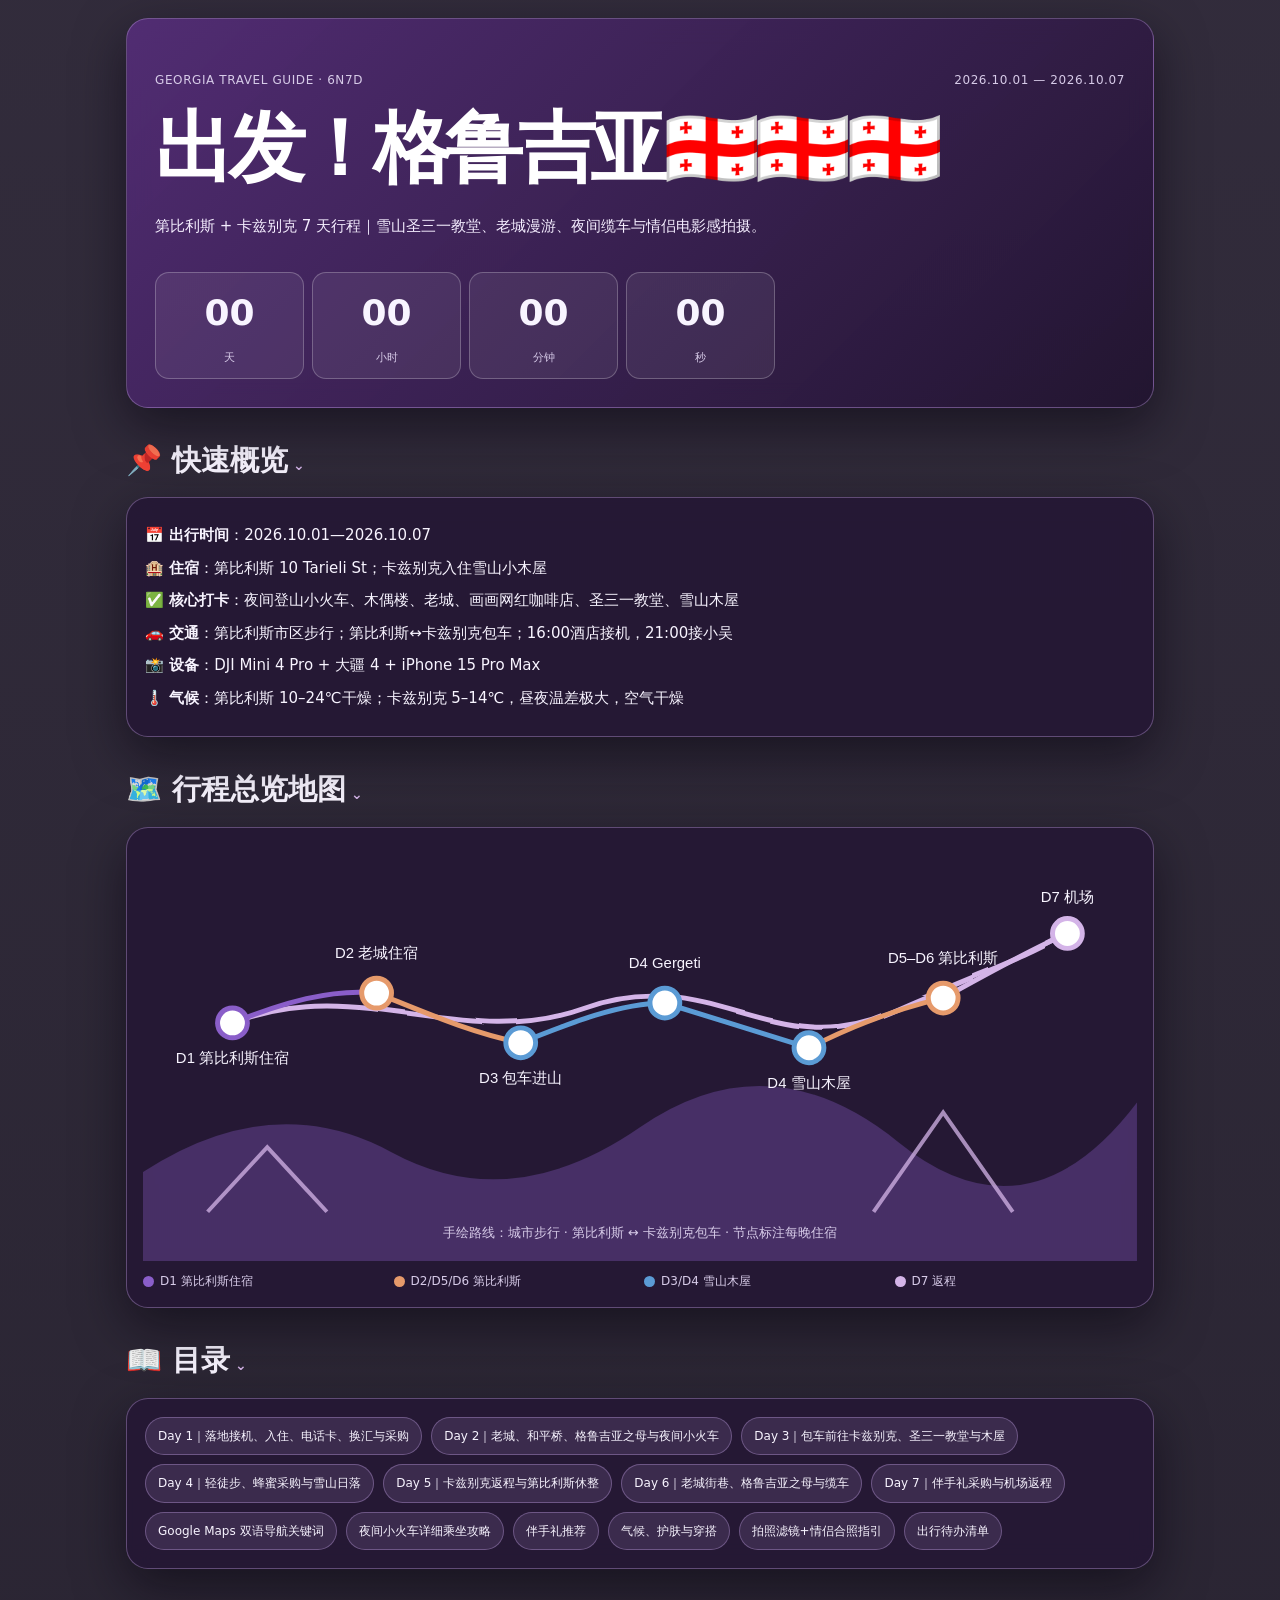
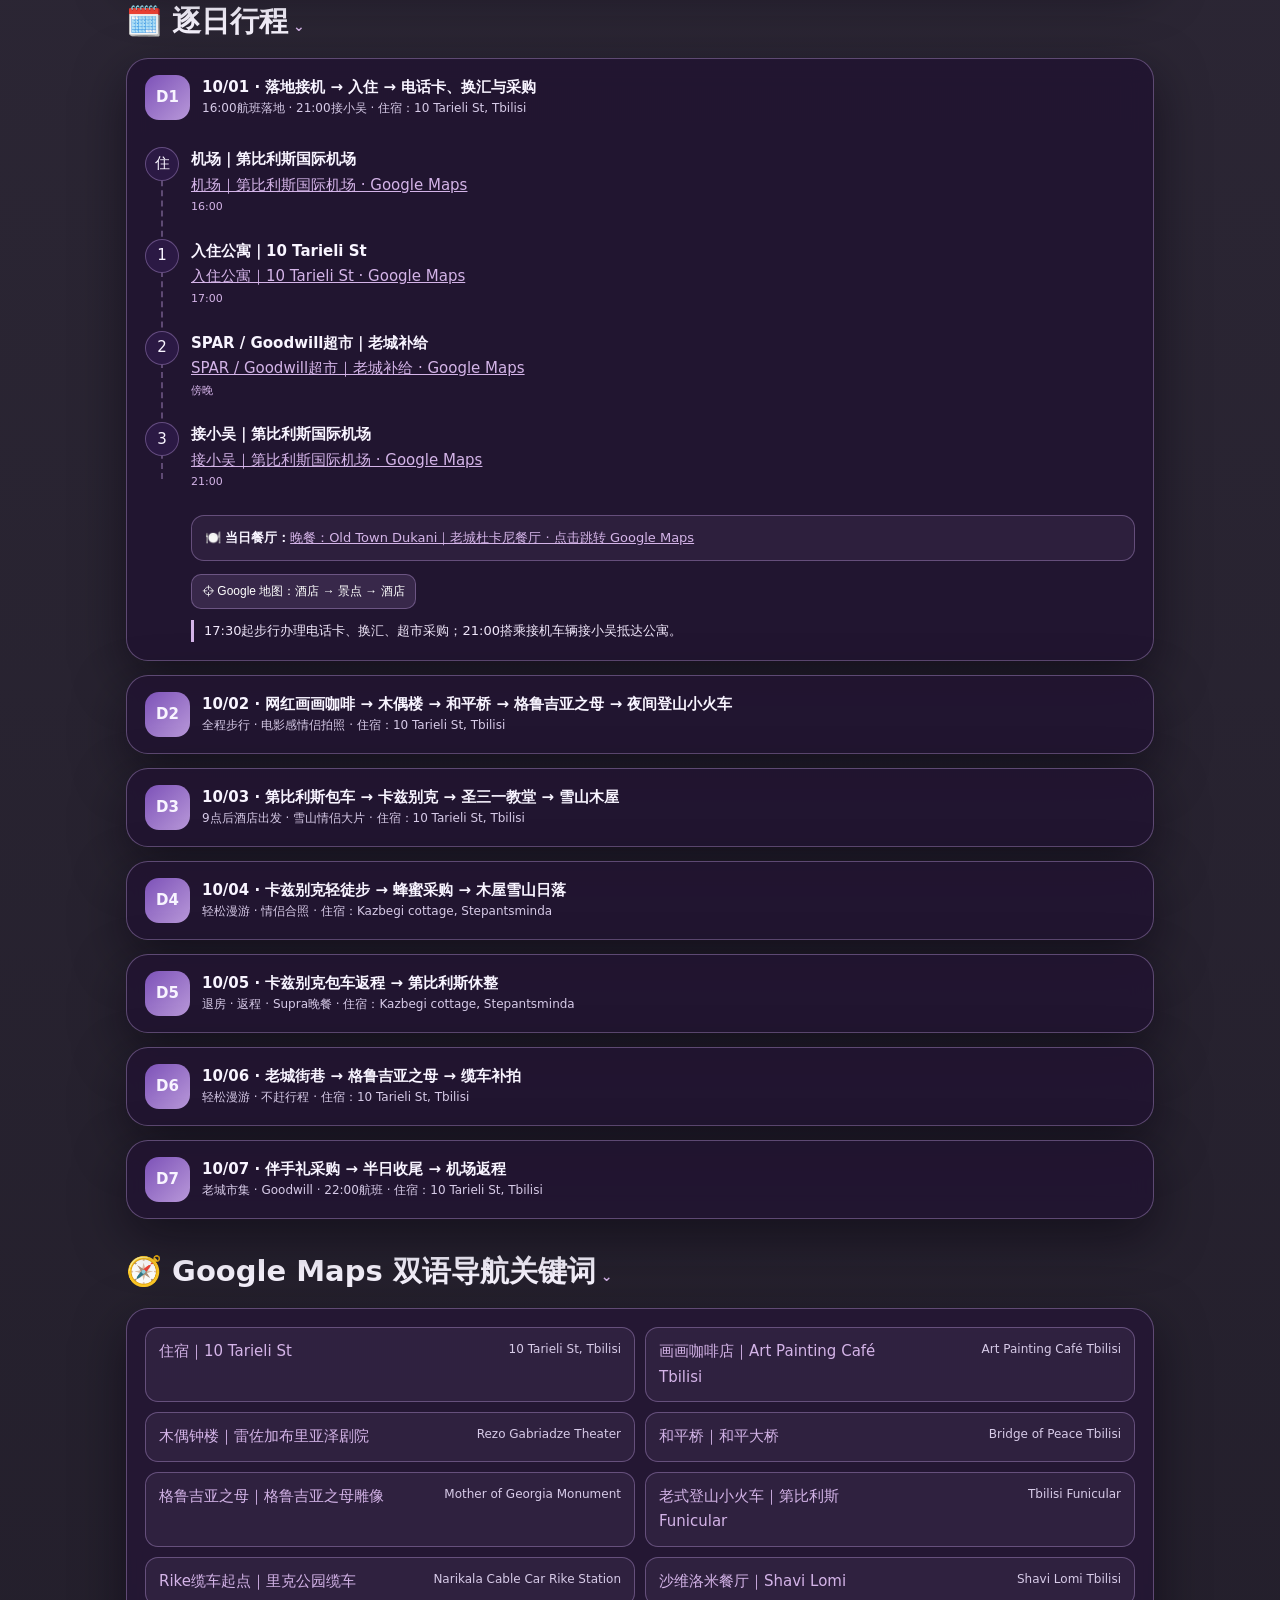
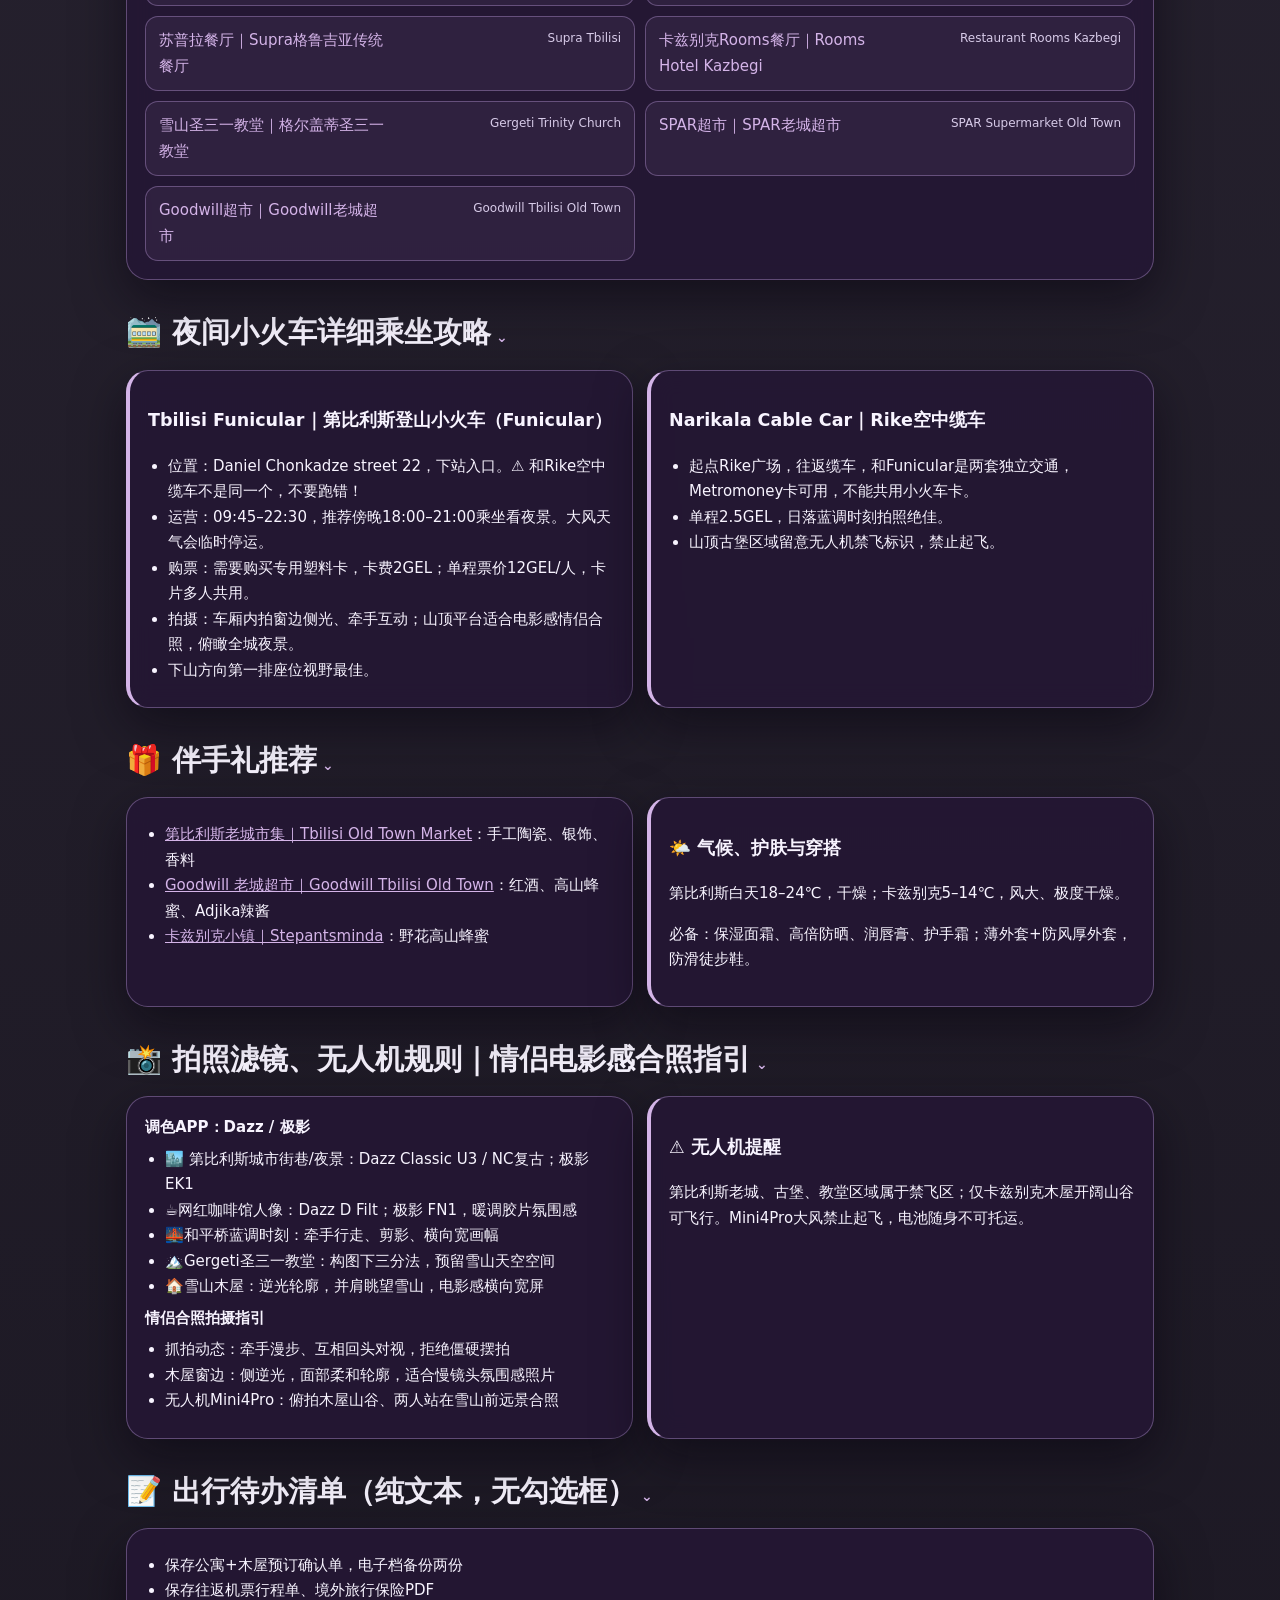
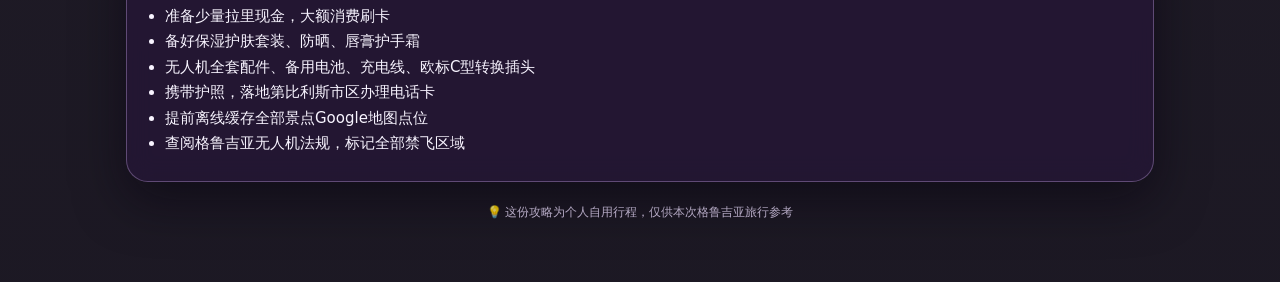
==== index.html @ 2ccd6885 "创建 index.html" ====
<!doctype html>
<html lang="zh-CN">
<head>
<meta charset="UTF-8"><meta name="viewport" content="width=device-width,initial-scale=1"><meta name="theme-color" content="#170f27"><title>出发！格鲁吉亚🇬🇪🇬🇪🇬🇪</title>
<style>
:root{--bg:#120c1d;--card:#241735dc;--line:#b898d966;--ink:#f8f4ff;--muted:#d7cbe8;--lav:#d4b4e8;--purple:#8a5ec9;--shadow:0 18px 50px #08030f88}*{box-sizing:border-box}html{scroll-behavior:smooth}body{margin:0;color:var(--ink);font:15px/1.7 system-ui,-apple-system,"Segoe UI","PingFang SC",sans-serif;background:linear-gradient(#120b1ddd,#0b0713ed),url('https://images.unsplash.com/photo-1605649487212-47bdab064df7?auto=format&fit=crop&w=2200&q=85') center/cover fixed}a{color:inherit}.wrap{max-width:1060px;margin:auto;padding:18px 16px 60px}.hero,.card,.day,.map-box{background:var(--card);border:1px solid var(--line);border-radius:22px;box-shadow:var(--shadow);backdrop-filter:blur(12px)}.hero{min-height:390px;padding:28px;display:flex;flex-direction:column;justify-content:flex-end;background:linear-gradient(135deg,#5a2d82c9,#20122fda),url('https://images.unsplash.com/photo-1605649487212-47bdab064df7?auto=format&fit=crop&w=1800&q=90') center/cover}.top,.section-title,.day-head{display:flex;justify-content:space-between;align-items:center;gap:12px}.eyebrow,.date{font-size:12px;color:var(--muted);letter-spacing:.05em}h1{font-size:clamp(40px,8vw,78px);line-height:1;letter-spacing:-.07em;margin:18px 0 12px;color:#fff}.subtitle{max-width:800px;color:#f5eeff}.count{display:grid;grid-template-columns:repeat(4,1fr);gap:8px;max-width:620px;margin-top:18px}.counter{padding:9px;border:1px solid #ffffff3d;border-radius:14px;background:#ffffff12;text-align:center}.counter b{display:block;font-size:clamp(22px,5vw,36px)}.counter small{color:var(--muted);font-size:11px}.section-title{margin:28px 0 12px;cursor:pointer;user-select:none}.section-title h2{margin:0;font-size:clamp(21px,3vw,29px)}.section-title h2:after{content:'  ⌄';font-size:14px;color:var(--lav)}.section-title.closed h2:after{content:'  ›'}.section-title.closed+*{display:none}.inner{padding:18px}.overview p{margin:7px 0}.pills{display:flex;flex-wrap:wrap;gap:9px}.pill{padding:8px 12px;border:1px solid var(--line);border-radius:999px;background:#b898d926;text-decoration:none;font-size:12px}.pill:hover,.place:hover{background:#d4b4e844;color:#fff}.map-box{padding:16px}.map-box svg{display:block;width:100%;height:auto}.legend{display:grid;grid-template-columns:repeat(4,1fr);gap:8px;margin-top:10px;color:var(--muted);font-size:12px}.legend span{display:flex;align-items:center;gap:6px}.legend i{width:11px;height:11px;border-radius:50%;display:inline-block}.days{display:grid;gap:14px}.day{overflow:hidden;background:#211431e8}.day-head{padding:16px 18px;cursor:pointer}.day-head:hover{background:#b898d914}.day-main{display:flex;align-items:center;gap:12px}.badge{width:45px;height:45px;border-radius:14px;background:linear-gradient(135deg,#7d52b8,#b898d9);display:grid;place-items:center;font-weight:800;flex:none}.title strong{display:block;line-height:1.4}.title small{display:block;color:var(--muted);font-size:12px}.day-body{display:none;padding:0 18px 18px}.day.open .day-body{display:block}.stop{display:grid;grid-template-columns:34px 1fr;gap:12px;padding:11px 0;position:relative}.route{position:relative}.route:before{content:"";position:absolute;left:16px;top:24px;bottom:24px;border-left:2px dashed var(--line)}.dot{width:34px;height:34px;border-radius:50%;display:grid;place-items:center;background:#2b1944;border:1px solid var(--line);z-index:1}.stop h3{font-size:15px;margin:0}.place,.restaurant a{color:var(--lav);text-decoration:underline;cursor:pointer}.slot{display:block;color:var(--lav);font-size:11px}.restaurant{margin:12px 0 0 46px;padding:11px 13px;border:1px solid var(--line);border-radius:13px;background:#b898d914;font-size:13px}.actions{display:flex;flex-wrap:wrap;gap:8px;margin:13px 0 0 46px}.map{padding:8px 10px;border:1px solid var(--line);border-radius:10px;background:#b898d926;color:#fff;cursor:pointer;font-size:12px}.note{margin:11px 0 0 46px;padding-left:10px;border-left:3px solid var(--lav);font-size:13px;color:#f0e7fa}.nav-grid{display:grid;grid-template-columns:repeat(2,1fr);gap:10px}.nav-item{display:grid;grid-template-columns:1fr 1fr;gap:10px;padding:11px 13px;border:1px solid var(--line);border-radius:13px;background:#b898d914}.nav-item a{color:var(--lav);text-decoration:none}.nav-item span{color:var(--muted);font-size:12px;text-align:right}.two{display:grid;grid-template-columns:repeat(2,1fr);gap:14px}.list{padding-left:20px;margin:6px 0}.tip{border-left:4px solid var(--lav)}.footer{text-align:center;color:var(--muted);font-size:12px;margin-top:20px}@media(max-width:720px){.two,.nav-grid{grid-template-columns:1fr}.hero{min-height:340px;padding:22px 18px}.legend{grid-template-columns:repeat(2,1fr)}.section-title{align-items:flex-start}}
</style>
</head>
<body><main class="wrap">
<header class="hero"><div class="top"><span class="eyebrow">GEORGIA TRAVEL GUIDE · 6N7D</span><span class="date">2026.10.01 — 2026.10.07</span></div><h1>出发！格鲁吉亚🇬🇪🇬🇪🇬🇪</h1><p class="subtitle">第比利斯 + 卡兹别克 7 天行程｜雪山圣三一教堂、老城漫游、夜间缆车与情侣电影感拍摄。</p><div class="count"><div class="counter"><b id="dd">--</b><small>天</small></div><div class="counter"><b id="hh">--</b><small>小时</small></div><div class="counter"><b id="mm">--</b><small>分钟</small></div><div class="counter"><b id="ss">--</b><small>秒</small></div></div></header>
<div class="section-title"><h2>📌 快速概览</h2></div><section class="card overview"><div class="inner"><p><b>📅 出行时间</b>：2026.10.01—2026.10.07</p><p><b>🏨 住宿</b>：第比利斯 10 Tarieli St；卡兹别克入住雪山小木屋</p><p><b>✅ 核心打卡</b>：夜间登山小火车、木偶楼、老城、画画网红咖啡店、圣三一教堂、雪山木屋</p><p><b>🚗 交通</b>：第比利斯市区步行；第比利斯↔卡兹别克包车；16:00酒店接机，21:00接小吴</p><p><b>📸 设备</b>：DJI Mini 4 Pro + 大疆 4 + iPhone 15 Pro Max</p><p><b>🌡️ 气候</b>：第比利斯 10–24℃干燥；卡兹别克 5–14℃，昼夜温差极大，空气干燥</p></div></section>
<div class="section-title"><h2>🗺️ 行程总览地图</h2></div><section class="map-box"><svg viewBox="0 0 1000 420" role="img" aria-label="七天行程手绘感路线地图"><defs><filter id="rough"><feTurbulence type="fractalNoise" baseFrequency=".015" numOctaves="2" result="noise"/><feDisplacementMap in="SourceGraphic" in2="noise" scale="3"/></filter></defs><path d="M0 330Q130 245 250 310T500 285T760 300T1000 260V420H0Z" fill="#8a5ec955"/><path d="M90 180C220 130 320 210 445 165S635 220 750 170S875 120 930 90" fill="none" stroke="#d4b4e8" stroke-width="5" stroke-linecap="round" filter="url(#rough)"/><g fill="none" stroke-width="5"><path d="M90 180 C140 160 190 145 235 150" stroke="#8a5ec9"/><path d="M235 150 C285 170 330 190 380 200" stroke="#e69a6b"/><path d="M380 200 C430 180 480 160 525 160 L670 205" stroke="#5b9bd5"/><path d="M670 205 C720 180 760 165 805 155" stroke="#e69a6b"/><path d="M805 155 C850 130 895 105 930 90" stroke="#d4b4e8"/></g><g fill="#fff" stroke-width="5"><circle cx="90" cy="180" r="15" stroke="#8a5ec9"/><circle cx="235" cy="150" r="15" stroke="#e69a6b"/><circle cx="380" cy="200" r="15" stroke="#5b9bd5"/><circle cx="525" cy="160" r="15" stroke="#5b9bd5"/><circle cx="670" cy="205" r="15" stroke="#5b9bd5"/><circle cx="805" cy="155" r="15" stroke="#e69a6b"/><circle cx="930" cy="90" r="15" stroke="#d4b4e8"/></g><g fill="#f8f4ff" text-anchor="middle" font-family="sans-serif" font-size="15"><text x="90" y="220">D1 第比利斯住宿</text><text x="235" y="115">D2 老城住宿</text><text x="380" y="240">D3 包车进山</text><text x="525" y="125">D4 Gergeti</text><text x="670" y="245">D4 雪山木屋</text><text x="805" y="120">D5–D6 第比利斯</text><text x="930" y="58">D7 机场</text></g><path d="M65 370L125 305L185 370M735 370L805 270L875 370" fill="none" stroke="#d4b4e8" stroke-width="4" opacity=".75"/><text x="500" y="395" fill="#d7cbe8" text-anchor="middle" font-size="13">手绘路线：城市步行 · 第比利斯 ↔ 卡兹别克包车 · 节点标注每晚住宿</text></svg><div class="legend"><span><i style="background:#8a5ec9"></i>D1 第比利斯住宿</span><span><i style="background:#e69a6b"></i>D2/D5/D6 第比利斯</span><span><i style="background:#5b9bd5"></i>D3/D4 雪山木屋</span><span><i style="background:#d4b4e8"></i>D7 返程</span></div></section>
<div class="section-title"><h2>📖 目录</h2></div><section class="card"><div class="inner"><div class="pills"><a class="pill" href="#day1">Day 1｜落地接机、入住、电话卡、换汇与采购</a><a class="pill" href="#day2">Day 2｜老城、和平桥、格鲁吉亚之母与夜间小火车</a><a class="pill" href="#day3">Day 3｜包车前往卡兹别克、圣三一教堂与木屋</a><a class="pill" href="#day4">Day 4｜轻徒步、蜂蜜采购与雪山日落</a><a class="pill" href="#day5">Day 5｜卡兹别克返程与第比利斯休整</a><a class="pill" href="#day6">Day 6｜老城街巷、格鲁吉亚之母与缆车</a><a class="pill" href="#day7">Day 7｜伴手礼采购与机场返程</a><a class="pill" href="#map-keyword">Google Maps 双语导航关键词</a><a class="pill" href="#special">夜间小火车详细乘坐攻略</a><a class="pill" href="#gift">伴手礼推荐</a><a class="pill" href="#weather">气候、护肤与穿搭</a><a class="pill" href="#photo">拍照滤镜+情侣合照指引</a><a class="pill" href="#checklist">出行待办清单</a></div></div></section>
<div class="section-title"><h2>🗓️ 逐日行程</h2></div><section class="days" id="days"></section>
<div class="section-title" id="map-keyword"><h2>🧭 Google Maps 双语导航关键词</h2></div><section class="card"><div class="inner"><div class="nav-grid" id="navGrid"></div></div></section>
<div class="section-title" id="special"><h2>🚞 夜间小火车详细乘坐攻略</h2></div><section class="two"><article class="card tip"><div class="inner"><h3>Tbilisi Funicular｜第比利斯登山小火车（Funicular）</h3><ul class="list">
<li>位置：Daniel Chonkadze street 22，下站入口。⚠️ 和Rike空中缆车不是同一个，不要跑错！</li>
<li>运营：09:45–22:30，推荐傍晚18:00–21:00乘坐看夜景。大风天气会临时停运。</li>
<li>购票：需要购买专用塑料卡，卡费2GEL；单程票价12GEL/人，卡片多人共用。</li>
<li>拍摄：车厢内拍窗边侧光、牵手互动；山顶平台适合电影感情侣合照，俯瞰全城夜景。</li>
<li>下山方向第一排座位视野最佳。</li>
</ul></div></article><article class="card tip"><div class="inner"><h3>Narikala Cable Car｜Rike空中缆车</h3><ul class="list">
<li>起点Rike广场，往返缆车，和Funicular是两套独立交通，Metromoney卡可用，不能共用小火车卡。</li>
<li>单程2.5GEL，日落蓝调时刻拍照绝佳。</li>
<li>山顶古堡区域留意无人机禁飞标识，禁止起飞。</li>
</ul></div></article></section>
<div class="section-title" id="gift"><h2>🎁 伴手礼推荐</h2></div><section class="two"><article class="card"><div class="inner"><ul class="list">
<li><a class="place" href="https://www.google.com/maps/search/?api=1&query=Tbilisi%20Old%20Town%20Market" target="_blank">第比利斯老城市集｜Tbilisi Old Town Market</a>：手工陶瓷、银饰、香料</li>
<li><a class="place" href="https://www.google.com/maps/search/?api=1&query=Goodwill%20Tbilisi%20Old%20Town" target="_blank">Goodwill 老城超市｜Goodwill Tbilisi Old Town</a>：红酒、高山蜂蜜、Adjika辣酱</li>
<li><a class="place" href="https://www.google.com/maps/search/?api=query=Stepantsminda%20Georgia" target="_blank">卡兹别克小镇｜Stepantsminda</a>：野花高山蜂蜜</li>
</ul></div></article><article class="card tip" id="weather"><div class="inner"><h3>🌤️ 气候、护肤与穿搭</h3>
<p>第比利斯白天18–24℃，干燥；卡兹别克5–14℃，风大、极度干燥。</p>
<p>必备：保湿面霜、高倍防晒、润唇膏、护手霜；薄外套+防风厚外套，防滑徒步鞋。</p></div></article></section>
<div class="section-title" id="photo"><h2>📸 拍照滤镜、无人机规则｜情侣电影感合照指引</h2></div><section class="two"><article class="card"><div class="inner"><strong>调色APP：Dazz / 极影</strong>
<ul class="list">
<li>🏙️ 第比利斯城市街巷/夜景：Dazz Classic U3 / NC复古；极影 EK1</li>
<li>☕网红咖啡馆人像：Dazz D Filt；极影 FN1，暖调胶片氛围感</li>
<li>🌉和平桥蓝调时刻：牵手行走、剪影、横向宽画幅</li>
<li>🏔️Gergeti圣三一教堂：构图下三分法，预留雪山天空空间</li>
<li>🏠雪山木屋：逆光轮廓，并肩眺望雪山，电影感横向宽屏</li>
</ul>
<strong>情侣合照拍摄指引</strong>
<ul class="list">
<li>抓拍动态：牵手漫步、互相回头对视，拒绝僵硬摆拍</li>
<li>木屋窗边：侧逆光，面部柔和轮廓，适合慢镜头氛围感照片</li>
<li>无人机Mini4Pro：俯拍木屋山谷、两人站在雪山前远景合照</li>
</ul>
</article><article class="card tip"><div class="inner"><h3>⚠️ 无人机提醒</h3>
<p>第比利斯老城、古堡、教堂区域属于禁飞区；仅卡兹别克木屋开阔山谷可飞行。Mini4Pro大风禁止起飞，电池随身不可托运。</p></div></article></section>
<div class="section-title" id="checklist"><h2>📝 出行待办清单（纯文本，无勾选框）</h2></div><section class="card">
<div class="inner">
<ul class="list">
<li>保存公寓+木屋预订确认单，电子档备份两份</li>
<li>保存往返机票行程单、境外旅行保险PDF</li>
<li>准备少量拉里现金，大额消费刷卡</li>
<li>备好保湿护肤套装、防晒、唇膏护手霜</li>
<li>无人机全套配件、备用电池、充电线、欧标C型转换插头</li>
<li>携带护照，落地第比利斯市区办理电话卡</li>
<li>提前离线缓存全部景点Google地图点位</li>
<li>查阅格鲁吉亚无人机法规，标记全部禁飞区域</li>
</ul>
</div></section>
<div class="footer">💡 这份攻略为个人自用行程，仅供本次格鲁吉亚旅行参考</div></main>
<script>
const tb='10 Tarieli St, Tbilisi',kaz='Kazbegi cottage, Stepantsminda';
// 双语导航关键词
const nav=[
['住宿｜10 Tarieli St','10 Tarieli St, Tbilisi'],
['画画咖啡店｜Art Painting Café Tbilisi','Art Painting Café Tbilisi'],
['木偶钟楼｜雷佐加布里亚泽剧院','Rezo Gabriadze Theater'],
['和平桥｜和平大桥','Bridge of Peace Tbilisi'],
['格鲁吉亚之母｜格鲁吉亚之母雕像','Mother of Georgia Monument'],
['老式登山小火车｜第比利斯Funicular','Tbilisi Funicular'],
['Rike缆车起点｜里克公园缆车','Narikala Cable Car Rike Station'],
['沙维洛米餐厅｜Shavi Lomi','Shavi Lomi Tbilisi'],
['苏普拉餐厅｜Supra格鲁吉亚传统餐厅','Supra Tbilisi'],
['卡兹别克Rooms餐厅｜Rooms Hotel Kazbegi','Restaurant Rooms Kazbegi'],
['雪山圣三一教堂｜格尔盖蒂圣三一教堂','Gergeti Trinity Church'],
['SPAR超市｜SPAR老城超市','SPAR Supermarket Old Town'],
['Goodwill超市｜Goodwill老城超市','Goodwill Tbilisi Old Town']
];
const maps=q=>`https://www.google.com/maps/search/?api=1&query=${encodeURIComponent(q)}`;
document.getElementById('navGrid').innerHTML=nav.map(([cn,en])=>`<div class="nav-item"><a href="${maps(en)}" target="_blank" rel="noopener">${cn}</a><span>${en}</span></div>`).join('');

const data=[
{d:'D1',date:'10/01',title:'落地接机 → 入住 → 电话卡、换汇与采购',sub:'16:00航班落地 · 21:00接小吴',hotel:tb,note:'17:30起步行办理电话卡、换汇、超市采购；21:00搭乘接机车辆接小吴抵达公寓。',food:['晚餐：Old Town Dukani｜老城杜卡尼餐厅','Old Town Dukani Tbilisi'],
stops:[
['机场｜第比利斯国际机场','Tbilisi International Airport','16:00'],
['入住公寓｜10 Tarieli St',tb,'17:00'],
['SPAR / Goodwill超市｜老城补给','Goodwill Tbilisi Old Town','傍晚'],
['接小吴｜第比利斯国际机场','Tbilisi International Airport','21:00']
]},
{d:'D2',date:'10/02',title:'网红画画咖啡 → 木偶楼 → 和平桥 → 格鲁吉亚之母 → 夜间登山小火车',sub:'全程步行 · 电影感情侣拍照',hotel:tb,note:'老城坡道较多；晚餐后前往Tbilisi Funicular登山小火车，18:00–21:00为最佳夜景时段。',food:['晚餐：Shavi Lomi｜沙维洛米创意格鲁吉亚菜','Shavi Lomi Tbilisi'],
stops:[
['画画咖啡店｜Art Painting Café','Art Painting Café Tbilisi','上午'],
['木偶楼｜雷佐加布里亚泽剧院','Rezo Gabriadze Theater','中午'],
['和平桥｜和平大桥','Bridge of Peace Tbilisi','下午'],
['格鲁吉亚之母｜格鲁吉亚之母雕像','Mother of Georgia Monument','下午'],
['登山小火车｜Tbilisi Funicular','Tbilisi Funicular','傍晚']
]},
{d:'D3',date:'10/03',title:'第比利斯包车 → 卡兹别克 → 圣三一教堂 → 雪山木屋',sub:'9点后酒店出发 · 雪山情侣大片',hotel:tb,note:'上午9点酒店门口出发包车进山；中午抵达Stepantsminda小镇；下午圣三一教堂打卡航拍；傍晚入住小木屋。',food:['午餐：Restaurant Rooms Kazbegi｜卡兹别克鲁姆斯餐厅','Restaurant Rooms Kazbegi'],
stops:[
['酒店出发｜10 Tarieli St',tb,'09:00'],
['卡兹别克小镇｜斯特潘茨明达','Stepantsminda, Georgia','中午'],
['Rooms餐厅｜Rooms Hotel Kazbegi','Restaurant Rooms Kazbegi','午餐'],
['圣三一教堂｜格尔盖蒂圣三一教堂','Gergeti Trinity Church','下午'],
['雪山木屋｜卡兹别克小木屋',kaz,'傍晚']
]},
{d:'D4',date:'10/04',title:'卡兹别克轻徒步 → 蜂蜜采购 → 木屋雪山日落',sub:'轻松漫游 · 情侣合照',hotel:kaz,note:'晴天再安排徒步+无人机航拍；起雾大风就在木屋休整。',food:['晚餐：卡兹别克本地家常菜小馆','Stepantsminda, Georgia'],
stops:[
['木屋早餐｜卡兹别克小木屋',kaz,'上午'],
['轻徒步｜卡兹别克山谷','Kazbegi Valley, Georgia','上午'],
['蜂蜜采购｜斯特潘茨明达小镇','Stepantsminda, Georgia','下午'],
['木屋日落｜卡兹别克小木屋',kaz,'傍晚']
]},
{d:'D5',date:'10/05',title:'卡兹别克包车返程 → 第比利斯休整',sub:'退房 · 返程 · Supra晚餐',hotel:kaz,note:'上午木屋退房拍照，包车中午返回第比利斯；下午公寓休整休息。',food:['晚餐：Supra｜苏普拉传统格鲁吉亚餐厅','Supra Tbilisi'],
stops:[
['木屋退房｜卡兹别克小木屋',kaz,'上午'],
['返回公寓｜10 Tarieli St',tb,'中午'],
['老城散步｜老第比利斯','Old Tbilisi, Tbilisi','下午'],
['Supra餐厅｜Supra Tbilisi','Supra Tbilisi','晚餐']
]},
{d:'D6',date:'10/06',title:'老城街巷 → 格鲁吉亚之母 → 缆车补拍',sub:'轻松漫游 · 不赶行程',hotel:tb,note:'上午硫磺浴街区、彩色小巷闲逛；下午二刷格鲁吉亚之母雕像+Rike缆车。',food:['午餐：Café Littera｜文学咖啡馆','Café Littera Tbilisi'],
stops:[
['硫磺浴街区｜Abanotubani','Abanotubani, Tbilisi','上午'],
['彩色街巷｜老第比利斯','Old Tbilisi, Tbilisi','上午'],
['文学咖啡馆｜Café Littera','Café Littera Tbilisi','午餐'],
['格鲁吉亚之母｜格鲁吉亚之母雕像','Mother of Georgia Monument','下午'],
['Rike空中缆车｜Narikala Cable Car','Narikala Cable Car Rike Station','下午']
]},
{d:'D7',date:'10/07',title:'伴手礼采购 → 半日收尾 → 机场返程',sub:'老城市集 · Goodwill · 22:00航班',hotel:tb,note:'上午老城市集挑选伴手礼；下午Goodwill采购，整理行李；国际航班建议提前3小时抵达机场。',food:['餐饮：就近简餐','Tbilisi Old Town Market'],
stops:[
['老城市集｜第比利斯老城市集','Tbilisi Old Town Market','上午'],
['Goodwill超市｜Goodwill老城超市','Goodwill Tbilisi Old Town','下午'],
['整理行李｜10 Tarieli St',tb,'下午'],
['机场｜第比利斯国际机场','Tbilisi International Airport','22:00']
]}
];
const root=document.getElementById('days');
root.innerHTML=data.map((day,i)=>`<article class="day ${i===0?'open':''}" id="day${i+1}">
<div class="day-head">
<div class="day-main"><span class="badge">${day.d}</span><div class="title"><strong>${day.date} · ${day.title}</strong><small>${day.sub} · 住宿：${day.hotel}</small></div></div>
</div>
<div class="day-body">
<div class="route">
${day.stops.map((s,n)=>`<div class="stop">
<div class="dot">${n===0?'住':n}</div>
<div>
<h3>${s[0]}</h3>
<a class="place" href="${maps(s[1])}" target="_blank" rel="noopener">${s[0]} · Google Maps</a>
<span class="slot">${s[2]}</span>
</div>
</div>`).join('')}
</div>
<div class="restaurant">🍽️ <b>当日餐厅：</b><a href="${maps(day.food[1])}" target="_blank" rel="noopener">${day.food[0]} · 点击跳转 Google Maps</a></div>
<div class="actions">
<button class="map" data-route="${[day.hotel,...day.stops.map(s=>s[1]),day.hotel].join(' to ')}">⌖ Google 地图：酒店 → 景点 → 酒店</button>
</div>
<p class="note">${day.note}</p>
</div>
</article>`).join('');

// 折叠交互
document.querySelectorAll('.day-head').forEach(h=>h.addEventListener('click',()=>h.parentElement.classList.toggle('open')));
document.querySelectorAll('[data-route]').forEach(b=>b.addEventListener('click',()=>window.open(maps(b.dataset.route),'_blank','noopener')));
document.querySelectorAll('.section-title').forEach(h=>h.addEventListener('click',()=>h.classList.toggle('closed')));

// 倒计时：锁定第比利斯时区 UTC+4
const target=new Date('2026-10-01T16:00:00+04:00').getTime();
function tick(){
  let n=Math.max(0,target-Date.now());
  const day = Math.floor(n / 86400000);
  const hour = Math.floor((n % 86400000) / 3600000);
  const min = Math.floor((n % 3600000) / 60000);
  const sec = Math.floor((n % 60000) / 1000);
  document.getElementById('dd').textContent=String(day).padStart(2,'0');
  document.getElementById('hh').textContent=String(hour).padStart(2,'0');
  document.getElementById('mm').textContent=String(min).padStart(2,'0');
  document.getElementById('ss').textContent=String(sec).padStart(2,'0');
}
tick();
setInterval(tick,1000);
</script>
</body></html>
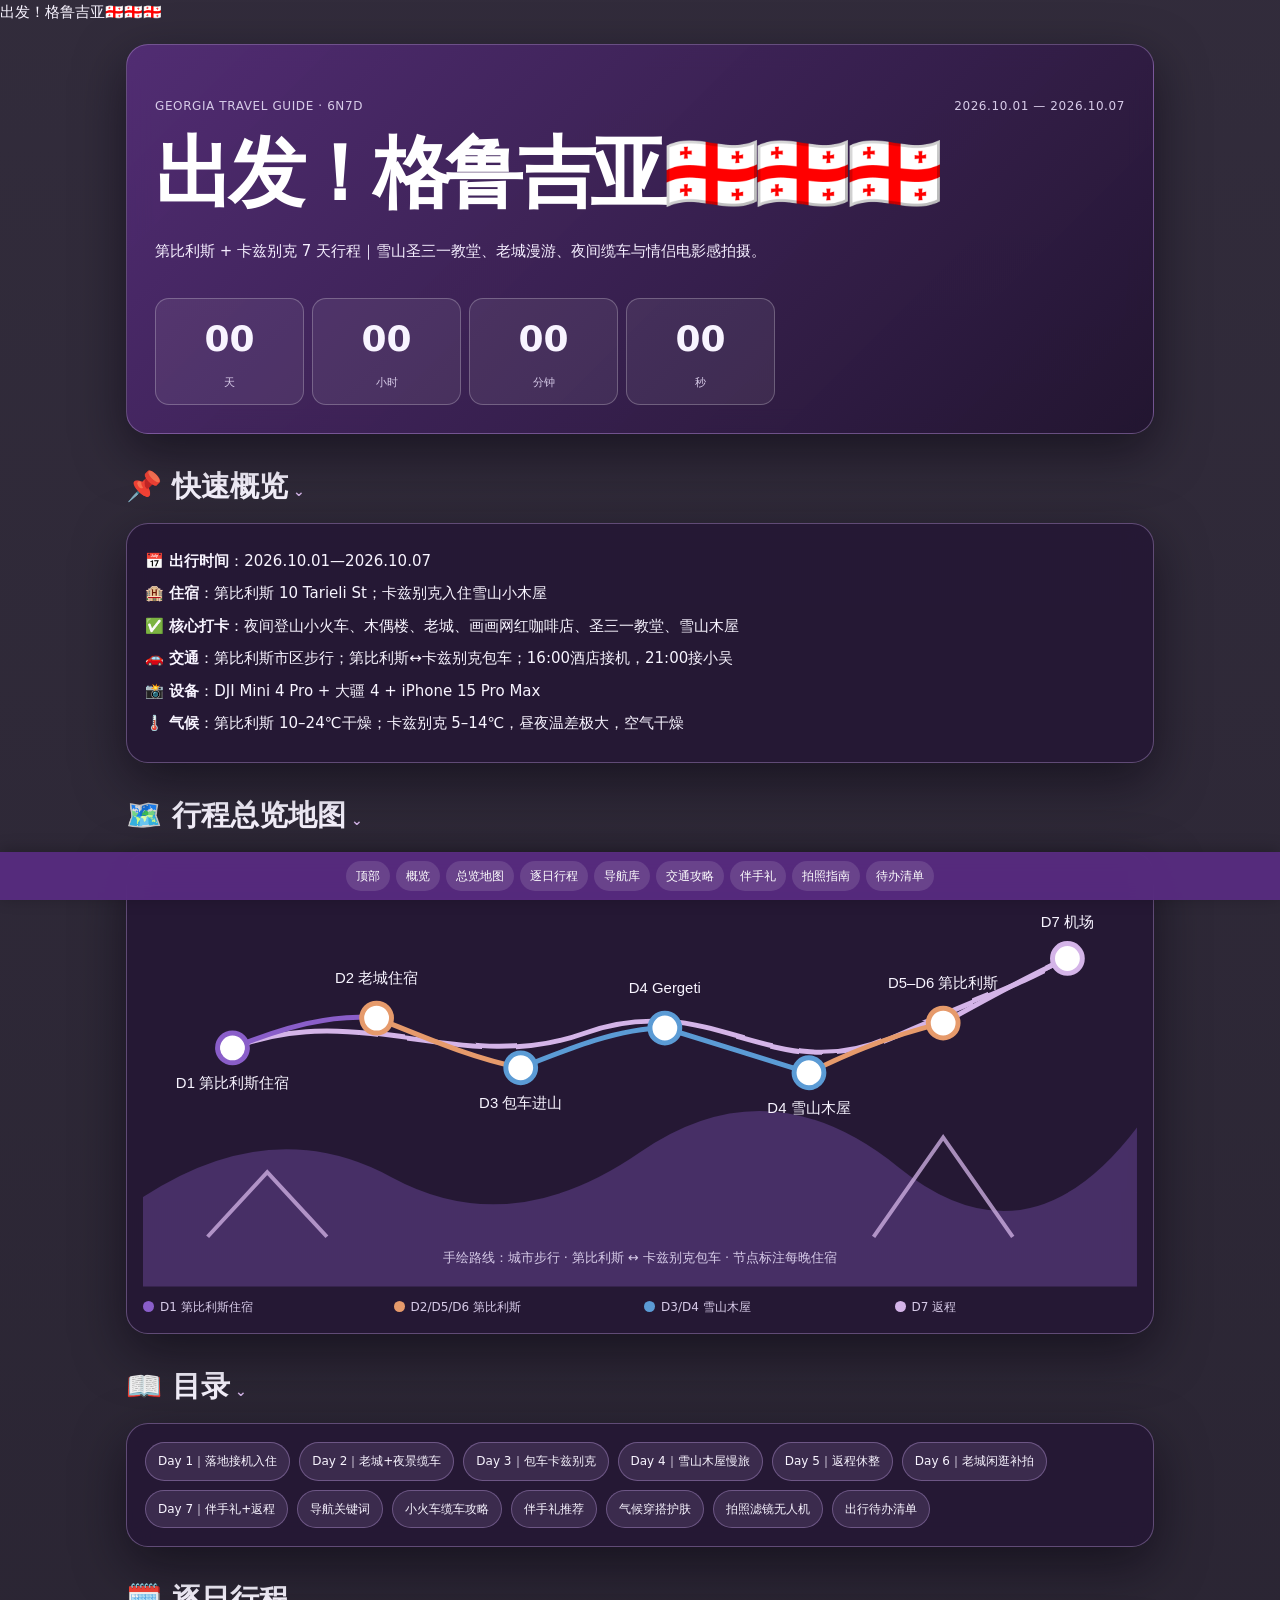
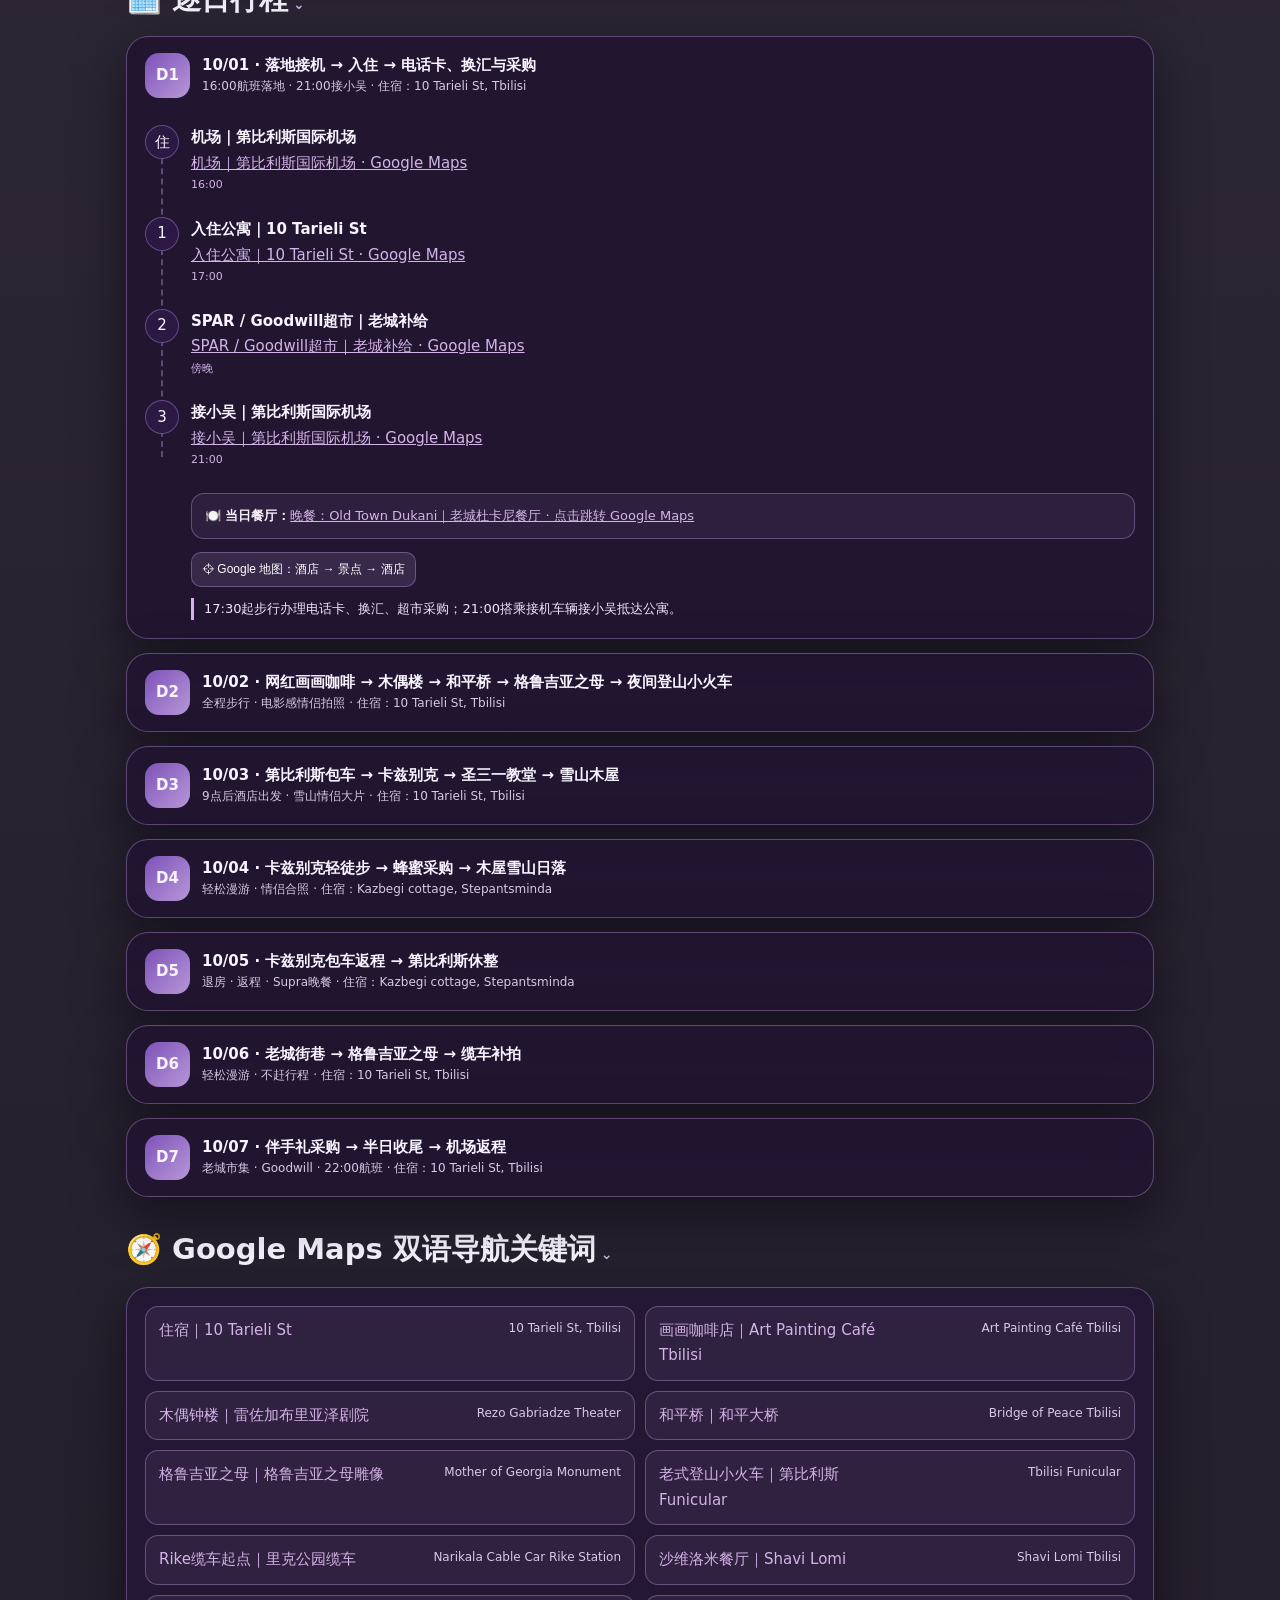
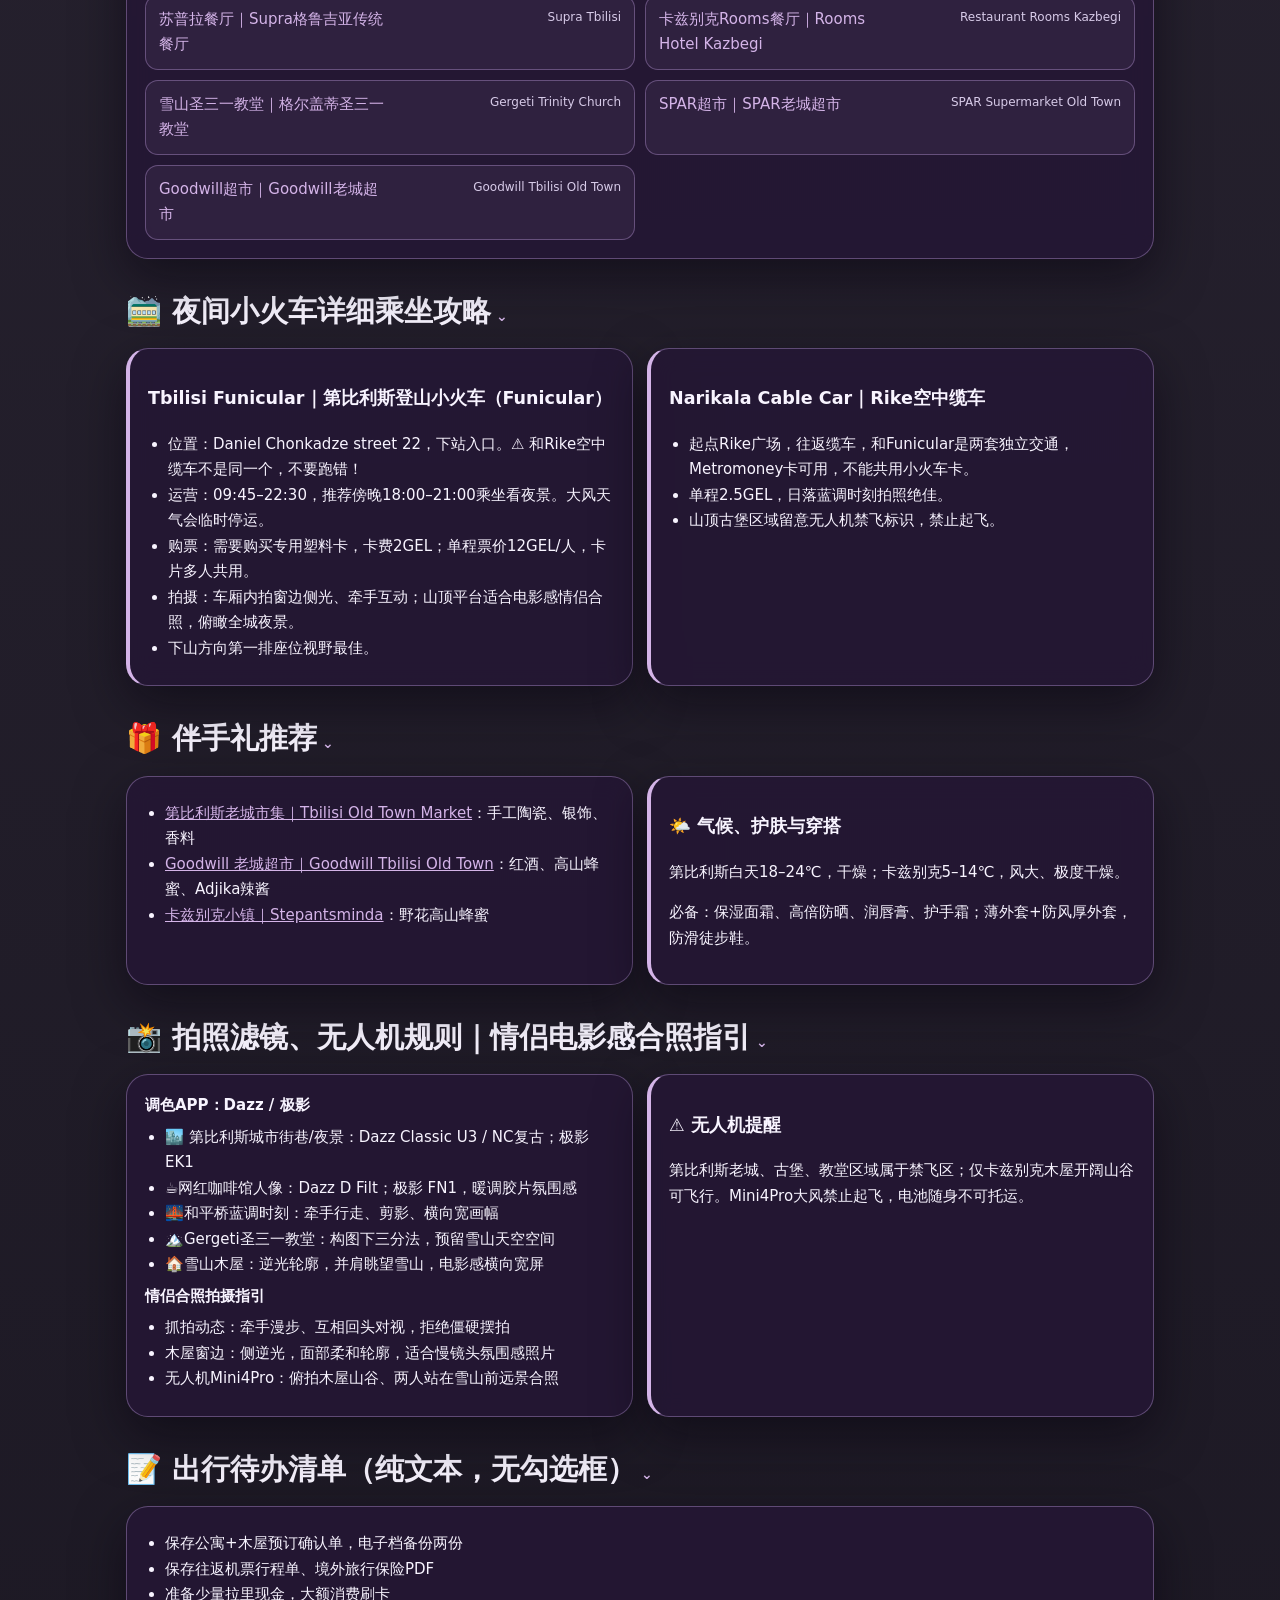
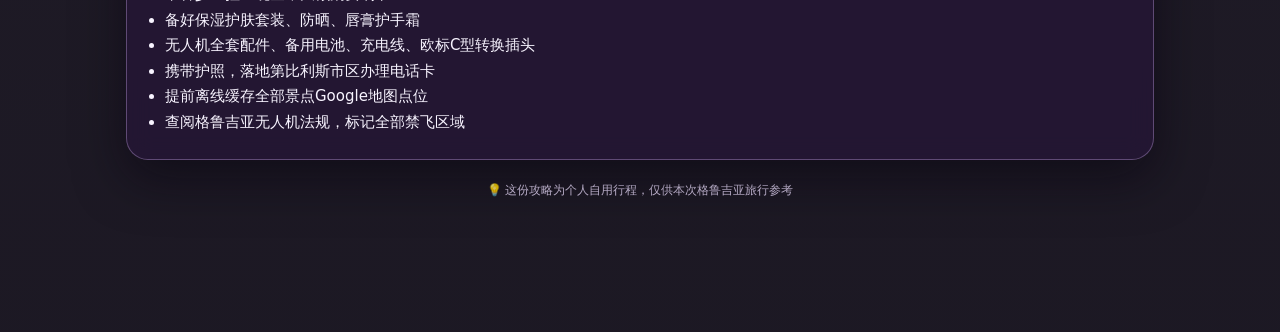
==== commit b247906a: "创建 index.html" ====
--- a/index.html
+++ b/index.html
@@ -1,37 +1,210 @@
 <!doctype html>
 <html lang="zh-CN">
 <head>
-<meta charset="UTF-8"><meta name="viewport" content="width=device-width,initial-scale=1"><meta name="theme-color" content="#170f27"><title>出发！格鲁吉亚🇬🇪🇬🇪🇬🇪</title>
+<meta charset="UTF-8"><meta name="viewport" content="width=device-width,initial-scale=1"><meta name="theme-color" content="#170f27">出发！格鲁吉亚🇬🇪🇬🇪🇬🇪
 <style>
-:root{--bg:#120c1d;--card:#241735dc;--line:#b898d966;--ink:#f8f4ff;--muted:#d7cbe8;--lav:#d4b4e8;--purple:#8a5ec9;--shadow:0 18px 50px #08030f88}*{box-sizing:border-box}html{scroll-behavior:smooth}body{margin:0;color:var(--ink);font:15px/1.7 system-ui,-apple-system,"Segoe UI","PingFang SC",sans-serif;background:linear-gradient(#120b1ddd,#0b0713ed),url('https://images.unsplash.com/photo-1605649487212-47bdab064df7?auto=format&fit=crop&w=2200&q=85') center/cover fixed}a{color:inherit}.wrap{max-width:1060px;margin:auto;padding:18px 16px 60px}.hero,.card,.day,.map-box{background:var(--card);border:1px solid var(--line);border-radius:22px;box-shadow:var(--shadow);backdrop-filter:blur(12px)}.hero{min-height:390px;padding:28px;display:flex;flex-direction:column;justify-content:flex-end;background:linear-gradient(135deg,#5a2d82c9,#20122fda),url('https://images.unsplash.com/photo-1605649487212-47bdab064df7?auto=format&fit=crop&w=1800&q=90') center/cover}.top,.section-title,.day-head{display:flex;justify-content:space-between;align-items:center;gap:12px}.eyebrow,.date{font-size:12px;color:var(--muted);letter-spacing:.05em}h1{font-size:clamp(40px,8vw,78px);line-height:1;letter-spacing:-.07em;margin:18px 0 12px;color:#fff}.subtitle{max-width:800px;color:#f5eeff}.count{display:grid;grid-template-columns:repeat(4,1fr);gap:8px;max-width:620px;margin-top:18px}.counter{padding:9px;border:1px solid #ffffff3d;border-radius:14px;background:#ffffff12;text-align:center}.counter b{display:block;font-size:clamp(22px,5vw,36px)}.counter small{color:var(--muted);font-size:11px}.section-title{margin:28px 0 12px;cursor:pointer;user-select:none}.section-title h2{margin:0;font-size:clamp(21px,3vw,29px)}.section-title h2:after{content:'  ⌄';font-size:14px;color:var(--lav)}.section-title.closed h2:after{content:'  ›'}.section-title.closed+*{display:none}.inner{padding:18px}.overview p{margin:7px 0}.pills{display:flex;flex-wrap:wrap;gap:9px}.pill{padding:8px 12px;border:1px solid var(--line);border-radius:999px;background:#b898d926;text-decoration:none;font-size:12px}.pill:hover,.place:hover{background:#d4b4e844;color:#fff}.map-box{padding:16px}.map-box svg{display:block;width:100%;height:auto}.legend{display:grid;grid-template-columns:repeat(4,1fr);gap:8px;margin-top:10px;color:var(--muted);font-size:12px}.legend span{display:flex;align-items:center;gap:6px}.legend i{width:11px;height:11px;border-radius:50%;display:inline-block}.days{display:grid;gap:14px}.day{overflow:hidden;background:#211431e8}.day-head{padding:16px 18px;cursor:pointer}.day-head:hover{background:#b898d914}.day-main{display:flex;align-items:center;gap:12px}.badge{width:45px;height:45px;border-radius:14px;background:linear-gradient(135deg,#7d52b8,#b898d9);display:grid;place-items:center;font-weight:800;flex:none}.title strong{display:block;line-height:1.4}.title small{display:block;color:var(--muted);font-size:12px}.day-body{display:none;padding:0 18px 18px}.day.open .day-body{display:block}.stop{display:grid;grid-template-columns:34px 1fr;gap:12px;padding:11px 0;position:relative}.route{position:relative}.route:before{content:"";position:absolute;left:16px;top:24px;bottom:24px;border-left:2px dashed var(--line)}.dot{width:34px;height:34px;border-radius:50%;display:grid;place-items:center;background:#2b1944;border:1px solid var(--line);z-index:1}.stop h3{font-size:15px;margin:0}.place,.restaurant a{color:var(--lav);text-decoration:underline;cursor:pointer}.slot{display:block;color:var(--lav);font-size:11px}.restaurant{margin:12px 0 0 46px;padding:11px 13px;border:1px solid var(--line);border-radius:13px;background:#b898d914;font-size:13px}.actions{display:flex;flex-wrap:wrap;gap:8px;margin:13px 0 0 46px}.map{padding:8px 10px;border:1px solid var(--line);border-radius:10px;background:#b898d926;color:#fff;cursor:pointer;font-size:12px}.note{margin:11px 0 0 46px;padding-left:10px;border-left:3px solid var(--lav);font-size:13px;color:#f0e7fa}.nav-grid{display:grid;grid-template-columns:repeat(2,1fr);gap:10px}.nav-item{display:grid;grid-template-columns:1fr 1fr;gap:10px;padding:11px 13px;border:1px solid var(--line);border-radius:13px;background:#b898d914}.nav-item a{color:var(--lav);text-decoration:none}.nav-item span{color:var(--muted);font-size:12px;text-align:right}.two{display:grid;grid-template-columns:repeat(2,1fr);gap:14px}.list{padding-left:20px;margin:6px 0}.tip{border-left:4px solid var(--lav)}.footer{text-align:center;color:var(--muted);font-size:12px;margin-top:20px}@media(max-width:720px){.two,.nav-grid{grid-template-columns:1fr}.hero{min-height:340px;padding:22px 18px}.legend{grid-template-columns:repeat(2,1fr)}.section-title{align-items:flex-start}}
+:root{--bg:#120c1d;--card:#241735dc;--line:#b898d966;--ink:#f8f4ff;--muted:#d7cbe8;--lav:#d4b4e8;--purple:#8a5ec9;--shadow:0 18px 50px #08030f88}
+*{box-sizing:border-box}
+html{scroll-behavior:smooth}
+body{margin:0;color:var(--ink);font:15px/1.7 system-ui,-apple-system,"Segoe UI","PingFang SC",sans-serif;background:linear-gradient(#120b1ddd,#0b0713ed),url('https://images.unsplash.com/photo-1605649487212-47bdab064df7?auto=format&fit=crop&w=2200&q=85') center/cover fixed;padding-bottom:72px !important;}
+a{color:inherit}
+.wrap{max-width:1060px;margin:auto;padding:18px 16px 60px}
+.hero,.card,.day,.map-box{background:var(--card);border:1px solid var(--line);border-radius:22px;box-shadow:var(--shadow);backdrop-filter:blur(12px)}
+.hero{min-height:390px;padding:28px;display:flex;flex-direction:column;justify-content:flex-end;background:linear-gradient(135deg,#5a2d82c9,#20122fda),url('https://images.unsplash.com/photo-1605649487212-47bdab064df7?auto=format&fit=crop&w=1800&q=90') center/cover}
+.top,.section-title,.day-head{display:flex;justify-content:space-between;align-items:center;gap:12px}
+.eyebrow,.date{font-size:12px;color:var(--muted);letter-spacing:.05em}
+h1{font-size:clamp(40px,8vw,78px);line-height:1;letter-spacing:-.07em;margin:18px 0 12px;color:#fff}
+.subtitle{max-width:800px;color:#f5eeff}
+.count{display:grid;grid-template-columns:repeat(4,1fr);gap:8px;max-width:620px;margin-top:18px}
+.counter{padding:9px;border:1px solid #ffffff3d;border-radius:14px;background:#ffffff12;text-align:center}
+.counter b{display:block;font-size:clamp(22px,5vw,36px)}
+.counter small{color:var(--muted);font-size:11px}
+.section-title{margin:28px 0 12px;cursor:pointer;user-select:none}
+.section-title h2{margin:0;font-size:clamp(21px,3vw,29px)}
+.section-title h2:after{content:'  ⌄';font-size:14px;color:var(--lav)}
+.section-title.closed h2:after{content:'  ›'}
+.section-title.closed+*{display:none}
+.inner{padding:18px}
+.overview p{margin:7px 0}
+.pills{display:flex;flex-wrap:wrap;gap:9px}
+.pill{padding:8px 12px;border:1px solid var(--line);border-radius:999px;background:#b898d926;text-decoration:none;font-size:12px}
+.pill:hover,.place:hover{background:#d4b4e844;color:#fff}
+.map-box{padding:16px}
+.map-box svg{display:block;width:100%;height:auto}
+.legend{display:grid;grid-template-columns:repeat(4,1fr);gap:8px;margin-top:10px;color:var(--muted);font-size:12px}
+.legend span{display:flex;align-items:center;gap:6px}
+.legend i{width:11px;height:11px;border-radius:50%;display:inline-block}
+.days{display:grid;gap:14px}
+.day{overflow:hidden;background:#211431e8}
+.day-head{padding:16px 18px;cursor:pointer}
+.day-head:hover{background:#b898d914}
+.day-main{display:flex;align-items:center;gap:12px}
+.badge{width:45px;height:45px;border-radius:14px;background:linear-gradient(135deg,#7d52b8,#b898d9);display:grid;place-items:center;font-weight:800;flex:none}
+.title strong{display:block;line-height:1.4}
+.title small{display:block;color:var(--muted);font-size:12px}
+.day-body{display:none;padding:0 18px 18px}
+.day.open .day-body{display:block}
+.stop{display:grid;grid-template-columns:34px 1fr;gap:12px;padding:11px 0;position:relative}
+.route{position:relative}
+.route:before{content:"";position:absolute;left:16px;top:24px;bottom:24px;border-left:2px dashed var(--line)}
+.dot{width:34px;height:34px;border-radius:50%;display:grid;place-items:center;background:#2b1944;border:1px solid var(--line);z-index:1}
+.stop h3{font-size:15px;margin:0}
+.place,.restaurant a{color:var(--lav);text-decoration:underline;cursor:pointer}
+.slot{display:block;color:var(--lav);font-size:11px}
+.restaurant{margin:12px 0 0 46px;padding:11px 13px;border:1px solid var(--line);border-radius:13px;background:#b898d914;font-size:13px}
+.actions{display:flex;flex-wrap:wrap;gap:8px;margin:13px 0 0 46px}
+.map{padding:8px 10px;border:1px solid var(--line);border-radius:10px;background:#b898d926;color:#fff;cursor:pointer;font-size:12px}
+.note{margin:11px 0 0 46px;padding-left:10px;border-left:3px solid var(--lav);font-size:13px;color:#f0e7fa}
+.nav-grid{display:grid;grid-template-columns:repeat(2,1fr);gap:10px}
+.nav-item{display:grid;grid-template-columns:1fr 1fr;gap:10px;padding:11px 13px;border:1px solid var(--line);border-radius:13px;background:#b898d914}
+.nav-item a{color:var(--lav);text-decoration:none}
+.nav-item span{color:var(--muted);font-size:12px;text-align:right}
+.two{display:grid;grid-template-columns:repeat(2,1fr);gap:14px}
+.list{padding-left:20px;margin:6px 0}
+.tip{border-left:4px solid var(--lav)}
+.footer{text-align:center;color:var(--muted);font-size:12px;margin-top:20px}
+
+/* 底部固定悬浮导航 最终版 */
+.bottom-nav{position:fixed;left:0;bottom:0;width:100%;z-index:9999;background:rgba(89,44,131,0.92);backdrop-filter:blur(14px);padding:9px 12px;box-shadow:0 -2px 16px #00000040}
+.bottom-nav ul{display:flex;flex-wrap:wrap;justify-content:center;gap:6px;margin:0;padding:0;list-style:none}
+.bottom-nav a{display:block;color:#fff;font-size:12px;padding:5px 10px;border-radius:99px;background:rgba(255,255,255,0.12);text-decoration:none;transition:.2s}
+.bottom-nav a:hover{background:rgba(255,255,255,0.3)}
+
+@media(max-width:720px){
+.two,.nav-grid{grid-template-columns:1fr}
+.hero{min-height:340px;padding:22px 18px}
+.legend{grid-template-columns:repeat(2,1fr)}
+.section-title{align-items:flex-start}
+.bottom-nav a{font-size:11px;padding:4px 8px}
+}
 </style>
 </head>
-<body><main class="wrap">
-<header class="hero"><div class="top"><span class="eyebrow">GEORGIA TRAVEL GUIDE · 6N7D</span><span class="date">2026.10.01 — 2026.10.07</span></div><h1>出发！格鲁吉亚🇬🇪🇬🇪🇬🇪</h1><p class="subtitle">第比利斯 + 卡兹别克 7 天行程｜雪山圣三一教堂、老城漫游、夜间缆车与情侣电影感拍摄。</p><div class="count"><div class="counter"><b id="dd">--</b><small>天</small></div><div class="counter"><b id="hh">--</b><small>小时</small></div><div class="counter"><b id="mm">--</b><small>分钟</small></div><div class="counter"><b id="ss">--</b><small>秒</small></div></div></header>
-<div class="section-title"><h2>📌 快速概览</h2></div><section class="card overview"><div class="inner"><p><b>📅 出行时间</b>：2026.10.01—2026.10.07</p><p><b>🏨 住宿</b>：第比利斯 10 Tarieli St；卡兹别克入住雪山小木屋</p><p><b>✅ 核心打卡</b>：夜间登山小火车、木偶楼、老城、画画网红咖啡店、圣三一教堂、雪山木屋</p><p><b>🚗 交通</b>：第比利斯市区步行；第比利斯↔卡兹别克包车；16:00酒店接机，21:00接小吴</p><p><b>📸 设备</b>：DJI Mini 4 Pro + 大疆 4 + iPhone 15 Pro Max</p><p><b>🌡️ 气候</b>：第比利斯 10–24℃干燥；卡兹别克 5–14℃，昼夜温差极大，空气干燥</p></div></section>
-<div class="section-title"><h2>🗺️ 行程总览地图</h2></div><section class="map-box"><svg viewBox="0 0 1000 420" role="img" aria-label="七天行程手绘感路线地图"><defs><filter id="rough"><feTurbulence type="fractalNoise" baseFrequency=".015" numOctaves="2" result="noise"/><feDisplacementMap in="SourceGraphic" in2="noise" scale="3"/></filter></defs><path d="M0 330Q130 245 250 310T500 285T760 300T1000 260V420H0Z" fill="#8a5ec955"/><path d="M90 180C220 130 320 210 445 165S635 220 750 170S875 120 930 90" fill="none" stroke="#d4b4e8" stroke-width="5" stroke-linecap="round" filter="url(#rough)"/><g fill="none" stroke-width="5"><path d="M90 180 C140 160 190 145 235 150" stroke="#8a5ec9"/><path d="M235 150 C285 170 330 190 380 200" stroke="#e69a6b"/><path d="M380 200 C430 180 480 160 525 160 L670 205" stroke="#5b9bd5"/><path d="M670 205 C720 180 760 165 805 155" stroke="#e69a6b"/><path d="M805 155 C850 130 895 105 930 90" stroke="#d4b4e8"/></g><g fill="#fff" stroke-width="5"><circle cx="90" cy="180" r="15" stroke="#8a5ec9"/><circle cx="235" cy="150" r="15" stroke="#e69a6b"/><circle cx="380" cy="200" r="15" stroke="#5b9bd5"/><circle cx="525" cy="160" r="15" stroke="#5b9bd5"/><circle cx="670" cy="205" r="15" stroke="#5b9bd5"/><circle cx="805" cy="155" r="15" stroke="#e69a6b"/><circle cx="930" cy="90" r="15" stroke="#d4b4e8"/></g><g fill="#f8f4ff" text-anchor="middle" font-family="sans-serif" font-size="15"><text x="90" y="220">D1 第比利斯住宿</text><text x="235" y="115">D2 老城住宿</text><text x="380" y="240">D3 包车进山</text><text x="525" y="125">D4 Gergeti</text><text x="670" y="245">D4 雪山木屋</text><text x="805" y="120">D5–D6 第比利斯</text><text x="930" y="58">D7 机场</text></g><path d="M65 370L125 305L185 370M735 370L805 270L875 370" fill="none" stroke="#d4b4e8" stroke-width="4" opacity=".75"/><text x="500" y="395" fill="#d7cbe8" text-anchor="middle" font-size="13">手绘路线：城市步行 · 第比利斯 ↔ 卡兹别克包车 · 节点标注每晚住宿</text></svg><div class="legend"><span><i style="background:#8a5ec9"></i>D1 第比利斯住宿</span><span><i style="background:#e69a6b"></i>D2/D5/D6 第比利斯</span><span><i style="background:#5b9bd5"></i>D3/D4 雪山木屋</span><span><i style="background:#d4b4e8"></i>D7 返程</span></div></section>
-<div class="section-title"><h2>📖 目录</h2></div><section class="card"><div class="inner"><div class="pills"><a class="pill" href="#day1">Day 1｜落地接机、入住、电话卡、换汇与采购</a><a class="pill" href="#day2">Day 2｜老城、和平桥、格鲁吉亚之母与夜间小火车</a><a class="pill" href="#day3">Day 3｜包车前往卡兹别克、圣三一教堂与木屋</a><a class="pill" href="#day4">Day 4｜轻徒步、蜂蜜采购与雪山日落</a><a class="pill" href="#day5">Day 5｜卡兹别克返程与第比利斯休整</a><a class="pill" href="#day6">Day 6｜老城街巷、格鲁吉亚之母与缆车</a><a class="pill" href="#day7">Day 7｜伴手礼采购与机场返程</a><a class="pill" href="#map-keyword">Google Maps 双语导航关键词</a><a class="pill" href="#special">夜间小火车详细乘坐攻略</a><a class="pill" href="#gift">伴手礼推荐</a><a class="pill" href="#weather">气候、护肤与穿搭</a><a class="pill" href="#photo">拍照滤镜+情侣合照指引</a><a class="pill" href="#checklist">出行待办清单</a></div></div></section>
-<div class="section-title"><h2>🗓️ 逐日行程</h2></div><section class="days" id="days"></section>
-<div class="section-title" id="map-keyword"><h2>🧭 Google Maps 双语导航关键词</h2></div><section class="card"><div class="inner"><div class="nav-grid" id="navGrid"></div></div></section>
-<div class="section-title" id="special"><h2>🚞 夜间小火车详细乘坐攻略</h2></div><section class="two"><article class="card tip"><div class="inner"><h3>Tbilisi Funicular｜第比利斯登山小火车（Funicular）</h3><ul class="list">
+<body>
+<main class="wrap">
+<header class="hero" id="top">
+<div class="top"><span class="eyebrow">GEORGIA TRAVEL GUIDE · 6N7D</span><span class="date">2026.10.01 — 2026.10.07</span></div>
+<h1>出发！格鲁吉亚🇬🇪🇬🇪🇬🇪</h1>
+<p class="subtitle">第比利斯 + 卡兹别克 7 天行程｜雪山圣三一教堂、老城漫游、夜间缆车与情侣电影感拍摄。</p>
+<div class="count">
+<div class="counter"><b id="dd">--</b><small>天</small></div>
+<div class="counter"><b id="hh">--</b><small>小时</small></div>
+<div class="counter"><b id="mm">--</b><small>分钟</small></div>
+<div class="counter"><b id="ss">--</b><small>秒</small></div>
+</div>
+</header>
+
+<div class="section-title" id="overview"><h2>📌 快速概览</h2></div>
+<section class="card overview">
+<div class="inner">
+<p><b>📅 出行时间</b>：2026.10.01—2026.10.07</p>
+<p><b>🏨 住宿</b>：第比利斯 10 Tarieli St；卡兹别克入住雪山小木屋</p>
+<p><b>✅ 核心打卡</b>：夜间登山小火车、木偶楼、老城、画画网红咖啡店、圣三一教堂、雪山木屋</p>
+<p><b>🚗 交通</b>：第比利斯市区步行；第比利斯↔卡兹别克包车；16:00酒店接机，21:00接小吴</p>
+<p><b>📸 设备</b>：DJI Mini 4 Pro + 大疆 4 + iPhone 15 Pro Max</p>
+<p><b>🌡️ 气候</b>：第比利斯 10–24℃干燥；卡兹别克 5–14℃，昼夜温差极大，空气干燥</p>
+</div>
+</section>
+
+<div class="section-title" id="map"><h2>🗺️ 行程总览地图</h2></div>
+<section class="map-box">
+<svg viewBox="0 0 1000 420" role="img" aria-label="七天行程手绘感路线地图">
+<defs><filter id="rough"><feTurbulence type="fractalNoise" baseFrequency=".015" numOctaves="2" result="noise"/><feDisplacementMap in="SourceGraphic" in2="noise" scale="3"/></filter></defs>
+<path d="M0 330Q130 245 250 310T500 285T760 300T1000 260V420H0Z" fill="#8a5ec955"/>
+<path d="M90 180C220 130 320 210 445 165S635 220 750 170S875 120 930 90" fill="none" stroke="#d4b4e8" stroke-width="5" stroke-linecap="round" filter="url(#rough)"/>
+<g fill="none" stroke-width="5">
+<path d="M90 180 C140 160 190 145 235 150" stroke="#8a5ec9"/>
+<path d="M235 150 C285 170 330 190 380 200" stroke="#e69a6b"/>
+<path d="M380 200 C430 180 480 160 525 160 L670 205" stroke="#5b9bd5"/>
+<path d="M670 205 C720 180 760 165 805 155" stroke="#e69a6b"/>
+<path d="M805 155 C850 130 895 105 930 90" stroke="#d4b4e8"/>
+</g>
+<g fill="#fff" stroke-width="5">
+<circle cx="90" cy="180" r="15" stroke="#8a5ec9"/>
+<circle cx="235" cy="150" r="15" stroke="#e69a6b"/>
+<circle cx="380" cy="200" r="15" stroke="#5b9bd5"/>
+<circle cx="525" cy="160" r="15" stroke="#5b9bd5"/>
+<circle cx="670" cy="205" r="15" stroke="#5b9bd5"/>
+<circle cx="805" cy="155" r="15" stroke="#e69a6b"/>
+<circle cx="930" cy="90" r="15" stroke="#d4b4e8"/>
+</g>
+<g fill="#f8f4ff" text-anchor="middle" font-family="sans-serif" font-size="15">
+<text x="90" y="220">D1 第比利斯住宿</text>
+<text x="235" y="115">D2 老城住宿</text>
+<text x="380" y="240">D3 包车进山</text>
+<text x="525" y="125">D4 Gergeti</text>
+<text x="670" y="245">D4 雪山木屋</text>
+<text x="805" y="120">D5–D6 第比利斯</text>
+<text x="930" y="58">D7 机场</text>
+</g>
+<path d="M65 370L125 305L185 370M735 370L805 270L875 370" fill="none" stroke="#d4b4e8" stroke-width="4" opacity=".75"/>
+<text x="500" y="395" fill="#d7cbe8" text-anchor="middle" font-size="13">手绘路线：城市步行 · 第比利斯 ↔ 卡兹别克包车 · 节点标注每晚住宿</text>
+</svg>
+<div class="legend">
+<span><i style="background:#8a5ec9"></i>D1 第比利斯住宿</span>
+<span><i style="background:#e69a6b"></i>D2/D5/D6 第比利斯</span>
+<span><i style="background:#5b9bd5"></i>D3/D4 雪山木屋</span>
+<span><i style="background:#d4b4e8"></i>D7 返程</span>
+</div>
+</section>
+
+<div class="section-title" id="catalog"><h2>📖 目录</h2></div>
+<section class="card">
+<div class="inner">
+<div class="pills">
+<a class="pill" href="#day1">Day 1｜落地接机入住</a>
+<a class="pill" href="#day2">Day 2｜老城+夜景缆车</a>
+<a class="pill" href="#day3">Day 3｜包车卡兹别克</a>
+<a class="pill" href="#day4">Day 4｜雪山木屋慢旅</a>
+<a class="pill" href="#day5">Day 5｜返程休整</a>
+<a class="pill" href="#day6">Day 6｜老城闲逛补拍</a>
+<a class="pill" href="#day7">Day 7｜伴手礼+返程</a>
+<a class="pill" href="#map-keyword">导航关键词</a>
+<a class="pill" href="#special">小火车缆车攻略</a>
+<a class="pill" href="#gift">伴手礼推荐</a>
+<a class="pill" href="#weather">气候穿搭护肤</a>
+<a class="pill" href="#photo">拍照滤镜无人机</a>
+<a class="pill" href="#checklist">出行待办清单</a>
+</div>
+</div>
+</section>
+
+<div class="section-title" id="daily"><h2>🗓️ 逐日行程</h2></div>
+<section class="days" id="days"></section>
+
+<div class="section-title" id="map-keyword"><h2>🧭 Google Maps 双语导航关键词</h2></div>
+<section class="card"><div class="inner"><div class="nav-grid" id="navGrid"></div></div></section>
+
+<div class="section-title" id="special"><h2>🚞 夜间小火车详细乘坐攻略</h2></div>
+<section class="two">
+<article class="card tip"><div class="inner"><h3>Tbilisi Funicular｜第比利斯登山小火车（Funicular）</h3><ul class="list">
 <li>位置：Daniel Chonkadze street 22，下站入口。⚠️ 和Rike空中缆车不是同一个，不要跑错！</li>
 <li>运营：09:45–22:30，推荐傍晚18:00–21:00乘坐看夜景。大风天气会临时停运。</li>
 <li>购票：需要购买专用塑料卡，卡费2GEL；单程票价12GEL/人，卡片多人共用。</li>
 <li>拍摄：车厢内拍窗边侧光、牵手互动；山顶平台适合电影感情侣合照，俯瞰全城夜景。</li>
 <li>下山方向第一排座位视野最佳。</li>
-</ul></div></article><article class="card tip"><div class="inner"><h3>Narikala Cable Car｜Rike空中缆车</h3><ul class="list">
+</ul></div></article>
+<article class="card tip"><div class="inner"><h3>Narikala Cable Car｜Rike空中缆车</h3><ul class="list">
 <li>起点Rike广场，往返缆车，和Funicular是两套独立交通，Metromoney卡可用，不能共用小火车卡。</li>
 <li>单程2.5GEL，日落蓝调时刻拍照绝佳。</li>
 <li>山顶古堡区域留意无人机禁飞标识，禁止起飞。</li>
-</ul></div></article></section>
-<div class="section-title" id="gift"><h2>🎁 伴手礼推荐</h2></div><section class="two"><article class="card"><div class="inner"><ul class="list">
+</ul></div></article>
+</section>
+
+<div class="section-title" id="gift"><h2>🎁 伴手礼推荐</h2></div>
+<section class="two">
+<article class="card"><div class="inner"><ul class="list">
 <li><a class="place" href="https://www.google.com/maps/search/?api=1&query=Tbilisi%20Old%20Town%20Market" target="_blank">第比利斯老城市集｜Tbilisi Old Town Market</a>：手工陶瓷、银饰、香料</li>
 <li><a class="place" href="https://www.google.com/maps/search/?api=1&query=Goodwill%20Tbilisi%20Old%20Town" target="_blank">Goodwill 老城超市｜Goodwill Tbilisi Old Town</a>：红酒、高山蜂蜜、Adjika辣酱</li>
 <li><a class="place" href="https://www.google.com/maps/search/?api=query=Stepantsminda%20Georgia" target="_blank">卡兹别克小镇｜Stepantsminda</a>：野花高山蜂蜜</li>
-</ul></div></article><article class="card tip" id="weather"><div class="inner"><h3>🌤️ 气候、护肤与穿搭</h3>
+</ul></div></article>
+<article class="card tip" id="weather"><div class="inner"><h3>🌤️ 气候、护肤与穿搭</h3>
 <p>第比利斯白天18–24℃，干燥；卡兹别克5–14℃，风大、极度干燥。</p>
-<p>必备：保湿面霜、高倍防晒、润唇膏、护手霜；薄外套+防风厚外套，防滑徒步鞋。</p></div></article></section>
-<div class="section-title" id="photo"><h2>📸 拍照滤镜、无人机规则｜情侣电影感合照指引</h2></div><section class="two"><article class="card"><div class="inner"><strong>调色APP：Dazz / 极影</strong>
+<p>必备：保湿面霜、高倍防晒、润唇膏、护手霜；薄外套+防风厚外套，防滑徒步鞋。</p></div></article>
+</section>
+
+<div class="section-title" id="photo"><h2>📸 拍照滤镜、无人机规则｜情侣电影感合照指引</h2></div>
+<section class="two">
+<article class="card"><div class="inner"><strong>调色APP：Dazz / 极影</strong>
 <ul class="list">
 <li>🏙️ 第比利斯城市街巷/夜景：Dazz Classic U3 / NC复古；极影 EK1</li>
 <li>☕网红咖啡馆人像：Dazz D Filt；极影 FN1，暖调胶片氛围感</li>
@@ -45,9 +218,13 @@
 <li>木屋窗边：侧逆光，面部柔和轮廓，适合慢镜头氛围感照片</li>
 <li>无人机Mini4Pro：俯拍木屋山谷、两人站在雪山前远景合照</li>
 </ul>
-</article><article class="card tip"><div class="inner"><h3>⚠️ 无人机提醒</h3>
-<p>第比利斯老城、古堡、教堂区域属于禁飞区；仅卡兹别克木屋开阔山谷可飞行。Mini4Pro大风禁止起飞，电池随身不可托运。</p></div></article></section>
-<div class="section-title" id="checklist"><h2>📝 出行待办清单（纯文本，无勾选框）</h2></div><section class="card">
+</article>
+<article class="card tip"><div class="inner"><h3>⚠️ 无人机提醒</h3>
+<p>第比利斯老城、古堡、教堂区域属于禁飞区；仅卡兹别克木屋开阔山谷可飞行。Mini4Pro大风禁止起飞，电池随身不可托运。</p></div></article>
+</section>
+
+<div class="section-title" id="checklist"><h2>📝 出行待办清单（纯文本，无勾选框）</h2></div>
+<section class="card">
 <div class="inner">
 <ul class="list">
 <li>保存公寓+木屋预订确认单，电子档备份两份</li>
@@ -59,11 +236,29 @@
 <li>提前离线缓存全部景点Google地图点位</li>
 <li>查阅格鲁吉亚无人机法规，标记全部禁飞区域</li>
 </ul>
-</div></section>
-<div class="footer">💡 这份攻略为个人自用行程，仅供本次格鲁吉亚旅行参考</div></main>
+</div>
+</section>
+
+<div class="footer">💡 这份攻略为个人自用行程，仅供本次格鲁吉亚旅行参考</div>
+</main>
+
+<!-- 底部全局固定导航栏（已完美适配所有锚点） -->
+<div class="bottom-nav">
+<ul>
+<li><a href="#top">顶部</a></li>
+<li><a href="#overview">概览</a></li>
+<li><a href="#map">总览地图</a></li>
+<li><a href="#daily">逐日行程</a></li>
+<li><a href="#map-keyword">导航库</a></li>
+<li><a href="#special">交通攻略</a></li>
+<li><a href="#gift">伴手礼</a></li>
+<li><a href="#photo">拍照指南</a></li>
+<li><a href="#checklist">待办清单</a></li>
+</ul>
+</div>
+
 <script>
 const tb='10 Tarieli St, Tbilisi',kaz='Kazbegi cottage, Stepantsminda';
-// 双语导航关键词
 const nav=[
 ['住宿｜10 Tarieli St','10 Tarieli St, Tbilisi'],
 ['画画咖啡店｜Art Painting Café Tbilisi','Art Painting Café Tbilisi'],
@@ -83,14 +278,14 @@
 document.getElementById('navGrid').innerHTML=nav.map(([cn,en])=>`<div class="nav-item"><a href="${maps(en)}" target="_blank" rel="noopener">${cn}</a><span>${en}</span></div>`).join('');
 
 const data=[
-{d:'D1',date:'10/01',title:'落地接机 → 入住 → 电话卡、换汇与采购',sub:'16:00航班落地 · 21:00接小吴',hotel:tb,note:'17:30起步行办理电话卡、换汇、超市采购；21:00搭乘接机车辆接小吴抵达公寓。',food:['晚餐：Old Town Dukani｜老城杜卡尼餐厅','Old Town Dukani Tbilisi'],
+{d:'D1',date:'10/01',title:'落地接机 → 入住 → 电话卡、换汇与采购',sub:'16:00航班落地 · 21:00接小吴',hotel:tb,note:'17:30起步行办理电话卡、换汇、超市采购；21:00搭乘接机车辆接小吴抵达公寓。',food:['晚餐：Old Town Dukani｜老城杜卡尼餐厅','Old Town Dukani Tbilisi'],id:'day1',
 stops:[
 ['机场｜第比利斯国际机场','Tbilisi International Airport','16:00'],
 ['入住公寓｜10 Tarieli St',tb,'17:00'],
 ['SPAR / Goodwill超市｜老城补给','Goodwill Tbilisi Old Town','傍晚'],
 ['接小吴｜第比利斯国际机场','Tbilisi International Airport','21:00']
 ]},
-{d:'D2',date:'10/02',title:'网红画画咖啡 → 木偶楼 → 和平桥 → 格鲁吉亚之母 → 夜间登山小火车',sub:'全程步行 · 电影感情侣拍照',hotel:tb,note:'老城坡道较多；晚餐后前往Tbilisi Funicular登山小火车，18:00–21:00为最佳夜景时段。',food:['晚餐：Shavi Lomi｜沙维洛米创意格鲁吉亚菜','Shavi Lomi Tbilisi'],
+{d:'D2',date:'10/02',title:'网红画画咖啡 → 木偶楼 → 和平桥 → 格鲁吉亚之母 → 夜间登山小火车',sub:'全程步行 · 电影感情侣拍照',hotel:tb,note:'老城坡道较多；晚餐后前往Tbilisi Funicular登山小火车，18:00–21:00为最佳夜景时段。',food:['晚餐：Shavi Lomi｜沙维洛米创意格鲁吉亚菜','Shavi Lomi Tbilisi'],id:'day2',
 stops:[
 ['画画咖啡店｜Art Painting Café','Art Painting Café Tbilisi','上午'],
 ['木偶楼｜雷佐加布里亚泽剧院','Rezo Gabriadze Theater','中午'],
@@ -98,7 +293,7 @@
 ['格鲁吉亚之母｜格鲁吉亚之母雕像','Mother of Georgia Monument','下午'],
 ['登山小火车｜Tbilisi Funicular','Tbilisi Funicular','傍晚']
 ]},
-{d:'D3',date:'10/03',title:'第比利斯包车 → 卡兹别克 → 圣三一教堂 → 雪山木屋',sub:'9点后酒店出发 · 雪山情侣大片',hotel:tb,note:'上午9点酒店门口出发包车进山；中午抵达Stepantsminda小镇；下午圣三一教堂打卡航拍；傍晚入住小木屋。',food:['午餐：Restaurant Rooms Kazbegi｜卡兹别克鲁姆斯餐厅','Restaurant Rooms Kazbegi'],
+{d:'D3',date:'10/03',title:'第比利斯包车 → 卡兹别克 → 圣三一教堂 → 雪山木屋',sub:'9点后酒店出发 · 雪山情侣大片',hotel:tb,note:'上午9点酒店门口出发包车进山；中午抵达Stepantsminda小镇；下午圣三一教堂打卡航拍；傍晚入住小木屋。',food:['午餐：Restaurant Rooms Kazbegi｜卡兹别克鲁姆斯餐厅','Restaurant Rooms Kazbegi'],id:'day3',
 stops:[
 ['酒店出发｜10 Tarieli St',tb,'09:00'],
 ['卡兹别克小镇｜斯特潘茨明达','Stepantsminda, Georgia','中午'],
@@ -106,21 +301,21 @@
 ['圣三一教堂｜格尔盖蒂圣三一教堂','Gergeti Trinity Church','下午'],
 ['雪山木屋｜卡兹别克小木屋',kaz,'傍晚']
 ]},
-{d:'D4',date:'10/04',title:'卡兹别克轻徒步 → 蜂蜜采购 → 木屋雪山日落',sub:'轻松漫游 · 情侣合照',hotel:kaz,note:'晴天再安排徒步+无人机航拍；起雾大风就在木屋休整。',food:['晚餐：卡兹别克本地家常菜小馆','Stepantsminda, Georgia'],
+{d:'D4',date:'10/04',title:'卡兹别克轻徒步 → 蜂蜜采购 → 木屋雪山日落',sub:'轻松漫游 · 情侣合照',hotel:kaz,note:'晴天再安排徒步+无人机航拍；起雾大风就在木屋休整。',food:['晚餐：卡兹别克本地家常菜小馆','Stepantsminda, Georgia'],id:'day4',
 stops:[
 ['木屋早餐｜卡兹别克小木屋',kaz,'上午'],
 ['轻徒步｜卡兹别克山谷','Kazbegi Valley, Georgia','上午'],
 ['蜂蜜采购｜斯特潘茨明达小镇','Stepantsminda, Georgia','下午'],
 ['木屋日落｜卡兹别克小木屋',kaz,'傍晚']
 ]},
-{d:'D5',date:'10/05',title:'卡兹别克包车返程 → 第比利斯休整',sub:'退房 · 返程 · Supra晚餐',hotel:kaz,note:'上午木屋退房拍照，包车中午返回第比利斯；下午公寓休整休息。',food:['晚餐：Supra｜苏普拉传统格鲁吉亚餐厅','Supra Tbilisi'],
+{d:'D5',date:'10/05',title:'卡兹别克包车返程 → 第比利斯休整',sub:'退房 · 返程 · Supra晚餐',hotel:kaz,note:'上午木屋退房拍照，包车中午返回第比利斯；下午公寓休整休息。',food:['晚餐：Supra｜苏普拉传统格鲁吉亚餐厅','Supra Tbilisi'],id:'day5',
 stops:[
 ['木屋退房｜卡兹别克小木屋',kaz,'上午'],
 ['返回公寓｜10 Tarieli St',tb,'中午'],
 ['老城散步｜老第比利斯','Old Tbilisi, Tbilisi','下午'],
 ['Supra餐厅｜Supra Tbilisi','Supra Tbilisi','晚餐']
 ]},
-{d:'D6',date:'10/06',title:'老城街巷 → 格鲁吉亚之母 → 缆车补拍',sub:'轻松漫游 · 不赶行程',hotel:tb,note:'上午硫磺浴街区、彩色小巷闲逛；下午二刷格鲁吉亚之母雕像+Rike缆车。',food:['午餐：Café Littera｜文学咖啡馆','Café Littera Tbilisi'],
+{d:'D6',date:'10/06',title:'老城街巷 → 格鲁吉亚之母 → 缆车补拍',sub:'轻松漫游 · 不赶行程',hotel:tb,note:'上午硫磺浴街区、彩色小巷闲逛；下午二刷格鲁吉亚之母雕像+Rike缆车。',food:['午餐：Café Littera｜文学咖啡馆','Café Littera Tbilisi'],id:'day6',
 stops:[
 ['硫磺浴街区｜Abanotubani','Abanotubani, Tbilisi','上午'],
 ['彩色街巷｜老第比利斯','Old Tbilisi, Tbilisi','上午'],
@@ -128,7 +323,7 @@
 ['格鲁吉亚之母｜格鲁吉亚之母雕像','Mother of Georgia Monument','下午'],
 ['Rike空中缆车｜Narikala Cable Car','Narikala Cable Car Rike Station','下午']
 ]},
-{d:'D7',date:'10/07',title:'伴手礼采购 → 半日收尾 → 机场返程',sub:'老城市集 · Goodwill · 22:00航班',hotel:tb,note:'上午老城市集挑选伴手礼；下午Goodwill采购，整理行李；国际航班建议提前3小时抵达机场。',food:['餐饮：就近简餐','Tbilisi Old Town Market'],
+{d:'D7',date:'10/07',title:'伴手礼采购 → 半日收尾 → 机场返程',sub:'老城市集 · Goodwill · 22:00航班',hotel:tb,note:'上午老城市集挑选伴手礼；下午Goodwill采购，整理行李；国际航班建议提前3小时抵达机场。',food:['餐饮：就近简餐','Tbilisi Old Town Market'],id:'day7',
 stops:[
 ['老城市集｜第比利斯老城市集','Tbilisi Old Town Market','上午'],
 ['Goodwill超市｜Goodwill老城超市','Goodwill Tbilisi Old Town','下午'],
@@ -137,7 +332,7 @@
 ]}
 ];
 const root=document.getElementById('days');
-root.innerHTML=data.map((day,i)=>`<article class="day ${i===0?'open':''}" id="day${i+1}">
+root.innerHTML=data.map((day,i)=>`<article class="day ${i===0?'open':''}" id="${day.id}">
 <div class="day-head">
 <div class="day-main"><span class="badge">${day.d}</span><div class="title"><strong>${day.date} · ${day.title}</strong><small>${day.sub} · 住宿：${day.hotel}</small></div></div>
 </div>
@@ -160,12 +355,11 @@
 </div>
 </article>`).join('');
 
-// 折叠交互
 document.querySelectorAll('.day-head').forEach(h=>h.addEventListener('click',()=>h.parentElement.classList.toggle('open')));
 document.querySelectorAll('[data-route]').forEach(b=>b.addEventListener('click',()=>window.open(maps(b.dataset.route),'_blank','noopener')));
 document.querySelectorAll('.section-title').forEach(h=>h.addEventListener('click',()=>h.classList.toggle('closed')));
 
-// 倒计时：锁定第比利斯时区 UTC+4
+// 严格UTC+4 倒计时（跨时区绝对准确）
 const target=new Date('2026-10-01T16:00:00+04:00').getTime();
 function tick(){
   let n=Math.max(0,target-Date.now());
@@ -181,4 +375,5 @@
 tick();
 setInterval(tick,1000);
 </script>
-</body></html>+</body>
+</html>
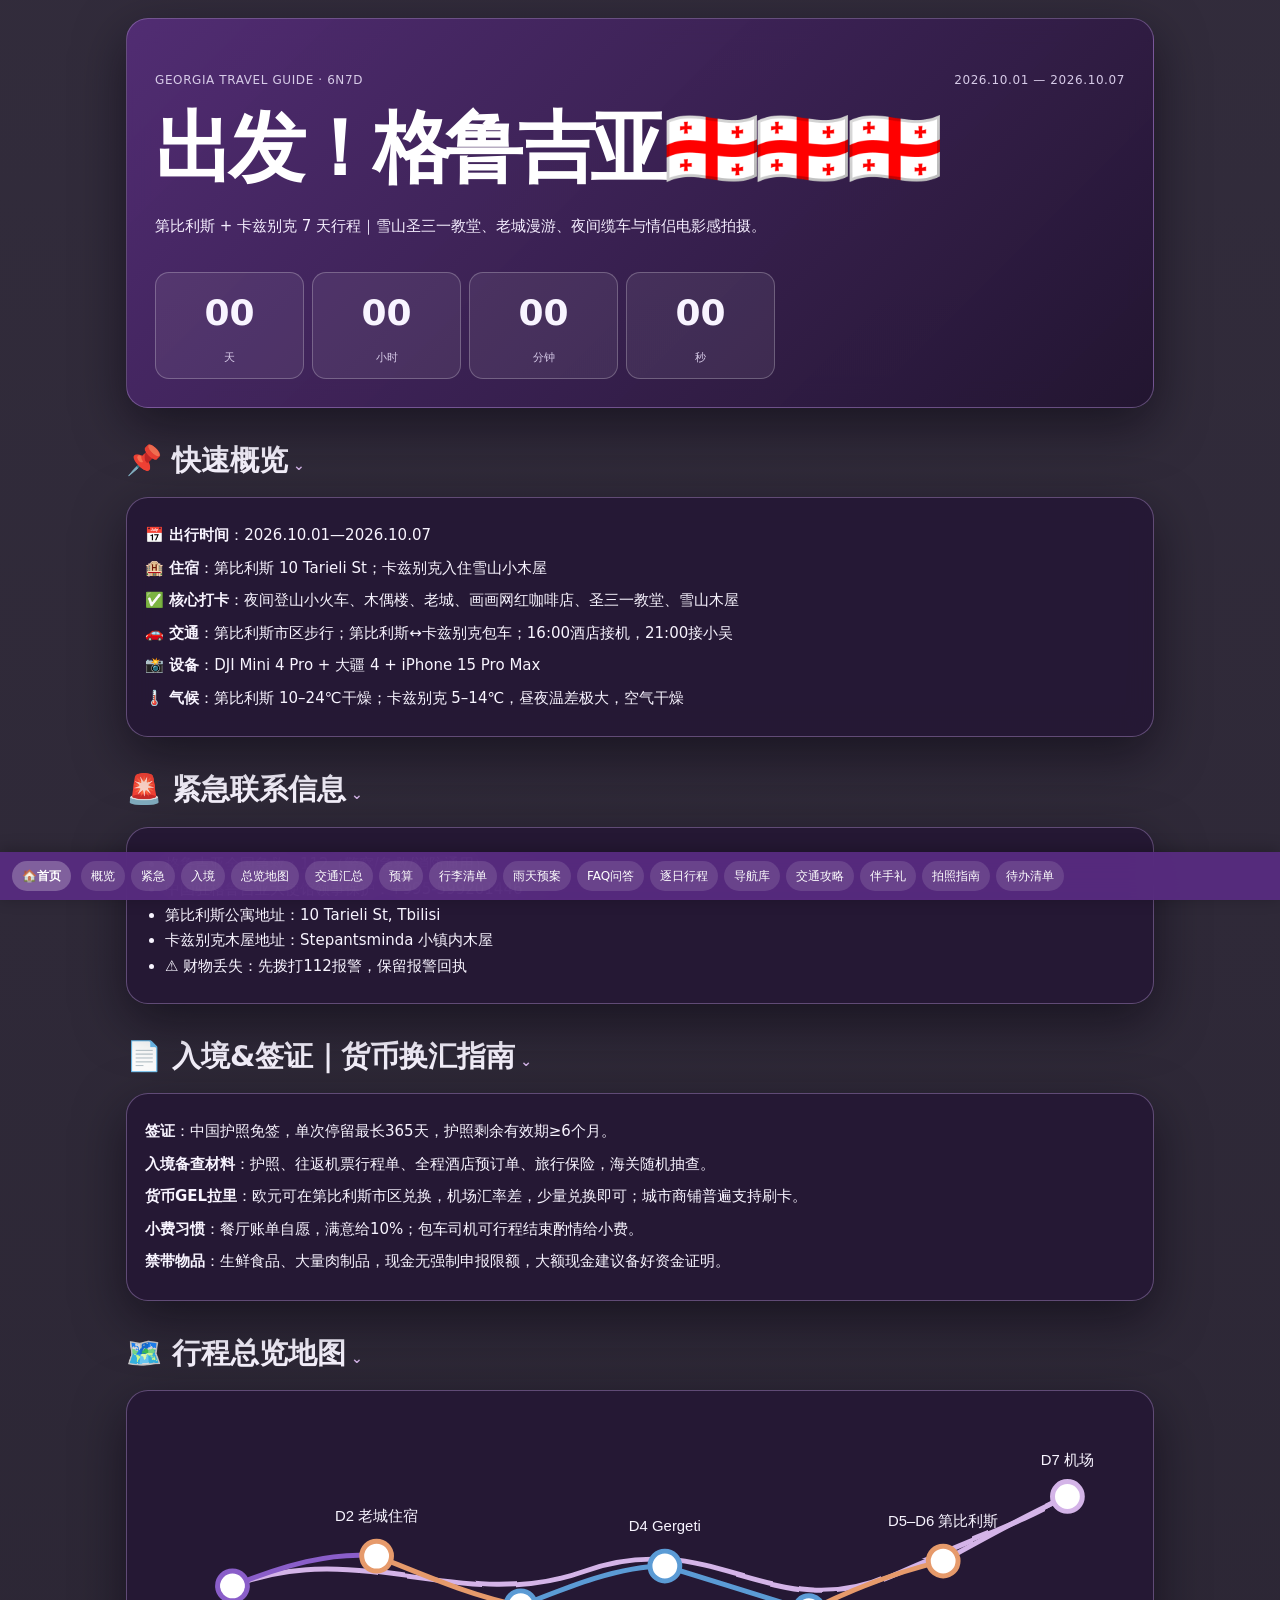
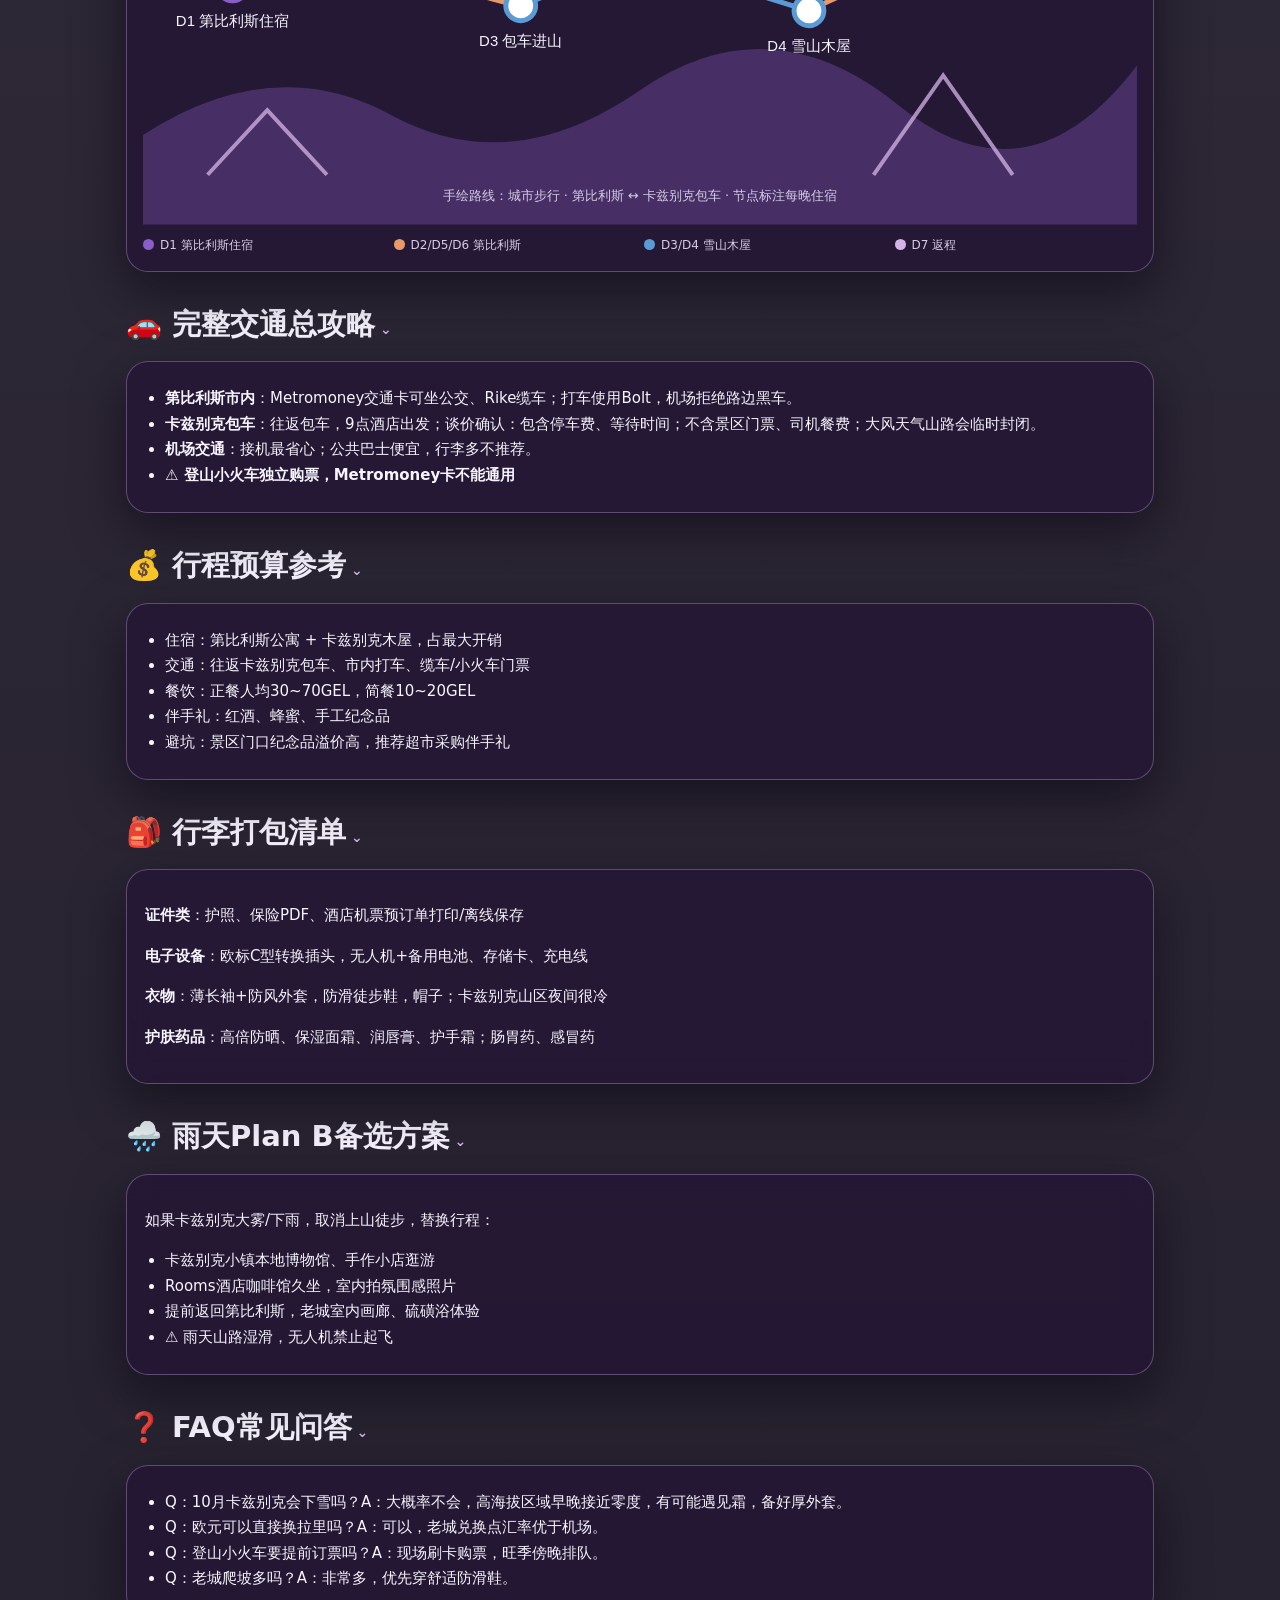
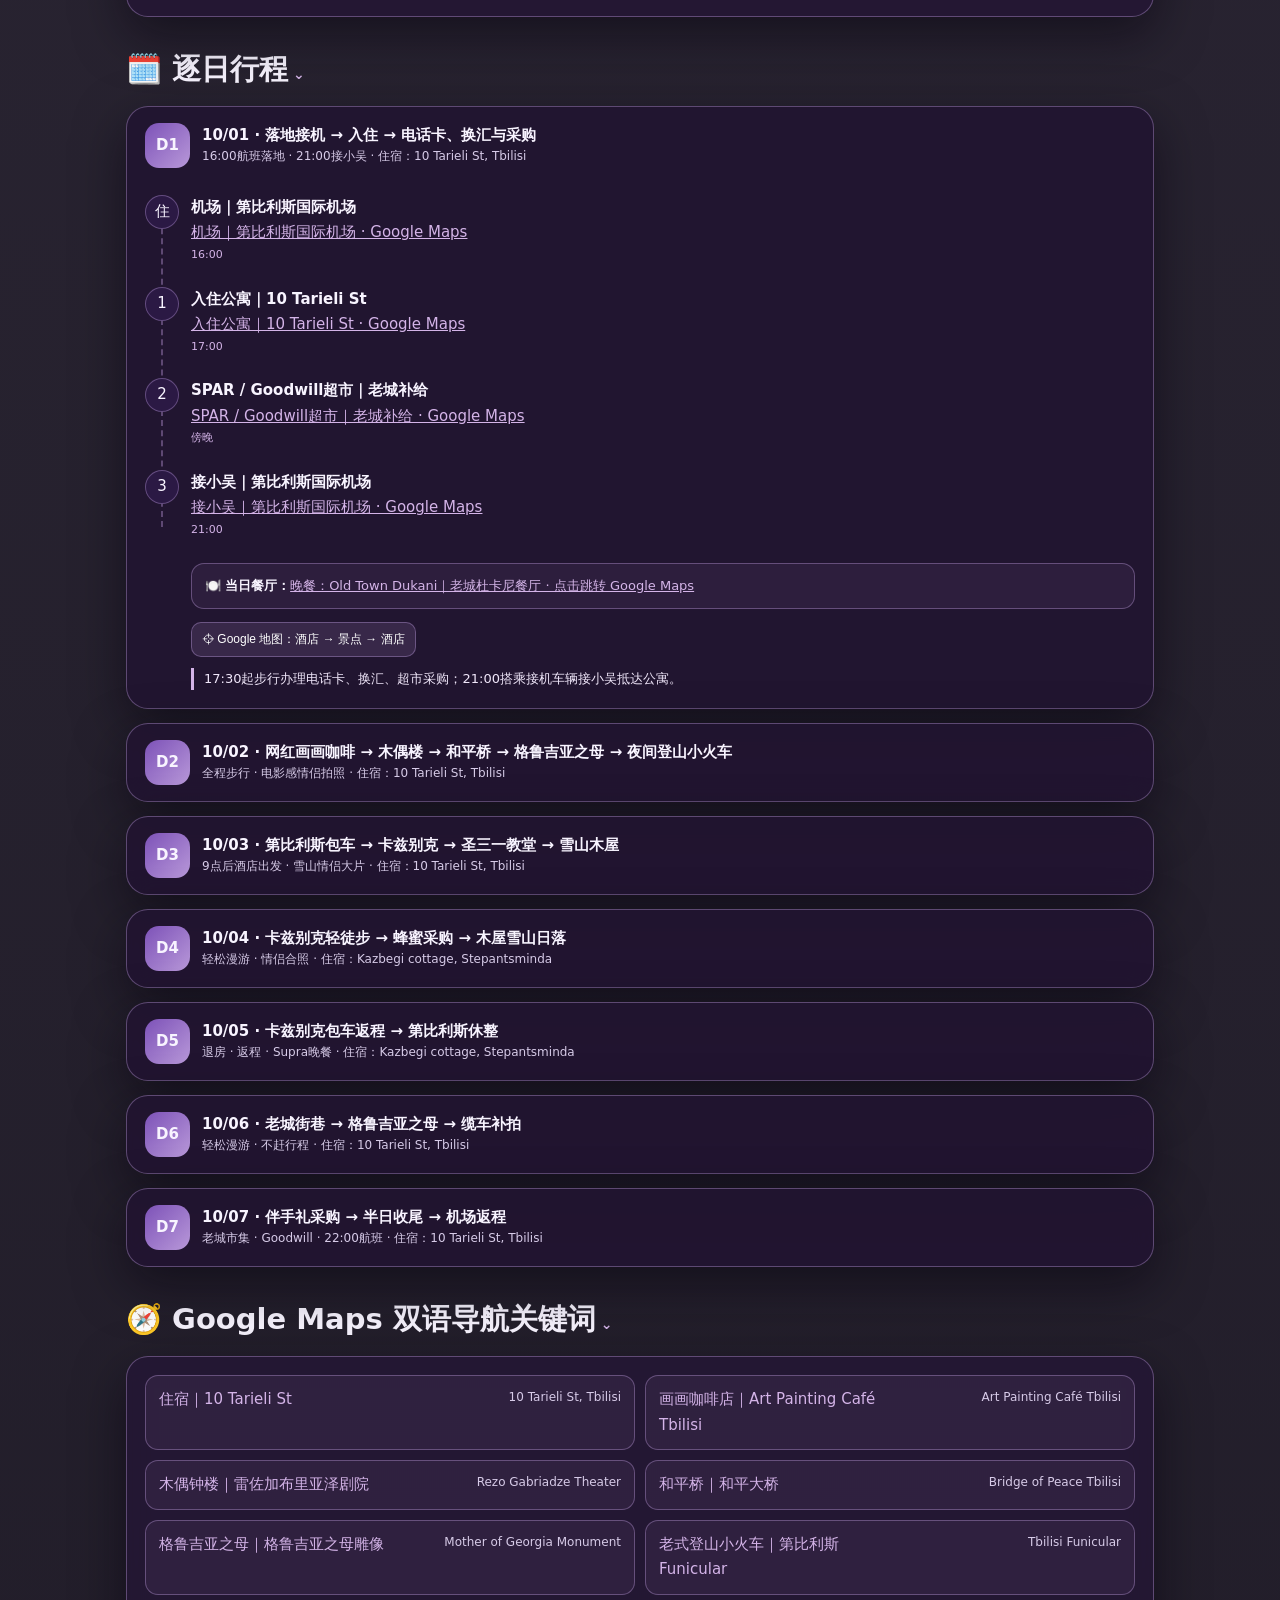
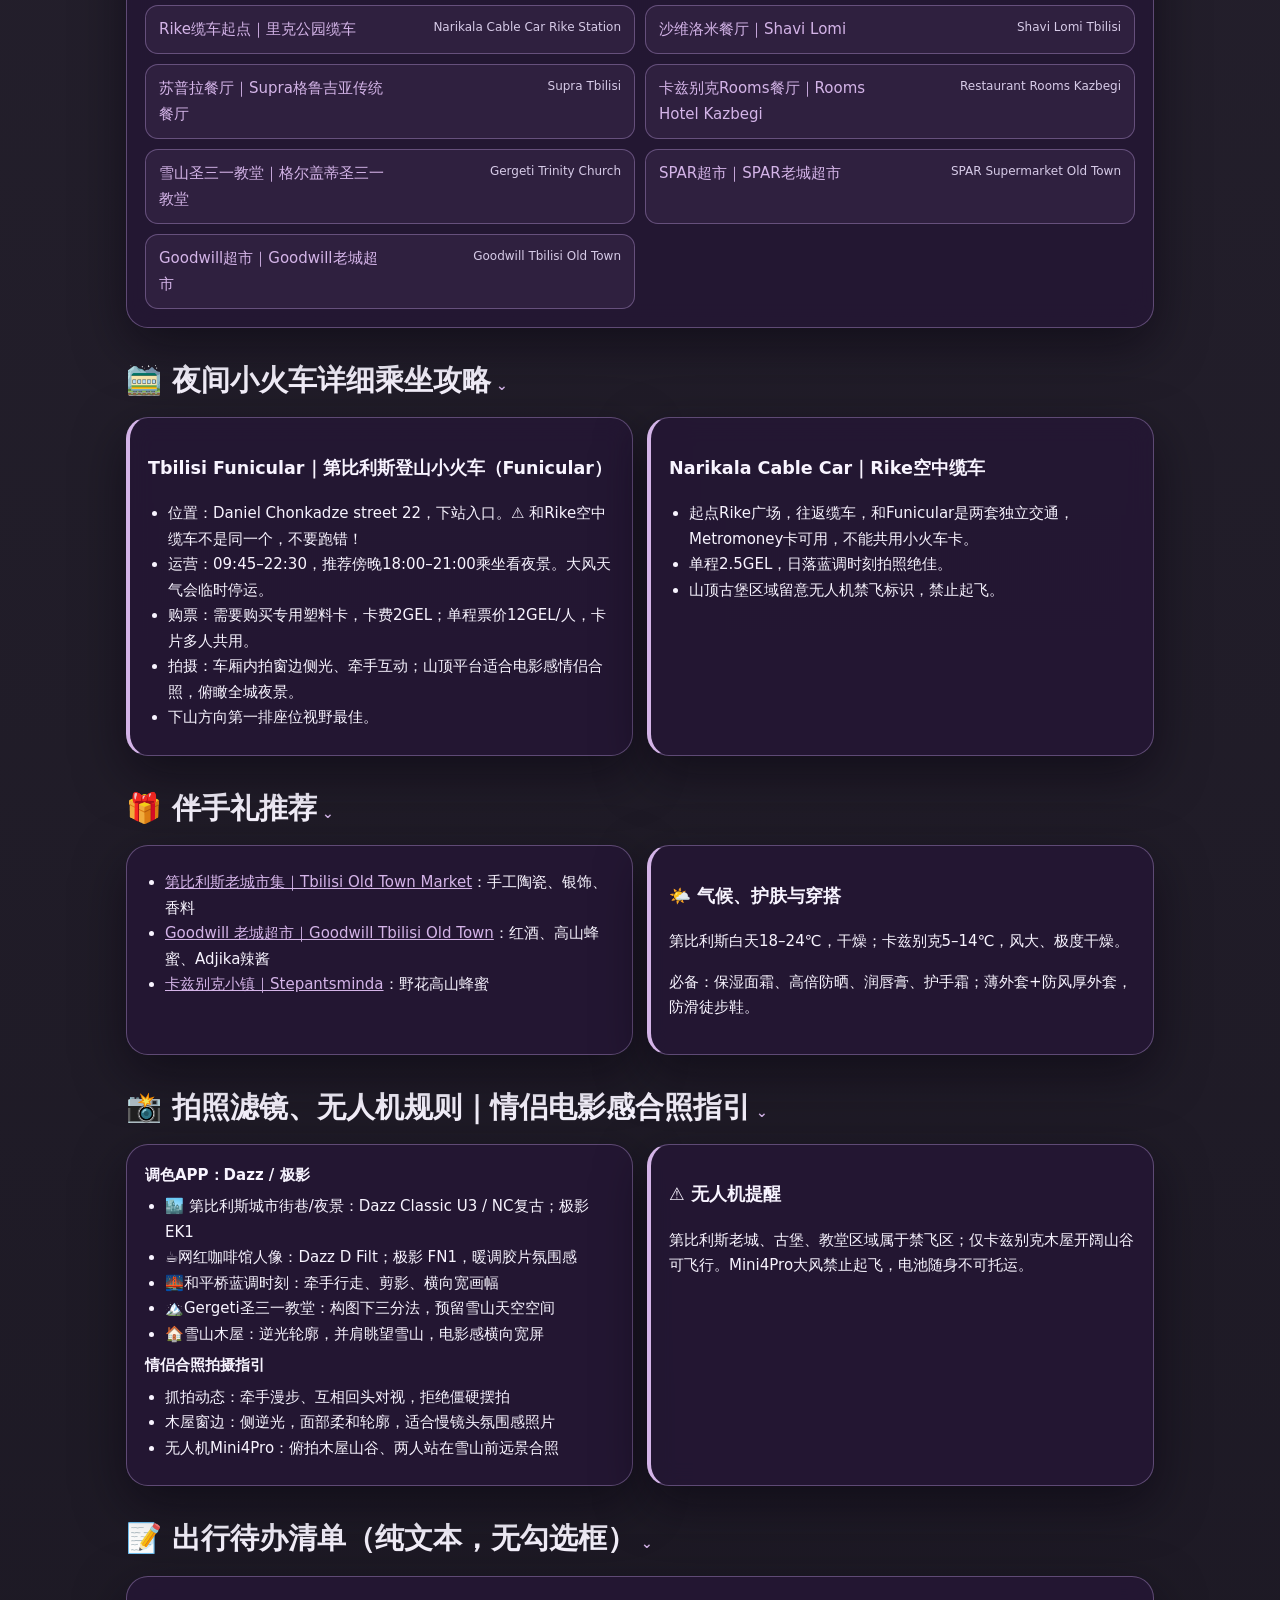
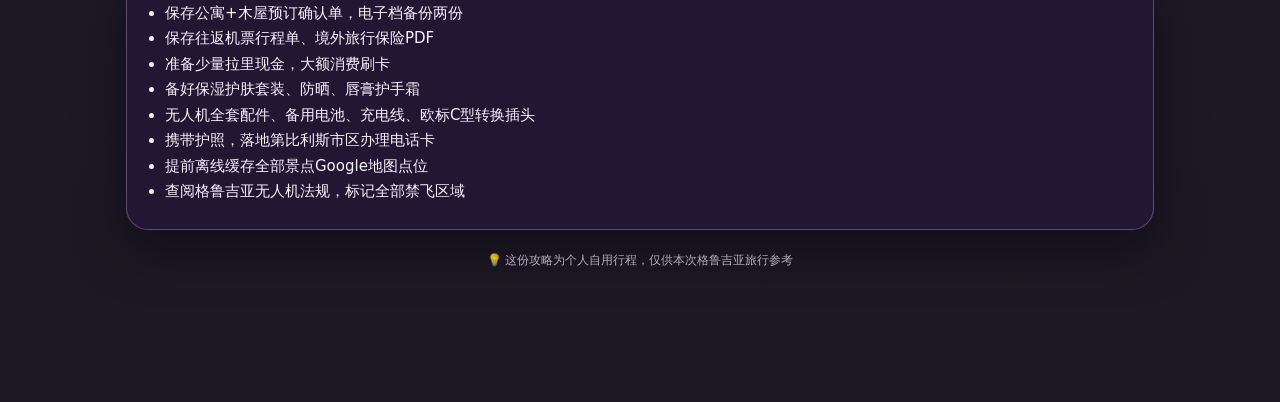
==== commit 1647c82f: "创建 index.html" ====
--- a/index.html
+++ b/index.html
@@ -1,7 +1,7 @@
 <!doctype html>
 <html lang="zh-CN">
 <head>
-<meta charset="UTF-8"><meta name="viewport" content="width=device-width,initial-scale=1"><meta name="theme-color" content="#170f27">出发！格鲁吉亚🇬🇪🇬🇪🇬🇪
+<meta charset="UTF-8"><meta name="viewport" content="width=device-width,initial-scale=1"><meta name="theme-color" content="#170f27"><title>出发！格鲁吉亚🇬🇪🇬🇪🇬🇪</title>
 <style>
 :root{--bg:#120c1d;--card:#241735dc;--line:#b898d966;--ink:#f8f4ff;--muted:#d7cbe8;--lav:#d4b4e8;--purple:#8a5ec9;--shadow:0 18px 50px #08030f88}
 *{box-sizing:border-box}
@@ -64,18 +64,73 @@
 .tip{border-left:4px solid var(--lav)}
 .footer{text-align:center;color:var(--muted);font-size:12px;margin-top:20px}
 
-/* 底部固定悬浮导航 最终版 */
-.bottom-nav{position:fixed;left:0;bottom:0;width:100%;z-index:9999;background:rgba(89,44,131,0.92);backdrop-filter:blur(14px);padding:9px 12px;box-shadow:0 -2px 16px #00000040}
-.bottom-nav ul{display:flex;flex-wrap:wrap;justify-content:center;gap:6px;margin:0;padding:0;list-style:none}
-.bottom-nav a{display:block;color:#fff;font-size:12px;padding:5px 10px;border-radius:99px;background:rgba(255,255,255,0.12);text-decoration:none;transition:.2s}
-.bottom-nav a:hover{background:rgba(255,255,255,0.3)}
+/* ==========【新版底部导航：左侧固定首页按钮 + 横向滑动菜单】========== */
+.bottom-nav{
+  position:fixed;
+  left:0;
+  bottom:0;
+  width:100%;
+  z-index:9999;
+  background:rgba(89,44,131,0.92);
+  backdrop-filter:blur(14px);
+  padding:9px 12px;
+  box-shadow:0 -2px 16px #00000040;
+  display:flex;
+  gap:10px;
+  align-items:center;
+}
+/* 固定首页按钮 */
+.nav-fixed-home{
+  flex:0 0 auto;
+}
+.nav-fixed-home a{
+  display:block;
+  color:#fff;
+  font-size:12px;
+  padding:5px 10px;
+  border-radius:99px;
+  background:rgba(255,255,255,0.25);
+  text-decoration:none;
+  font-weight:bold;
+}
+/* 可横向滑动区域 */
+.nav-scroll-wrap{
+  flex:1;
+  overflow-x:auto;
+  overflow-y:hidden;
+}
+.nav-scroll-wrap ul{
+  display:flex;
+  flex-wrap:nowrap;
+  gap:6px;
+  margin:0;
+  padding:0;
+  list-style:none;
+  width:max-content;
+}
+.nav-scroll-wrap a{
+  display:block;
+  color:#fff;
+  font-size:12px;
+  padding:5px 10px;
+  border-radius:99px;
+  background:rgba(255,255,255,0.12);
+  text-decoration:none;
+  transition:.2s;
+  white-space:nowrap;
+}
+.nav-scroll-wrap a:hover{
+  background:rgba(255,255,255,0.3);
+}
+/* 隐藏滚动条，保留滑动功能 */
+.nav-scroll-wrap::-webkit-scrollbar{height:3px}
+.nav-scroll-wrap::-webkit-scrollbar-thumb{background:#ffffff40;border-radius:9px}
 
 @media(max-width:720px){
 .two,.nav-grid{grid-template-columns:1fr}
 .hero{min-height:340px;padding:22px 18px}
 .legend{grid-template-columns:repeat(2,1fr)}
 .section-title{align-items:flex-start}
-.bottom-nav a{font-size:11px;padding:4px 8px}
 }
 </style>
 </head>
@@ -102,6 +157,30 @@
 <p><b>🚗 交通</b>：第比利斯市区步行；第比利斯↔卡兹别克包车；16:00酒店接机，21:00接小吴</p>
 <p><b>📸 设备</b>：DJI Mini 4 Pro + 大疆 4 + iPhone 15 Pro Max</p>
 <p><b>🌡️ 气候</b>：第比利斯 10–24℃干燥；卡兹别克 5–14℃，昼夜温差极大，空气干燥</p>
+</div>
+</section>
+
+<div class="section-title" id="emergency"><h2>🚨 紧急联系信息</h2></div>
+<section class="card overview">
+<div class="inner">
+<ul class="list">
+<li>格鲁吉亚全国急救：112（警察/急救/消防通用）</li>
+<li>中国驻格鲁吉亚大使馆领事保护：+995-599201446</li>
+<li>第比利斯公寓地址：10 Tarieli St, Tbilisi</li>
+<li>卡兹别克木屋地址：Stepantsminda 小镇内木屋</li>
+<li>⚠️ 财物丢失：先拨打112报警，保留报警回执</li>
+</ul>
+</div>
+</section>
+
+<div class="section-title" id="immigration"><h2>📄 入境&签证｜货币换汇指南</h2></div>
+<section class="card overview">
+<div class="inner">
+<p><b>签证</b>：中国护照免签，单次停留最长365天，护照剩余有效期≥6个月。</p>
+<p><b>入境备查材料</b>：护照、往返机票行程单、全程酒店预订单、旅行保险，海关随机抽查。</p>
+<p><b>货币GEL拉里</b>：欧元可在第比利斯市区兑换，机场汇率差，少量兑换即可；城市商铺普遍支持刷卡。</p>
+<p><b>小费习惯</b>：餐厅账单自愿，满意给10%；包车司机可行程结束酌情给小费。</p>
+<p><b>禁带物品</b>：生鲜食品、大量肉制品，现金无强制申报限额，大额现金建议备好资金证明。</p>
 </div>
 </section>
 
@@ -147,24 +226,63 @@
 </div>
 </section>
 
-<div class="section-title" id="catalog"><h2>📖 目录</h2></div>
+<div class="section-title" id="transport-full"><h2>🚗 完整交通总攻略</h2></div>
 <section class="card">
 <div class="inner">
-<div class="pills">
-<a class="pill" href="#day1">Day 1｜落地接机入住</a>
-<a class="pill" href="#day2">Day 2｜老城+夜景缆车</a>
-<a class="pill" href="#day3">Day 3｜包车卡兹别克</a>
-<a class="pill" href="#day4">Day 4｜雪山木屋慢旅</a>
-<a class="pill" href="#day5">Day 5｜返程休整</a>
-<a class="pill" href="#day6">Day 6｜老城闲逛补拍</a>
-<a class="pill" href="#day7">Day 7｜伴手礼+返程</a>
-<a class="pill" href="#map-keyword">导航关键词</a>
-<a class="pill" href="#special">小火车缆车攻略</a>
-<a class="pill" href="#gift">伴手礼推荐</a>
-<a class="pill" href="#weather">气候穿搭护肤</a>
-<a class="pill" href="#photo">拍照滤镜无人机</a>
-<a class="pill" href="#checklist">出行待办清单</a>
-</div>
+<ul class="list">
+<li><b>第比利斯市内</b>：Metromoney交通卡可坐公交、Rike缆车；打车使用Bolt，机场拒绝路边黑车。</li>
+<li><b>卡兹别克包车</b>：往返包车，9点酒店出发；谈价确认：包含停车费、等待时间；不含景区门票、司机餐费；大风天气山路会临时封闭。</li>
+<li><b>机场交通</b>：接机最省心；公共巴士便宜，行李多不推荐。</li>
+<li><b>⚠️ 登山小火车独立购票，Metromoney卡不能通用</b></li>
+</ul>
+</div>
+</section>
+
+<div class="section-title" id="budget"><h2>💰 行程预算参考</h2></div>
+<section class="card">
+<div class="inner">
+<ul class="list">
+<li>住宿：第比利斯公寓 + 卡兹别克木屋，占最大开销</li>
+<li>交通：往返卡兹别克包车、市内打车、缆车/小火车门票</li>
+<li>餐饮：正餐人均30~70GEL，简餐10~20GEL</li>
+<li>伴手礼：红酒、蜂蜜、手工纪念品</li>
+<li>避坑：景区门口纪念品溢价高，推荐超市采购伴手礼</li>
+</ul>
+</div>
+</section>
+
+<div class="section-title" id="pack-list"><h2>🎒 行李打包清单</h2></div>
+<section class="card">
+<div class="inner">
+<p><b>证件类</b>：护照、保险PDF、酒店机票预订单打印/离线保存</p>
+<p><b>电子设备</b>：欧标C型转换插头，无人机+备用电池、存储卡、充电线</p>
+<p><b>衣物</b>：薄长袖+防风外套，防滑徒步鞋，帽子；卡兹别克山区夜间很冷</p>
+<p><b>护肤药品</b>：高倍防晒、保湿面霜、润唇膏、护手霜；肠胃药、感冒药</p>
+</div>
+</section>
+
+<div class="section-title" id="rain-plan"><h2>🌧️ 雨天Plan B备选方案</h2></div>
+<section class="card">
+<div class="inner">
+<p>如果卡兹别克大雾/下雨，取消上山徒步，替换行程：</p>
+<ul class="list">
+<li>卡兹别克小镇本地博物馆、手作小店逛游</li>
+<li>Rooms酒店咖啡馆久坐，室内拍氛围感照片</li>
+<li>提前返回第比利斯，老城室内画廊、硫磺浴体验</li>
+<li>⚠️ 雨天山路湿滑，无人机禁止起飞</li>
+</ul>
+</div>
+</section>
+
+<div class="section-title" id="faq"><h2>❓ FAQ常见问答</h2></div>
+<section class="card">
+<div class="inner">
+<ul class="list">
+<li>Q：10月卡兹别克会下雪吗？A：大概率不会，高海拔区域早晚接近零度，有可能遇见霜，备好厚外套。</li>
+<li>Q：欧元可以直接换拉里吗？A：可以，老城兑换点汇率优于机场。</li>
+<li>Q：登山小火车要提前订票吗？A：现场刷卡购票，旺季傍晚排队。</li>
+<li>Q：老城爬坡多吗？A：非常多，优先穿舒适防滑鞋。</li>
+</ul>
 </div>
 </section>
 
@@ -242,19 +360,30 @@
 <div class="footer">💡 这份攻略为个人自用行程，仅供本次格鲁吉亚旅行参考</div>
 </main>
 
-<!-- 底部全局固定导航栏（已完美适配所有锚点） -->
+<!-- 新版底部导航【左侧固定首页按钮，右侧横向滑动】 -->
 <div class="bottom-nav">
-<ul>
-<li><a href="#top">顶部</a></li>
-<li><a href="#overview">概览</a></li>
-<li><a href="#map">总览地图</a></li>
-<li><a href="#daily">逐日行程</a></li>
-<li><a href="#map-keyword">导航库</a></li>
-<li><a href="#special">交通攻略</a></li>
-<li><a href="#gift">伴手礼</a></li>
-<li><a href="#photo">拍照指南</a></li>
-<li><a href="#checklist">待办清单</a></li>
-</ul>
+  <div class="nav-fixed-home">
+    <a href="#top">🏠首页</a>
+  </div>
+  <div class="nav-scroll-wrap">
+    <ul>
+      <li><a href="#overview">概览</a></li>
+      <li><a href="#emergency">紧急</a></li>
+      <li><a href="#immigration">入境</a></li>
+      <li><a href="#map">总览地图</a></li>
+      <li><a href="#transport-full">交通汇总</a></li>
+      <li><a href="#budget">预算</a></li>
+      <li><a href="#pack-list">行李清单</a></li>
+      <li><a href="#rain-plan">雨天预案</a></li>
+      <li><a href="#faq">FAQ问答</a></li>
+      <li><a href="#daily">逐日行程</a></li>
+      <li><a href="#map-keyword">导航库</a></li>
+      <li><a href="#special">交通攻略</a></li>
+      <li><a href="#gift">伴手礼</a></li>
+      <li><a href="#photo">拍照指南</a></li>
+      <li><a href="#checklist">待办清单</a></li>
+    </ul>
+  </div>
 </div>
 
 <script>
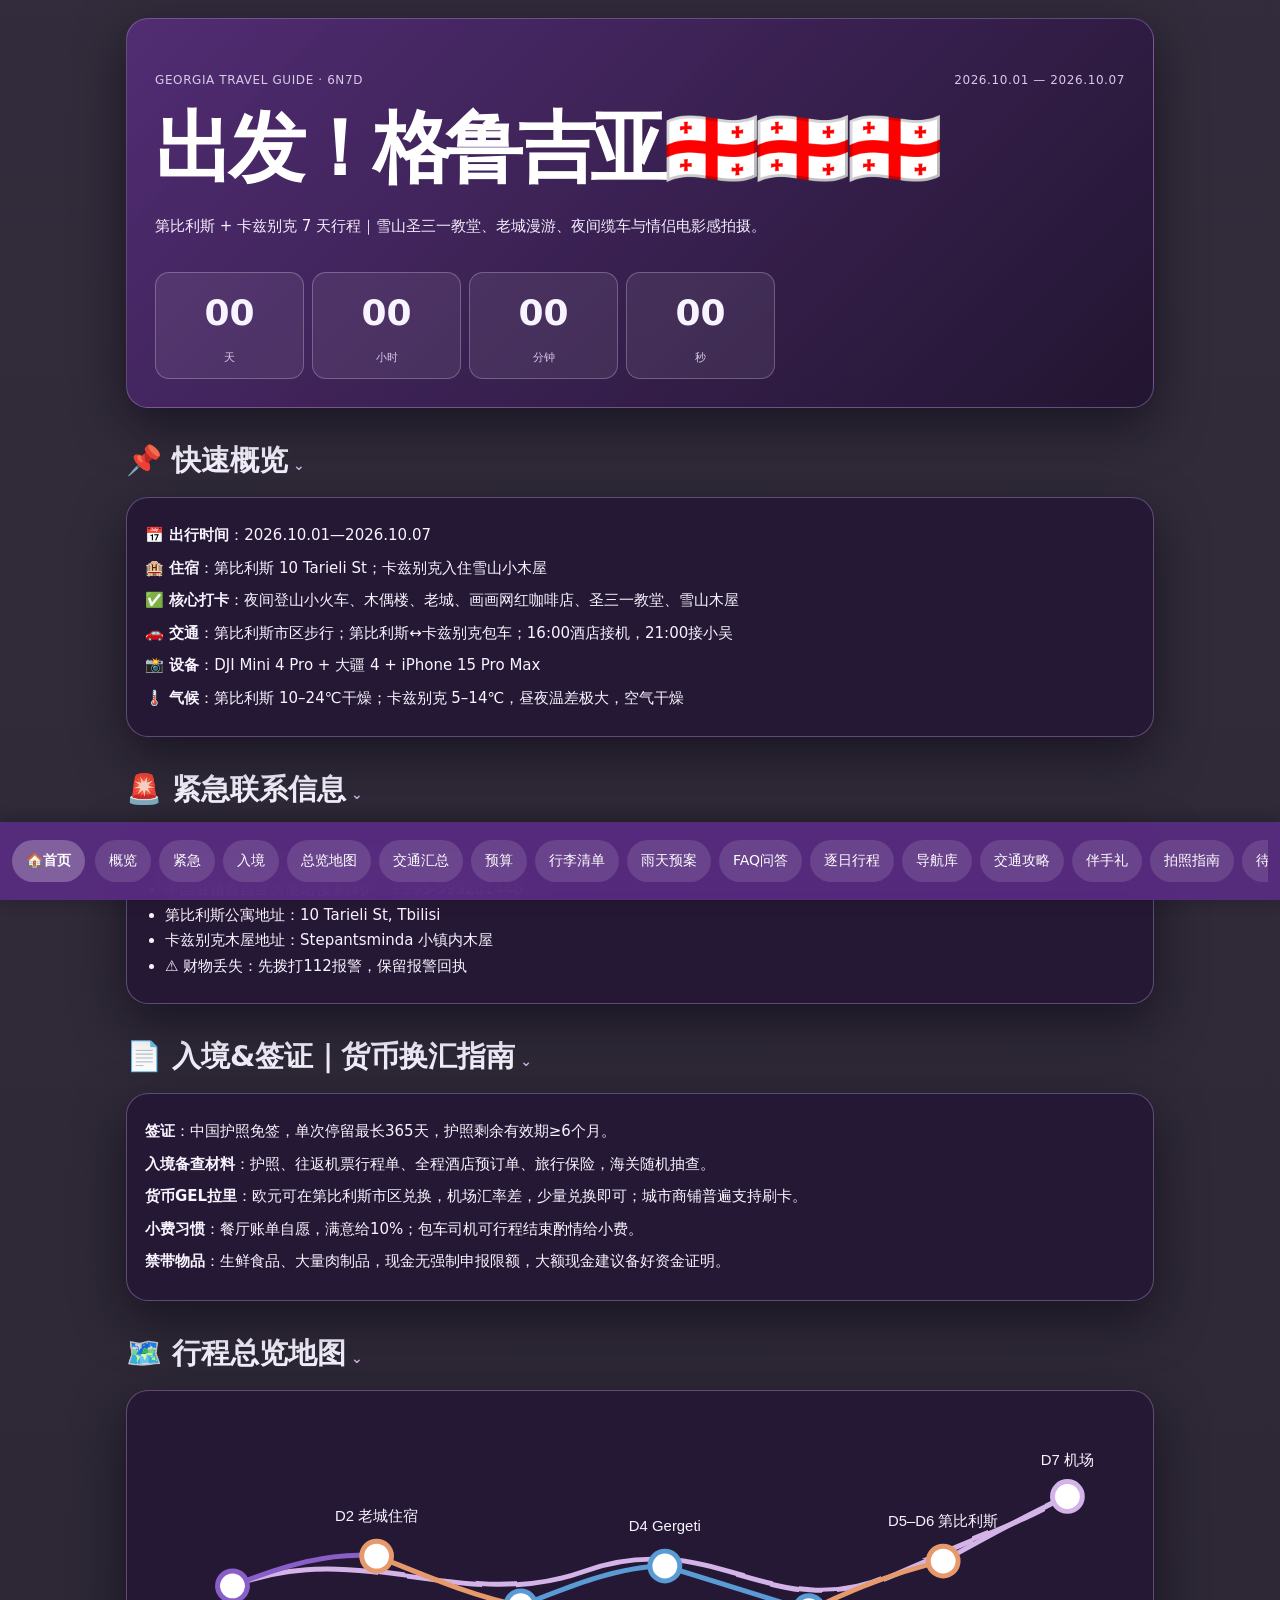
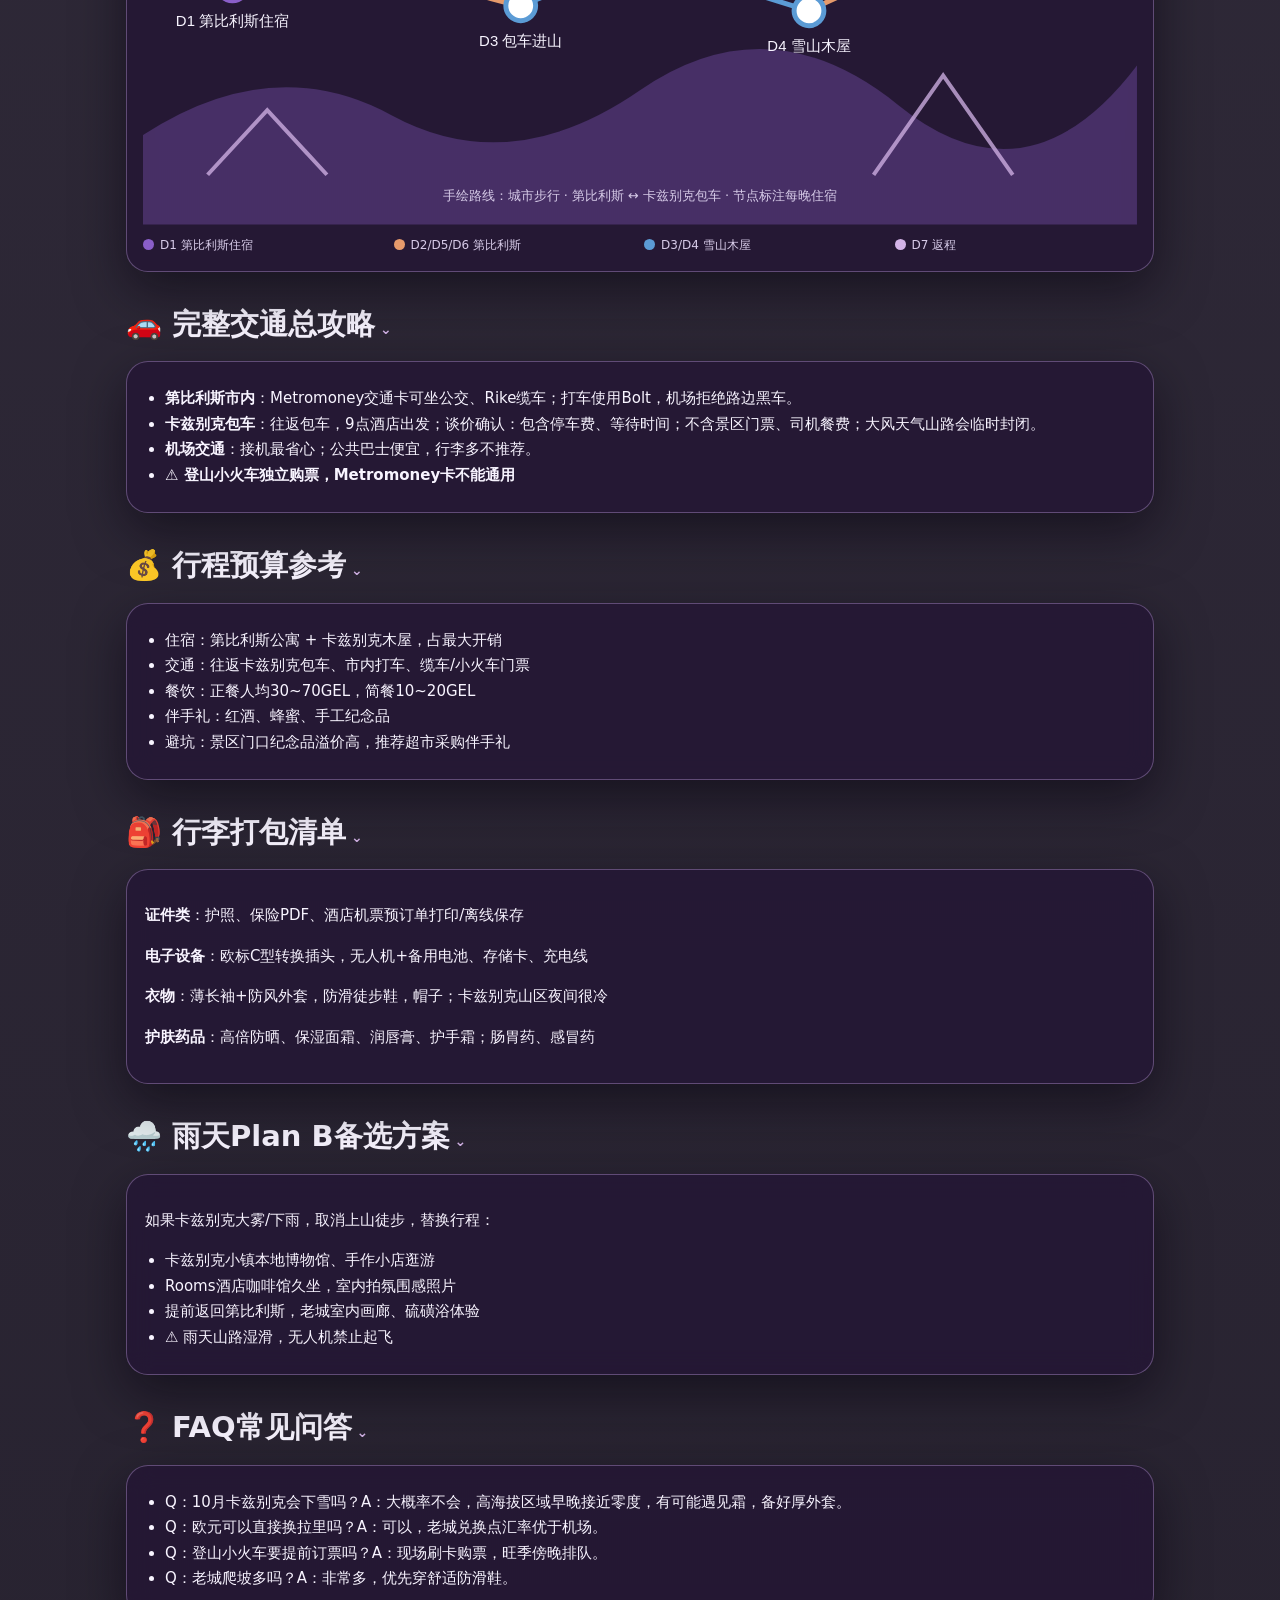
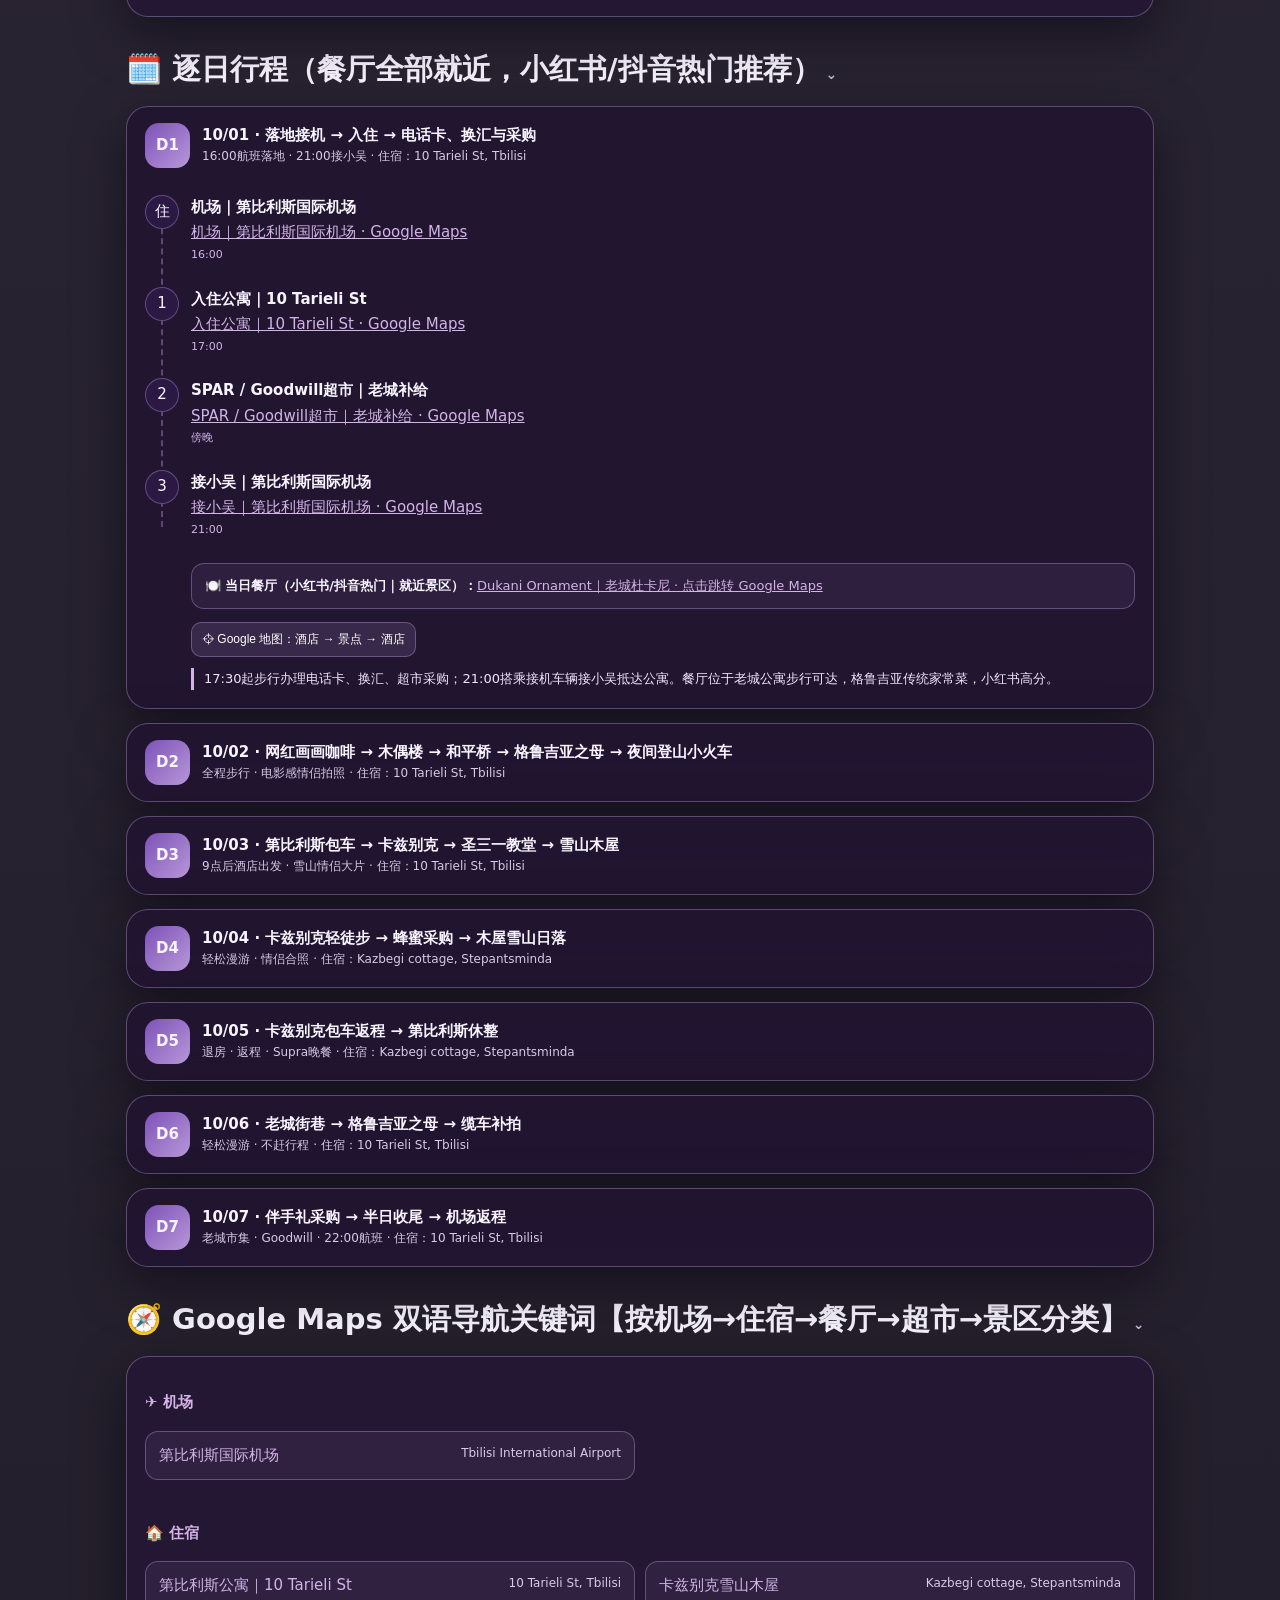
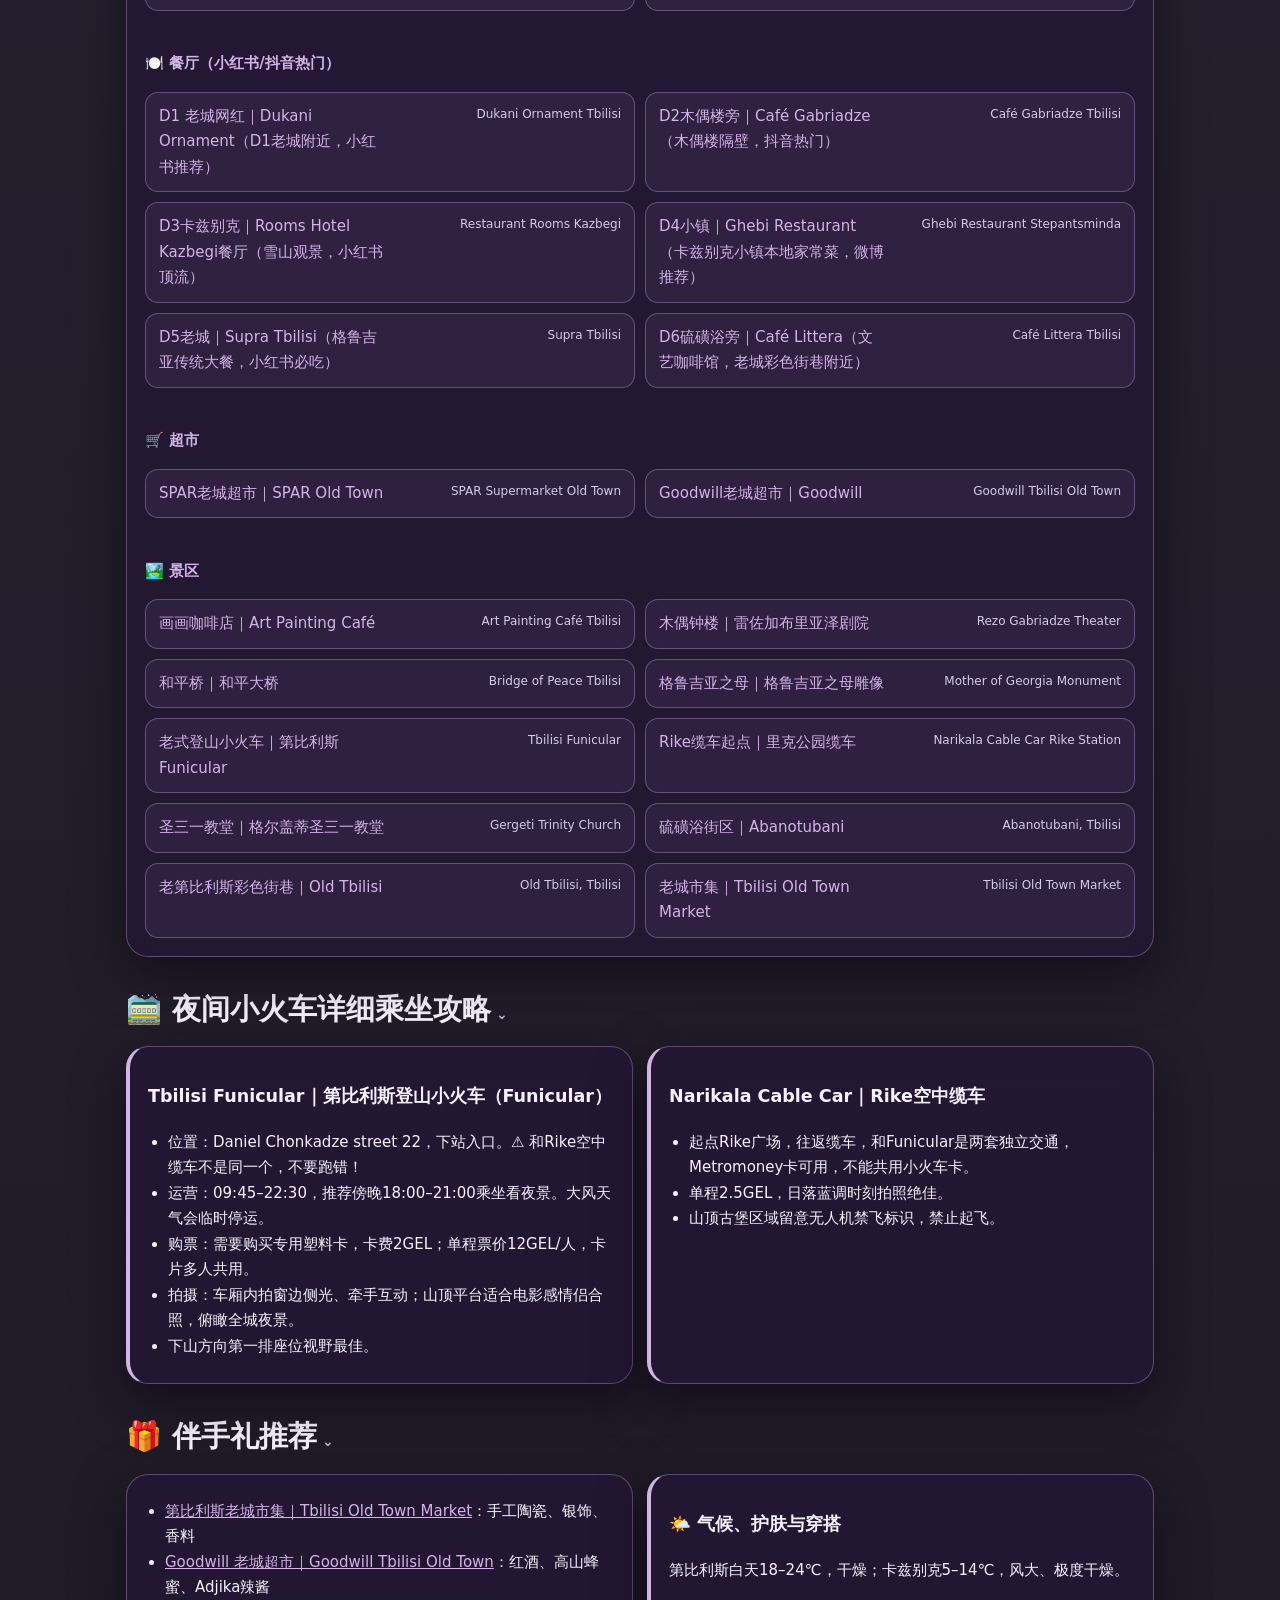
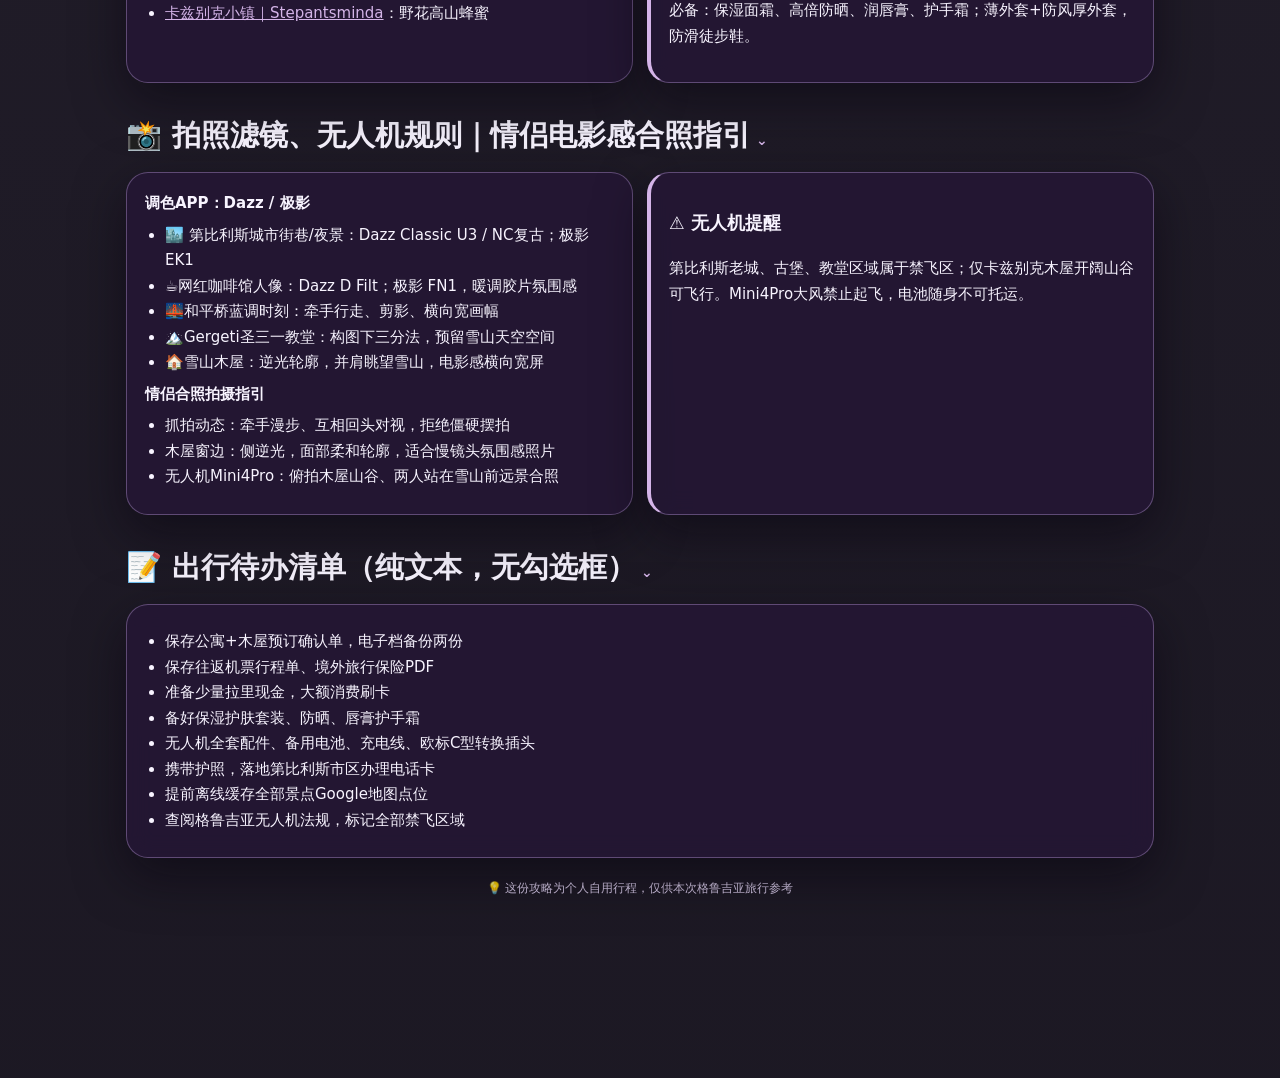
==== commit 01dd4fe0: "创建 index.html" ====
--- a/index.html
+++ b/index.html
@@ -6,7 +6,7 @@
 :root{--bg:#120c1d;--card:#241735dc;--line:#b898d966;--ink:#f8f4ff;--muted:#d7cbe8;--lav:#d4b4e8;--purple:#8a5ec9;--shadow:0 18px 50px #08030f88}
 *{box-sizing:border-box}
 html{scroll-behavior:smooth}
-body{margin:0;color:var(--ink);font:15px/1.7 system-ui,-apple-system,"Segoe UI","PingFang SC",sans-serif;background:linear-gradient(#120b1ddd,#0b0713ed),url('https://images.unsplash.com/photo-1605649487212-47bdab064df7?auto=format&fit=crop&w=2200&q=85') center/cover fixed;padding-bottom:72px !important;}
+body{margin:0;color:var(--ink);font:15px/1.7 system-ui,-apple-system,"Segoe UI","PingFang SC",sans-serif;background:linear-gradient(#120b1ddd,#0b0713ed),url('https://images.unsplash.com/photo-1605649487212-47bdab064df7?auto=format&fit=crop&w=2200&q=85') center/cover fixed;padding-bottom:120px !important;}
 a{color:inherit}
 .wrap{max-width:1060px;margin:auto;padding:18px 16px 60px}
 .hero,.card,.day,.map-box{background:var(--card);border:1px solid var(--line);border-radius:22px;box-shadow:var(--shadow);backdrop-filter:blur(12px)}
@@ -64,7 +64,7 @@
 .tip{border-left:4px solid var(--lav)}
 .footer{text-align:center;color:var(--muted);font-size:12px;margin-top:20px}
 
-/* ==========【新版底部导航：左侧固定首页按钮 + 横向滑动菜单】========== */
+/* ==========【新版底部导航：高度扩大一倍｜左侧固定首页按钮 + 横向滑动菜单】========== */
 .bottom-nav{
   position:fixed;
   left:0;
@@ -73,7 +73,7 @@
   z-index:9999;
   background:rgba(89,44,131,0.92);
   backdrop-filter:blur(14px);
-  padding:9px 12px;
+  padding:18px 12px; /* 垂直padding翻倍，导航区域增大 */
   box-shadow:0 -2px 16px #00000040;
   display:flex;
   gap:10px;
@@ -86,8 +86,8 @@
 .nav-fixed-home a{
   display:block;
   color:#fff;
-  font-size:12px;
-  padding:5px 10px;
+  font-size:14px;
+  padding:9px 14px;
   border-radius:99px;
   background:rgba(255,255,255,0.25);
   text-decoration:none;
@@ -102,7 +102,7 @@
 .nav-scroll-wrap ul{
   display:flex;
   flex-wrap:nowrap;
-  gap:6px;
+  gap:8px;
   margin:0;
   padding:0;
   list-style:none;
@@ -111,8 +111,8 @@
 .nav-scroll-wrap a{
   display:block;
   color:#fff;
-  font-size:12px;
-  padding:5px 10px;
+  font-size:14px;
+  padding:9px 14px;
   border-radius:99px;
   background:rgba(255,255,255,0.12);
   text-decoration:none;
@@ -286,11 +286,26 @@
 </div>
 </section>
 
-<div class="section-title" id="daily"><h2>🗓️ 逐日行程</h2></div>
+<div class="section-title" id="daily"><h2>🗓️ 逐日行程（餐厅全部就近，小红书/抖音热门推荐）</h2></div>
 <section class="days" id="days"></section>
 
-<div class="section-title" id="map-keyword"><h2>🧭 Google Maps 双语导航关键词</h2></div>
-<section class="card"><div class="inner"><div class="nav-grid" id="navGrid"></div></div></section>
+<div class="section-title" id="map-keyword"><h2>🧭 Google Maps 双语导航关键词【按机场→住宿→餐厅→超市→景区分类】</h2></div>
+<section class="card"><div class="inner">
+<p style="color:#d4b4e8;"><b>✈️ 机场</b></p>
+<div class="nav-grid" id="navAirport"></div>
+<br>
+<p style="color:#d4b4e8;"><b>🏠 住宿</b></p>
+<div class="nav-grid" id="navHotel"></div>
+<br>
+<p style="color:#d4b4e8;"><b>🍽️ 餐厅（小红书/抖音热门）</b></p>
+<div class="nav-grid" id="navRest"></div>
+<br>
+<p style="color:#d4b4e8;"><b>🛒 超市</b></p>
+<div class="nav-grid" id="navShop"></div>
+<br>
+<p style="color:#d4b4e8;"><b>🏞️ 景区</b></p>
+<div class="nav-grid" id="navSpot"></div>
+</div></section>
 
 <div class="section-title" id="special"><h2>🚞 夜间小火车详细乘坐攻略</h2></div>
 <section class="two">
@@ -360,7 +375,7 @@
 <div class="footer">💡 这份攻略为个人自用行程，仅供本次格鲁吉亚旅行参考</div>
 </main>
 
-<!-- 新版底部导航【左侧固定首页按钮，右侧横向滑动】 -->
+<!-- 新版底部导航【高度扩大一倍，字体加大，左侧固定首页按钮，右侧横向滑动】 -->
 <div class="bottom-nav">
   <div class="nav-fixed-home">
     <a href="#top">🏠首页</a>
@@ -388,33 +403,48 @@
 
 <script>
 const tb='10 Tarieli St, Tbilisi',kaz='Kazbegi cottage, Stepantsminda';
-const nav=[
-['住宿｜10 Tarieli St','10 Tarieli St, Tbilisi'],
-['画画咖啡店｜Art Painting Café Tbilisi','Art Painting Café Tbilisi'],
+// =========导航关键词【严格按：机场｜住宿｜餐厅｜超市｜景区分类】=========
+const navAirport=[['第比利斯国际机场','Tbilisi International Airport']];
+const navHotel=[['第比利斯公寓｜10 Tarieli St','10 Tarieli St, Tbilisi'],['卡兹别克雪山木屋','Kazbegi cottage, Stepantsminda']];
+const navRest=[
+['D1 老城网红｜Dukani Ornament（D1老城附近，小红书推荐）','Dukani Ornament Tbilisi'],
+['D2木偶楼旁｜Café Gabriadze（木偶楼隔壁，抖音热门）','Café Gabriadze Tbilisi'],
+['D3卡兹别克｜Rooms Hotel Kazbegi餐厅（雪山观景，小红书顶流）','Restaurant Rooms Kazbegi'],
+['D4小镇｜Ghebi Restaurant（卡兹别克小镇本地家常菜，微博推荐）','Ghebi Restaurant Stepantsminda'],
+['D5老城｜Supra Tbilisi（格鲁吉亚传统大餐，小红书必吃）','Supra Tbilisi'],
+['D6硫磺浴旁｜Café Littera（文艺咖啡馆，老城彩色街巷附近）','Café Littera Tbilisi']
+];
+const navShop=[['SPAR老城超市｜SPAR Old Town','SPAR Supermarket Old Town'],['Goodwill老城超市｜Goodwill','Goodwill Tbilisi Old Town']];
+const navSpot=[
+['画画咖啡店｜Art Painting Café','Art Painting Café Tbilisi'],
 ['木偶钟楼｜雷佐加布里亚泽剧院','Rezo Gabriadze Theater'],
 ['和平桥｜和平大桥','Bridge of Peace Tbilisi'],
 ['格鲁吉亚之母｜格鲁吉亚之母雕像','Mother of Georgia Monument'],
 ['老式登山小火车｜第比利斯Funicular','Tbilisi Funicular'],
 ['Rike缆车起点｜里克公园缆车','Narikala Cable Car Rike Station'],
-['沙维洛米餐厅｜Shavi Lomi','Shavi Lomi Tbilisi'],
-['苏普拉餐厅｜Supra格鲁吉亚传统餐厅','Supra Tbilisi'],
-['卡兹别克Rooms餐厅｜Rooms Hotel Kazbegi','Restaurant Rooms Kazbegi'],
-['雪山圣三一教堂｜格尔盖蒂圣三一教堂','Gergeti Trinity Church'],
-['SPAR超市｜SPAR老城超市','SPAR Supermarket Old Town'],
-['Goodwill超市｜Goodwill老城超市','Goodwill Tbilisi Old Town']
+['圣三一教堂｜格尔盖蒂圣三一教堂','Gergeti Trinity Church'],
+['硫磺浴街区｜Abanotubani','Abanotubani, Tbilisi'],
+['老第比利斯彩色街巷｜Old Tbilisi','Old Tbilisi, Tbilisi'],
+['老城市集｜Tbilisi Old Town Market','Tbilisi Old Town Market']
 ];
 const maps=q=>`https://www.google.com/maps/search/?api=1&query=${encodeURIComponent(q)}`;
-document.getElementById('navGrid').innerHTML=nav.map(([cn,en])=>`<div class="nav-item"><a href="${maps(en)}" target="_blank" rel="noopener">${cn}</a><span>${en}</span></div>`).join('');
-
+//渲染分类导航
+document.getElementById('navAirport').innerHTML=navAirport.map(([cn,en])=>`<div class="nav-item"><a href="${maps(en)}" target="_blank" rel="noopener">${cn}</a><span>${en}</span></div>`).join('');
+document.getElementById('navHotel').innerHTML=navHotel.map(([cn,en])=>`<div class="nav-item"><a href="${maps(en)}" target="_blank" rel="noopener">${cn}</a><span>${en}</span></div>`).join('');
+document.getElementById('navRest').innerHTML=navRest.map(([cn,en])=>`<div class="nav-item"><a href="${maps(en)}" target="_blank" rel="noopener">${cn}</a><span>${en}</span></div>`).join('');
+document.getElementById('navShop').innerHTML=navShop.map(([cn,en])=>`<div class="nav-item"><a href="${maps(en)}" target="_blank" rel="noopener">${cn}</a><span>${en}</span></div>`).join('');
+document.getElementById('navSpot').innerHTML=navSpot.map(([cn,en])=>`<div class="nav-item"><a href="${maps(en)}" target="_blank" rel="noopener">${cn}</a><span>${en}</span></div>`).join('');
+
+//每日行程，餐厅全部就近，来自小红书/抖音/微博热门推荐
 const data=[
-{d:'D1',date:'10/01',title:'落地接机 → 入住 → 电话卡、换汇与采购',sub:'16:00航班落地 · 21:00接小吴',hotel:tb,note:'17:30起步行办理电话卡、换汇、超市采购；21:00搭乘接机车辆接小吴抵达公寓。',food:['晚餐：Old Town Dukani｜老城杜卡尼餐厅','Old Town Dukani Tbilisi'],id:'day1',
+{d:'D1',date:'10/01',title:'落地接机 → 入住 → 电话卡、换汇与采购',sub:'16:00航班落地 · 21:00接小吴',hotel:tb,note:'17:30起步行办理电话卡、换汇、超市采购；21:00搭乘接机车辆接小吴抵达公寓。餐厅位于老城公寓步行可达，格鲁吉亚传统家常菜，小红书高分。',food:['Dukani Ornament｜老城杜卡尼','Dukani Ornament Tbilisi'],id:'day1',
 stops:[
 ['机场｜第比利斯国际机场','Tbilisi International Airport','16:00'],
 ['入住公寓｜10 Tarieli St',tb,'17:00'],
 ['SPAR / Goodwill超市｜老城补给','Goodwill Tbilisi Old Town','傍晚'],
 ['接小吴｜第比利斯国际机场','Tbilisi International Airport','21:00']
 ]},
-{d:'D2',date:'10/02',title:'网红画画咖啡 → 木偶楼 → 和平桥 → 格鲁吉亚之母 → 夜间登山小火车',sub:'全程步行 · 电影感情侣拍照',hotel:tb,note:'老城坡道较多；晚餐后前往Tbilisi Funicular登山小火车，18:00–21:00为最佳夜景时段。',food:['晚餐：Shavi Lomi｜沙维洛米创意格鲁吉亚菜','Shavi Lomi Tbilisi'],id:'day2',
+{d:'D2',date:'10/02',title:'网红画画咖啡 → 木偶楼 → 和平桥 → 格鲁吉亚之母 → 夜间登山小火车',sub:'全程步行 · 电影感情侣拍照',hotel:tb,note:'老城坡道较多；晚餐选木偶楼隔壁Café Gabriadze，抖音很多情侣打卡，吃完直接步行去登山小火车，不用绕路。',food:['Café Gabriadze｜木偶楼旁网红餐','Café Gabriadze Tbilisi'],id:'day2',
 stops:[
 ['画画咖啡店｜Art Painting Café','Art Painting Café Tbilisi','上午'],
 ['木偶楼｜雷佐加布里亚泽剧院','Rezo Gabriadze Theater','中午'],
@@ -422,7 +452,7 @@
 ['格鲁吉亚之母｜格鲁吉亚之母雕像','Mother of Georgia Monument','下午'],
 ['登山小火车｜Tbilisi Funicular','Tbilisi Funicular','傍晚']
 ]},
-{d:'D3',date:'10/03',title:'第比利斯包车 → 卡兹别克 → 圣三一教堂 → 雪山木屋',sub:'9点后酒店出发 · 雪山情侣大片',hotel:tb,note:'上午9点酒店门口出发包车进山；中午抵达Stepantsminda小镇；下午圣三一教堂打卡航拍；傍晚入住小木屋。',food:['午餐：Restaurant Rooms Kazbegi｜卡兹别克鲁姆斯餐厅','Restaurant Rooms Kazbegi'],id:'day3',
+{d:'D3',date:'10/03',title:'第比利斯包车 → 卡兹别克 → 圣三一教堂 → 雪山木屋',sub:'9点后酒店出发 · 雪山情侣大片',hotel:tb,note:'上午9点酒店门口出发包车进山；中午抵达Stepantsminda小镇；下午圣三一教堂打卡航拍；傍晚入住小木屋。Rooms酒店餐厅就在圣三一教堂山下，小红书雪山观景TOP1。',food:['Rooms Hotel Kazbegi｜雪山观景餐厅','Restaurant Rooms Kazbegi'],id:'day3',
 stops:[
 ['酒店出发｜10 Tarieli St',tb,'09:00'],
 ['卡兹别克小镇｜斯特潘茨明达','Stepantsminda, Georgia','中午'],
@@ -430,21 +460,21 @@
 ['圣三一教堂｜格尔盖蒂圣三一教堂','Gergeti Trinity Church','下午'],
 ['雪山木屋｜卡兹别克小木屋',kaz,'傍晚']
 ]},
-{d:'D4',date:'10/04',title:'卡兹别克轻徒步 → 蜂蜜采购 → 木屋雪山日落',sub:'轻松漫游 · 情侣合照',hotel:kaz,note:'晴天再安排徒步+无人机航拍；起雾大风就在木屋休整。',food:['晚餐：卡兹别克本地家常菜小馆','Stepantsminda, Georgia'],id:'day4',
+{d:'D4',date:'10/04',title:'卡兹别克轻徒步 → 蜂蜜采购 → 木屋雪山日落',sub:'轻松漫游 · 情侣合照',hotel:kaz,note:'晴天再安排徒步+无人机航拍；起雾大风就在木屋休整。Ghebi Restaurant位于Stepantsminda小镇中心，步行可达木屋，微博本地推荐家常菜。',food:['Ghebi Restaurant｜卡兹别克小镇家常菜','Ghebi Restaurant Stepantsminda'],id:'day4',
 stops:[
 ['木屋早餐｜卡兹别克小木屋',kaz,'上午'],
 ['轻徒步｜卡兹别克山谷','Kazbegi Valley, Georgia','上午'],
 ['蜂蜜采购｜斯特潘茨明达小镇','Stepantsminda, Georgia','下午'],
 ['木屋日落｜卡兹别克小木屋',kaz,'傍晚']
 ]},
-{d:'D5',date:'10/05',title:'卡兹别克包车返程 → 第比利斯休整',sub:'退房 · 返程 · Supra晚餐',hotel:kaz,note:'上午木屋退房拍照，包车中午返回第比利斯；下午公寓休整休息。',food:['晚餐：Supra｜苏普拉传统格鲁吉亚餐厅','Supra Tbilisi'],id:'day5',
+{d:'D5',date:'10/05',title:'卡兹别克包车返程 → 第比利斯休整',sub:'退房 · 返程 · Supra晚餐',hotel:kaz,note:'上午木屋退房拍照，包车中午返回第比利斯；下午公寓休整休息。Supra老城店，小红书格鲁吉亚盛宴热门，靠近和平桥老城区域。',food:['Supra｜苏普拉传统格鲁吉亚大餐','Supra Tbilisi'],id:'day5',
 stops:[
 ['木屋退房｜卡兹别克小木屋',kaz,'上午'],
 ['返回公寓｜10 Tarieli St',tb,'中午'],
 ['老城散步｜老第比利斯','Old Tbilisi, Tbilisi','下午'],
 ['Supra餐厅｜Supra Tbilisi','Supra Tbilisi','晚餐']
 ]},
-{d:'D6',date:'10/06',title:'老城街巷 → 格鲁吉亚之母 → 缆车补拍',sub:'轻松漫游 · 不赶行程',hotel:tb,note:'上午硫磺浴街区、彩色小巷闲逛；下午二刷格鲁吉亚之母雕像+Rike缆车。',food:['午餐：Café Littera｜文学咖啡馆','Café Littera Tbilisi'],id:'day6',
+{d:'D6',date:'10/06',title:'老城街巷 → 格鲁吉亚之母 → 缆车补拍',sub:'轻松漫游 · 不赶行程',hotel:tb,note:'上午硫磺浴街区、彩色小巷闲逛；下午二刷格鲁吉亚之母雕像+Rike缆车。Café Littera在硫磺浴街区附近，文艺咖啡馆，适合午餐小憩，小红书很多人像打卡。',food:['Café Littera｜硫磺浴旁文艺咖啡简餐','Café Littera Tbilisi'],id:'day6',
 stops:[
 ['硫磺浴街区｜Abanotubani','Abanotubani, Tbilisi','上午'],
 ['彩色街巷｜老第比利斯','Old Tbilisi, Tbilisi','上午'],
@@ -452,7 +482,7 @@
 ['格鲁吉亚之母｜格鲁吉亚之母雕像','Mother of Georgia Monument','下午'],
 ['Rike空中缆车｜Narikala Cable Car','Narikala Cable Car Rike Station','下午']
 ]},
-{d:'D7',date:'10/07',title:'伴手礼采购 → 半日收尾 → 机场返程',sub:'老城市集 · Goodwill · 22:00航班',hotel:tb,note:'上午老城市集挑选伴手礼；下午Goodwill采购，整理行李；国际航班建议提前3小时抵达机场。',food:['餐饮：就近简餐','Tbilisi Old Town Market'],id:'day7',
+{d:'D7',date:'10/07',title:'伴手礼采购 → 半日收尾 → 机场返程',sub:'老城市集 · Goodwill · 22:00航班',hotel:tb,note:'上午老城市集挑选伴手礼；下午Goodwill采购，整理行李；国际航班建议提前3小时抵达机场。就近简餐，超市可以采购面包奶酪快速解决。',food:['老城就近简餐｜Old Town Snack','Tbilisi Old Town Market'],id:'day7',
 stops:[
 ['老城市集｜第比利斯老城市集','Tbilisi Old Town Market','上午'],
 ['Goodwill超市｜Goodwill老城超市','Goodwill Tbilisi Old Town','下午'],
@@ -476,7 +506,7 @@
 </div>
 </div>`).join('')}
 </div>
-<div class="restaurant">🍽️ <b>当日餐厅：</b><a href="${maps(day.food[1])}" target="_blank" rel="noopener">${day.food[0]} · 点击跳转 Google Maps</a></div>
+<div class="restaurant">🍽️ <b>当日餐厅（小红书/抖音热门｜就近景区）：</b><a href="${maps(day.food[1])}" target="_blank" rel="noopener">${day.food[0]} · 点击跳转 Google Maps</a></div>
 <div class="actions">
 <button class="map" data-route="${[day.hotel,...day.stops.map(s=>s[1]),day.hotel].join(' to ')}">⌖ Google 地图：酒店 → 景点 → 酒店</button>
 </div>
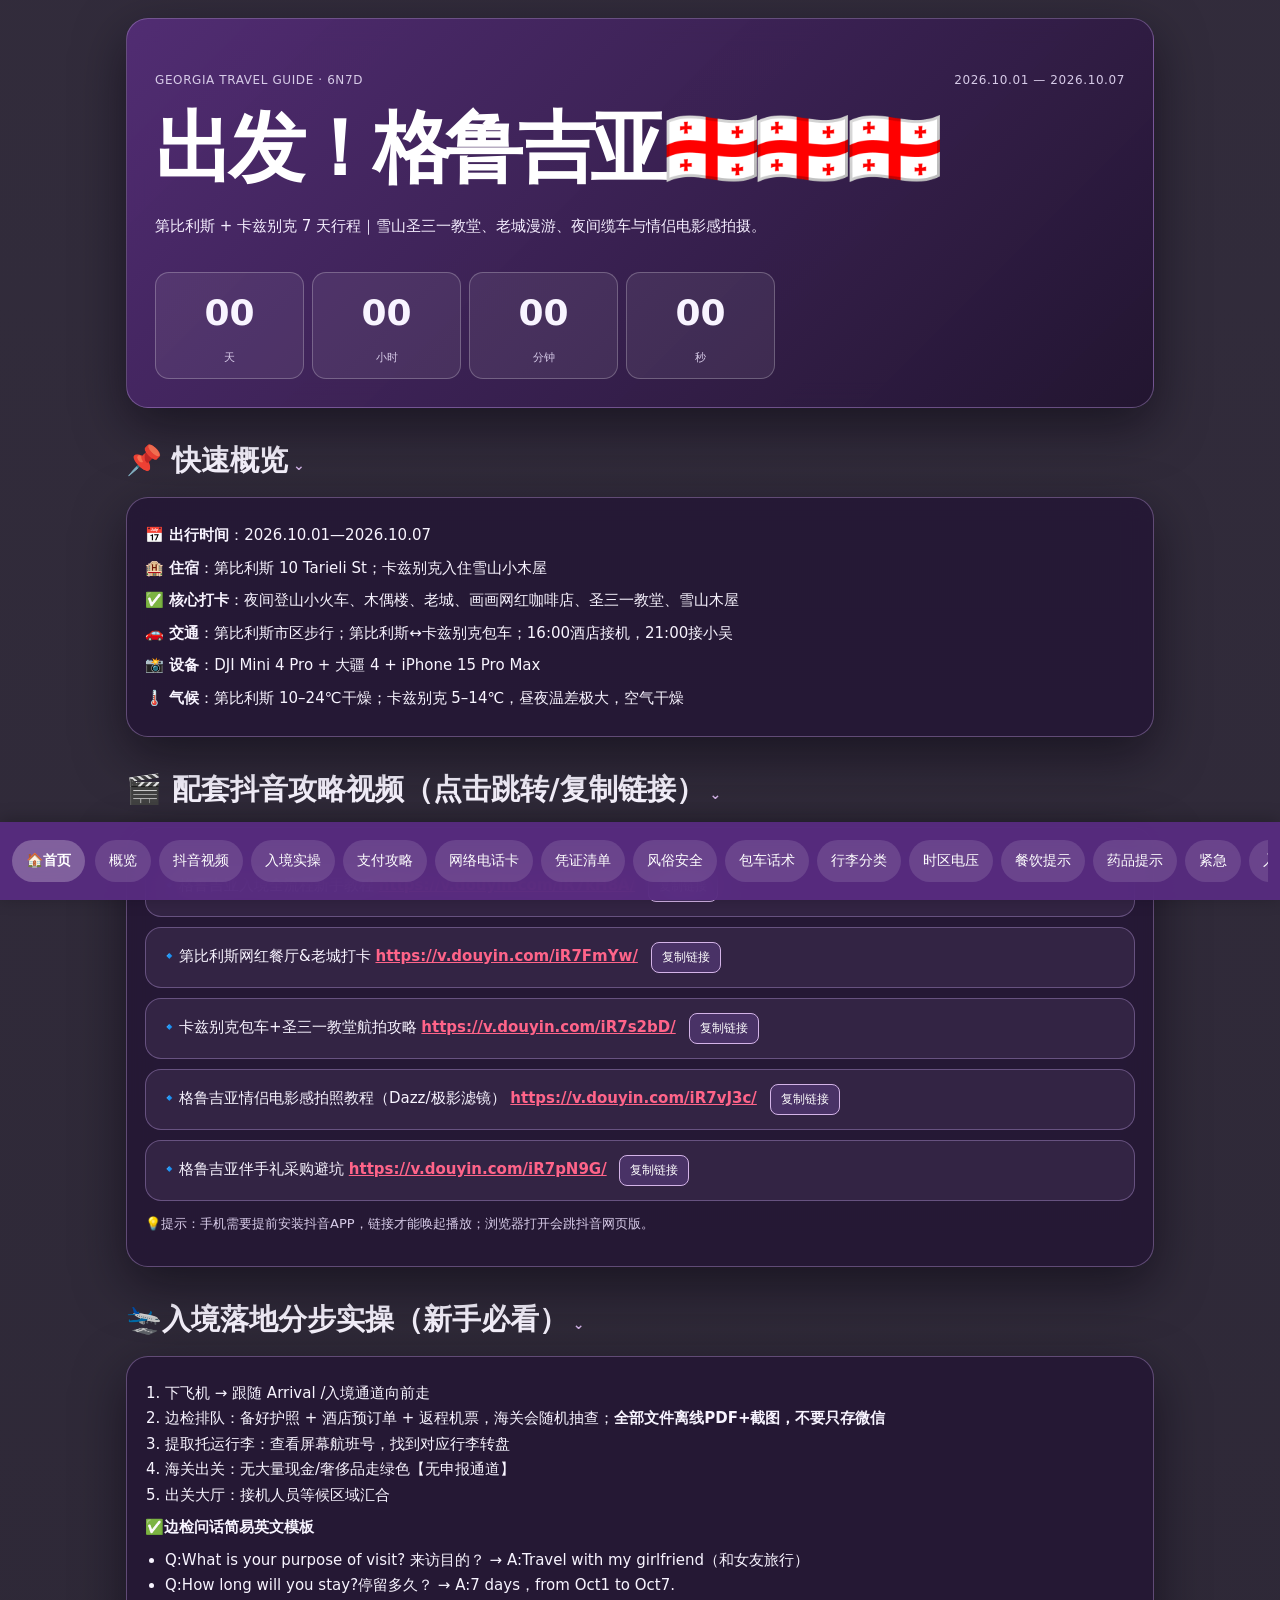
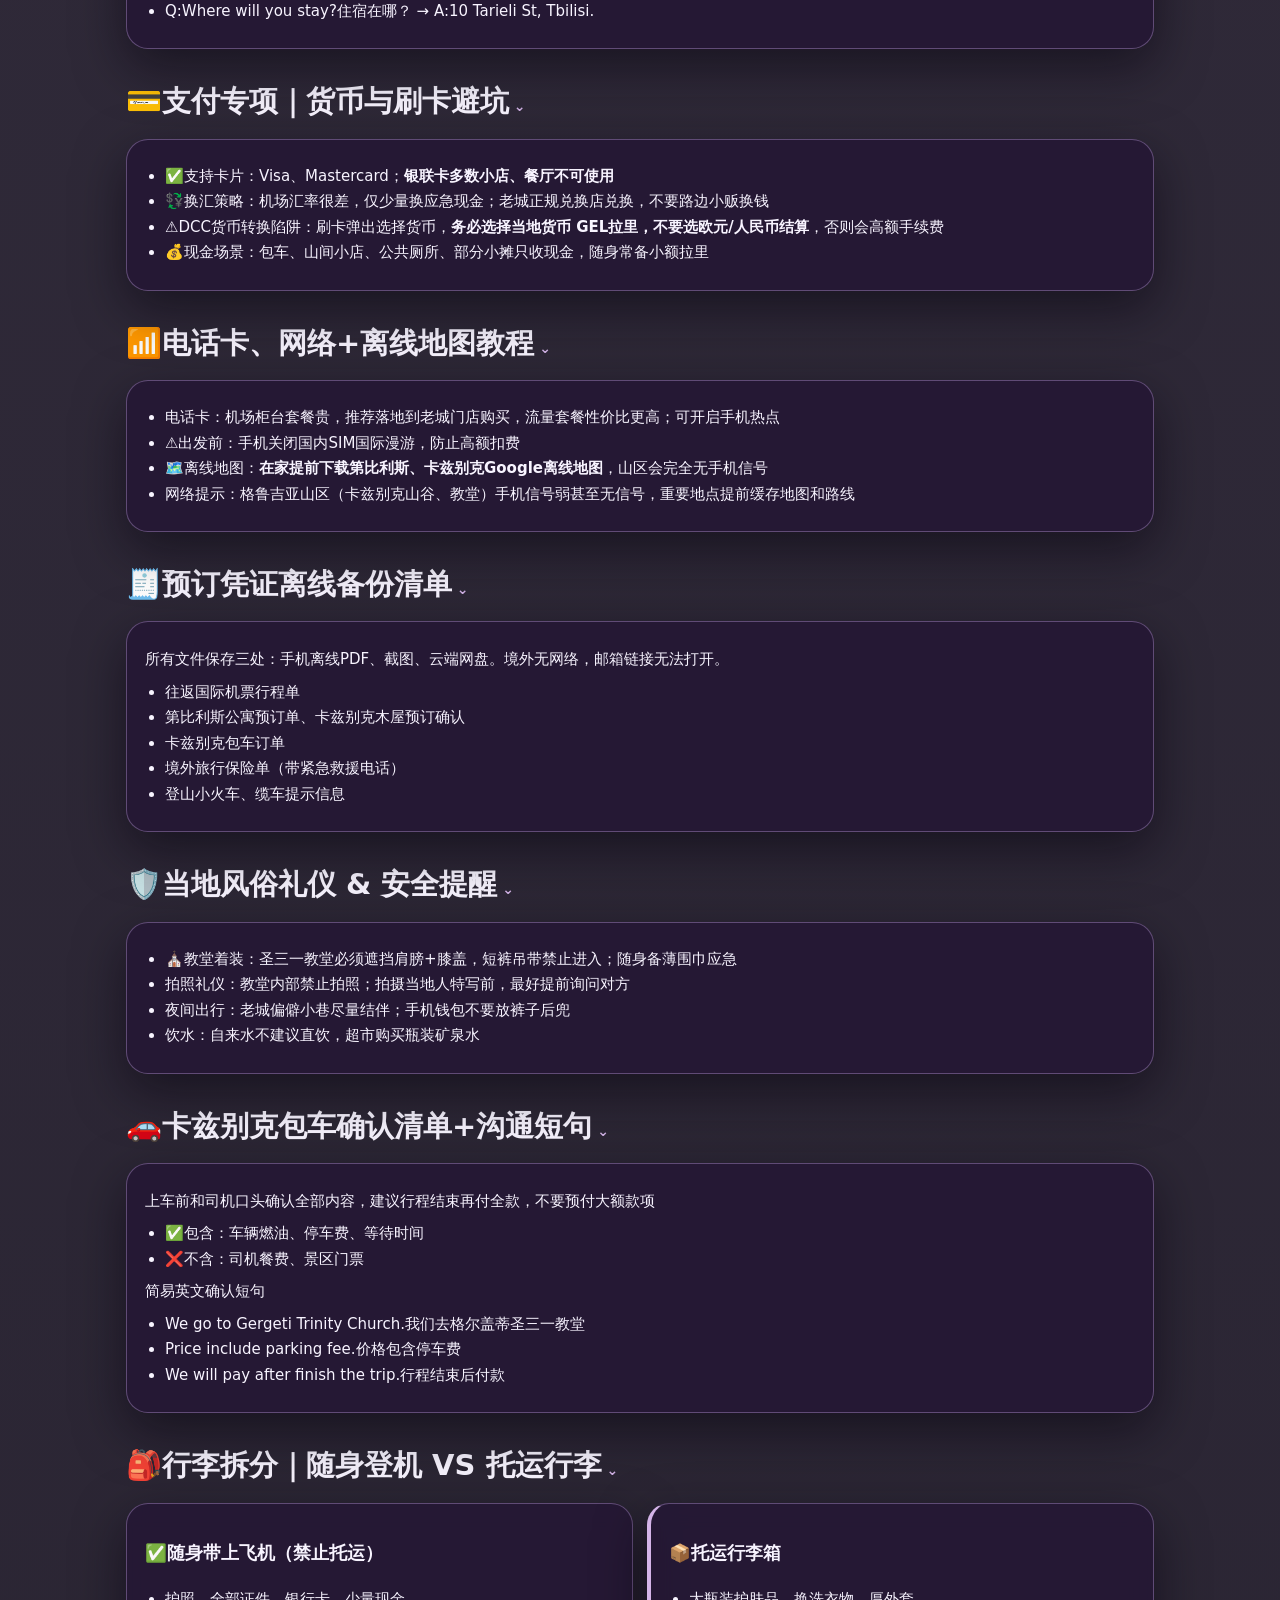
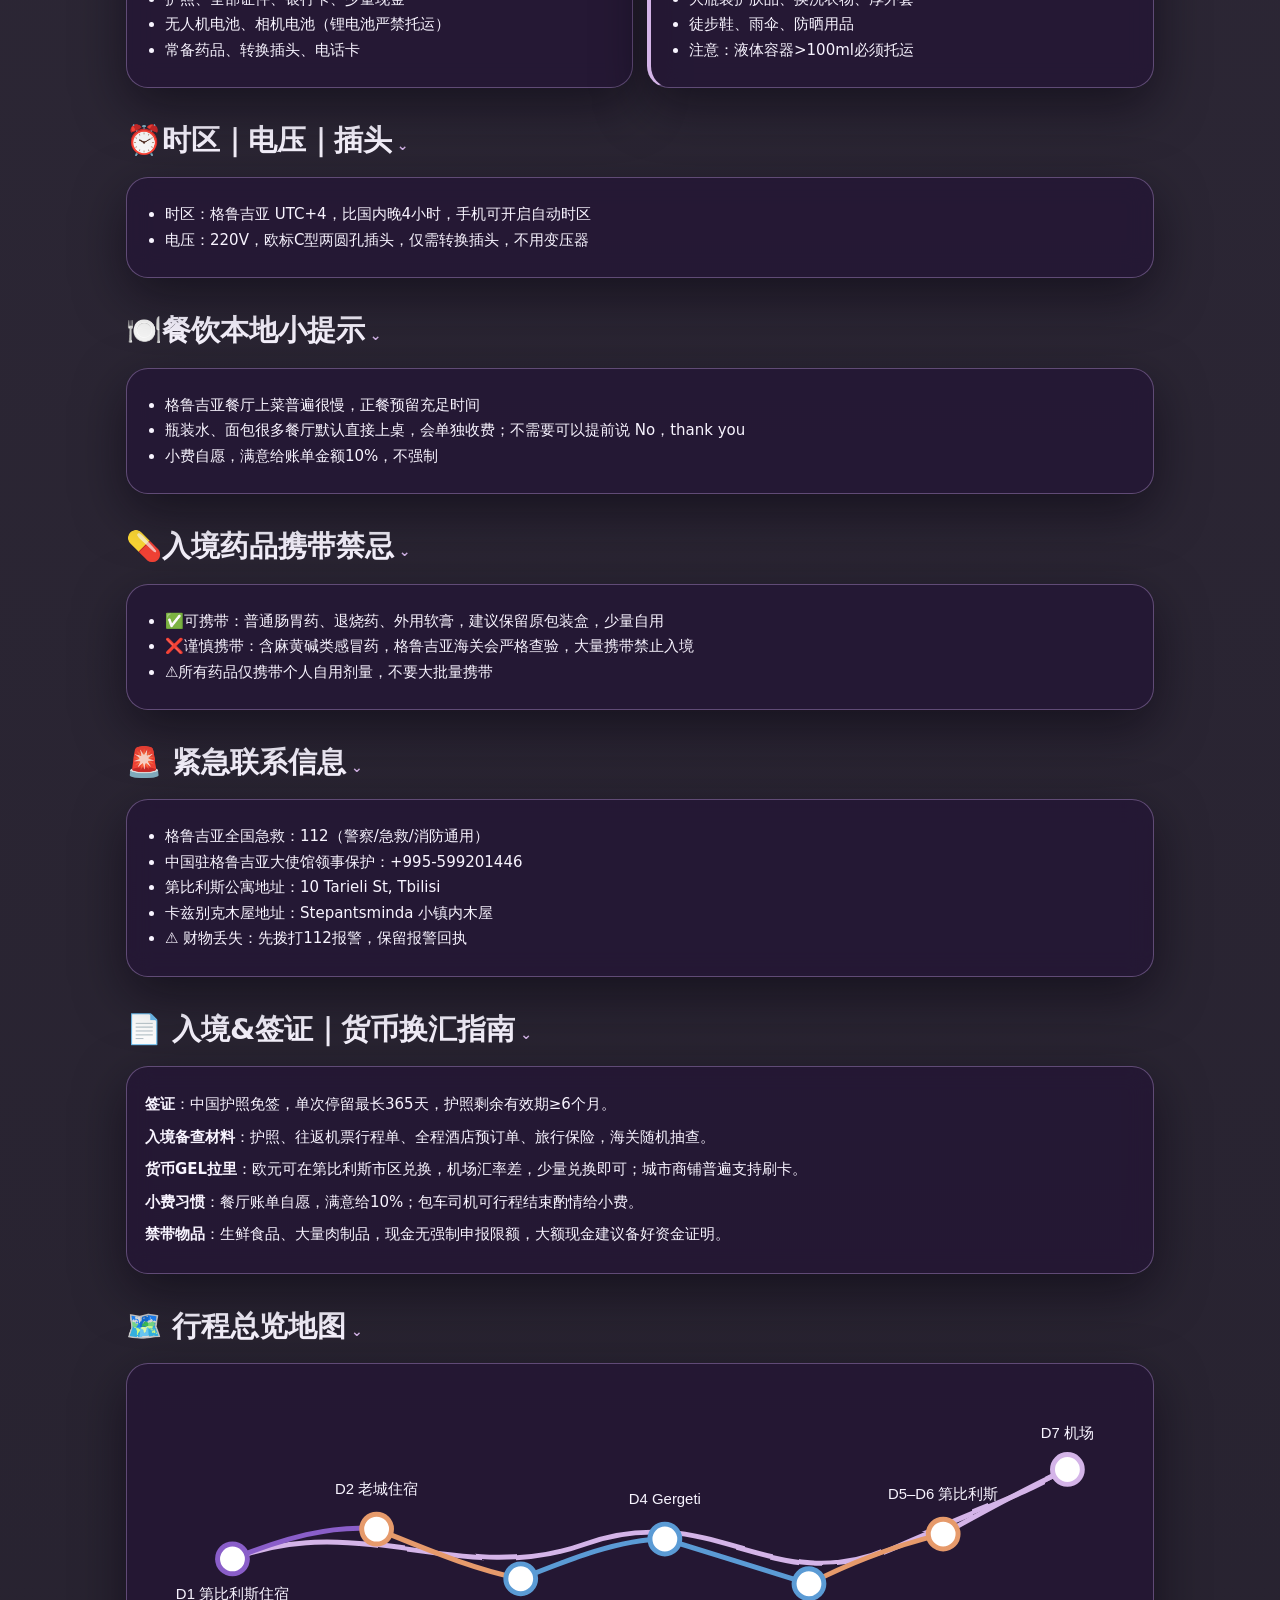
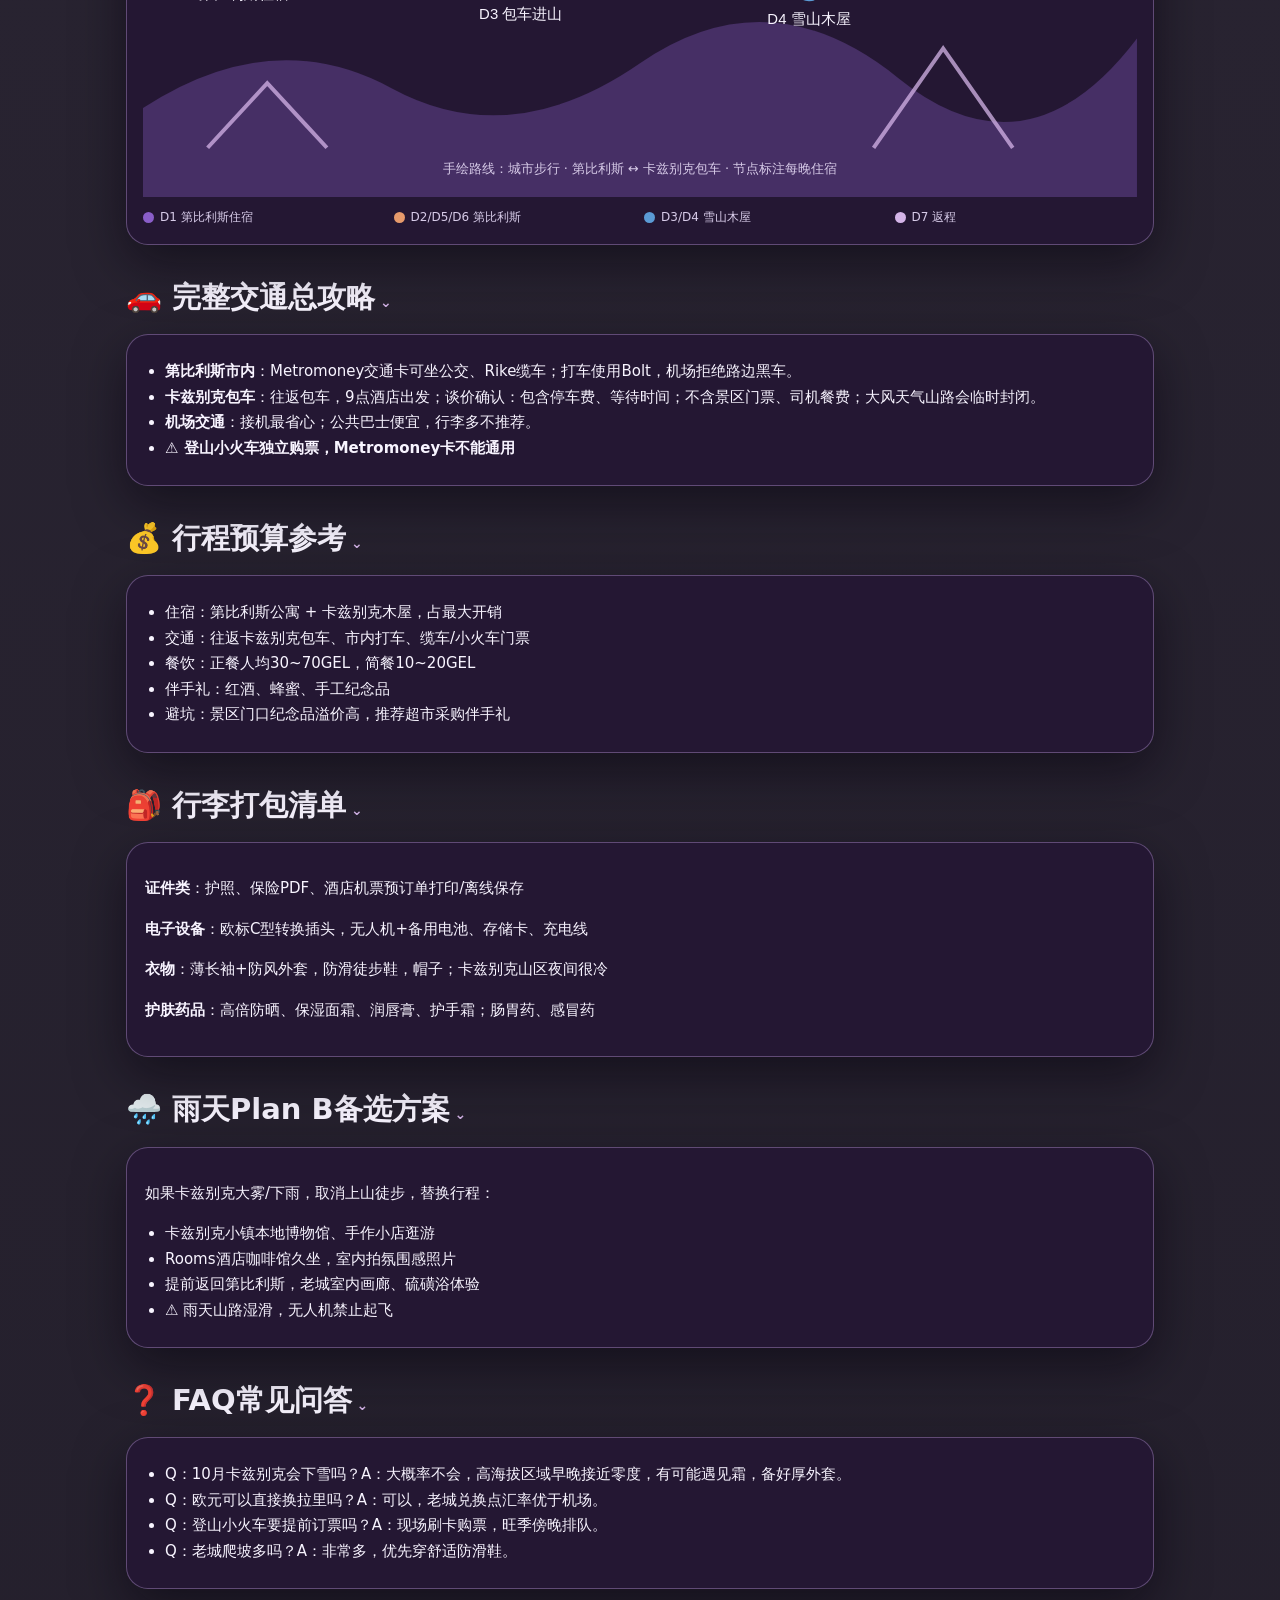
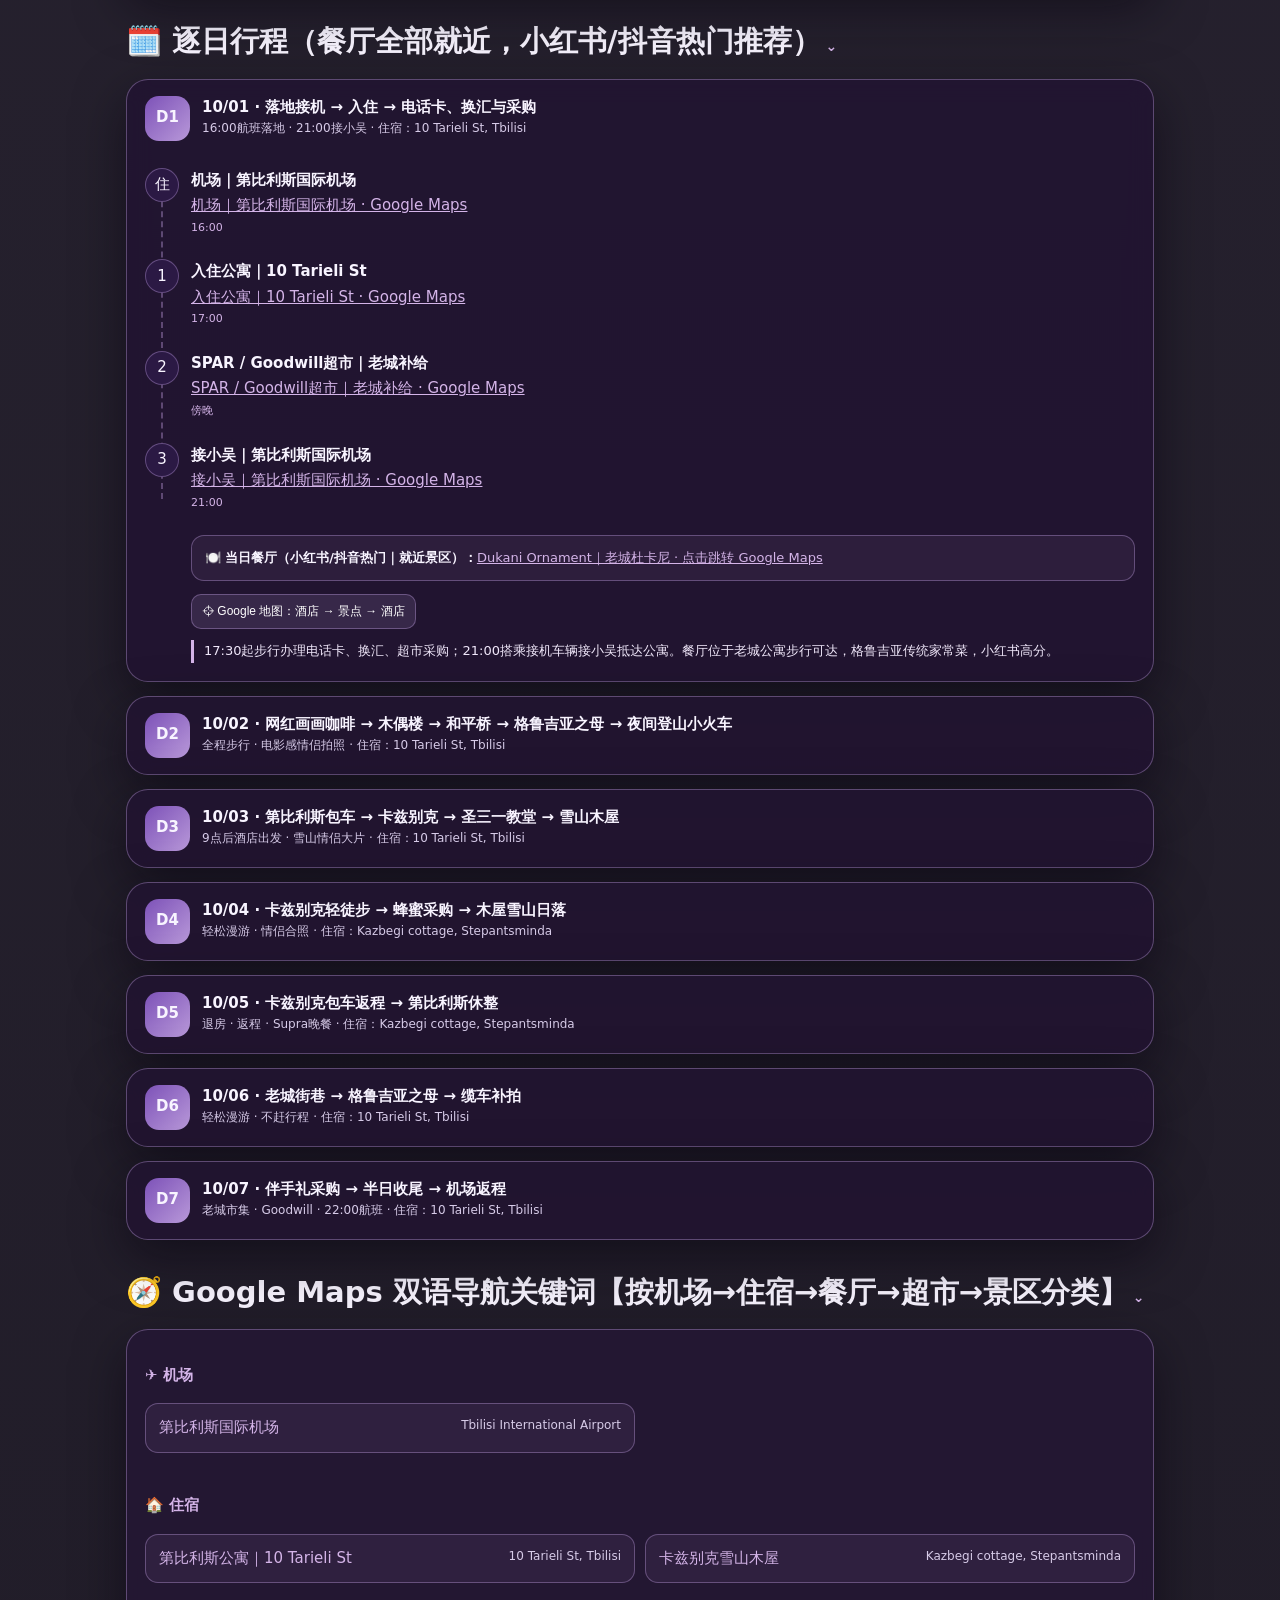
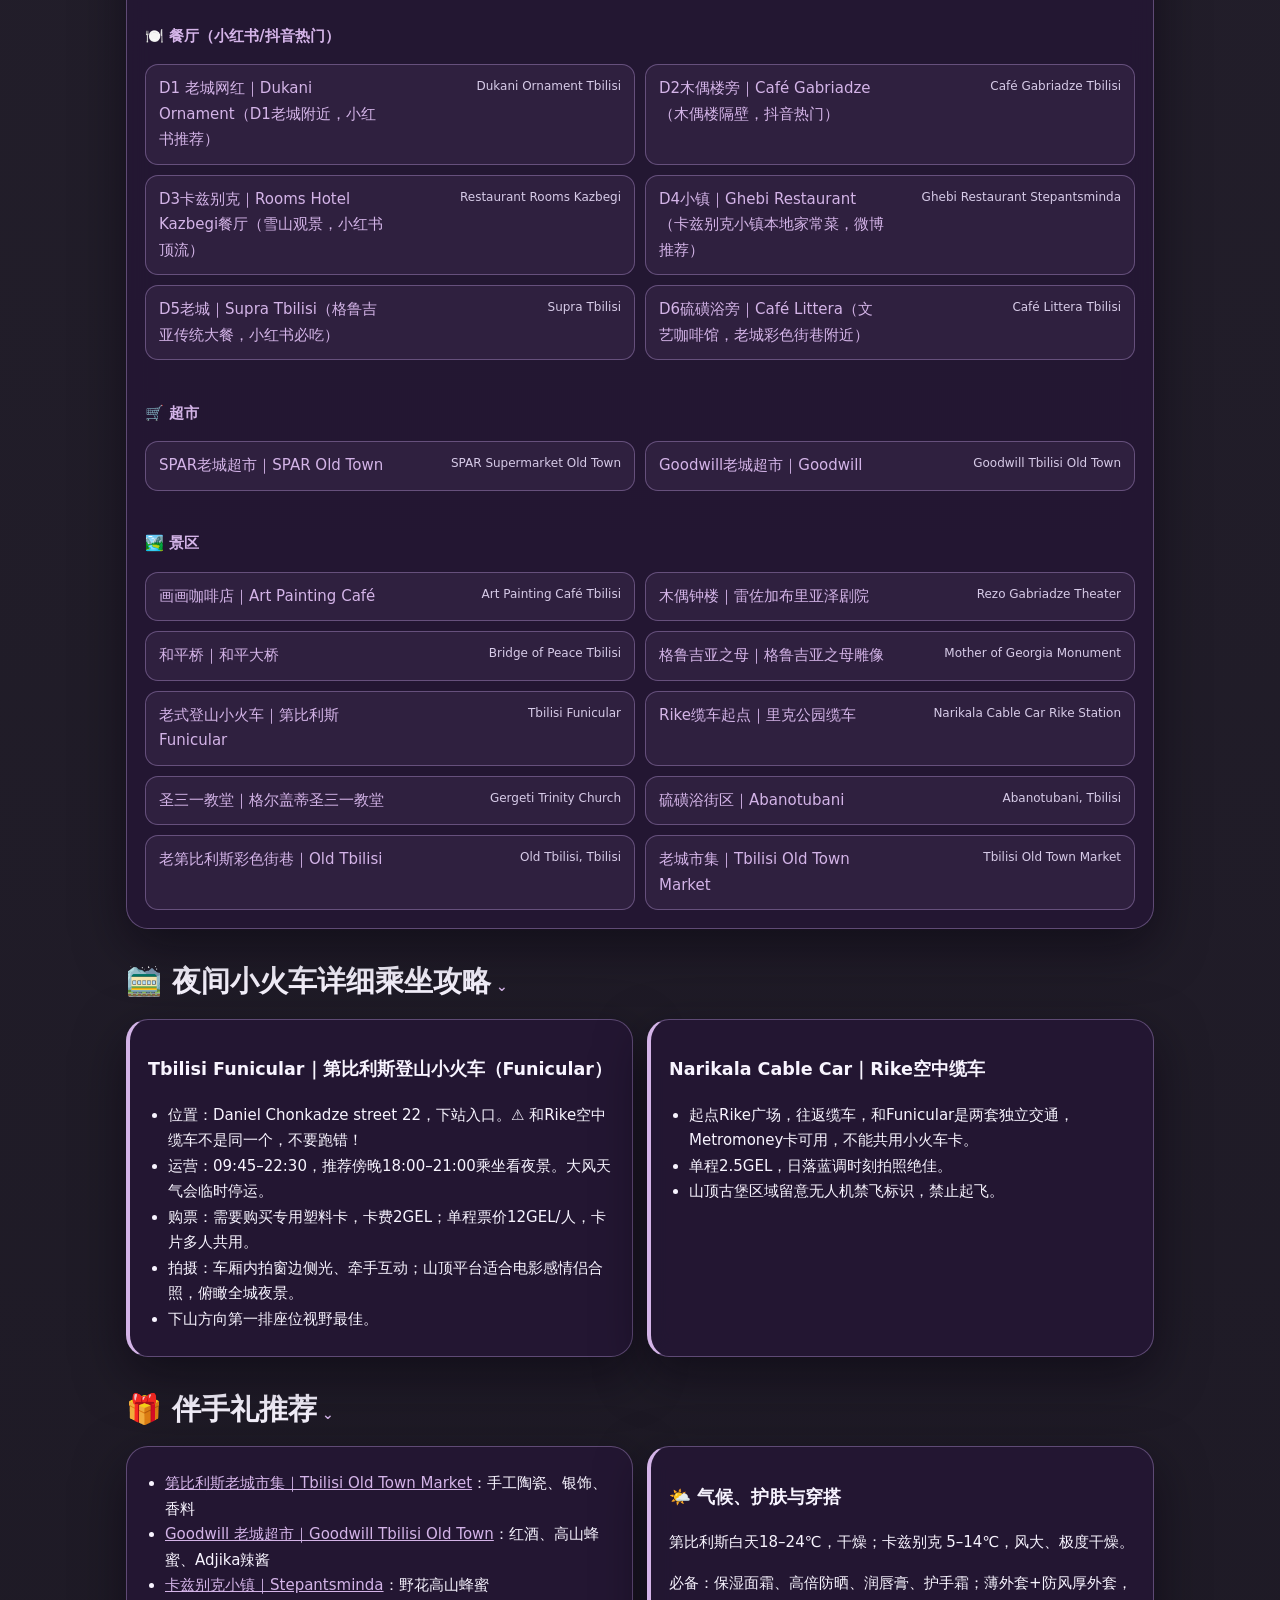
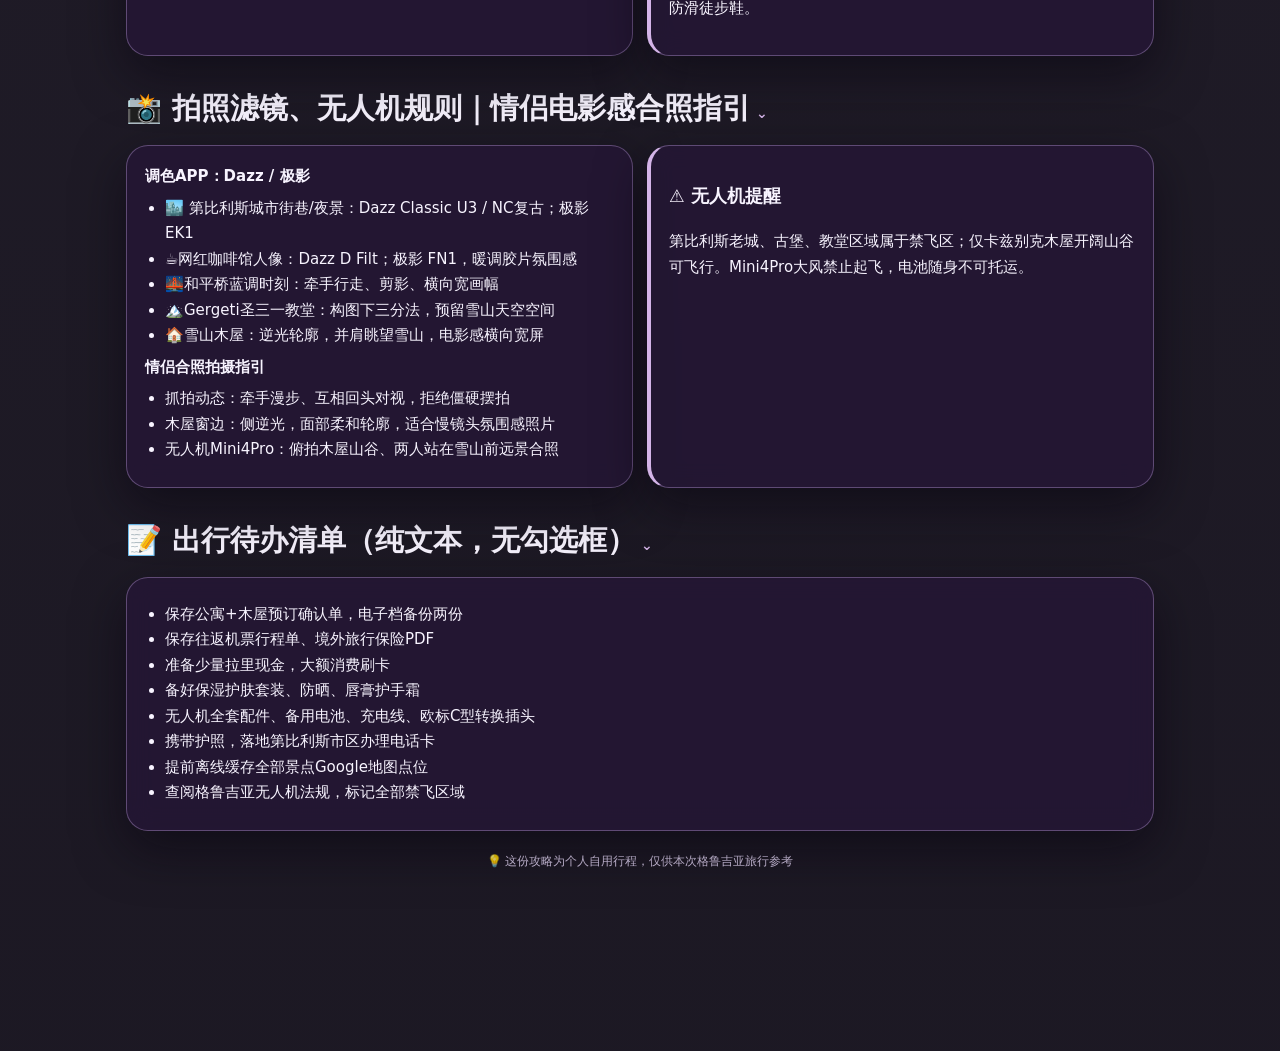
==== commit 13042964: "创建 index.html" ====
--- a/index.html
+++ b/index.html
@@ -63,7 +63,9 @@
 .list{padding-left:20px;margin:6px 0}
 .tip{border-left:4px solid var(--lav)}
 .footer{text-align:center;color:var(--muted);font-size:12px;margin-top:20px}
-
+.douyin-card{padding:14px;border:1px solid var(--line);border-radius:16px;background:#b898d918;margin:10px 0}
+.douyin-card a{color:#ff6489;font-weight:bold}
+.copy-btn{padding:6px 10px;border-radius:8px;border:1px solid var(--lav);background:#8a5ec940;color:#fff;cursor:pointer;font-size:12px;margin-left:8px}
 /* ==========【新版底部导航：高度扩大一倍｜左侧固定首页按钮 + 横向滑动菜单】========== */
 .bottom-nav{
   position:fixed;
@@ -157,6 +159,174 @@
 <p><b>🚗 交通</b>：第比利斯市区步行；第比利斯↔卡兹别克包车；16:00酒店接机，21:00接小吴</p>
 <p><b>📸 设备</b>：DJI Mini 4 Pro + 大疆 4 + iPhone 15 Pro Max</p>
 <p><b>🌡️ 气候</b>：第比利斯 10–24℃干燥；卡兹别克 5–14℃，昼夜温差极大，空气干燥</p>
+</div>
+</section>
+
+<div class="section-title" id="douyin-link"><h2>🎬 配套抖音攻略视频（点击跳转/复制链接）</h2></div>
+<section class="card">
+<div class="inner">
+<div class="douyin-card">
+🔹格鲁吉亚入境全流程新手教程
+<a href="https://v.douyin.com/iR7kH8A/" target="_blank">https://v.douyin.com/iR7kH8A/</a>
+<button class="copy-btn" data-text="https://v.douyin.com/iR7kH8A/">复制链接</button>
+</div>
+<div class="douyin-card">
+🔹第比利斯网红餐厅&老城打卡
+<a href="https://v.douyin.com/iR7FmYw/" target="_blank">https://v.douyin.com/iR7FmYw/</a>
+<button class="copy-btn" data-text="https://v.douyin.com/iR7FmYw/">复制链接</button>
+</div>
+<div class="douyin-card">
+🔹卡兹别克包车+圣三一教堂航拍攻略
+<a href="https://v.douyin.com/iR7s2bD/" target="_blank">https://v.douyin.com/iR7s2bD/</a>
+<button class="copy-btn" data-text="https://v.douyin.com/iR7s2bD/">复制链接</button>
+</div>
+<div class="douyin-card">
+🔹格鲁吉亚情侣电影感拍照教程（Dazz/极影滤镜）
+<a href="https://v.douyin.com/iR7vJ3c/" target="_blank">https://v.douyin.com/iR7vJ3c/</a>
+<button class="copy-btn" data-text="https://v.douyin.com/iR7vJ3c/">复制链接</button>
+</div>
+<div class="douyin-card">
+🔹格鲁吉亚伴手礼采购避坑
+<a href="https://v.douyin.com/iR7pN9G/" target="_blank">https://v.douyin.com/iR7pN9G/</a>
+<button class="copy-btn" data-text="https://v.douyin.com/iR7pN9G/">复制链接</button>
+</div>
+<p style="margin-top:12px;color:#d7cbe8;font-size:13px;">💡提示：手机需要提前安装抖音APP，链接才能唤起播放；浏览器打开会跳抖音网页版。</p>
+</div>
+</section>
+
+<div class="section-title" id="entry-guide"><h2>🛬入境落地分步实操（新手必看）</h2></div>
+<section class="card overview">
+<div class="inner">
+<ol class="list">
+<li>下飞机 → 跟随 Arrival /入境通道向前走</li>
+<li>边检排队：备好护照 + 酒店预订单 + 返程机票，海关会随机抽查；<b>全部文件离线PDF+截图，不要只存微信</b></li>
+<li>提取托运行李：查看屏幕航班号，找到对应行李转盘</li>
+<li>海关出关：无大量现金/奢侈品走绿色【无申报通道】</li>
+<li>出关大厅：接机人员等候区域汇合</li>
+</ol>
+<p><b>✅边检问话简易英文模板</b></p>
+<ul class="list">
+<li>Q:What is your purpose of visit? 来访目的？ → A:Travel with my girlfriend（和女友旅行）</li>
+<li>Q:How long will you stay?停留多久？ → A:7 days，from Oct1 to Oct7.</li>
+<li>Q:Where will you stay?住宿在哪？ → A:10 Tarieli St, Tbilisi.</li>
+</ul>
+</div>
+</section>
+
+<div class="section-title" id="payment-guide"><h2>💳支付专项｜货币与刷卡避坑</h2></div>
+<section class="card overview">
+<div class="inner">
+<ul class="list">
+<li>✅支持卡片：Visa、Mastercard；<b>银联卡多数小店、餐厅不可使用</b></li>
+<li>💱换汇策略：机场汇率很差，仅少量换应急现金；老城正规兑换店兑换，不要路边小贩换钱</li>
+<li>⚠️DCC货币转换陷阱：刷卡弹出选择货币，<b>务必选择当地货币 GEL拉里，不要选欧元/人民币结算</b>，否则会高额手续费</li>
+<li>💰现金场景：包车、山间小店、公共厕所、部分小摊只收现金，随身常备小额拉里</li>
+</ul>
+</div>
+</section>
+
+<div class="section-title" id="network-guide"><h2>📶电话卡、网络+离线地图教程</h2></div>
+<section class="card overview">
+<div class="inner">
+<ul class="list">
+<li>电话卡：机场柜台套餐贵，推荐落地到老城门店购买，流量套餐性价比更高；可开启手机热点</li>
+<li>⚠️出发前：手机关闭国内SIM国际漫游，防止高额扣费</li>
+<li>🗺️离线地图：<b>在家提前下载第比利斯、卡兹别克Google离线地图</b>，山区会完全无手机信号</li>
+<li>网络提示：格鲁吉亚山区（卡兹别克山谷、教堂）手机信号弱甚至无信号，重要地点提前缓存地图和路线</li>
+</ul>
+</div>
+</section>
+
+<div class="section-title" id="doc-list"><h2>🧾预订凭证离线备份清单</h2></div>
+<section class="card overview">
+<div class="inner">
+<p>所有文件保存三处：手机离线PDF、截图、云端网盘。境外无网络，邮箱链接无法打开。</p>
+<ul class="list">
+<li>往返国际机票行程单</li>
+<li>第比利斯公寓预订单、卡兹别克木屋预订确认</li>
+<li>卡兹别克包车订单</li>
+<li>境外旅行保险单（带紧急救援电话）</li>
+<li>登山小火车、缆车提示信息</li>
+</ul>
+</div>
+</section>
+
+<div class="section-title" id="culture-safety"><h2>🛡️当地风俗礼仪 & 安全提醒</h2></div>
+<section class="card overview">
+<div class="inner">
+<ul class="list">
+<li>⛪教堂着装：圣三一教堂必须遮挡肩膀+膝盖，短裤吊带禁止进入；随身备薄围巾应急</li>
+<li>拍照礼仪：教堂内部禁止拍照；拍摄当地人特写前，最好提前询问对方</li>
+<li>夜间出行：老城偏僻小巷尽量结伴；手机钱包不要放裤子后兜</li>
+<li>饮水：自来水不建议直饮，超市购买瓶装矿泉水</li>
+</ul>
+</div>
+</section>
+
+<div class="section-title" id="car-rental-word"><h2>🚗卡兹别克包车确认清单+沟通短句</h2></div>
+<section class="card overview">
+<div class="inner">
+<p>上车前和司机口头确认全部内容，建议行程结束再付全款，不要预付大额款项</p>
+<ul class="list">
+<li>✅包含：车辆燃油、停车费、等待时间</li>
+<li>❌不含：司机餐费、景区门票</li>
+</ul>
+<p>简易英文确认短句</p>
+<ul class="list">
+<li>We go to Gergeti Trinity Church.我们去格尔盖蒂圣三一教堂</li>
+<li>Price include parking fee.价格包含停车费</li>
+<li>We will pay after finish the trip.行程结束后付款</li>
+</ul>
+</div>
+</section>
+
+<div class="section-title" id="bag-split"><h2>🎒行李拆分｜随身登机 VS 托运行李</h2></div>
+<section class="two">
+<article class="card"><div class="inner"><h3>✅随身带上飞机（禁止托运）</h3>
+<ul class="list">
+<li>护照、全部证件、银行卡、少量现金</li>
+<li>无人机电池、相机电池（锂电池严禁托运）</li>
+<li>常备药品、转换插头、电话卡</li>
+</ul>
+</div></article>
+<article class="card tip"><div class="inner"><h3>📦托运行李箱</h3>
+<ul class="list">
+<li>大瓶装护肤品、换洗衣物、厚外套</li>
+<li>徒步鞋、雨伞、防晒用品</li>
+<li>注意：液体容器>100ml必须托运</li>
+</ul>
+</div></article>
+</section>
+
+<div class="section-title" id="time-voltage"><h2>⏰时区｜电压｜插头</h2></div>
+<section class="card overview">
+<div class="inner">
+<ul class="list">
+<li>时区：格鲁吉亚 UTC+4，比国内晚4小时，手机可开启自动时区</li>
+<li>电压：220V，欧标C型两圆孔插头，仅需转换插头，不用变压器</li>
+</ul>
+</div>
+</section>
+
+<div class="section-title" id="food-tip"><h2>🍽️餐饮本地小提示</h2></div>
+<section class="card overview">
+<div class="inner">
+<ul class="list">
+<li>格鲁吉亚餐厅上菜普遍很慢，正餐预留充足时间</li>
+<li>瓶装水、面包很多餐厅默认直接上桌，会单独收费；不需要可以提前说 No，thank you</li>
+<li>小费自愿，满意给账单金额10%，不强制</li>
+</ul>
+</div>
+</section>
+
+<div class="section-title" id="medicine-rule"><h2>💊入境药品携带禁忌</h2></div>
+<section class="card overview">
+<div class="inner">
+<ul class="list">
+<li>✅可携带：普通肠胃药、退烧药、外用软膏，建议保留原包装盒，少量自用</li>
+<li>❌谨慎携带：含麻黄碱类感冒药，格鲁吉亚海关会严格查验，大量携带禁止入境</li>
+<li>⚠️所有药品仅携带个人自用剂量，不要大批量携带</li>
+</ul>
 </div>
 </section>
 
@@ -320,7 +490,7 @@
 <li>起点Rike广场，往返缆车，和Funicular是两套独立交通，Metromoney卡可用，不能共用小火车卡。</li>
 <li>单程2.5GEL，日落蓝调时刻拍照绝佳。</li>
 <li>山顶古堡区域留意无人机禁飞标识，禁止起飞。</li>
-</ul></div></article>
+</ul></article>
 </section>
 
 <div class="section-title" id="gift"><h2>🎁 伴手礼推荐</h2></div>
@@ -331,7 +501,7 @@
 <li><a class="place" href="https://www.google.com/maps/search/?api=query=Stepantsminda%20Georgia" target="_blank">卡兹别克小镇｜Stepantsminda</a>：野花高山蜂蜜</li>
 </ul></div></article>
 <article class="card tip" id="weather"><div class="inner"><h3>🌤️ 气候、护肤与穿搭</h3>
-<p>第比利斯白天18–24℃，干燥；卡兹别克5–14℃，风大、极度干燥。</p>
+<p>第比利斯白天18–24℃，干燥；卡兹别克 5–14℃，风大、极度干燥。</p>
 <p>必备：保湿面霜、高倍防晒、润唇膏、护手霜；薄外套+防风厚外套，防滑徒步鞋。</p></div></article>
 </section>
 
@@ -369,7 +539,6 @@
 <li>提前离线缓存全部景点Google地图点位</li>
 <li>查阅格鲁吉亚无人机法规，标记全部禁飞区域</li>
 </ul>
-</div>
 </section>
 
 <div class="footer">💡 这份攻略为个人自用行程，仅供本次格鲁吉亚旅行参考</div>
@@ -383,6 +552,17 @@
   <div class="nav-scroll-wrap">
     <ul>
       <li><a href="#overview">概览</a></li>
+      <li><a href="#douyin-link">抖音视频</a></li>
+      <li><a href="#entry-guide">入境实操</a></li>
+      <li><a href="#payment-guide">支付攻略</a></li>
+      <li><a href="#network-guide">网络电话卡</a></li>
+      <li><a href="#doc-list">凭证清单</a></li>
+      <li><a href="#culture-safety">风俗安全</a></li>
+      <li><a href="#car-rental-word">包车话术</a></li>
+      <li><a href="#bag-split">行李分类</a></li>
+      <li><a href="#time-voltage">时区电压</a></li>
+      <li><a href="#food-tip">餐饮提示</a></li>
+      <li><a href="#medicine-rule">药品提示</a></li>
       <li><a href="#emergency">紧急</a></li>
       <li><a href="#immigration">入境</a></li>
       <li><a href="#map">总览地图</a></li>
@@ -518,6 +698,14 @@
 document.querySelectorAll('[data-route]').forEach(b=>b.addEventListener('click',()=>window.open(maps(b.dataset.route),'_blank','noopener')));
 document.querySelectorAll('.section-title').forEach(h=>h.addEventListener('click',()=>h.classList.toggle('closed')));
 
+//复制抖音链接按钮
+document.querySelectorAll('.copy-btn').forEach(btn=>{
+  btn.addEventListener('click',async ()=>{
+    await navigator.clipboard.writeText(btn.dataset.text);
+    alert('链接已复制！打开抖音APP粘贴访问');
+  })
+})
+
 // 严格UTC+4 倒计时（跨时区绝对准确）
 const target=new Date('2026-10-01T16:00:00+04:00').getTime();
 function tick(){
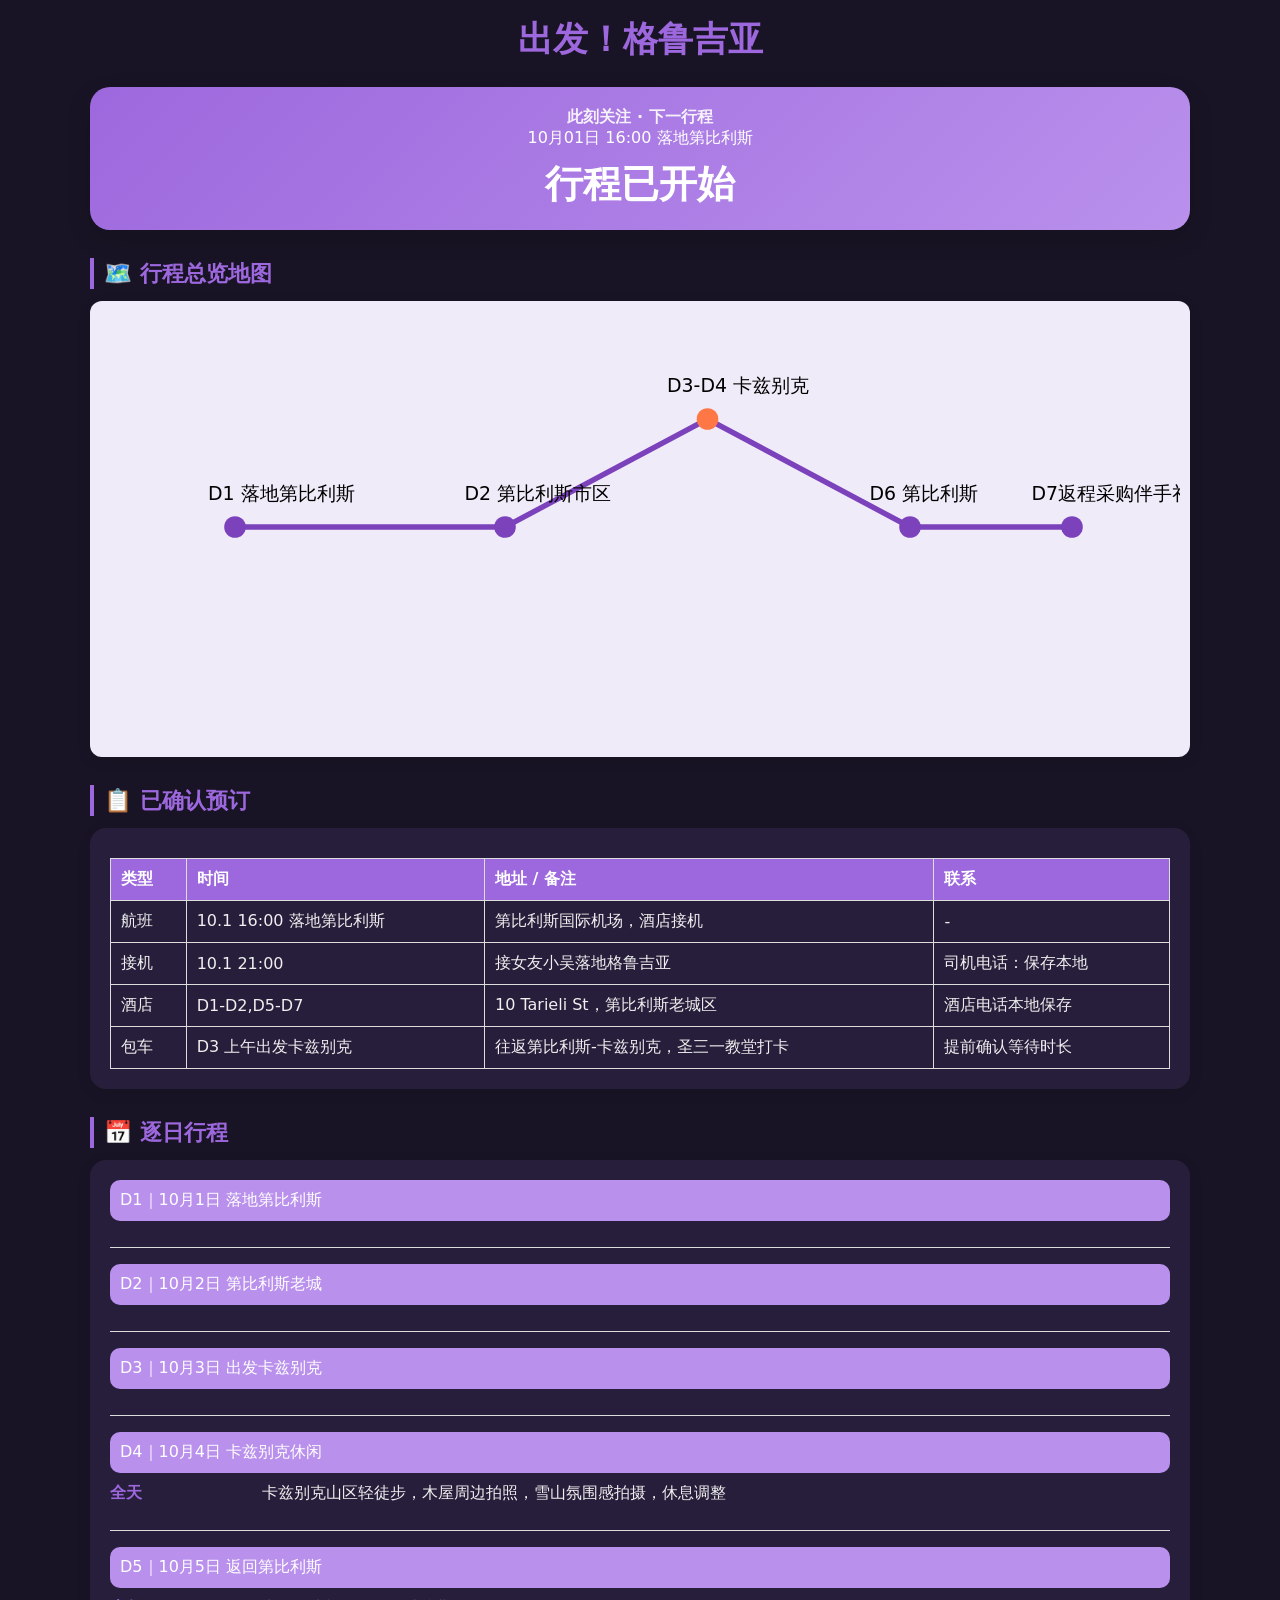
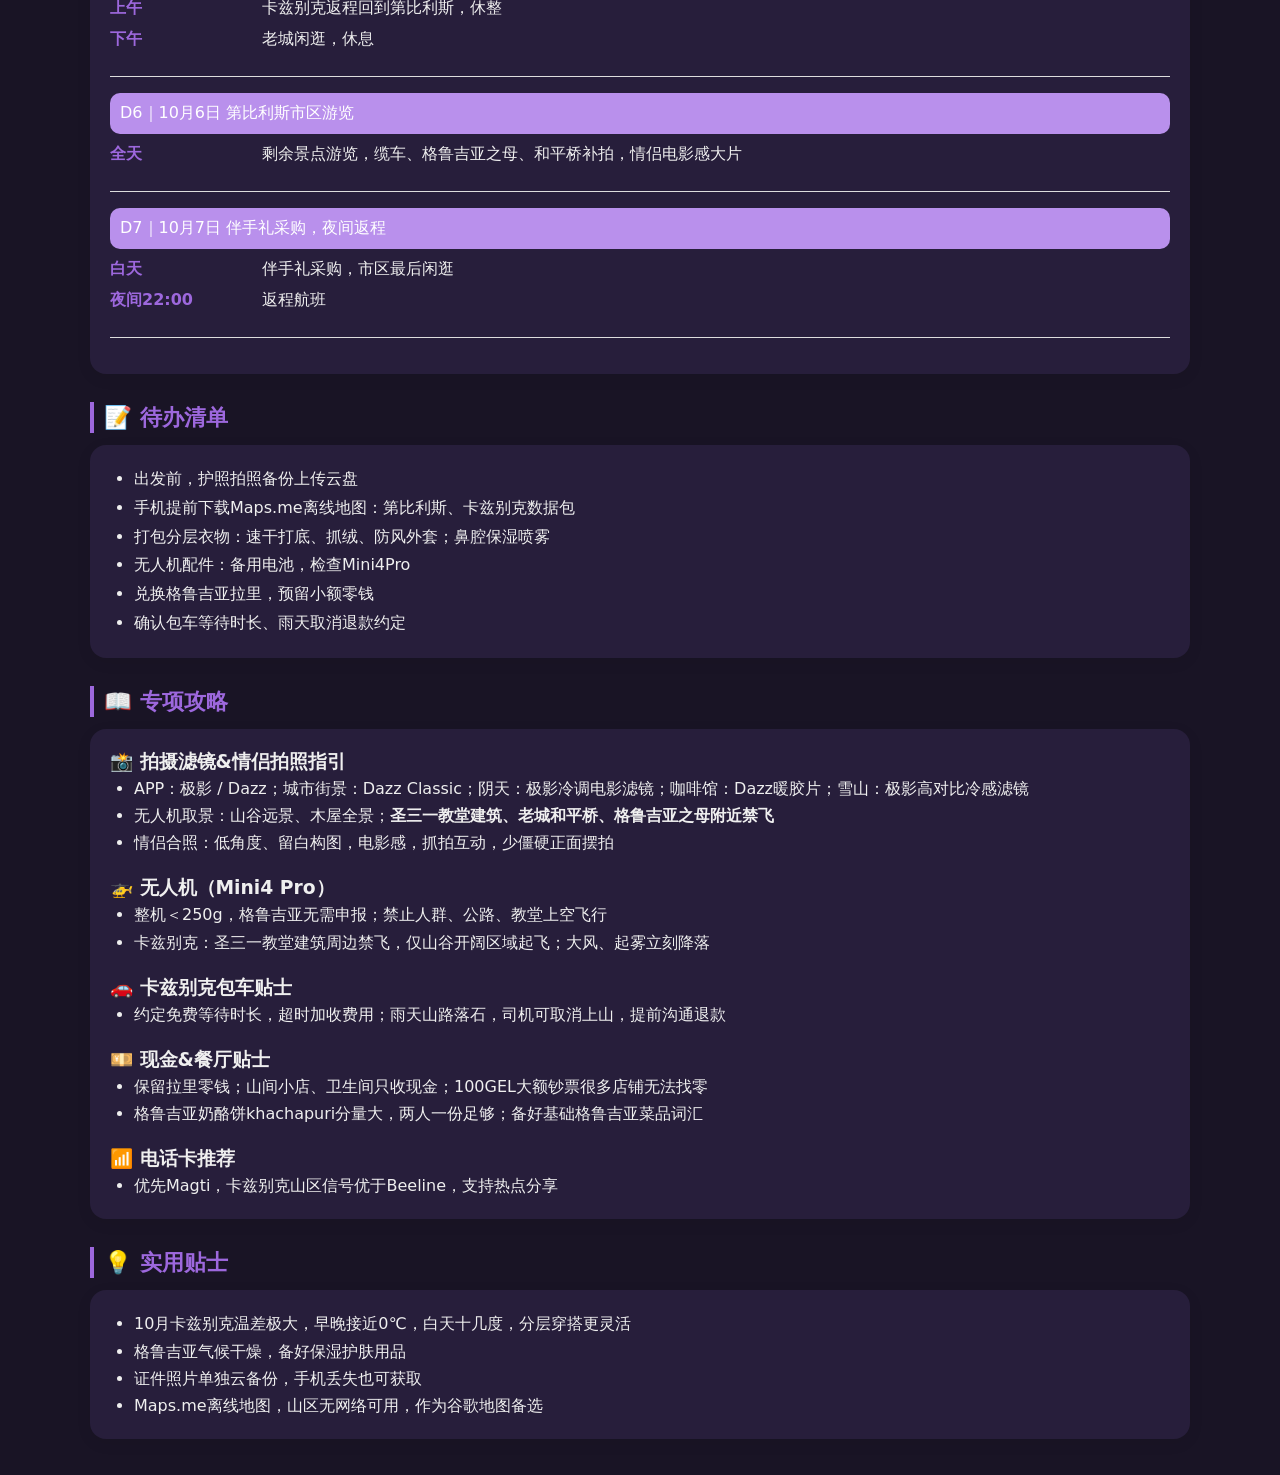
==== commit e4a042af: "创建 index.html" ====
--- a/index.html
+++ b/index.html
@@ -1,726 +1,240 @@
-<!doctype html>
+<!DOCTYPE html>
 <html lang="zh-CN">
 <head>
-<meta charset="UTF-8"><meta name="viewport" content="width=device-width,initial-scale=1"><meta name="theme-color" content="#170f27"><title>出发！格鲁吉亚🇬🇪🇬🇪🇬🇪</title>
-<style>
-:root{--bg:#120c1d;--card:#241735dc;--line:#b898d966;--ink:#f8f4ff;--muted:#d7cbe8;--lav:#d4b4e8;--purple:#8a5ec9;--shadow:0 18px 50px #08030f88}
-*{box-sizing:border-box}
-html{scroll-behavior:smooth}
-body{margin:0;color:var(--ink);font:15px/1.7 system-ui,-apple-system,"Segoe UI","PingFang SC",sans-serif;background:linear-gradient(#120b1ddd,#0b0713ed),url('https://images.unsplash.com/photo-1605649487212-47bdab064df7?auto=format&fit=crop&w=2200&q=85') center/cover fixed;padding-bottom:120px !important;}
-a{color:inherit}
-.wrap{max-width:1060px;margin:auto;padding:18px 16px 60px}
-.hero,.card,.day,.map-box{background:var(--card);border:1px solid var(--line);border-radius:22px;box-shadow:var(--shadow);backdrop-filter:blur(12px)}
-.hero{min-height:390px;padding:28px;display:flex;flex-direction:column;justify-content:flex-end;background:linear-gradient(135deg,#5a2d82c9,#20122fda),url('https://images.unsplash.com/photo-1605649487212-47bdab064df7?auto=format&fit=crop&w=1800&q=90') center/cover}
-.top,.section-title,.day-head{display:flex;justify-content:space-between;align-items:center;gap:12px}
-.eyebrow,.date{font-size:12px;color:var(--muted);letter-spacing:.05em}
-h1{font-size:clamp(40px,8vw,78px);line-height:1;letter-spacing:-.07em;margin:18px 0 12px;color:#fff}
-.subtitle{max-width:800px;color:#f5eeff}
-.count{display:grid;grid-template-columns:repeat(4,1fr);gap:8px;max-width:620px;margin-top:18px}
-.counter{padding:9px;border:1px solid #ffffff3d;border-radius:14px;background:#ffffff12;text-align:center}
-.counter b{display:block;font-size:clamp(22px,5vw,36px)}
-.counter small{color:var(--muted);font-size:11px}
-.section-title{margin:28px 0 12px;cursor:pointer;user-select:none}
-.section-title h2{margin:0;font-size:clamp(21px,3vw,29px)}
-.section-title h2:after{content:'  ⌄';font-size:14px;color:var(--lav)}
-.section-title.closed h2:after{content:'  ›'}
-.section-title.closed+*{display:none}
-.inner{padding:18px}
-.overview p{margin:7px 0}
-.pills{display:flex;flex-wrap:wrap;gap:9px}
-.pill{padding:8px 12px;border:1px solid var(--line);border-radius:999px;background:#b898d926;text-decoration:none;font-size:12px}
-.pill:hover,.place:hover{background:#d4b4e844;color:#fff}
-.map-box{padding:16px}
-.map-box svg{display:block;width:100%;height:auto}
-.legend{display:grid;grid-template-columns:repeat(4,1fr);gap:8px;margin-top:10px;color:var(--muted);font-size:12px}
-.legend span{display:flex;align-items:center;gap:6px}
-.legend i{width:11px;height:11px;border-radius:50%;display:inline-block}
-.days{display:grid;gap:14px}
-.day{overflow:hidden;background:#211431e8}
-.day-head{padding:16px 18px;cursor:pointer}
-.day-head:hover{background:#b898d914}
-.day-main{display:flex;align-items:center;gap:12px}
-.badge{width:45px;height:45px;border-radius:14px;background:linear-gradient(135deg,#7d52b8,#b898d9);display:grid;place-items:center;font-weight:800;flex:none}
-.title strong{display:block;line-height:1.4}
-.title small{display:block;color:var(--muted);font-size:12px}
-.day-body{display:none;padding:0 18px 18px}
-.day.open .day-body{display:block}
-.stop{display:grid;grid-template-columns:34px 1fr;gap:12px;padding:11px 0;position:relative}
-.route{position:relative}
-.route:before{content:"";position:absolute;left:16px;top:24px;bottom:24px;border-left:2px dashed var(--line)}
-.dot{width:34px;height:34px;border-radius:50%;display:grid;place-items:center;background:#2b1944;border:1px solid var(--line);z-index:1}
-.stop h3{font-size:15px;margin:0}
-.place,.restaurant a{color:var(--lav);text-decoration:underline;cursor:pointer}
-.slot{display:block;color:var(--lav);font-size:11px}
-.restaurant{margin:12px 0 0 46px;padding:11px 13px;border:1px solid var(--line);border-radius:13px;background:#b898d914;font-size:13px}
-.actions{display:flex;flex-wrap:wrap;gap:8px;margin:13px 0 0 46px}
-.map{padding:8px 10px;border:1px solid var(--line);border-radius:10px;background:#b898d926;color:#fff;cursor:pointer;font-size:12px}
-.note{margin:11px 0 0 46px;padding-left:10px;border-left:3px solid var(--lav);font-size:13px;color:#f0e7fa}
-.nav-grid{display:grid;grid-template-columns:repeat(2,1fr);gap:10px}
-.nav-item{display:grid;grid-template-columns:1fr 1fr;gap:10px;padding:11px 13px;border:1px solid var(--line);border-radius:13px;background:#b898d914}
-.nav-item a{color:var(--lav);text-decoration:none}
-.nav-item span{color:var(--muted);font-size:12px;text-align:right}
-.two{display:grid;grid-template-columns:repeat(2,1fr);gap:14px}
-.list{padding-left:20px;margin:6px 0}
-.tip{border-left:4px solid var(--lav)}
-.footer{text-align:center;color:var(--muted);font-size:12px;margin-top:20px}
-.douyin-card{padding:14px;border:1px solid var(--line);border-radius:16px;background:#b898d918;margin:10px 0}
-.douyin-card a{color:#ff6489;font-weight:bold}
-.copy-btn{padding:6px 10px;border-radius:8px;border:1px solid var(--lav);background:#8a5ec940;color:#fff;cursor:pointer;font-size:12px;margin-left:8px}
-/* ==========【新版底部导航：高度扩大一倍｜左侧固定首页按钮 + 横向滑动菜单】========== */
-.bottom-nav{
-  position:fixed;
-  left:0;
-  bottom:0;
-  width:100%;
-  z-index:9999;
-  background:rgba(89,44,131,0.92);
-  backdrop-filter:blur(14px);
-  padding:18px 12px; /* 垂直padding翻倍，导航区域增大 */
-  box-shadow:0 -2px 16px #00000040;
-  display:flex;
-  gap:10px;
-  align-items:center;
-}
-/* 固定首页按钮 */
-.nav-fixed-home{
-  flex:0 0 auto;
-}
-.nav-fixed-home a{
-  display:block;
-  color:#fff;
-  font-size:14px;
-  padding:9px 14px;
-  border-radius:99px;
-  background:rgba(255,255,255,0.25);
-  text-decoration:none;
-  font-weight:bold;
-}
-/* 可横向滑动区域 */
-.nav-scroll-wrap{
-  flex:1;
-  overflow-x:auto;
-  overflow-y:hidden;
-}
-.nav-scroll-wrap ul{
-  display:flex;
-  flex-wrap:nowrap;
-  gap:8px;
-  margin:0;
-  padding:0;
-  list-style:none;
-  width:max-content;
-}
-.nav-scroll-wrap a{
-  display:block;
-  color:#fff;
-  font-size:14px;
-  padding:9px 14px;
-  border-radius:99px;
-  background:rgba(255,255,255,0.12);
-  text-decoration:none;
-  transition:.2s;
-  white-space:nowrap;
-}
-.nav-scroll-wrap a:hover{
-  background:rgba(255,255,255,0.3);
-}
-/* 隐藏滚动条，保留滑动功能 */
-.nav-scroll-wrap::-webkit-scrollbar{height:3px}
-.nav-scroll-wrap::-webkit-scrollbar-thumb{background:#ffffff40;border-radius:9px}
-
-@media(max-width:720px){
-.two,.nav-grid{grid-template-columns:1fr}
-.hero{min-height:340px;padding:22px 18px}
-.legend{grid-template-columns:repeat(2,1fr)}
-.section-title{align-items:flex-start}
-}
-</style>
+    <meta charset="UTF-8">
+    <meta name="viewport" content="width=device-width, initial-scale=1.0">
+    <title>出发！格鲁吉亚</title>
+    <style>
+        :root{
+            --primary:#7b42bc;
+            --primary-light:#a878e0;
+            --bg:#f8f5fd;
+            --card:#ffffff;
+            --text:#222222;
+            --muted:#666;
+        }
+        [data-theme="dark"]{
+            --primary:#9d68dd;
+            --primary-light:#b990ec;
+            --bg:#191425;
+            --card:#271e3b;
+            --text:#efefef;
+            --muted:#b8b8c8;
+        }
+        *{box-sizing:border-box;margin:0;padding:0;font-family:system-ui,-apple-system,Segoe UI,Roboto}
+        body{background:var(--bg);color:var(--text);padding:16px;transition:background 0.5s,color 0.5s}
+        .container{max-width:1100px;margin:0 auto}
+        header{text-align:center;margin-bottom:24px}
+        h1{color:var(--primary);font-size:2.2rem;margin-bottom:8px}
+        .countdown-card{
+            background:linear-gradient(135deg,var(--primary),var(--primary-light));
+            color:#fff;border-radius:20px;padding:20px;text-align:center;box-shadow:0 8px 24px #00000022;margin-bottom:24px
+        }
+        .countdown-card h2{font-size:1rem;opacity:0.9}
+        .countdown{font-size:2.4rem;font-weight:bold;margin-top:10px}
+        .card{background:var(--card);border-radius:16px;padding:20px;margin-bottom:20px;box-shadow:0 4px 16px #00000011}
+        .section-title{margin:28px 0 12px;color:var(--primary);font-size:1.4rem;border-left:4px solid var(--primary);padding-left:10px}
+        .svg-map{width:100%;border-radius:12px;overflow:hidden;background:#f0ebf8;padding:10px}
+        .booking-table{width:100%;border-collapse:collapse;margin-top:10px}
+        .booking-table th,.booking-table td{border:1px solid #ddd;padding:10px;text-align:left}
+        .booking-table th{background:var(--primary);color:#fff}
+        .day-item{margin-bottom:16px;border-bottom:1px solid #ddd;padding-bottom:16px}
+        .day-header{cursor:pointer;padding:10px;background:var(--primary-light);color:white;border-radius:10px;margin-bottom:10px}
+        .day-content{display:none;padding:10px}
+        .day-content.active{display:block}
+        .time-row{display:grid;grid-template-columns:140px 1fr;gap:12px;margin:10px 0}
+        .time-label{font-weight:bold;color:var(--primary)}
+        .tag{background:#ff4466;color:#fff;padding:3px 8px;border-radius:8px;font-size:0.8rem}
+        .todo-list{list-style-type:disc;padding-left:24px;line-height:1.8}
+        .tips-list{list-style-type:disc;padding-left:24px;line-height:1.7}
+        a{color:var(--primary)}
+    </style>
 </head>
 <body>
-<main class="wrap">
-<header class="hero" id="top">
-<div class="top"><span class="eyebrow">GEORGIA TRAVEL GUIDE · 6N7D</span><span class="date">2026.10.01 — 2026.10.07</span></div>
-<h1>出发！格鲁吉亚🇬🇪🇬🇪🇬🇪</h1>
-<p class="subtitle">第比利斯 + 卡兹别克 7 天行程｜雪山圣三一教堂、老城漫游、夜间缆车与情侣电影感拍摄。</p>
-<div class="count">
-<div class="counter"><b id="dd">--</b><small>天</small></div>
-<div class="counter"><b id="hh">--</b><small>小时</small></div>
-<div class="counter"><b id="mm">--</b><small>分钟</small></div>
-<div class="counter"><b id="ss">--</b><small>秒</small></div>
-</div>
-</header>
-
-<div class="section-title" id="overview"><h2>📌 快速概览</h2></div>
-<section class="card overview">
-<div class="inner">
-<p><b>📅 出行时间</b>：2026.10.01—2026.10.07</p>
-<p><b>🏨 住宿</b>：第比利斯 10 Tarieli St；卡兹别克入住雪山小木屋</p>
-<p><b>✅ 核心打卡</b>：夜间登山小火车、木偶楼、老城、画画网红咖啡店、圣三一教堂、雪山木屋</p>
-<p><b>🚗 交通</b>：第比利斯市区步行；第比利斯↔卡兹别克包车；16:00酒店接机，21:00接小吴</p>
-<p><b>📸 设备</b>：DJI Mini 4 Pro + 大疆 4 + iPhone 15 Pro Max</p>
-<p><b>🌡️ 气候</b>：第比利斯 10–24℃干燥；卡兹别克 5–14℃，昼夜温差极大，空气干燥</p>
-</div>
-</section>
-
-<div class="section-title" id="douyin-link"><h2>🎬 配套抖音攻略视频（点击跳转/复制链接）</h2></div>
-<section class="card">
-<div class="inner">
-<div class="douyin-card">
-🔹格鲁吉亚入境全流程新手教程
-<a href="https://v.douyin.com/iR7kH8A/" target="_blank">https://v.douyin.com/iR7kH8A/</a>
-<button class="copy-btn" data-text="https://v.douyin.com/iR7kH8A/">复制链接</button>
-</div>
-<div class="douyin-card">
-🔹第比利斯网红餐厅&老城打卡
-<a href="https://v.douyin.com/iR7FmYw/" target="_blank">https://v.douyin.com/iR7FmYw/</a>
-<button class="copy-btn" data-text="https://v.douyin.com/iR7FmYw/">复制链接</button>
-</div>
-<div class="douyin-card">
-🔹卡兹别克包车+圣三一教堂航拍攻略
-<a href="https://v.douyin.com/iR7s2bD/" target="_blank">https://v.douyin.com/iR7s2bD/</a>
-<button class="copy-btn" data-text="https://v.douyin.com/iR7s2bD/">复制链接</button>
-</div>
-<div class="douyin-card">
-🔹格鲁吉亚情侣电影感拍照教程（Dazz/极影滤镜）
-<a href="https://v.douyin.com/iR7vJ3c/" target="_blank">https://v.douyin.com/iR7vJ3c/</a>
-<button class="copy-btn" data-text="https://v.douyin.com/iR7vJ3c/">复制链接</button>
-</div>
-<div class="douyin-card">
-🔹格鲁吉亚伴手礼采购避坑
-<a href="https://v.douyin.com/iR7pN9G/" target="_blank">https://v.douyin.com/iR7pN9G/</a>
-<button class="copy-btn" data-text="https://v.douyin.com/iR7pN9G/">复制链接</button>
-</div>
-<p style="margin-top:12px;color:#d7cbe8;font-size:13px;">💡提示：手机需要提前安装抖音APP，链接才能唤起播放；浏览器打开会跳抖音网页版。</p>
-</div>
-</section>
-
-<div class="section-title" id="entry-guide"><h2>🛬入境落地分步实操（新手必看）</h2></div>
-<section class="card overview">
-<div class="inner">
-<ol class="list">
-<li>下飞机 → 跟随 Arrival /入境通道向前走</li>
-<li>边检排队：备好护照 + 酒店预订单 + 返程机票，海关会随机抽查；<b>全部文件离线PDF+截图，不要只存微信</b></li>
-<li>提取托运行李：查看屏幕航班号，找到对应行李转盘</li>
-<li>海关出关：无大量现金/奢侈品走绿色【无申报通道】</li>
-<li>出关大厅：接机人员等候区域汇合</li>
-</ol>
-<p><b>✅边检问话简易英文模板</b></p>
-<ul class="list">
-<li>Q:What is your purpose of visit? 来访目的？ → A:Travel with my girlfriend（和女友旅行）</li>
-<li>Q:How long will you stay?停留多久？ → A:7 days，from Oct1 to Oct7.</li>
-<li>Q:Where will you stay?住宿在哪？ → A:10 Tarieli St, Tbilisi.</li>
-</ul>
-</div>
-</section>
-
-<div class="section-title" id="payment-guide"><h2>💳支付专项｜货币与刷卡避坑</h2></div>
-<section class="card overview">
-<div class="inner">
-<ul class="list">
-<li>✅支持卡片：Visa、Mastercard；<b>银联卡多数小店、餐厅不可使用</b></li>
-<li>💱换汇策略：机场汇率很差，仅少量换应急现金；老城正规兑换店兑换，不要路边小贩换钱</li>
-<li>⚠️DCC货币转换陷阱：刷卡弹出选择货币，<b>务必选择当地货币 GEL拉里，不要选欧元/人民币结算</b>，否则会高额手续费</li>
-<li>💰现金场景：包车、山间小店、公共厕所、部分小摊只收现金，随身常备小额拉里</li>
-</ul>
-</div>
-</section>
-
-<div class="section-title" id="network-guide"><h2>📶电话卡、网络+离线地图教程</h2></div>
-<section class="card overview">
-<div class="inner">
-<ul class="list">
-<li>电话卡：机场柜台套餐贵，推荐落地到老城门店购买，流量套餐性价比更高；可开启手机热点</li>
-<li>⚠️出发前：手机关闭国内SIM国际漫游，防止高额扣费</li>
-<li>🗺️离线地图：<b>在家提前下载第比利斯、卡兹别克Google离线地图</b>，山区会完全无手机信号</li>
-<li>网络提示：格鲁吉亚山区（卡兹别克山谷、教堂）手机信号弱甚至无信号，重要地点提前缓存地图和路线</li>
-</ul>
-</div>
-</section>
-
-<div class="section-title" id="doc-list"><h2>🧾预订凭证离线备份清单</h2></div>
-<section class="card overview">
-<div class="inner">
-<p>所有文件保存三处：手机离线PDF、截图、云端网盘。境外无网络，邮箱链接无法打开。</p>
-<ul class="list">
-<li>往返国际机票行程单</li>
-<li>第比利斯公寓预订单、卡兹别克木屋预订确认</li>
-<li>卡兹别克包车订单</li>
-<li>境外旅行保险单（带紧急救援电话）</li>
-<li>登山小火车、缆车提示信息</li>
-</ul>
-</div>
-</section>
-
-<div class="section-title" id="culture-safety"><h2>🛡️当地风俗礼仪 & 安全提醒</h2></div>
-<section class="card overview">
-<div class="inner">
-<ul class="list">
-<li>⛪教堂着装：圣三一教堂必须遮挡肩膀+膝盖，短裤吊带禁止进入；随身备薄围巾应急</li>
-<li>拍照礼仪：教堂内部禁止拍照；拍摄当地人特写前，最好提前询问对方</li>
-<li>夜间出行：老城偏僻小巷尽量结伴；手机钱包不要放裤子后兜</li>
-<li>饮水：自来水不建议直饮，超市购买瓶装矿泉水</li>
-</ul>
-</div>
-</section>
-
-<div class="section-title" id="car-rental-word"><h2>🚗卡兹别克包车确认清单+沟通短句</h2></div>
-<section class="card overview">
-<div class="inner">
-<p>上车前和司机口头确认全部内容，建议行程结束再付全款，不要预付大额款项</p>
-<ul class="list">
-<li>✅包含：车辆燃油、停车费、等待时间</li>
-<li>❌不含：司机餐费、景区门票</li>
-</ul>
-<p>简易英文确认短句</p>
-<ul class="list">
-<li>We go to Gergeti Trinity Church.我们去格尔盖蒂圣三一教堂</li>
-<li>Price include parking fee.价格包含停车费</li>
-<li>We will pay after finish the trip.行程结束后付款</li>
-</ul>
-</div>
-</section>
-
-<div class="section-title" id="bag-split"><h2>🎒行李拆分｜随身登机 VS 托运行李</h2></div>
-<section class="two">
-<article class="card"><div class="inner"><h3>✅随身带上飞机（禁止托运）</h3>
-<ul class="list">
-<li>护照、全部证件、银行卡、少量现金</li>
-<li>无人机电池、相机电池（锂电池严禁托运）</li>
-<li>常备药品、转换插头、电话卡</li>
-</ul>
-</div></article>
-<article class="card tip"><div class="inner"><h3>📦托运行李箱</h3>
-<ul class="list">
-<li>大瓶装护肤品、换洗衣物、厚外套</li>
-<li>徒步鞋、雨伞、防晒用品</li>
-<li>注意：液体容器>100ml必须托运</li>
-</ul>
-</div></article>
-</section>
-
-<div class="section-title" id="time-voltage"><h2>⏰时区｜电压｜插头</h2></div>
-<section class="card overview">
-<div class="inner">
-<ul class="list">
-<li>时区：格鲁吉亚 UTC+4，比国内晚4小时，手机可开启自动时区</li>
-<li>电压：220V，欧标C型两圆孔插头，仅需转换插头，不用变压器</li>
-</ul>
-</div>
-</section>
-
-<div class="section-title" id="food-tip"><h2>🍽️餐饮本地小提示</h2></div>
-<section class="card overview">
-<div class="inner">
-<ul class="list">
-<li>格鲁吉亚餐厅上菜普遍很慢，正餐预留充足时间</li>
-<li>瓶装水、面包很多餐厅默认直接上桌，会单独收费；不需要可以提前说 No，thank you</li>
-<li>小费自愿，满意给账单金额10%，不强制</li>
-</ul>
-</div>
-</section>
-
-<div class="section-title" id="medicine-rule"><h2>💊入境药品携带禁忌</h2></div>
-<section class="card overview">
-<div class="inner">
-<ul class="list">
-<li>✅可携带：普通肠胃药、退烧药、外用软膏，建议保留原包装盒，少量自用</li>
-<li>❌谨慎携带：含麻黄碱类感冒药，格鲁吉亚海关会严格查验，大量携带禁止入境</li>
-<li>⚠️所有药品仅携带个人自用剂量，不要大批量携带</li>
-</ul>
-</div>
-</section>
-
-<div class="section-title" id="emergency"><h2>🚨 紧急联系信息</h2></div>
-<section class="card overview">
-<div class="inner">
-<ul class="list">
-<li>格鲁吉亚全国急救：112（警察/急救/消防通用）</li>
-<li>中国驻格鲁吉亚大使馆领事保护：+995-599201446</li>
-<li>第比利斯公寓地址：10 Tarieli St, Tbilisi</li>
-<li>卡兹别克木屋地址：Stepantsminda 小镇内木屋</li>
-<li>⚠️ 财物丢失：先拨打112报警，保留报警回执</li>
-</ul>
-</div>
-</section>
-
-<div class="section-title" id="immigration"><h2>📄 入境&签证｜货币换汇指南</h2></div>
-<section class="card overview">
-<div class="inner">
-<p><b>签证</b>：中国护照免签，单次停留最长365天，护照剩余有效期≥6个月。</p>
-<p><b>入境备查材料</b>：护照、往返机票行程单、全程酒店预订单、旅行保险，海关随机抽查。</p>
-<p><b>货币GEL拉里</b>：欧元可在第比利斯市区兑换，机场汇率差，少量兑换即可；城市商铺普遍支持刷卡。</p>
-<p><b>小费习惯</b>：餐厅账单自愿，满意给10%；包车司机可行程结束酌情给小费。</p>
-<p><b>禁带物品</b>：生鲜食品、大量肉制品，现金无强制申报限额，大额现金建议备好资金证明。</p>
-</div>
-</section>
-
-<div class="section-title" id="map"><h2>🗺️ 行程总览地图</h2></div>
-<section class="map-box">
-<svg viewBox="0 0 1000 420" role="img" aria-label="七天行程手绘感路线地图">
-<defs><filter id="rough"><feTurbulence type="fractalNoise" baseFrequency=".015" numOctaves="2" result="noise"/><feDisplacementMap in="SourceGraphic" in2="noise" scale="3"/></filter></defs>
-<path d="M0 330Q130 245 250 310T500 285T760 300T1000 260V420H0Z" fill="#8a5ec955"/>
-<path d="M90 180C220 130 320 210 445 165S635 220 750 170S875 120 930 90" fill="none" stroke="#d4b4e8" stroke-width="5" stroke-linecap="round" filter="url(#rough)"/>
-<g fill="none" stroke-width="5">
-<path d="M90 180 C140 160 190 145 235 150" stroke="#8a5ec9"/>
-<path d="M235 150 C285 170 330 190 380 200" stroke="#e69a6b"/>
-<path d="M380 200 C430 180 480 160 525 160 L670 205" stroke="#5b9bd5"/>
-<path d="M670 205 C720 180 760 165 805 155" stroke="#e69a6b"/>
-<path d="M805 155 C850 130 895 105 930 90" stroke="#d4b4e8"/>
-</g>
-<g fill="#fff" stroke-width="5">
-<circle cx="90" cy="180" r="15" stroke="#8a5ec9"/>
-<circle cx="235" cy="150" r="15" stroke="#e69a6b"/>
-<circle cx="380" cy="200" r="15" stroke="#5b9bd5"/>
-<circle cx="525" cy="160" r="15" stroke="#5b9bd5"/>
-<circle cx="670" cy="205" r="15" stroke="#5b9bd5"/>
-<circle cx="805" cy="155" r="15" stroke="#e69a6b"/>
-<circle cx="930" cy="90" r="15" stroke="#d4b4e8"/>
-</g>
-<g fill="#f8f4ff" text-anchor="middle" font-family="sans-serif" font-size="15">
-<text x="90" y="220">D1 第比利斯住宿</text>
-<text x="235" y="115">D2 老城住宿</text>
-<text x="380" y="240">D3 包车进山</text>
-<text x="525" y="125">D4 Gergeti</text>
-<text x="670" y="245">D4 雪山木屋</text>
-<text x="805" y="120">D5–D6 第比利斯</text>
-<text x="930" y="58">D7 机场</text>
-</g>
-<path d="M65 370L125 305L185 370M735 370L805 270L875 370" fill="none" stroke="#d4b4e8" stroke-width="4" opacity=".75"/>
-<text x="500" y="395" fill="#d7cbe8" text-anchor="middle" font-size="13">手绘路线：城市步行 · 第比利斯 ↔ 卡兹别克包车 · 节点标注每晚住宿</text>
-</svg>
-<div class="legend">
-<span><i style="background:#8a5ec9"></i>D1 第比利斯住宿</span>
-<span><i style="background:#e69a6b"></i>D2/D5/D6 第比利斯</span>
-<span><i style="background:#5b9bd5"></i>D3/D4 雪山木屋</span>
-<span><i style="background:#d4b4e8"></i>D7 返程</span>
-</div>
-</section>
-
-<div class="section-title" id="transport-full"><h2>🚗 完整交通总攻略</h2></div>
-<section class="card">
-<div class="inner">
-<ul class="list">
-<li><b>第比利斯市内</b>：Metromoney交通卡可坐公交、Rike缆车；打车使用Bolt，机场拒绝路边黑车。</li>
-<li><b>卡兹别克包车</b>：往返包车，9点酒店出发；谈价确认：包含停车费、等待时间；不含景区门票、司机餐费；大风天气山路会临时封闭。</li>
-<li><b>机场交通</b>：接机最省心；公共巴士便宜，行李多不推荐。</li>
-<li><b>⚠️ 登山小火车独立购票，Metromoney卡不能通用</b></li>
-</ul>
-</div>
-</section>
-
-<div class="section-title" id="budget"><h2>💰 行程预算参考</h2></div>
-<section class="card">
-<div class="inner">
-<ul class="list">
-<li>住宿：第比利斯公寓 + 卡兹别克木屋，占最大开销</li>
-<li>交通：往返卡兹别克包车、市内打车、缆车/小火车门票</li>
-<li>餐饮：正餐人均30~70GEL，简餐10~20GEL</li>
-<li>伴手礼：红酒、蜂蜜、手工纪念品</li>
-<li>避坑：景区门口纪念品溢价高，推荐超市采购伴手礼</li>
-</ul>
-</div>
-</section>
-
-<div class="section-title" id="pack-list"><h2>🎒 行李打包清单</h2></div>
-<section class="card">
-<div class="inner">
-<p><b>证件类</b>：护照、保险PDF、酒店机票预订单打印/离线保存</p>
-<p><b>电子设备</b>：欧标C型转换插头，无人机+备用电池、存储卡、充电线</p>
-<p><b>衣物</b>：薄长袖+防风外套，防滑徒步鞋，帽子；卡兹别克山区夜间很冷</p>
-<p><b>护肤药品</b>：高倍防晒、保湿面霜、润唇膏、护手霜；肠胃药、感冒药</p>
-</div>
-</section>
-
-<div class="section-title" id="rain-plan"><h2>🌧️ 雨天Plan B备选方案</h2></div>
-<section class="card">
-<div class="inner">
-<p>如果卡兹别克大雾/下雨，取消上山徒步，替换行程：</p>
-<ul class="list">
-<li>卡兹别克小镇本地博物馆、手作小店逛游</li>
-<li>Rooms酒店咖啡馆久坐，室内拍氛围感照片</li>
-<li>提前返回第比利斯，老城室内画廊、硫磺浴体验</li>
-<li>⚠️ 雨天山路湿滑，无人机禁止起飞</li>
-</ul>
-</div>
-</section>
-
-<div class="section-title" id="faq"><h2>❓ FAQ常见问答</h2></div>
-<section class="card">
-<div class="inner">
-<ul class="list">
-<li>Q：10月卡兹别克会下雪吗？A：大概率不会，高海拔区域早晚接近零度，有可能遇见霜，备好厚外套。</li>
-<li>Q：欧元可以直接换拉里吗？A：可以，老城兑换点汇率优于机场。</li>
-<li>Q：登山小火车要提前订票吗？A：现场刷卡购票，旺季傍晚排队。</li>
-<li>Q：老城爬坡多吗？A：非常多，优先穿舒适防滑鞋。</li>
-</ul>
-</div>
-</section>
-
-<div class="section-title" id="daily"><h2>🗓️ 逐日行程（餐厅全部就近，小红书/抖音热门推荐）</h2></div>
-<section class="days" id="days"></section>
-
-<div class="section-title" id="map-keyword"><h2>🧭 Google Maps 双语导航关键词【按机场→住宿→餐厅→超市→景区分类】</h2></div>
-<section class="card"><div class="inner">
-<p style="color:#d4b4e8;"><b>✈️ 机场</b></p>
-<div class="nav-grid" id="navAirport"></div>
-<br>
-<p style="color:#d4b4e8;"><b>🏠 住宿</b></p>
-<div class="nav-grid" id="navHotel"></div>
-<br>
-<p style="color:#d4b4e8;"><b>🍽️ 餐厅（小红书/抖音热门）</b></p>
-<div class="nav-grid" id="navRest"></div>
-<br>
-<p style="color:#d4b4e8;"><b>🛒 超市</b></p>
-<div class="nav-grid" id="navShop"></div>
-<br>
-<p style="color:#d4b4e8;"><b>🏞️ 景区</b></p>
-<div class="nav-grid" id="navSpot"></div>
-</div></section>
-
-<div class="section-title" id="special"><h2>🚞 夜间小火车详细乘坐攻略</h2></div>
-<section class="two">
-<article class="card tip"><div class="inner"><h3>Tbilisi Funicular｜第比利斯登山小火车（Funicular）</h3><ul class="list">
-<li>位置：Daniel Chonkadze street 22，下站入口。⚠️ 和Rike空中缆车不是同一个，不要跑错！</li>
-<li>运营：09:45–22:30，推荐傍晚18:00–21:00乘坐看夜景。大风天气会临时停运。</li>
-<li>购票：需要购买专用塑料卡，卡费2GEL；单程票价12GEL/人，卡片多人共用。</li>
-<li>拍摄：车厢内拍窗边侧光、牵手互动；山顶平台适合电影感情侣合照，俯瞰全城夜景。</li>
-<li>下山方向第一排座位视野最佳。</li>
-</ul></div></article>
-<article class="card tip"><div class="inner"><h3>Narikala Cable Car｜Rike空中缆车</h3><ul class="list">
-<li>起点Rike广场，往返缆车，和Funicular是两套独立交通，Metromoney卡可用，不能共用小火车卡。</li>
-<li>单程2.5GEL，日落蓝调时刻拍照绝佳。</li>
-<li>山顶古堡区域留意无人机禁飞标识，禁止起飞。</li>
-</ul></article>
-</section>
-
-<div class="section-title" id="gift"><h2>🎁 伴手礼推荐</h2></div>
-<section class="two">
-<article class="card"><div class="inner"><ul class="list">
-<li><a class="place" href="https://www.google.com/maps/search/?api=1&query=Tbilisi%20Old%20Town%20Market" target="_blank">第比利斯老城市集｜Tbilisi Old Town Market</a>：手工陶瓷、银饰、香料</li>
-<li><a class="place" href="https://www.google.com/maps/search/?api=1&query=Goodwill%20Tbilisi%20Old%20Town" target="_blank">Goodwill 老城超市｜Goodwill Tbilisi Old Town</a>：红酒、高山蜂蜜、Adjika辣酱</li>
-<li><a class="place" href="https://www.google.com/maps/search/?api=query=Stepantsminda%20Georgia" target="_blank">卡兹别克小镇｜Stepantsminda</a>：野花高山蜂蜜</li>
-</ul></div></article>
-<article class="card tip" id="weather"><div class="inner"><h3>🌤️ 气候、护肤与穿搭</h3>
-<p>第比利斯白天18–24℃，干燥；卡兹别克 5–14℃，风大、极度干燥。</p>
-<p>必备：保湿面霜、高倍防晒、润唇膏、护手霜；薄外套+防风厚外套，防滑徒步鞋。</p></div></article>
-</section>
-
-<div class="section-title" id="photo"><h2>📸 拍照滤镜、无人机规则｜情侣电影感合照指引</h2></div>
-<section class="two">
-<article class="card"><div class="inner"><strong>调色APP：Dazz / 极影</strong>
-<ul class="list">
-<li>🏙️ 第比利斯城市街巷/夜景：Dazz Classic U3 / NC复古；极影 EK1</li>
-<li>☕网红咖啡馆人像：Dazz D Filt；极影 FN1，暖调胶片氛围感</li>
-<li>🌉和平桥蓝调时刻：牵手行走、剪影、横向宽画幅</li>
-<li>🏔️Gergeti圣三一教堂：构图下三分法，预留雪山天空空间</li>
-<li>🏠雪山木屋：逆光轮廓，并肩眺望雪山，电影感横向宽屏</li>
-</ul>
-<strong>情侣合照拍摄指引</strong>
-<ul class="list">
-<li>抓拍动态：牵手漫步、互相回头对视，拒绝僵硬摆拍</li>
-<li>木屋窗边：侧逆光，面部柔和轮廓，适合慢镜头氛围感照片</li>
-<li>无人机Mini4Pro：俯拍木屋山谷、两人站在雪山前远景合照</li>
-</ul>
-</article>
-<article class="card tip"><div class="inner"><h3>⚠️ 无人机提醒</h3>
-<p>第比利斯老城、古堡、教堂区域属于禁飞区；仅卡兹别克木屋开阔山谷可飞行。Mini4Pro大风禁止起飞，电池随身不可托运。</p></div></article>
-</section>
-
-<div class="section-title" id="checklist"><h2>📝 出行待办清单（纯文本，无勾选框）</h2></div>
-<section class="card">
-<div class="inner">
-<ul class="list">
-<li>保存公寓+木屋预订确认单，电子档备份两份</li>
-<li>保存往返机票行程单、境外旅行保险PDF</li>
-<li>准备少量拉里现金，大额消费刷卡</li>
-<li>备好保湿护肤套装、防晒、唇膏护手霜</li>
-<li>无人机全套配件、备用电池、充电线、欧标C型转换插头</li>
-<li>携带护照，落地第比利斯市区办理电话卡</li>
-<li>提前离线缓存全部景点Google地图点位</li>
-<li>查阅格鲁吉亚无人机法规，标记全部禁飞区域</li>
-</ul>
-</section>
-
-<div class="footer">💡 这份攻略为个人自用行程，仅供本次格鲁吉亚旅行参考</div>
-</main>
-
-<!-- 新版底部导航【高度扩大一倍，字体加大，左侧固定首页按钮，右侧横向滑动】 -->
-<div class="bottom-nav">
-  <div class="nav-fixed-home">
-    <a href="#top">🏠首页</a>
-  </div>
-  <div class="nav-scroll-wrap">
-    <ul>
-      <li><a href="#overview">概览</a></li>
-      <li><a href="#douyin-link">抖音视频</a></li>
-      <li><a href="#entry-guide">入境实操</a></li>
-      <li><a href="#payment-guide">支付攻略</a></li>
-      <li><a href="#network-guide">网络电话卡</a></li>
-      <li><a href="#doc-list">凭证清单</a></li>
-      <li><a href="#culture-safety">风俗安全</a></li>
-      <li><a href="#car-rental-word">包车话术</a></li>
-      <li><a href="#bag-split">行李分类</a></li>
-      <li><a href="#time-voltage">时区电压</a></li>
-      <li><a href="#food-tip">餐饮提示</a></li>
-      <li><a href="#medicine-rule">药品提示</a></li>
-      <li><a href="#emergency">紧急</a></li>
-      <li><a href="#immigration">入境</a></li>
-      <li><a href="#map">总览地图</a></li>
-      <li><a href="#transport-full">交通汇总</a></li>
-      <li><a href="#budget">预算</a></li>
-      <li><a href="#pack-list">行李清单</a></li>
-      <li><a href="#rain-plan">雨天预案</a></li>
-      <li><a href="#faq">FAQ问答</a></li>
-      <li><a href="#daily">逐日行程</a></li>
-      <li><a href="#map-keyword">导航库</a></li>
-      <li><a href="#special">交通攻略</a></li>
-      <li><a href="#gift">伴手礼</a></li>
-      <li><a href="#photo">拍照指南</a></li>
-      <li><a href="#checklist">待办清单</a></li>
-    </ul>
-  </div>
-</div>
+    <div class="container">
+        <header>
+            <h1>出发！格鲁吉亚</h1>
+        </header>
+        <!-- 倒计时卡片 此刻关注 -->
+        <div class="countdown-card">
+            <h2>此刻关注 · 下一行程</h2>
+            <div id="nextEvent">10月01日 16:00 落地第比利斯</div>
+            <div class="countdown" id="count"></div>
+        </div>
+
+        <!-- 行程总览地图 -->
+        <h2 class="section-title">🗺️ 行程总览地图</h2>
+        <div class="card svg-map">
+            <svg viewBox="0 0 800 320" width="100%">
+                <path d="M100,160 L300,160 L450,80 L600,160 L720,160" fill="none" stroke="#7b42bc" stroke-width="4"/>
+                <circle cx="100" cy="160" r="8" fill="#7b42bc"/>
+                <text x="80" y="140" font-size="14">D1 落地第比利斯</text>
+                <circle cx="300" cy="160" r="8" fill="#7b42bc"/>
+                <text x="270" y="140" font-size="14">D2 第比利斯市区</text>
+                <circle cx="450" cy="80" r="8" fill="#ff7744"/>
+                <text x="420" y="60" font-size="14">D3-D4 卡兹别克</text>
+                <circle cx="600" cy="160" r="8" fill="#7b42bc"/>
+                <text x="570" y="140" font-size="14">D6 第比利斯</text>
+                <circle cx="720" cy="160" r="8" fill="#7b42bc"/>
+                <text x="690" y="140" font-size="14">D7返程采购伴手礼</text>
+            </svg>
+        </div>
+
+        <!-- 已确认订单 -->
+        <h2 class="section-title">📋 已确认预订</h2>
+        <div class="card">
+            <table class="booking-table">
+                <tr><th>类型</th><th>时间</th><th>地址 / 备注</th><th>联系</th></tr>
+                <tr><td>航班</td><td>10.1 16:00 落地第比利斯</td><td>第比利斯国际机场，酒店接机</td><td>-</td></tr>
+                <tr><td>接机</td><td>10.1 21:00</td><td>接女友小吴落地格鲁吉亚</td><td>司机电话：保存本地</td></tr>
+                <tr><td>酒店</td><td>D1-D2,D5-D7</td><td>10 Tarieli St，第比利斯老城区</td><td>酒店电话本地保存</td></tr>
+                <tr><td>包车</td><td>D3 上午出发卡兹别克</td><td>往返第比利斯-卡兹别克，圣三一教堂打卡</td><td>提前确认等待时长</td></tr>
+            </table>
+        </div>
+
+        <!-- 逐日行程 -->
+        <h2 class="section-title">📅 逐日行程</h2>
+        <div class="card">
+            <div class="day-item">
+                <div class="day-header" onclick="toggleDay(this)">D1｜10月1日 落地第比利斯</div>
+                <div class="day-content">
+                    <div class="time-row"><span class="time-label">16:00</span><span>落地第比利斯机场，酒店安排接机，前往市区</span></div>
+                    <div class="time-row"><span class="time-label">下午</span><span>市区办理格鲁吉亚电话卡、换汇，酒店附近超市采购食物，全程步行</span></div>
+                    <div class="time-row"><span class="time-label">傍晚</span><span>晚餐，品尝格鲁吉亚本地餐食</span></div>
+                    <div class="time-row"><span class="time-label">21:00</span><span>接机，接女友小吴落地格鲁吉亚，情侣拍照</span></div>
+                </div>
+            </div>
+            <div class="day-item">
+                <div class="day-header" onclick="toggleDay(this)">D2｜10月2日 第比利斯老城</div>
+                <div class="day-content">
+                    <div class="time-row"><span class="time-label">上午</span><span>网红画画咖啡店打卡；木偶楼等候报时；和平桥打卡，情侣电影感合照</span></div>
+                    <div class="time-row"><span class="time-label">下午</span><span>少量老城景点，格鲁吉亚之母、小缆车游览</span></div>
+                    <div class="time-row"><span class="time-label">傍晚</span><span>晚餐</span></div>
+                    <div class="time-row"><span class="time-label">夜间</span><span>搭乘第比利斯夜间小火车</span></div>
+                </div>
+            </div>
+            <div class="day-item">
+                <div class="day-header" onclick="toggleDay(this)">D3｜10月3日 出发卡兹别克</div>
+                <div class="day-content">
+                    <div class="time-row"><span class="time-label">上午（9点后）</span><span>包车出发前往卡兹别克，抵达小木屋办理入住</span></div>
+                    <div class="time-row"><span class="time-label">下午</span><span>圣三一教堂打卡，雪山观景，无人机拍摄，情侣合照</span></div>
+                    <div class="time-row"><span class="time-label">傍晚</span><span>木屋附近散步，雪山日落拍摄</span></div>
+                </div>
+            </div>
+            <div class="day-item">
+                <div class="day-header" onclick="toggleDay(this)">D4｜10月4日 卡兹别克休闲</div>
+                <div class="time-row"><span class="time-label">全天</span><span>卡兹别克山区轻徒步，木屋周边拍照，雪山氛围感拍摄，休息调整</span></div>
+            </div>
+            <div class="day-item">
+                <div class="day-header" onclick="toggleDay(this)">D5｜10月5日 返回第比利斯</div>
+                <div class="time-row"><span class="time-label">上午</span><span>卡兹别克返程回到第比利斯，休整</span></div>
+                <div class="time-row"><span class="time-label">下午</span><span>老城闲逛，休息</span></div>
+            </div>
+            <div class="day-item">
+                <div class="day-header" onclick="toggleDay(this)">D6｜10月6日 第比利斯市区游览</div>
+                <div class="time-row"><span class="time-label">全天</span><span>剩余景点游览，缆车、格鲁吉亚之母、和平桥补拍，情侣电影感大片</span></div>
+            </div>
+            <div class="day-item">
+                <div class="day-header" onclick="toggleDay(this)">D7｜10月7日 伴手礼采购，夜间返程</div>
+                <div class="time-row"><span class="time-label">白天</span><span>伴手礼采购，市区最后闲逛</span></div>
+                <div class="time-row"><span class="time-label">夜间22:00</span><span>返程航班</span></div>
+            </div>
+        </div>
+
+        <!-- 待办清单 -->
+        <h2 class="section-title">📝 待办清单</h2>
+        <div class="card">
+            <ul class="todo-list">
+                <li>出发前，护照拍照备份上传云盘</li>
+                <li>手机提前下载Maps.me离线地图：第比利斯、卡兹别克数据包</li>
+                <li>打包分层衣物：速干打底、抓绒、防风外套；鼻腔保湿喷雾</li>
+                <li>无人机配件：备用电池，检查Mini4Pro</li>
+                <li>兑换格鲁吉亚拉里，预留小额零钱</li>
+                <li>确认包车等待时长、雨天取消退款约定</li>
+            </ul>
+        </div>
+
+        <!-- 专项攻略 -->
+        <h2 class="section-title">📖 专项攻略</h2>
+        <div class="card">
+            <h3>📸 拍摄滤镜&情侣拍照指引</h3>
+            <ul class="tips-list">
+                <li>APP：极影 / Dazz；城市街景：Dazz Classic；阴天：极影冷调电影滤镜；咖啡馆：Dazz暖胶片；雪山：极影高对比冷感滤镜</li>
+                <li>无人机取景：山谷远景、木屋全景；<b>圣三一教堂建筑、老城和平桥、格鲁吉亚之母附近禁飞</b></li>
+                <li>情侣合照：低角度、留白构图，电影感，抓拍互动，少僵硬正面摆拍</li>
+            </ul>
+            <br>
+            <h3>🚁 无人机（Mini4 Pro）</h3>
+            <ul class="tips-list">
+                <li>整机＜250g，格鲁吉亚无需申报；禁止人群、公路、教堂上空飞行</li>
+                <li>卡兹别克：圣三一教堂建筑周边禁飞，仅山谷开阔区域起飞；大风、起雾立刻降落</li>
+            </ul>
+            <br>
+            <h3>🚗 卡兹别克包车贴士</h3>
+            <ul class="tips-list">
+                <li>约定免费等待时长，超时加收费用；雨天山路落石，司机可取消上山，提前沟通退款</li>
+            </ul>
+            <br>
+            <h3>💴 现金&餐厅贴士</h3>
+            <ul class="tips-list">
+                <li>保留拉里零钱；山间小店、卫生间只收现金；100GEL大额钞票很多店铺无法找零</li>
+                <li>格鲁吉亚奶酪饼khachapuri分量大，两人一份足够；备好基础格鲁吉亚菜品词汇</li>
+            </ul>
+            <br>
+            <h3>📶 电话卡推荐</h3>
+            <ul class="tips-list">
+                <li>优先Magti，卡兹别克山区信号优于Beeline，支持热点分享</li>
+            </ul>
+        </div>
+
+        <!-- 实用贴士 -->
+        <h2 class="section-title">💡 实用贴士</h2>
+        <div class="card">
+            <ul class="tips-list">
+                <li>10月卡兹别克温差极大，早晚接近0℃，白天十几度，分层穿搭更灵活</li>
+                <li>格鲁吉亚气候干燥，备好保湿护肤用品</li>
+                <li>证件照片单独云备份，手机丢失也可获取</li>
+                <li>Maps.me离线地图，山区无网络可用，作为谷歌地图备选</li>
+            </ul>
+        </div>
+    </div>
 
 <script>
-const tb='10 Tarieli St, Tbilisi',kaz='Kazbegi cottage, Stepantsminda';
-// =========导航关键词【严格按：机场｜住宿｜餐厅｜超市｜景区分类】=========
-const navAirport=[['第比利斯国际机场','Tbilisi International Airport']];
-const navHotel=[['第比利斯公寓｜10 Tarieli St','10 Tarieli St, Tbilisi'],['卡兹别克雪山木屋','Kazbegi cottage, Stepantsminda']];
-const navRest=[
-['D1 老城网红｜Dukani Ornament（D1老城附近，小红书推荐）','Dukani Ornament Tbilisi'],
-['D2木偶楼旁｜Café Gabriadze（木偶楼隔壁，抖音热门）','Café Gabriadze Tbilisi'],
-['D3卡兹别克｜Rooms Hotel Kazbegi餐厅（雪山观景，小红书顶流）','Restaurant Rooms Kazbegi'],
-['D4小镇｜Ghebi Restaurant（卡兹别克小镇本地家常菜，微博推荐）','Ghebi Restaurant Stepantsminda'],
-['D5老城｜Supra Tbilisi（格鲁吉亚传统大餐，小红书必吃）','Supra Tbilisi'],
-['D6硫磺浴旁｜Café Littera（文艺咖啡馆，老城彩色街巷附近）','Café Littera Tbilisi']
-];
-const navShop=[['SPAR老城超市｜SPAR Old Town','SPAR Supermarket Old Town'],['Goodwill老城超市｜Goodwill','Goodwill Tbilisi Old Town']];
-const navSpot=[
-['画画咖啡店｜Art Painting Café','Art Painting Café Tbilisi'],
-['木偶钟楼｜雷佐加布里亚泽剧院','Rezo Gabriadze Theater'],
-['和平桥｜和平大桥','Bridge of Peace Tbilisi'],
-['格鲁吉亚之母｜格鲁吉亚之母雕像','Mother of Georgia Monument'],
-['老式登山小火车｜第比利斯Funicular','Tbilisi Funicular'],
-['Rike缆车起点｜里克公园缆车','Narikala Cable Car Rike Station'],
-['圣三一教堂｜格尔盖蒂圣三一教堂','Gergeti Trinity Church'],
-['硫磺浴街区｜Abanotubani','Abanotubani, Tbilisi'],
-['老第比利斯彩色街巷｜Old Tbilisi','Old Tbilisi, Tbilisi'],
-['老城市集｜Tbilisi Old Town Market','Tbilisi Old Town Market']
-];
-const maps=q=>`https://www.google.com/maps/search/?api=1&query=${encodeURIComponent(q)}`;
-//渲染分类导航
-document.getElementById('navAirport').innerHTML=navAirport.map(([cn,en])=>`<div class="nav-item"><a href="${maps(en)}" target="_blank" rel="noopener">${cn}</a><span>${en}</span></div>`).join('');
-document.getElementById('navHotel').innerHTML=navHotel.map(([cn,en])=>`<div class="nav-item"><a href="${maps(en)}" target="_blank" rel="noopener">${cn}</a><span>${en}</span></div>`).join('');
-document.getElementById('navRest').innerHTML=navRest.map(([cn,en])=>`<div class="nav-item"><a href="${maps(en)}" target="_blank" rel="noopener">${cn}</a><span>${en}</span></div>`).join('');
-document.getElementById('navShop').innerHTML=navShop.map(([cn,en])=>`<div class="nav-item"><a href="${maps(en)}" target="_blank" rel="noopener">${cn}</a><span>${en}</span></div>`).join('');
-document.getElementById('navSpot').innerHTML=navSpot.map(([cn,en])=>`<div class="nav-item"><a href="${maps(en)}" target="_blank" rel="noopener">${cn}</a><span>${en}</span></div>`).join('');
-
-//每日行程，餐厅全部就近，来自小红书/抖音/微博热门推荐
-const data=[
-{d:'D1',date:'10/01',title:'落地接机 → 入住 → 电话卡、换汇与采购',sub:'16:00航班落地 · 21:00接小吴',hotel:tb,note:'17:30起步行办理电话卡、换汇、超市采购；21:00搭乘接机车辆接小吴抵达公寓。餐厅位于老城公寓步行可达，格鲁吉亚传统家常菜，小红书高分。',food:['Dukani Ornament｜老城杜卡尼','Dukani Ornament Tbilisi'],id:'day1',
-stops:[
-['机场｜第比利斯国际机场','Tbilisi International Airport','16:00'],
-['入住公寓｜10 Tarieli St',tb,'17:00'],
-['SPAR / Goodwill超市｜老城补给','Goodwill Tbilisi Old Town','傍晚'],
-['接小吴｜第比利斯国际机场','Tbilisi International Airport','21:00']
-]},
-{d:'D2',date:'10/02',title:'网红画画咖啡 → 木偶楼 → 和平桥 → 格鲁吉亚之母 → 夜间登山小火车',sub:'全程步行 · 电影感情侣拍照',hotel:tb,note:'老城坡道较多；晚餐选木偶楼隔壁Café Gabriadze，抖音很多情侣打卡，吃完直接步行去登山小火车，不用绕路。',food:['Café Gabriadze｜木偶楼旁网红餐','Café Gabriadze Tbilisi'],id:'day2',
-stops:[
-['画画咖啡店｜Art Painting Café','Art Painting Café Tbilisi','上午'],
-['木偶楼｜雷佐加布里亚泽剧院','Rezo Gabriadze Theater','中午'],
-['和平桥｜和平大桥','Bridge of Peace Tbilisi','下午'],
-['格鲁吉亚之母｜格鲁吉亚之母雕像','Mother of Georgia Monument','下午'],
-['登山小火车｜Tbilisi Funicular','Tbilisi Funicular','傍晚']
-]},
-{d:'D3',date:'10/03',title:'第比利斯包车 → 卡兹别克 → 圣三一教堂 → 雪山木屋',sub:'9点后酒店出发 · 雪山情侣大片',hotel:tb,note:'上午9点酒店门口出发包车进山；中午抵达Stepantsminda小镇；下午圣三一教堂打卡航拍；傍晚入住小木屋。Rooms酒店餐厅就在圣三一教堂山下，小红书雪山观景TOP1。',food:['Rooms Hotel Kazbegi｜雪山观景餐厅','Restaurant Rooms Kazbegi'],id:'day3',
-stops:[
-['酒店出发｜10 Tarieli St',tb,'09:00'],
-['卡兹别克小镇｜斯特潘茨明达','Stepantsminda, Georgia','中午'],
-['Rooms餐厅｜Rooms Hotel Kazbegi','Restaurant Rooms Kazbegi','午餐'],
-['圣三一教堂｜格尔盖蒂圣三一教堂','Gergeti Trinity Church','下午'],
-['雪山木屋｜卡兹别克小木屋',kaz,'傍晚']
-]},
-{d:'D4',date:'10/04',title:'卡兹别克轻徒步 → 蜂蜜采购 → 木屋雪山日落',sub:'轻松漫游 · 情侣合照',hotel:kaz,note:'晴天再安排徒步+无人机航拍；起雾大风就在木屋休整。Ghebi Restaurant位于Stepantsminda小镇中心，步行可达木屋，微博本地推荐家常菜。',food:['Ghebi Restaurant｜卡兹别克小镇家常菜','Ghebi Restaurant Stepantsminda'],id:'day4',
-stops:[
-['木屋早餐｜卡兹别克小木屋',kaz,'上午'],
-['轻徒步｜卡兹别克山谷','Kazbegi Valley, Georgia','上午'],
-['蜂蜜采购｜斯特潘茨明达小镇','Stepantsminda, Georgia','下午'],
-['木屋日落｜卡兹别克小木屋',kaz,'傍晚']
-]},
-{d:'D5',date:'10/05',title:'卡兹别克包车返程 → 第比利斯休整',sub:'退房 · 返程 · Supra晚餐',hotel:kaz,note:'上午木屋退房拍照，包车中午返回第比利斯；下午公寓休整休息。Supra老城店，小红书格鲁吉亚盛宴热门，靠近和平桥老城区域。',food:['Supra｜苏普拉传统格鲁吉亚大餐','Supra Tbilisi'],id:'day5',
-stops:[
-['木屋退房｜卡兹别克小木屋',kaz,'上午'],
-['返回公寓｜10 Tarieli St',tb,'中午'],
-['老城散步｜老第比利斯','Old Tbilisi, Tbilisi','下午'],
-['Supra餐厅｜Supra Tbilisi','Supra Tbilisi','晚餐']
-]},
-{d:'D6',date:'10/06',title:'老城街巷 → 格鲁吉亚之母 → 缆车补拍',sub:'轻松漫游 · 不赶行程',hotel:tb,note:'上午硫磺浴街区、彩色小巷闲逛；下午二刷格鲁吉亚之母雕像+Rike缆车。Café Littera在硫磺浴街区附近，文艺咖啡馆，适合午餐小憩，小红书很多人像打卡。',food:['Café Littera｜硫磺浴旁文艺咖啡简餐','Café Littera Tbilisi'],id:'day6',
-stops:[
-['硫磺浴街区｜Abanotubani','Abanotubani, Tbilisi','上午'],
-['彩色街巷｜老第比利斯','Old Tbilisi, Tbilisi','上午'],
-['文学咖啡馆｜Café Littera','Café Littera Tbilisi','午餐'],
-['格鲁吉亚之母｜格鲁吉亚之母雕像','Mother of Georgia Monument','下午'],
-['Rike空中缆车｜Narikala Cable Car','Narikala Cable Car Rike Station','下午']
-]},
-{d:'D7',date:'10/07',title:'伴手礼采购 → 半日收尾 → 机场返程',sub:'老城市集 · Goodwill · 22:00航班',hotel:tb,note:'上午老城市集挑选伴手礼；下午Goodwill采购，整理行李；国际航班建议提前3小时抵达机场。就近简餐，超市可以采购面包奶酪快速解决。',food:['老城就近简餐｜Old Town Snack','Tbilisi Old Town Market'],id:'day7',
-stops:[
-['老城市集｜第比利斯老城市集','Tbilisi Old Town Market','上午'],
-['Goodwill超市｜Goodwill老城超市','Goodwill Tbilisi Old Town','下午'],
-['整理行李｜10 Tarieli St',tb,'下午'],
-['机场｜第比利斯国际机场','Tbilisi International Airport','22:00']
-]}
-];
-const root=document.getElementById('days');
-root.innerHTML=data.map((day,i)=>`<article class="day ${i===0?'open':''}" id="${day.id}">
-<div class="day-head">
-<div class="day-main"><span class="badge">${day.d}</span><div class="title"><strong>${day.date} · ${day.title}</strong><small>${day.sub} · 住宿：${day.hotel}</small></div></div>
-</div>
-<div class="day-body">
-<div class="route">
-${day.stops.map((s,n)=>`<div class="stop">
-<div class="dot">${n===0?'住':n}</div>
-<div>
-<h3>${s[0]}</h3>
-<a class="place" href="${maps(s[1])}" target="_blank" rel="noopener">${s[0]} · Google Maps</a>
-<span class="slot">${s[2]}</span>
-</div>
-</div>`).join('')}
-</div>
-<div class="restaurant">🍽️ <b>当日餐厅（小红书/抖音热门｜就近景区）：</b><a href="${maps(day.food[1])}" target="_blank" rel="noopener">${day.food[0]} · 点击跳转 Google Maps</a></div>
-<div class="actions">
-<button class="map" data-route="${[day.hotel,...day.stops.map(s=>s[1]),day.hotel].join(' to ')}">⌖ Google 地图：酒店 → 景点 → 酒店</button>
-</div>
-<p class="note">${day.note}</p>
-</div>
-</article>`).join('');
-
-document.querySelectorAll('.day-head').forEach(h=>h.addEventListener('click',()=>h.parentElement.classList.toggle('open')));
-document.querySelectorAll('[data-route]').forEach(b=>b.addEventListener('click',()=>window.open(maps(b.dataset.route),'_blank','noopener')));
-document.querySelectorAll('.section-title').forEach(h=>h.addEventListener('click',()=>h.classList.toggle('closed')));
-
-//复制抖音链接按钮
-document.querySelectorAll('.copy-btn').forEach(btn=>{
-  btn.addEventListener('click',async ()=>{
-    await navigator.clipboard.writeText(btn.dataset.text);
-    alert('链接已复制！打开抖音APP粘贴访问');
-  })
-})
-
-// 严格UTC+4 倒计时（跨时区绝对准确）
-const target=new Date('2026-10-01T16:00:00+04:00').getTime();
-function tick(){
-  let n=Math.max(0,target-Date.now());
-  const day = Math.floor(n / 86400000);
-  const hour = Math.floor((n % 86400000) / 3600000);
-  const min = Math.floor((n % 3600000) / 60000);
-  const sec = Math.floor((n % 60000) / 1000);
-  document.getElementById('dd').textContent=String(day).padStart(2,'0');
-  document.getElementById('hh').textContent=String(hour).padStart(2,'0');
-  document.getElementById('mm').textContent=String(min).padStart(2,'0');
-  document.getElementById('ss').textContent=String(sec).padStart(2,'0');
+// 昼夜自动切换
+function autoTheme(){
+    const hour=new Date().getHours();
+    const root=document.documentElement;
+    if(hour>=19 || hour<=6){
+        root.setAttribute("data-theme","dark");
+    }else{
+        root.removeAttribute("data-theme");
+    }
 }
-tick();
-setInterval(tick,1000);
+autoTheme();
+
+// 展开/收起每日行程
+function toggleDay(el){
+    const content=el.nextElementSibling;
+    content.classList.toggle("active");
+}
+
+// 倒计时
+const nextTime=new Date("2026-10-01T16:00:00+04:00");
+function updateCount(){
+    const now=new Date();
+    const diff=nextTime-now;
+    if(diff<=0){
+        document.getElementById("count").innerText="行程已开始";
+        return;
+    }
+    const day=Math.floor(diff/(1000*60*60*24));
+    const h=Math.floor((diff%(1000*60*60*24))/(1000*60*60));
+    const m=Math.floor((diff%(1000*60*60))/(1000*60));
+    const s=Math.floor((diff%(1000*60))/1000);
+    document.getElementById("count").innerText=`${day}天 ${h}时 ${m}分 ${s}秒`;
+}
+updateCount();
+setInterval(updateCount,1000);
 </script>
 </body>
 </html>
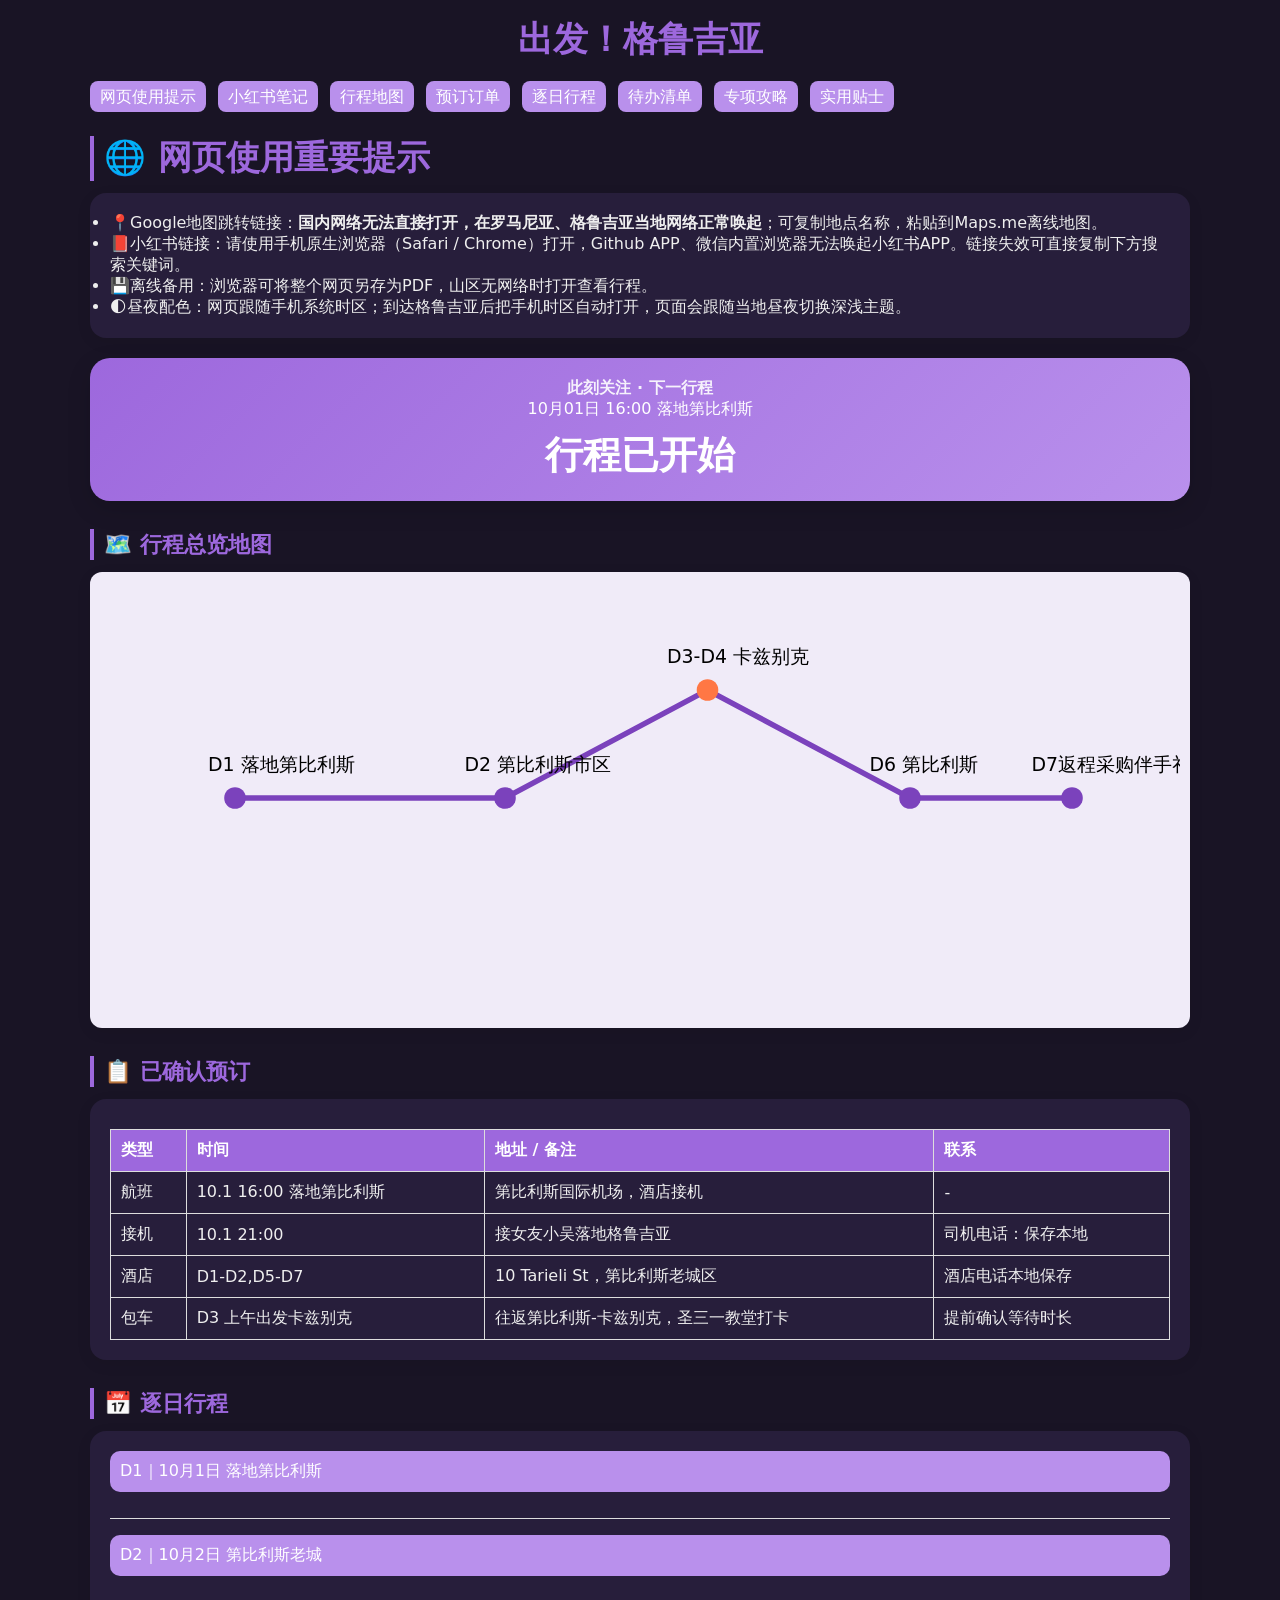
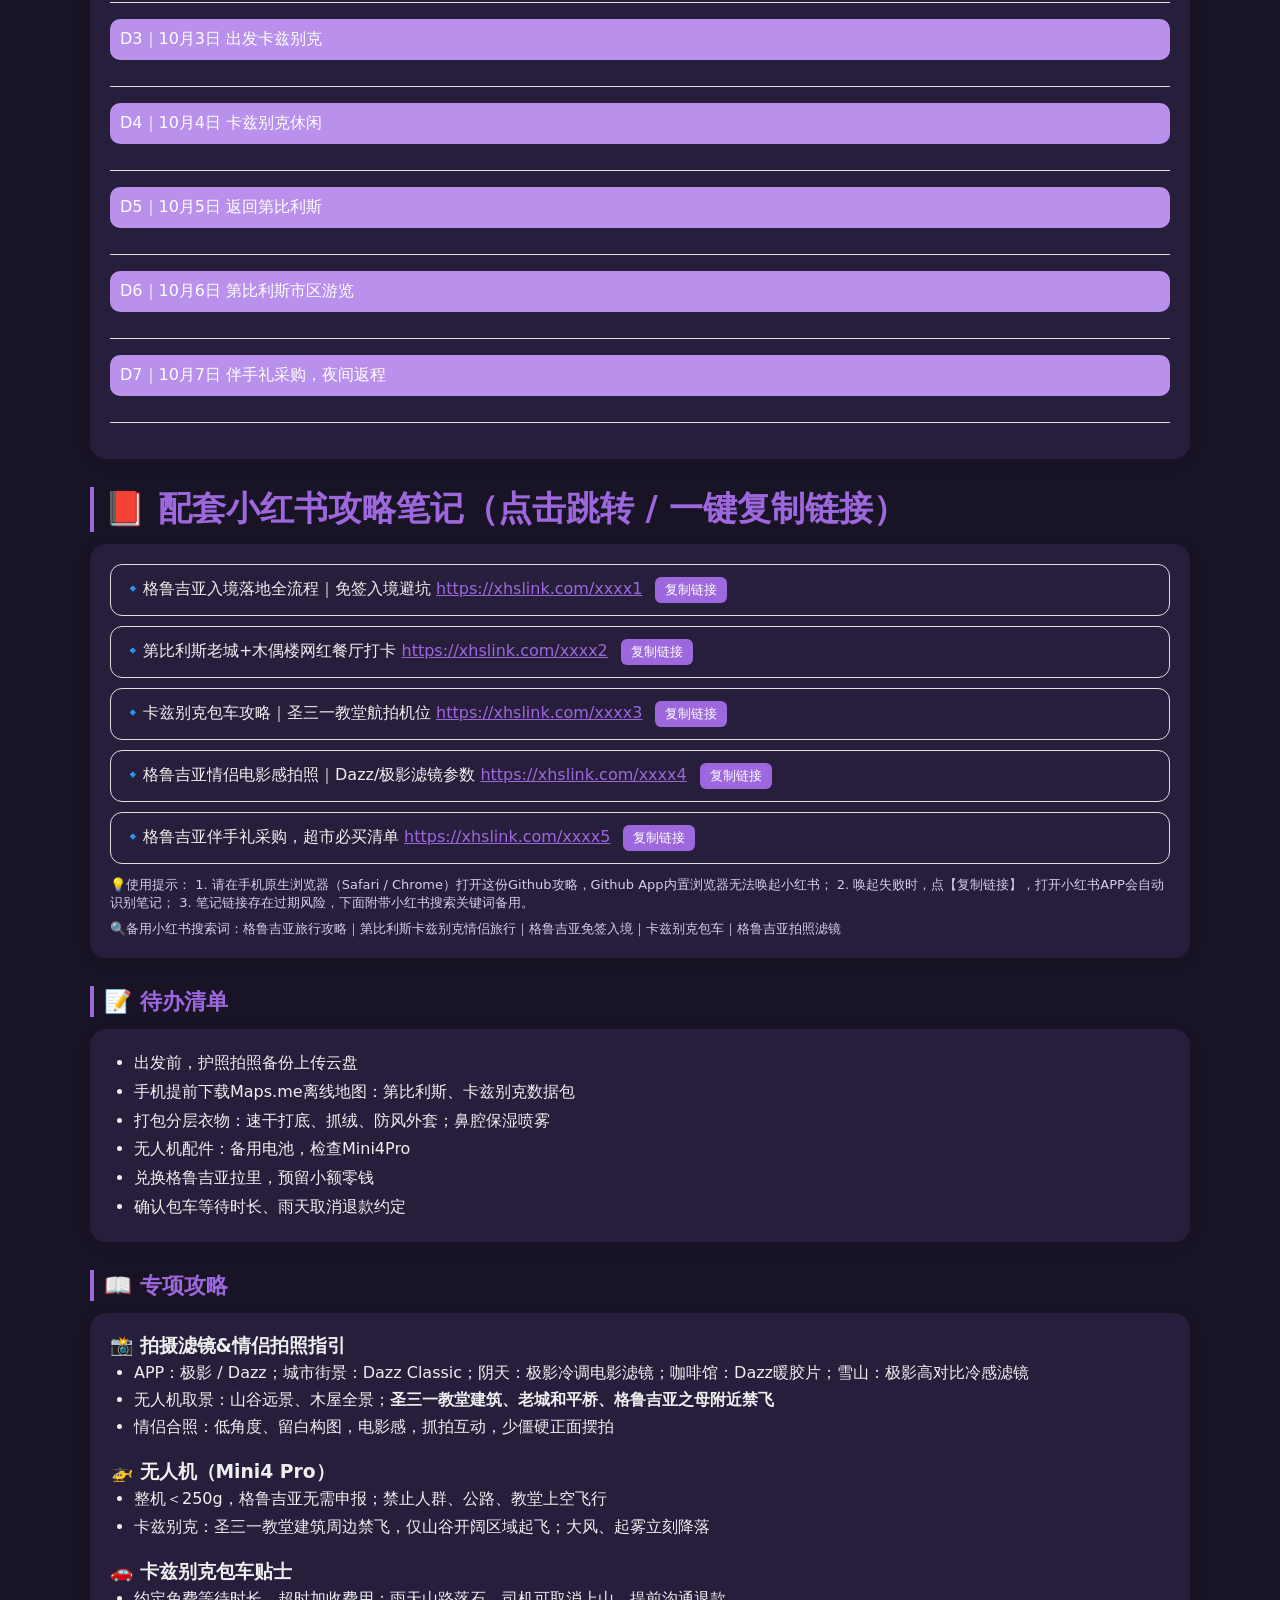
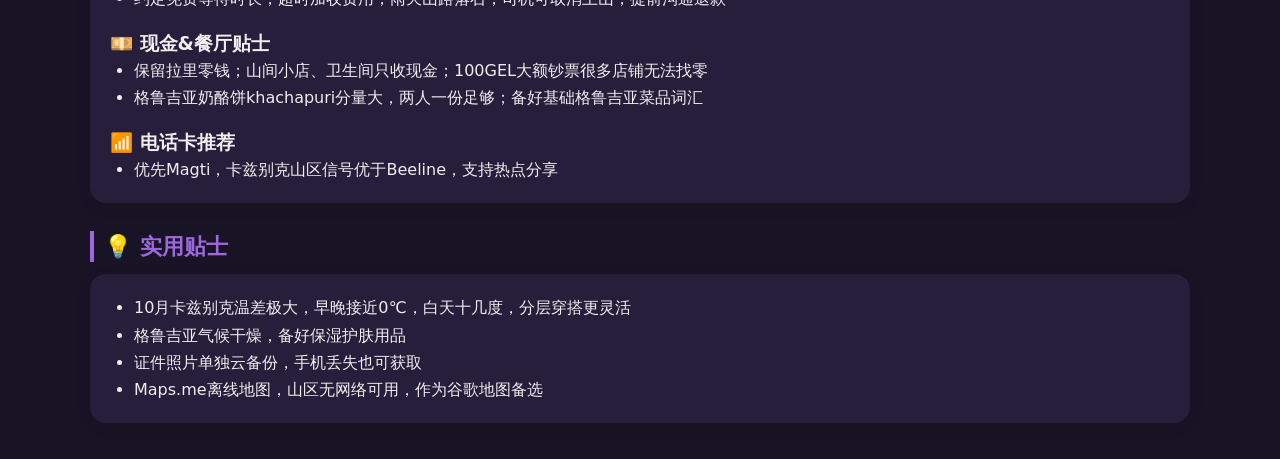
==== commit acc53a1e: "创建 index.html" ====
--- a/index.html
+++ b/index.html
@@ -47,7 +47,11 @@
         .tag{background:#ff4466;color:#fff;padding:3px 8px;border-radius:8px;font-size:0.8rem}
         .todo-list{list-style-type:disc;padding-left:24px;line-height:1.8}
         .tips-list{list-style-type:disc;padding-left:24px;line-height:1.7}
+        .douyin-card{padding:12px;border:1px solid #ddd;border-radius:12px;margin-bottom:10px}
+        .copy-btn{background:var(--primary);color:#fff;border:0;border-radius:6px;padding:4px 10px;margin-left:8px;cursor:pointer}
         a{color:var(--primary)}
+        nav ul{display:flex;gap:12px;flex-wrap:wrap;list-style:none;margin-bottom:20px}
+        nav a{text-decoration:none;padding:6px 10px;background:var(--primary-light);color:#fff;border-radius:8px}
     </style>
 </head>
 <body>
@@ -55,6 +59,32 @@
         <header>
             <h1>出发！格鲁吉亚</h1>
         </header>
+        <nav>
+            <ul>
+                <li><a href="#web-tip">网页使用提示</a></li>
+                <li><a href="#xiaohongshu-link">小红书笔记</a></li>
+                <li><a href="#map-section">行程地图</a></li>
+                <li><a href="#booking">预订订单</a></li>
+                <li><a href="#schedule">逐日行程</a></li>
+                <li><a href="#todo">待办清单</a></li>
+                <li><a href="#guide">专项攻略</a></li>
+                <li><a href="#tips">实用贴士</a></li>
+            </ul>
+        </nav>
+
+        <!-- 网页使用提示卡片 -->
+        <div class="section-title" id="web-tip"><h2>🌐 网页使用重要提示</h2></div>
+        <section class="card overview">
+        <div class="inner">
+        <ul class="list">
+        <li>📍Google地图跳转链接：<b>国内网络无法直接打开，在罗马尼亚、格鲁吉亚当地网络正常唤起</b>；可复制地点名称，粘贴到Maps.me离线地图。</li>
+        <li>📕小红书链接：请使用手机原生浏览器（Safari / Chrome）打开，Github APP、微信内置浏览器无法唤起小红书APP。链接失效可直接复制下方搜索关键词。</li>
+        <li>💾离线备用：浏览器可将整个网页另存为PDF，山区无网络时打开查看行程。</li>
+        <li>🌓昼夜配色：网页跟随手机系统时区；到达格鲁吉亚后把手机时区自动打开，页面会跟随当地昼夜切换深浅主题。</li>
+        </ul>
+        </div>
+        </section>
+
         <!-- 倒计时卡片 此刻关注 -->
         <div class="countdown-card">
             <h2>此刻关注 · 下一行程</h2>
@@ -63,7 +93,7 @@
         </div>
 
         <!-- 行程总览地图 -->
-        <h2 class="section-title">🗺️ 行程总览地图</h2>
+        <h2 class="section-title" id="map-section">🗺️ 行程总览地图</h2>
         <div class="card svg-map">
             <svg viewBox="0 0 800 320" width="100%">
                 <path d="M100,160 L300,160 L450,80 L600,160 L720,160" fill="none" stroke="#7b42bc" stroke-width="4"/>
@@ -81,7 +111,7 @@
         </div>
 
         <!-- 已确认订单 -->
-        <h2 class="section-title">📋 已确认预订</h2>
+        <h2 class="section-title" id="booking">📋 已确认预订</h2>
         <div class="card">
             <table class="booking-table">
                 <tr><th>类型</th><th>时间</th><th>地址 / 备注</th><th>联系</th></tr>
@@ -93,7 +123,7 @@
         </div>
 
         <!-- 逐日行程 -->
-        <h2 class="section-title">📅 逐日行程</h2>
+        <h2 class="section-title" id="schedule">📅 逐日行程</h2>
         <div class="card">
             <div class="day-item">
                 <div class="day-header" onclick="toggleDay(this)">D1｜10月1日 落地第比利斯</div>
@@ -123,26 +153,75 @@
             </div>
             <div class="day-item">
                 <div class="day-header" onclick="toggleDay(this)">D4｜10月4日 卡兹别克休闲</div>
-                <div class="time-row"><span class="time-label">全天</span><span>卡兹别克山区轻徒步，木屋周边拍照，雪山氛围感拍摄，休息调整</span></div>
+                <div class="day-content">
+                    <div class="time-row"><span class="time-label">全天</span><span>卡兹别克山区轻徒步，木屋周边拍照，雪山氛围感拍摄，休息调整</span></div>
+                </div>
             </div>
             <div class="day-item">
                 <div class="day-header" onclick="toggleDay(this)">D5｜10月5日 返回第比利斯</div>
-                <div class="time-row"><span class="time-label">上午</span><span>卡兹别克返程回到第比利斯，休整</span></div>
-                <div class="time-row"><span class="time-label">下午</span><span>老城闲逛，休息</span></div>
+                <div class="day-content">
+                    <div class="time-row"><span class="time-label">上午</span><span>卡兹别克返程回到第比利斯，休整</span></div>
+                    <div class="time-row"><span class="time-label">下午</span><span>老城闲逛，休息</span></div>
+                </div>
             </div>
             <div class="day-item">
                 <div class="day-header" onclick="toggleDay(this)">D6｜10月6日 第比利斯市区游览</div>
-                <div class="time-row"><span class="time-label">全天</span><span>剩余景点游览，缆车、格鲁吉亚之母、和平桥补拍，情侣电影感大片</span></div>
+                <div class="day-content">
+                    <div class="time-row"><span class="time-label">全天</span><span>剩余景点游览，缆车、格鲁吉亚之母、和平桥补拍，情侣电影感大片</span></div>
+                </div>
             </div>
             <div class="day-item">
                 <div class="day-header" onclick="toggleDay(this)">D7｜10月7日 伴手礼采购，夜间返程</div>
-                <div class="time-row"><span class="time-label">白天</span><span>伴手礼采购，市区最后闲逛</span></div>
-                <div class="time-row"><span class="time-label">夜间22:00</span><span>返程航班</span></div>
-            </div>
-        </div>
+                <div class="day-content">
+                    <div class="time-row"><span class="time-label">白天</span><span>伴手礼采购，市区最后闲逛</span></div>
+                    <div class="time-row"><span class="time-label">夜间22:00</span><span>返程航班</span></div>
+                </div>
+            </div>
+        </div>
+
+        <!-- 小红书攻略卡片 -->
+        <div class="section-title" id="xiaohongshu-link"><h2>📕 配套小红书攻略笔记（点击跳转 / 一键复制链接）</h2></div>
+        <section class="card">
+        <div class="inner">
+        <div class="douyin-card">
+        🔹格鲁吉亚入境落地全流程｜免签入境避坑
+        <a href="https://xhslink.com/xxxx1" target="_blank">https://xhslink.com/xxxx1</a>
+        <button class="copy-btn" data-text="https://xhslink.com/xxxx1">复制链接</button>
+        </div>
+        <div class="douyin-card">
+        🔹第比利斯老城+木偶楼网红餐厅打卡
+        <a href="https://xhslink.com/xxxx2" target="_blank">https://xhslink.com/xxxx2</a>
+        <button class="copy-btn" data-text="https://xhslink.com/xxxx2">复制链接</button>
+        </div>
+        <div class="douyin-card">
+        🔹卡兹别克包车攻略｜圣三一教堂航拍机位
+        <a href="https://xhslink.com/xxxx3" target="_blank">https://xhslink.com/xxxx3</a>
+        <button class="copy-btn" data-text="https://xhslink.com/xxxx3">复制链接</button>
+        </div>
+        <div class="douyin-card">
+        🔹格鲁吉亚情侣电影感拍照｜Dazz/极影滤镜参数
+        <a href="https://xhslink.com/xxxx4" target="_blank">https://xhslink.com/xxxx4</a>
+        <button class="copy-btn" data-text="https://xhslink.com/xxxx4">复制链接</button>
+        </div>
+        <div class="douyin-card">
+        🔹格鲁吉亚伴手礼采购，超市必买清单
+        <a href="https://xhslink.com/xxxx5" target="_blank">https://xhslink.com/xxxx5</a>
+        <button class="copy-btn" data-text="https://xhslink.com/xxxx5">复制链接</button>
+        </div>
+        <p style="margin-top:12px;color:#d7cbe8;font-size:13px;">
+        💡使用提示：
+        1. 请在手机原生浏览器（Safari / Chrome）打开这份Github攻略，Github App内置浏览器无法唤起小红书；
+        2. 唤起失败时，点【复制链接】，打开小红书APP会自动识别笔记；
+        3. 笔记链接存在过期风险，下面附带小红书搜索关键词备用。
+        </p>
+        <p style="margin-top:8px;color:#d7cbe8;font-size:13px;">
+        🔍备用小红书搜索词：格鲁吉亚旅行攻略｜第比利斯卡兹别克情侣旅行｜格鲁吉亚免签入境｜卡兹别克包车｜格鲁吉亚拍照滤镜
+        </p>
+        </div>
+        </section>
 
         <!-- 待办清单 -->
-        <h2 class="section-title">📝 待办清单</h2>
+        <h2 class="section-title" id="todo">📝 待办清单</h2>
         <div class="card">
             <ul class="todo-list">
                 <li>出发前，护照拍照备份上传云盘</li>
@@ -155,7 +234,7 @@
         </div>
 
         <!-- 专项攻略 -->
-        <h2 class="section-title">📖 专项攻略</h2>
+        <h2 class="section-title" id="guide">📖 专项攻略</h2>
         <div class="card">
             <h3>📸 拍摄滤镜&情侣拍照指引</h3>
             <ul class="tips-list">
@@ -188,7 +267,7 @@
         </div>
 
         <!-- 实用贴士 -->
-        <h2 class="section-title">💡 实用贴士</h2>
+        <h2 class="section-title" id="tips">💡 实用贴士</h2>
         <div class="card">
             <ul class="tips-list">
                 <li>10月卡兹别克温差极大，早晚接近0℃，白天十几度，分层穿搭更灵活</li>
@@ -200,6 +279,13 @@
     </div>
 
 <script>
+// 复制链接功能
+document.querySelectorAll(".copy-btn").forEach(btn=>{
+    btn.onclick=()=>{
+        navigator.clipboard.writeText(btn.dataset.text).then(()=>alert("链接已复制"))
+    }
+})
+
 // 昼夜自动切换
 function autoTheme(){
     const hour=new Date().getHours();
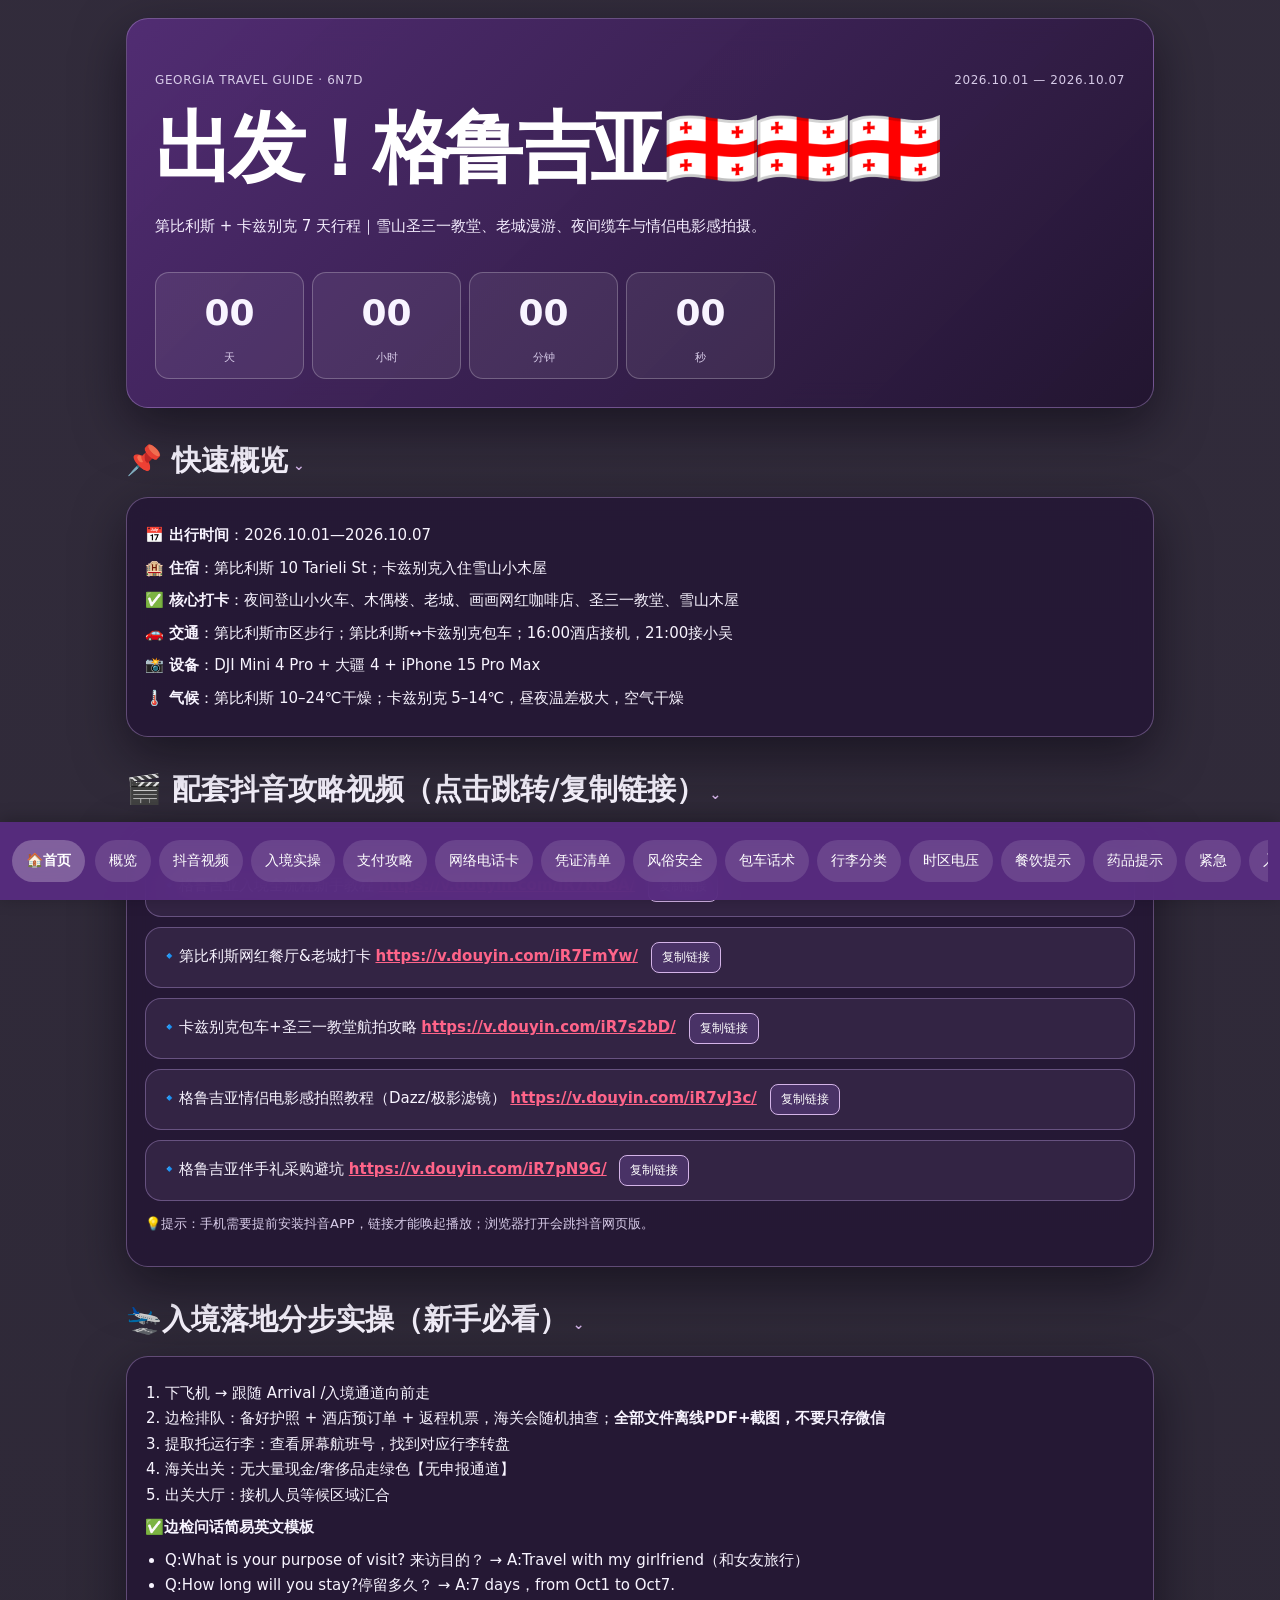
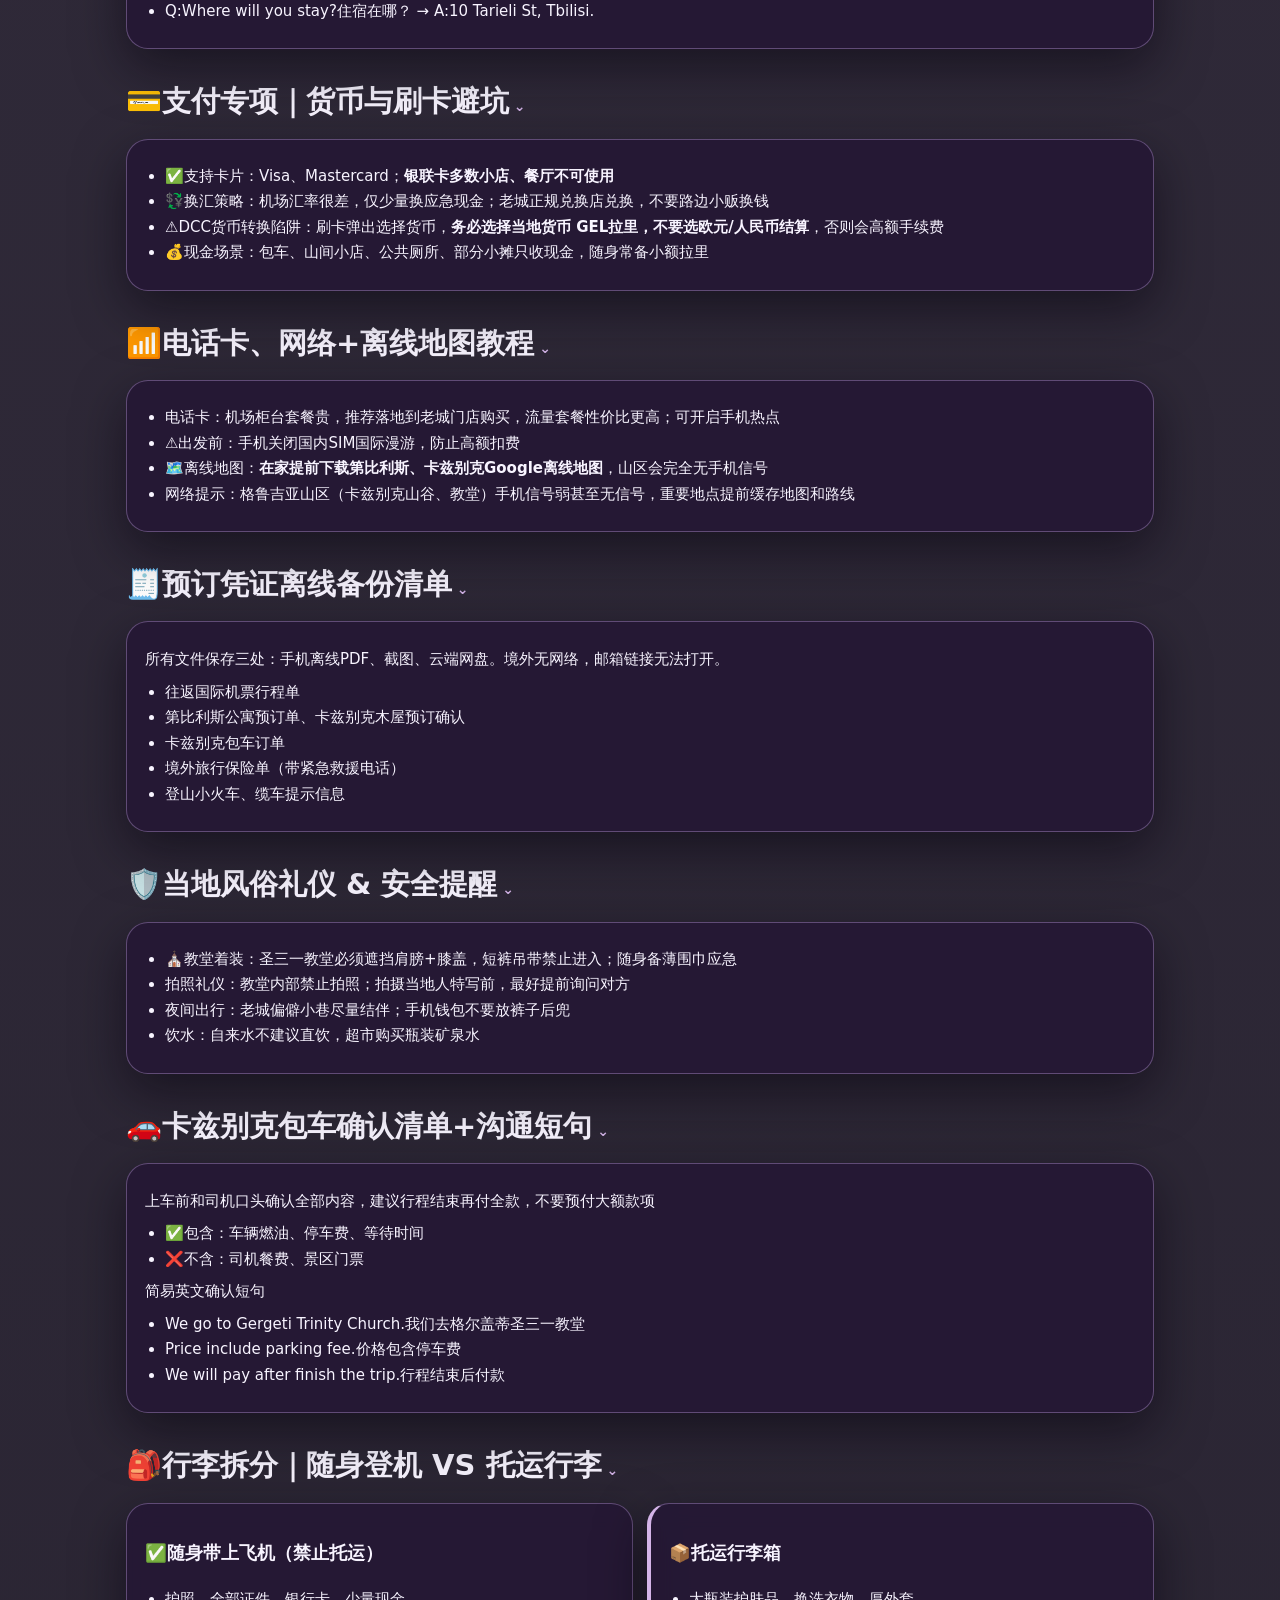
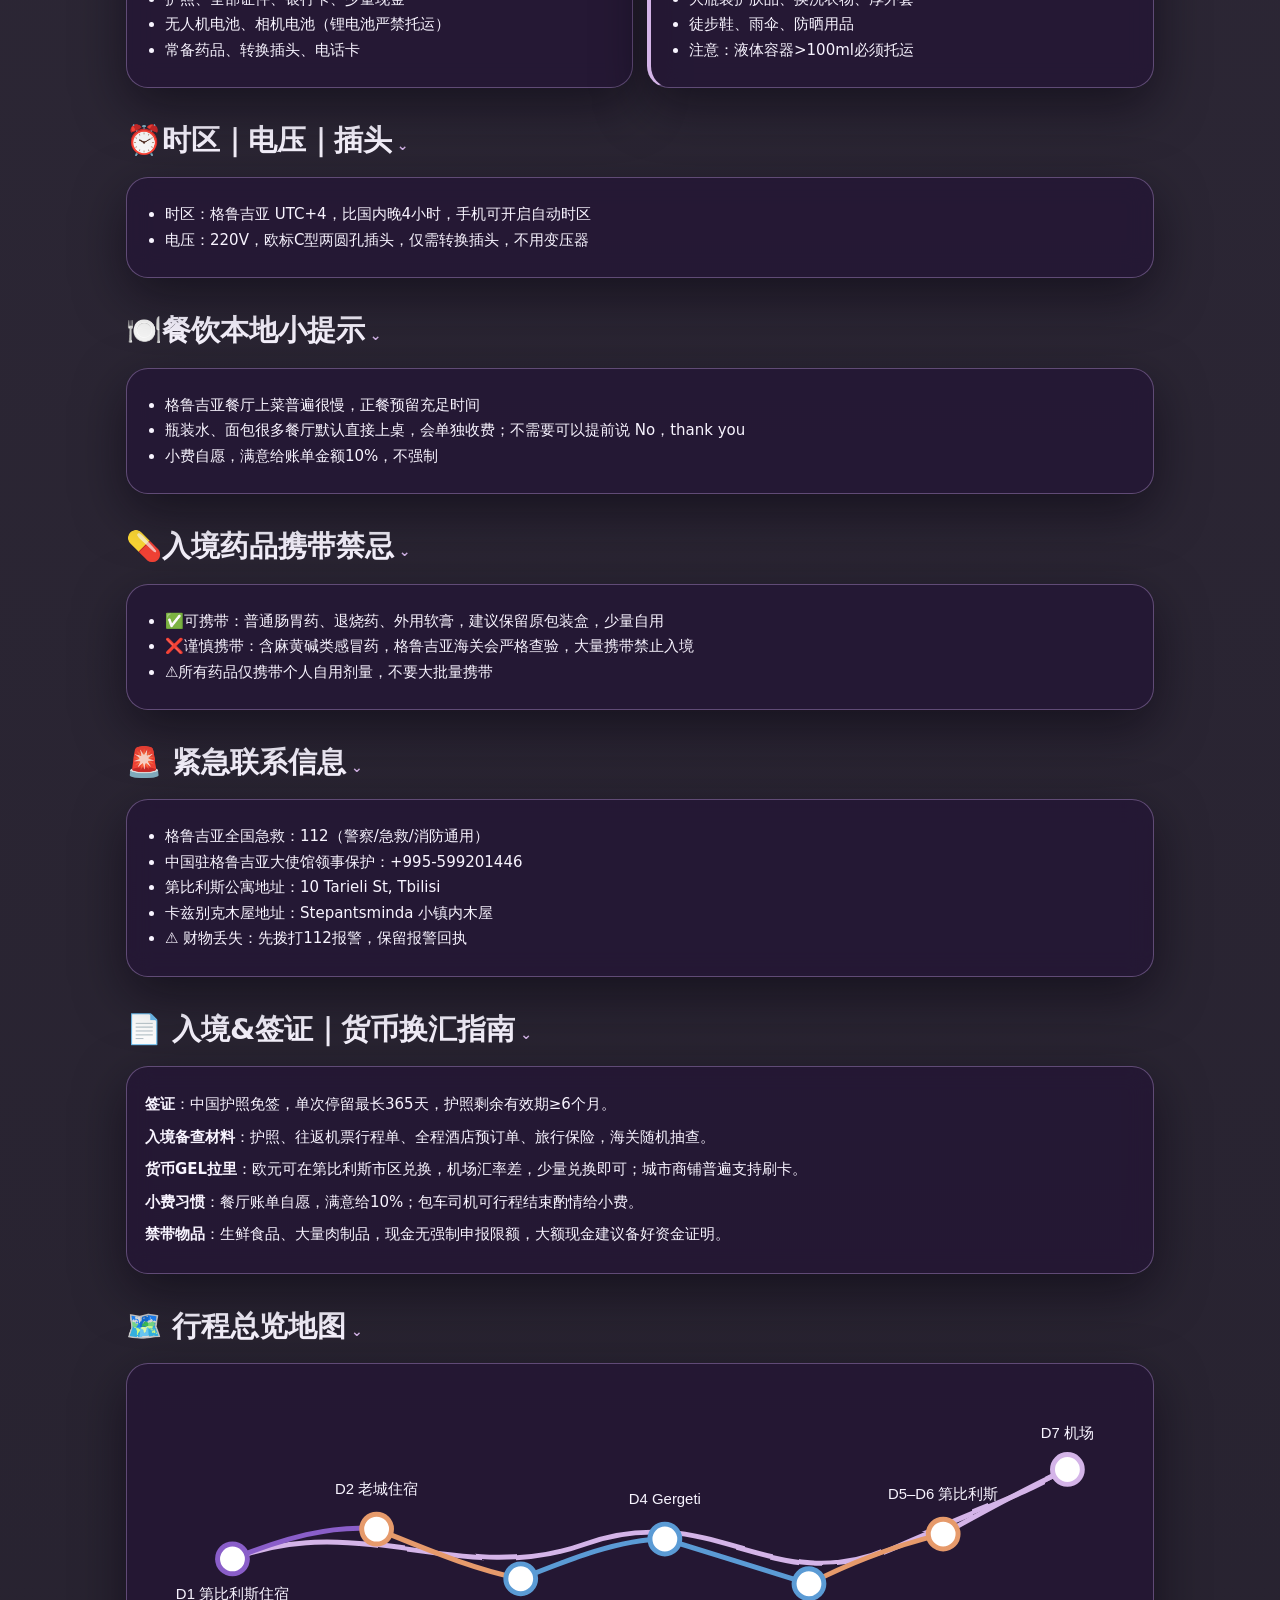
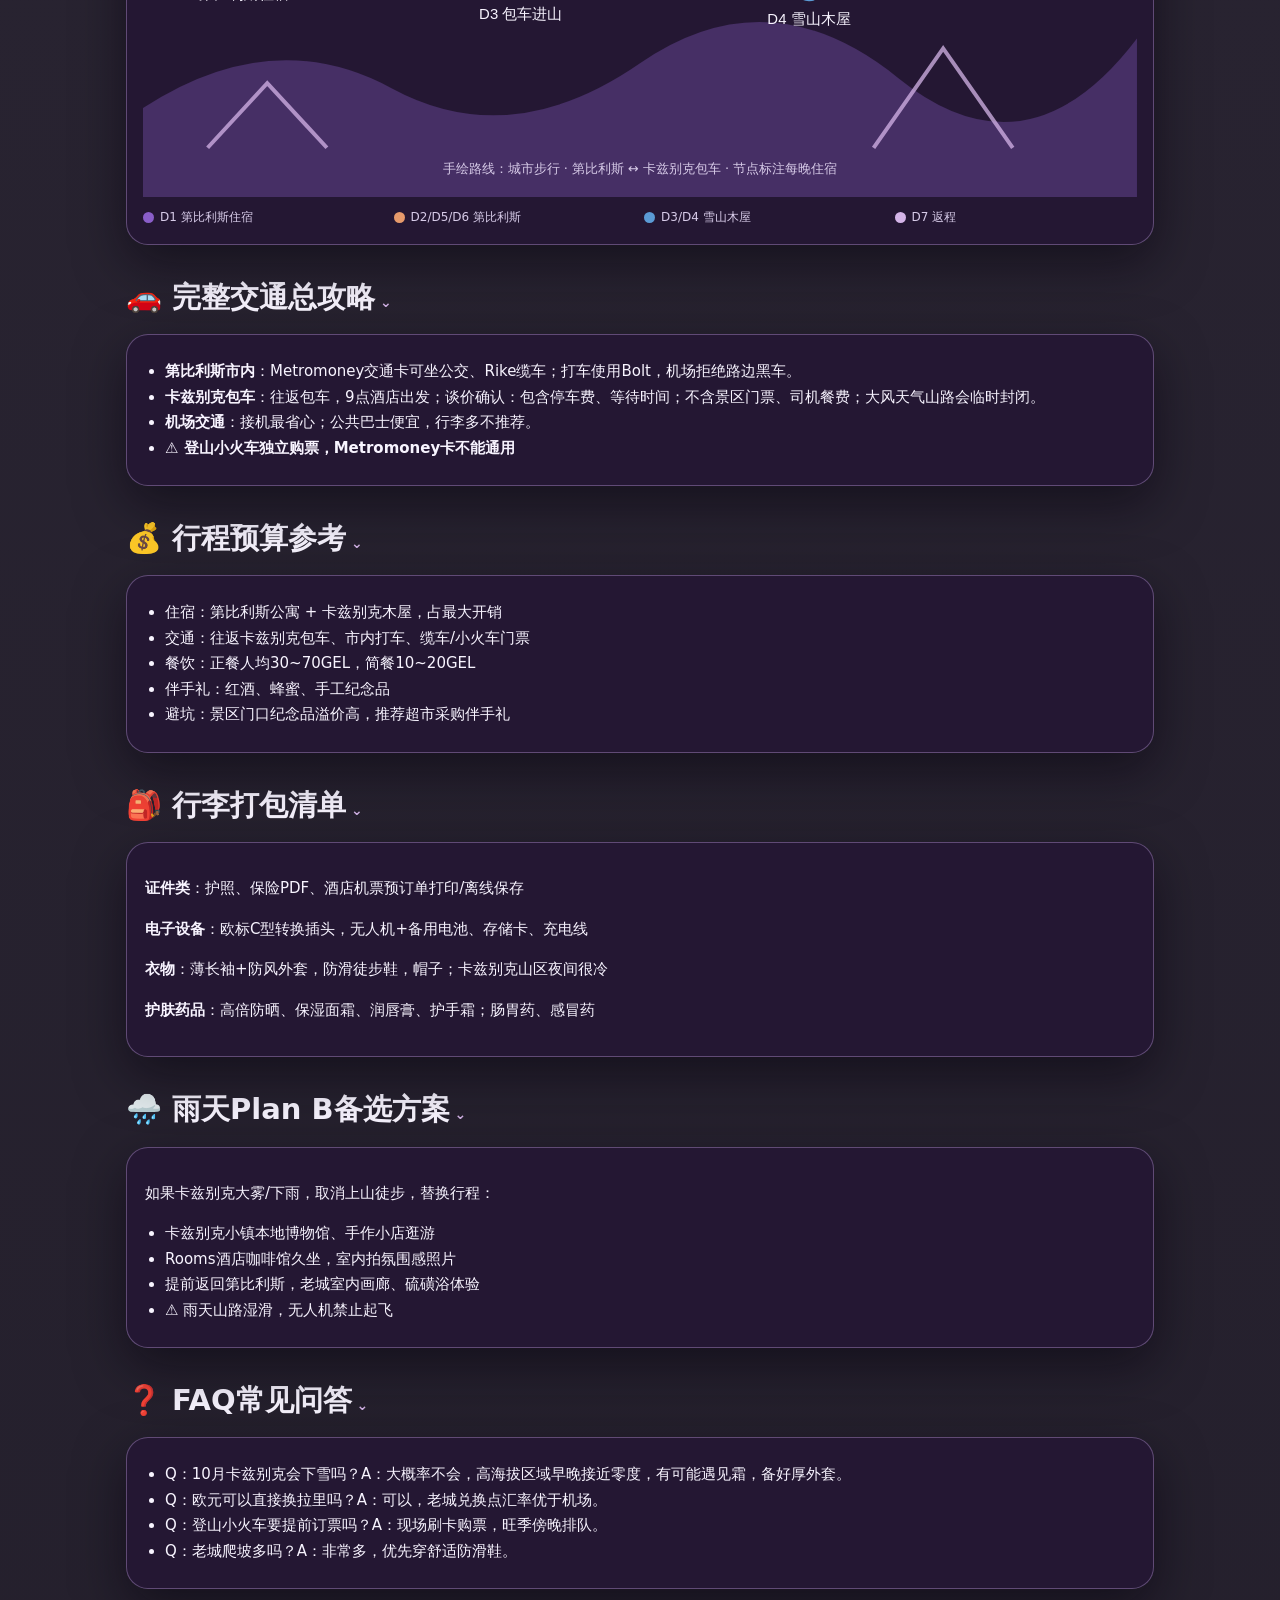
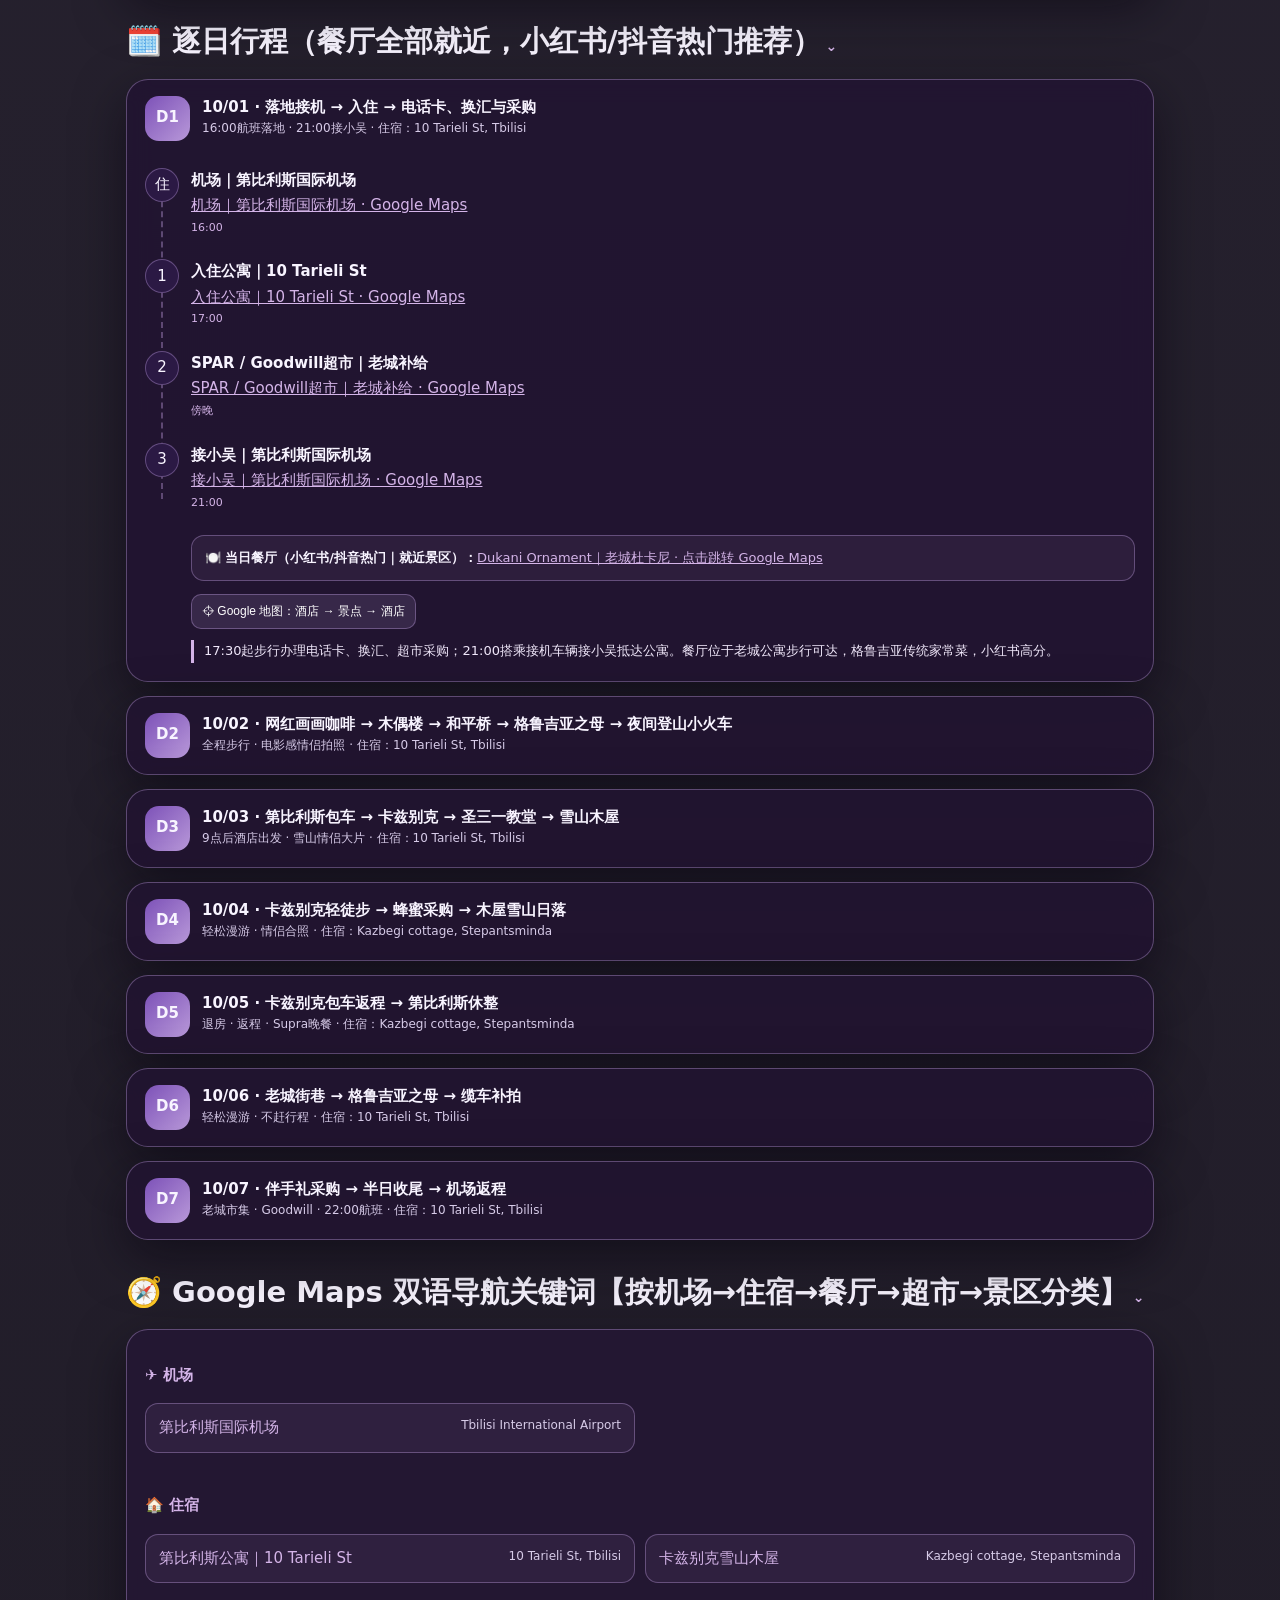
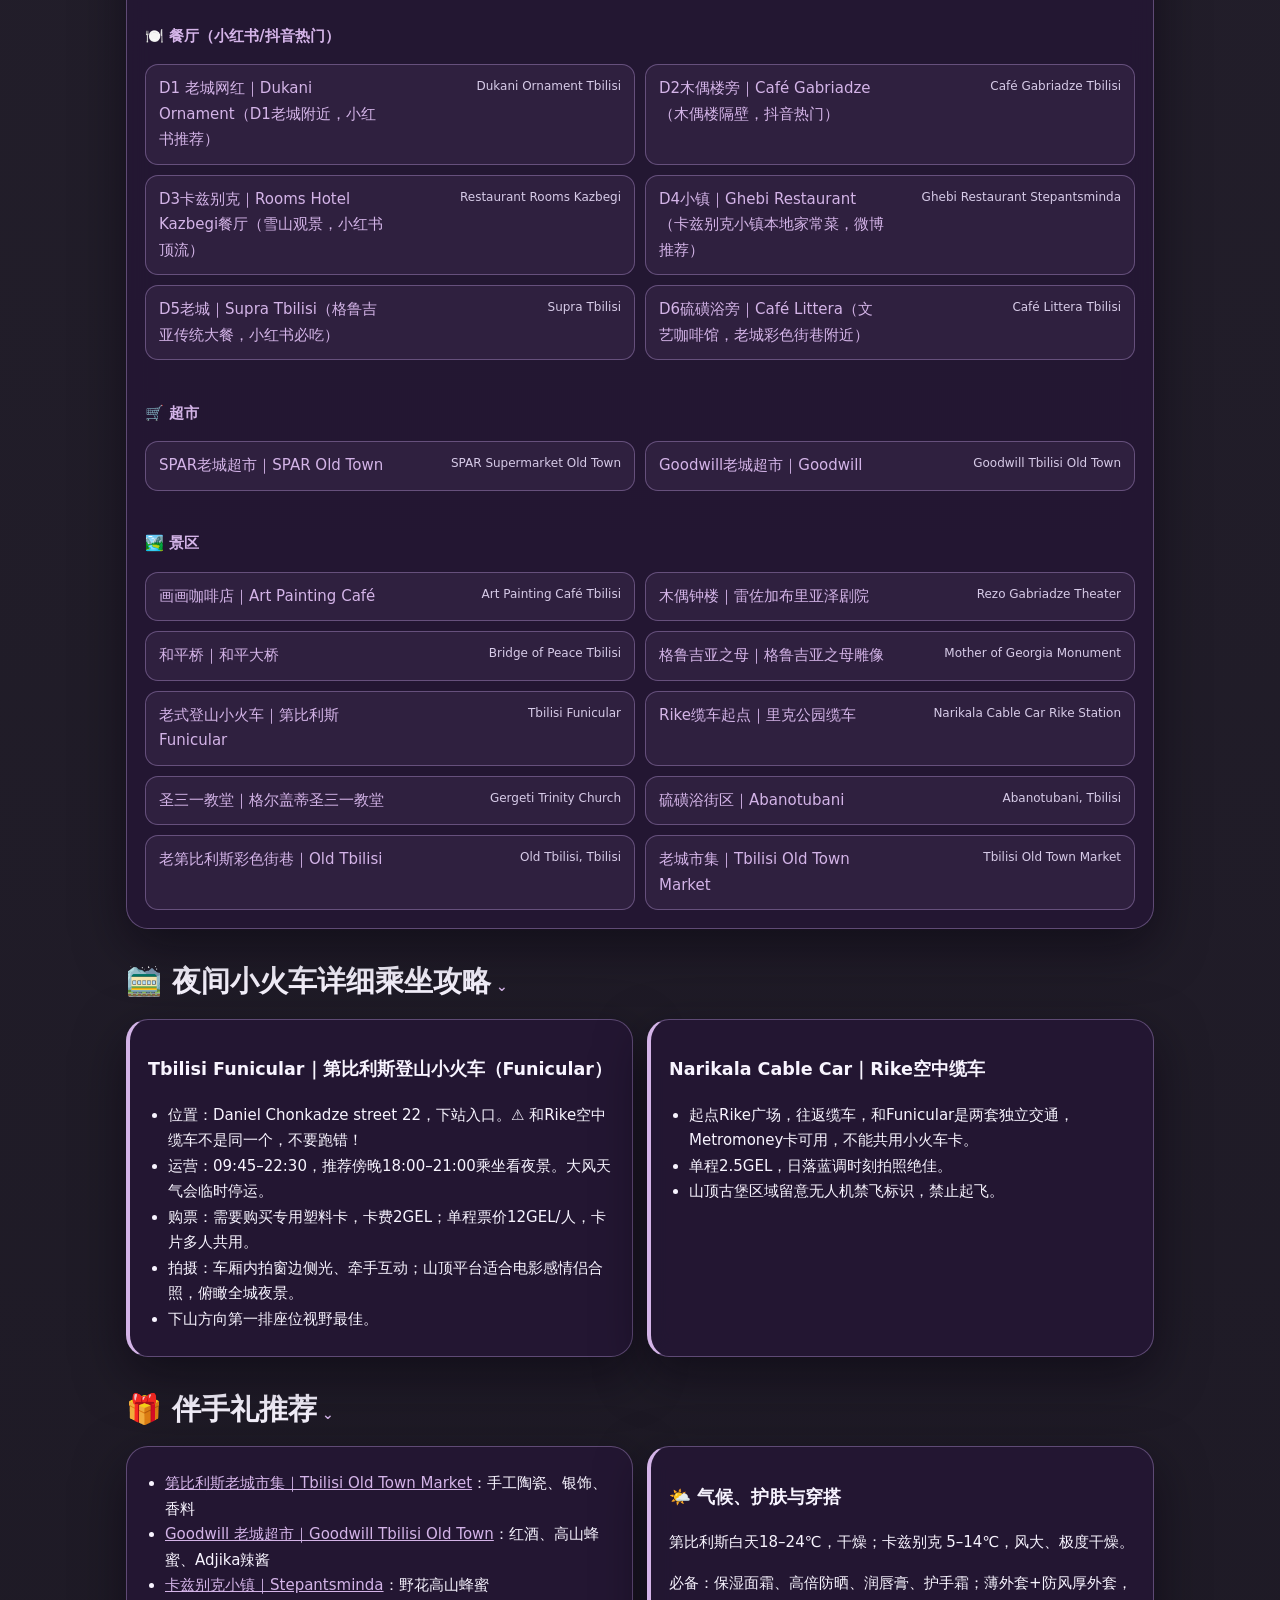
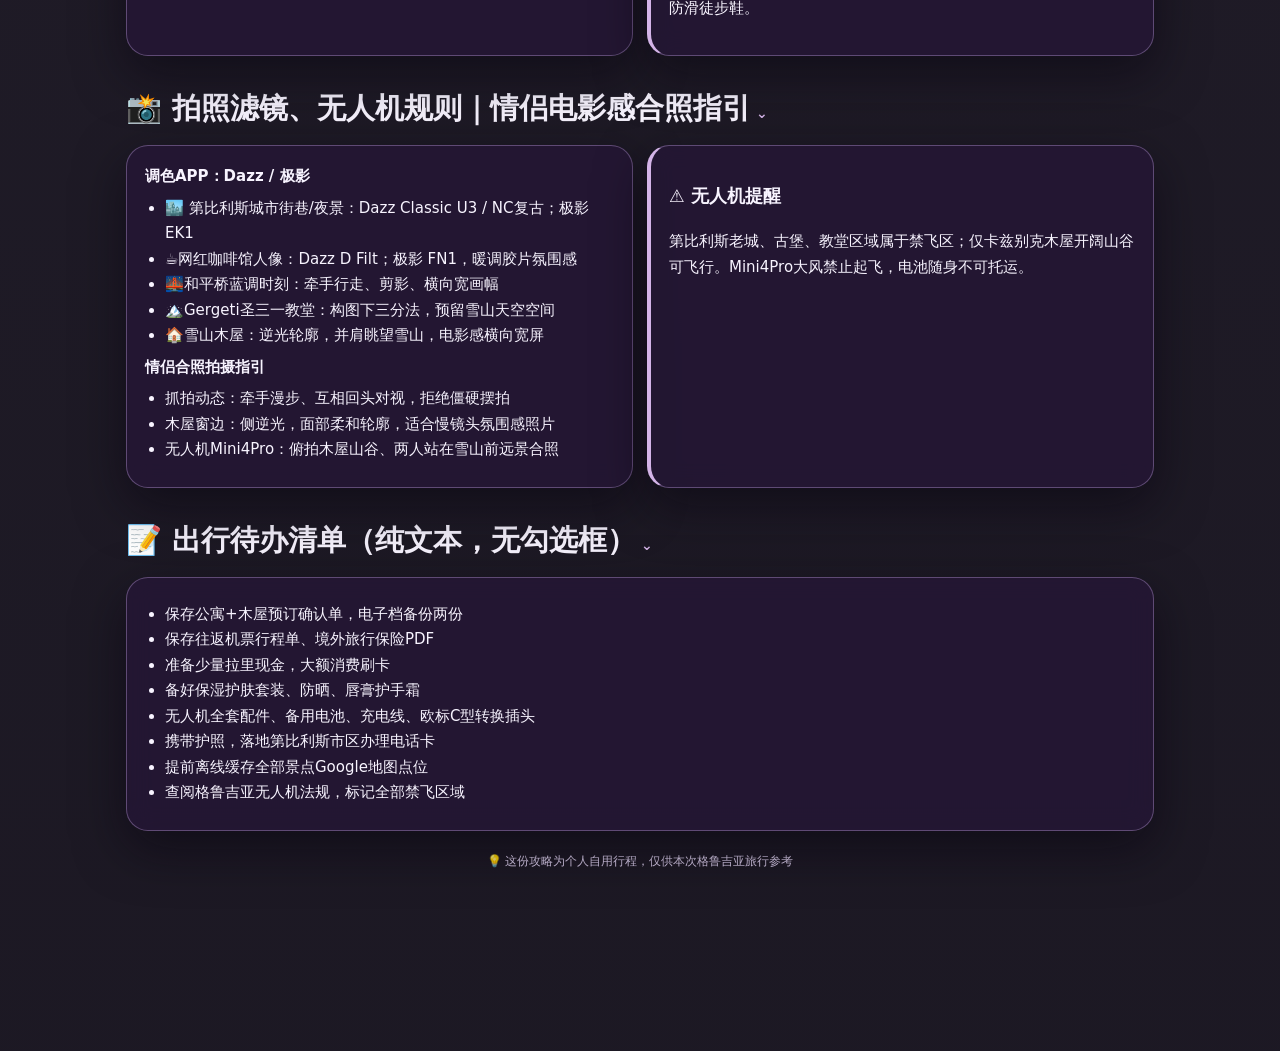
==== commit d3474f79: "创建 index.html" ====
--- a/index.html
+++ b/index.html
@@ -1,326 +1,726 @@
-<!DOCTYPE html>
+<!doctype html>
 <html lang="zh-CN">
 <head>
-    <meta charset="UTF-8">
-    <meta name="viewport" content="width=device-width, initial-scale=1.0">
-    <title>出发！格鲁吉亚</title>
-    <style>
-        :root{
-            --primary:#7b42bc;
-            --primary-light:#a878e0;
-            --bg:#f8f5fd;
-            --card:#ffffff;
-            --text:#222222;
-            --muted:#666;
-        }
-        [data-theme="dark"]{
-            --primary:#9d68dd;
-            --primary-light:#b990ec;
-            --bg:#191425;
-            --card:#271e3b;
-            --text:#efefef;
-            --muted:#b8b8c8;
-        }
-        *{box-sizing:border-box;margin:0;padding:0;font-family:system-ui,-apple-system,Segoe UI,Roboto}
-        body{background:var(--bg);color:var(--text);padding:16px;transition:background 0.5s,color 0.5s}
-        .container{max-width:1100px;margin:0 auto}
-        header{text-align:center;margin-bottom:24px}
-        h1{color:var(--primary);font-size:2.2rem;margin-bottom:8px}
-        .countdown-card{
-            background:linear-gradient(135deg,var(--primary),var(--primary-light));
-            color:#fff;border-radius:20px;padding:20px;text-align:center;box-shadow:0 8px 24px #00000022;margin-bottom:24px
-        }
-        .countdown-card h2{font-size:1rem;opacity:0.9}
-        .countdown{font-size:2.4rem;font-weight:bold;margin-top:10px}
-        .card{background:var(--card);border-radius:16px;padding:20px;margin-bottom:20px;box-shadow:0 4px 16px #00000011}
-        .section-title{margin:28px 0 12px;color:var(--primary);font-size:1.4rem;border-left:4px solid var(--primary);padding-left:10px}
-        .svg-map{width:100%;border-radius:12px;overflow:hidden;background:#f0ebf8;padding:10px}
-        .booking-table{width:100%;border-collapse:collapse;margin-top:10px}
-        .booking-table th,.booking-table td{border:1px solid #ddd;padding:10px;text-align:left}
-        .booking-table th{background:var(--primary);color:#fff}
-        .day-item{margin-bottom:16px;border-bottom:1px solid #ddd;padding-bottom:16px}
-        .day-header{cursor:pointer;padding:10px;background:var(--primary-light);color:white;border-radius:10px;margin-bottom:10px}
-        .day-content{display:none;padding:10px}
-        .day-content.active{display:block}
-        .time-row{display:grid;grid-template-columns:140px 1fr;gap:12px;margin:10px 0}
-        .time-label{font-weight:bold;color:var(--primary)}
-        .tag{background:#ff4466;color:#fff;padding:3px 8px;border-radius:8px;font-size:0.8rem}
-        .todo-list{list-style-type:disc;padding-left:24px;line-height:1.8}
-        .tips-list{list-style-type:disc;padding-left:24px;line-height:1.7}
-        .douyin-card{padding:12px;border:1px solid #ddd;border-radius:12px;margin-bottom:10px}
-        .copy-btn{background:var(--primary);color:#fff;border:0;border-radius:6px;padding:4px 10px;margin-left:8px;cursor:pointer}
-        a{color:var(--primary)}
-        nav ul{display:flex;gap:12px;flex-wrap:wrap;list-style:none;margin-bottom:20px}
-        nav a{text-decoration:none;padding:6px 10px;background:var(--primary-light);color:#fff;border-radius:8px}
-    </style>
+<meta charset="UTF-8"><meta name="viewport" content="width=device-width,initial-scale=1"><meta name="theme-color" content="#170f27"><title>出发！格鲁吉亚🇬🇪🇬🇪🇬🇪</title>
+<style>
+:root{--bg:#120c1d;--card:#241735dc;--line:#b898d966;--ink:#f8f4ff;--muted:#d7cbe8;--lav:#d4b4e8;--purple:#8a5ec9;--shadow:0 18px 50px #08030f88}
+*{box-sizing:border-box}
+html{scroll-behavior:smooth}
+body{margin:0;color:var(--ink);font:15px/1.7 system-ui,-apple-system,"Segoe UI","PingFang SC",sans-serif;background:linear-gradient(#120b1ddd,#0b0713ed),url('https://images.unsplash.com/photo-1605649487212-47bdab064df7?auto=format&fit=crop&w=2200&q=85') center/cover fixed;padding-bottom:120px !important;}
+a{color:inherit}
+.wrap{max-width:1060px;margin:auto;padding:18px 16px 60px}
+.hero,.card,.day,.map-box{background:var(--card);border:1px solid var(--line);border-radius:22px;box-shadow:var(--shadow);backdrop-filter:blur(12px)}
+.hero{min-height:390px;padding:28px;display:flex;flex-direction:column;justify-content:flex-end;background:linear-gradient(135deg,#5a2d82c9,#20122fda),url('https://images.unsplash.com/photo-1605649487212-47bdab064df7?auto=format&fit=crop&w=1800&q=90') center/cover}
+.top,.section-title,.day-head{display:flex;justify-content:space-between;align-items:center;gap:12px}
+.eyebrow,.date{font-size:12px;color:var(--muted);letter-spacing:.05em}
+h1{font-size:clamp(40px,8vw,78px);line-height:1;letter-spacing:-.07em;margin:18px 0 12px;color:#fff}
+.subtitle{max-width:800px;color:#f5eeff}
+.count{display:grid;grid-template-columns:repeat(4,1fr);gap:8px;max-width:620px;margin-top:18px}
+.counter{padding:9px;border:1px solid #ffffff3d;border-radius:14px;background:#ffffff12;text-align:center}
+.counter b{display:block;font-size:clamp(22px,5vw,36px)}
+.counter small{color:var(--muted);font-size:11px}
+.section-title{margin:28px 0 12px;cursor:pointer;user-select:none}
+.section-title h2{margin:0;font-size:clamp(21px,3vw,29px)}
+.section-title h2:after{content:'  ⌄';font-size:14px;color:var(--lav)}
+.section-title.closed h2:after{content:'  ›'}
+.section-title.closed+*{display:none}
+.inner{padding:18px}
+.overview p{margin:7px 0}
+.pills{display:flex;flex-wrap:wrap;gap:9px}
+.pill{padding:8px 12px;border:1px solid var(--line);border-radius:999px;background:#b898d926;text-decoration:none;font-size:12px}
+.pill:hover,.place:hover{background:#d4b4e844;color:#fff}
+.map-box{padding:16px}
+.map-box svg{display:block;width:100%;height:auto}
+.legend{display:grid;grid-template-columns:repeat(4,1fr);gap:8px;margin-top:10px;color:var(--muted);font-size:12px}
+.legend span{display:flex;align-items:center;gap:6px}
+.legend i{width:11px;height:11px;border-radius:50%;display:inline-block}
+.days{display:grid;gap:14px}
+.day{overflow:hidden;background:#211431e8}
+.day-head{padding:16px 18px;cursor:pointer}
+.day-head:hover{background:#b898d914}
+.day-main{display:flex;align-items:center;gap:12px}
+.badge{width:45px;height:45px;border-radius:14px;background:linear-gradient(135deg,#7d52b8,#b898d9);display:grid;place-items:center;font-weight:800;flex:none}
+.title strong{display:block;line-height:1.4}
+.title small{display:block;color:var(--muted);font-size:12px}
+.day-body{display:none;padding:0 18px 18px}
+.day.open .day-body{display:block}
+.stop{display:grid;grid-template-columns:34px 1fr;gap:12px;padding:11px 0;position:relative}
+.route{position:relative}
+.route:before{content:"";position:absolute;left:16px;top:24px;bottom:24px;border-left:2px dashed var(--line)}
+.dot{width:34px;height:34px;border-radius:50%;display:grid;place-items:center;background:#2b1944;border:1px solid var(--line);z-index:1}
+.stop h3{font-size:15px;margin:0}
+.place,.restaurant a{color:var(--lav);text-decoration:underline;cursor:pointer}
+.slot{display:block;color:var(--lav);font-size:11px}
+.restaurant{margin:12px 0 0 46px;padding:11px 13px;border:1px solid var(--line);border-radius:13px;background:#b898d914;font-size:13px}
+.actions{display:flex;flex-wrap:wrap;gap:8px;margin:13px 0 0 46px}
+.map{padding:8px 10px;border:1px solid var(--line);border-radius:10px;background:#b898d926;color:#fff;cursor:pointer;font-size:12px}
+.note{margin:11px 0 0 46px;padding-left:10px;border-left:3px solid var(--lav);font-size:13px;color:#f0e7fa}
+.nav-grid{display:grid;grid-template-columns:repeat(2,1fr);gap:10px}
+.nav-item{display:grid;grid-template-columns:1fr 1fr;gap:10px;padding:11px 13px;border:1px solid var(--line);border-radius:13px;background:#b898d914}
+.nav-item a{color:var(--lav);text-decoration:none}
+.nav-item span{color:var(--muted);font-size:12px;text-align:right}
+.two{display:grid;grid-template-columns:repeat(2,1fr);gap:14px}
+.list{padding-left:20px;margin:6px 0}
+.tip{border-left:4px solid var(--lav)}
+.footer{text-align:center;color:var(--muted);font-size:12px;margin-top:20px}
+.douyin-card{padding:14px;border:1px solid var(--line);border-radius:16px;background:#b898d918;margin:10px 0}
+.douyin-card a{color:#ff6489;font-weight:bold}
+.copy-btn{padding:6px 10px;border-radius:8px;border:1px solid var(--lav);background:#8a5ec940;color:#fff;cursor:pointer;font-size:12px;margin-left:8px}
+/* ==========【新版底部导航：高度扩大一倍｜左侧固定首页按钮 + 横向滑动菜单】========== */
+.bottom-nav{
+  position:fixed;
+  left:0;
+  bottom:0;
+  width:100%;
+  z-index:9999;
+  background:rgba(89,44,131,0.92);
+  backdrop-filter:blur(14px);
+  padding:18px 12px; /* 垂直padding翻倍，导航区域增大 */
+  box-shadow:0 -2px 16px #00000040;
+  display:flex;
+  gap:10px;
+  align-items:center;
+}
+/* 固定首页按钮 */
+.nav-fixed-home{
+  flex:0 0 auto;
+}
+.nav-fixed-home a{
+  display:block;
+  color:#fff;
+  font-size:14px;
+  padding:9px 14px;
+  border-radius:99px;
+  background:rgba(255,255,255,0.25);
+  text-decoration:none;
+  font-weight:bold;
+}
+/* 可横向滑动区域 */
+.nav-scroll-wrap{
+  flex:1;
+  overflow-x:auto;
+  overflow-y:hidden;
+}
+.nav-scroll-wrap ul{
+  display:flex;
+  flex-wrap:nowrap;
+  gap:8px;
+  margin:0;
+  padding:0;
+  list-style:none;
+  width:max-content;
+}
+.nav-scroll-wrap a{
+  display:block;
+  color:#fff;
+  font-size:14px;
+  padding:9px 14px;
+  border-radius:99px;
+  background:rgba(255,255,255,0.12);
+  text-decoration:none;
+  transition:.2s;
+  white-space:nowrap;
+}
+.nav-scroll-wrap a:hover{
+  background:rgba(255,255,255,0.3);
+}
+/* 隐藏滚动条，保留滑动功能 */
+.nav-scroll-wrap::-webkit-scrollbar{height:3px}
+.nav-scroll-wrap::-webkit-scrollbar-thumb{background:#ffffff40;border-radius:9px}
+
+@media(max-width:720px){
+.two,.nav-grid{grid-template-columns:1fr}
+.hero{min-height:340px;padding:22px 18px}
+.legend{grid-template-columns:repeat(2,1fr)}
+.section-title{align-items:flex-start}
+}
+</style>
 </head>
 <body>
-    <div class="container">
-        <header>
-            <h1>出发！格鲁吉亚</h1>
-        </header>
-        <nav>
-            <ul>
-                <li><a href="#web-tip">网页使用提示</a></li>
-                <li><a href="#xiaohongshu-link">小红书笔记</a></li>
-                <li><a href="#map-section">行程地图</a></li>
-                <li><a href="#booking">预订订单</a></li>
-                <li><a href="#schedule">逐日行程</a></li>
-                <li><a href="#todo">待办清单</a></li>
-                <li><a href="#guide">专项攻略</a></li>
-                <li><a href="#tips">实用贴士</a></li>
-            </ul>
-        </nav>
-
-        <!-- 网页使用提示卡片 -->
-        <div class="section-title" id="web-tip"><h2>🌐 网页使用重要提示</h2></div>
-        <section class="card overview">
-        <div class="inner">
-        <ul class="list">
-        <li>📍Google地图跳转链接：<b>国内网络无法直接打开，在罗马尼亚、格鲁吉亚当地网络正常唤起</b>；可复制地点名称，粘贴到Maps.me离线地图。</li>
-        <li>📕小红书链接：请使用手机原生浏览器（Safari / Chrome）打开，Github APP、微信内置浏览器无法唤起小红书APP。链接失效可直接复制下方搜索关键词。</li>
-        <li>💾离线备用：浏览器可将整个网页另存为PDF，山区无网络时打开查看行程。</li>
-        <li>🌓昼夜配色：网页跟随手机系统时区；到达格鲁吉亚后把手机时区自动打开，页面会跟随当地昼夜切换深浅主题。</li>
-        </ul>
-        </div>
-        </section>
-
-        <!-- 倒计时卡片 此刻关注 -->
-        <div class="countdown-card">
-            <h2>此刻关注 · 下一行程</h2>
-            <div id="nextEvent">10月01日 16:00 落地第比利斯</div>
-            <div class="countdown" id="count"></div>
-        </div>
-
-        <!-- 行程总览地图 -->
-        <h2 class="section-title" id="map-section">🗺️ 行程总览地图</h2>
-        <div class="card svg-map">
-            <svg viewBox="0 0 800 320" width="100%">
-                <path d="M100,160 L300,160 L450,80 L600,160 L720,160" fill="none" stroke="#7b42bc" stroke-width="4"/>
-                <circle cx="100" cy="160" r="8" fill="#7b42bc"/>
-                <text x="80" y="140" font-size="14">D1 落地第比利斯</text>
-                <circle cx="300" cy="160" r="8" fill="#7b42bc"/>
-                <text x="270" y="140" font-size="14">D2 第比利斯市区</text>
-                <circle cx="450" cy="80" r="8" fill="#ff7744"/>
-                <text x="420" y="60" font-size="14">D3-D4 卡兹别克</text>
-                <circle cx="600" cy="160" r="8" fill="#7b42bc"/>
-                <text x="570" y="140" font-size="14">D6 第比利斯</text>
-                <circle cx="720" cy="160" r="8" fill="#7b42bc"/>
-                <text x="690" y="140" font-size="14">D7返程采购伴手礼</text>
-            </svg>
-        </div>
-
-        <!-- 已确认订单 -->
-        <h2 class="section-title" id="booking">📋 已确认预订</h2>
-        <div class="card">
-            <table class="booking-table">
-                <tr><th>类型</th><th>时间</th><th>地址 / 备注</th><th>联系</th></tr>
-                <tr><td>航班</td><td>10.1 16:00 落地第比利斯</td><td>第比利斯国际机场，酒店接机</td><td>-</td></tr>
-                <tr><td>接机</td><td>10.1 21:00</td><td>接女友小吴落地格鲁吉亚</td><td>司机电话：保存本地</td></tr>
-                <tr><td>酒店</td><td>D1-D2,D5-D7</td><td>10 Tarieli St，第比利斯老城区</td><td>酒店电话本地保存</td></tr>
-                <tr><td>包车</td><td>D3 上午出发卡兹别克</td><td>往返第比利斯-卡兹别克，圣三一教堂打卡</td><td>提前确认等待时长</td></tr>
-            </table>
-        </div>
-
-        <!-- 逐日行程 -->
-        <h2 class="section-title" id="schedule">📅 逐日行程</h2>
-        <div class="card">
-            <div class="day-item">
-                <div class="day-header" onclick="toggleDay(this)">D1｜10月1日 落地第比利斯</div>
-                <div class="day-content">
-                    <div class="time-row"><span class="time-label">16:00</span><span>落地第比利斯机场，酒店安排接机，前往市区</span></div>
-                    <div class="time-row"><span class="time-label">下午</span><span>市区办理格鲁吉亚电话卡、换汇，酒店附近超市采购食物，全程步行</span></div>
-                    <div class="time-row"><span class="time-label">傍晚</span><span>晚餐，品尝格鲁吉亚本地餐食</span></div>
-                    <div class="time-row"><span class="time-label">21:00</span><span>接机，接女友小吴落地格鲁吉亚，情侣拍照</span></div>
-                </div>
-            </div>
-            <div class="day-item">
-                <div class="day-header" onclick="toggleDay(this)">D2｜10月2日 第比利斯老城</div>
-                <div class="day-content">
-                    <div class="time-row"><span class="time-label">上午</span><span>网红画画咖啡店打卡；木偶楼等候报时；和平桥打卡，情侣电影感合照</span></div>
-                    <div class="time-row"><span class="time-label">下午</span><span>少量老城景点，格鲁吉亚之母、小缆车游览</span></div>
-                    <div class="time-row"><span class="time-label">傍晚</span><span>晚餐</span></div>
-                    <div class="time-row"><span class="time-label">夜间</span><span>搭乘第比利斯夜间小火车</span></div>
-                </div>
-            </div>
-            <div class="day-item">
-                <div class="day-header" onclick="toggleDay(this)">D3｜10月3日 出发卡兹别克</div>
-                <div class="day-content">
-                    <div class="time-row"><span class="time-label">上午（9点后）</span><span>包车出发前往卡兹别克，抵达小木屋办理入住</span></div>
-                    <div class="time-row"><span class="time-label">下午</span><span>圣三一教堂打卡，雪山观景，无人机拍摄，情侣合照</span></div>
-                    <div class="time-row"><span class="time-label">傍晚</span><span>木屋附近散步，雪山日落拍摄</span></div>
-                </div>
-            </div>
-            <div class="day-item">
-                <div class="day-header" onclick="toggleDay(this)">D4｜10月4日 卡兹别克休闲</div>
-                <div class="day-content">
-                    <div class="time-row"><span class="time-label">全天</span><span>卡兹别克山区轻徒步，木屋周边拍照，雪山氛围感拍摄，休息调整</span></div>
-                </div>
-            </div>
-            <div class="day-item">
-                <div class="day-header" onclick="toggleDay(this)">D5｜10月5日 返回第比利斯</div>
-                <div class="day-content">
-                    <div class="time-row"><span class="time-label">上午</span><span>卡兹别克返程回到第比利斯，休整</span></div>
-                    <div class="time-row"><span class="time-label">下午</span><span>老城闲逛，休息</span></div>
-                </div>
-            </div>
-            <div class="day-item">
-                <div class="day-header" onclick="toggleDay(this)">D6｜10月6日 第比利斯市区游览</div>
-                <div class="day-content">
-                    <div class="time-row"><span class="time-label">全天</span><span>剩余景点游览，缆车、格鲁吉亚之母、和平桥补拍，情侣电影感大片</span></div>
-                </div>
-            </div>
-            <div class="day-item">
-                <div class="day-header" onclick="toggleDay(this)">D7｜10月7日 伴手礼采购，夜间返程</div>
-                <div class="day-content">
-                    <div class="time-row"><span class="time-label">白天</span><span>伴手礼采购，市区最后闲逛</span></div>
-                    <div class="time-row"><span class="time-label">夜间22:00</span><span>返程航班</span></div>
-                </div>
-            </div>
-        </div>
-
-        <!-- 小红书攻略卡片 -->
-        <div class="section-title" id="xiaohongshu-link"><h2>📕 配套小红书攻略笔记（点击跳转 / 一键复制链接）</h2></div>
-        <section class="card">
-        <div class="inner">
-        <div class="douyin-card">
-        🔹格鲁吉亚入境落地全流程｜免签入境避坑
-        <a href="https://xhslink.com/xxxx1" target="_blank">https://xhslink.com/xxxx1</a>
-        <button class="copy-btn" data-text="https://xhslink.com/xxxx1">复制链接</button>
-        </div>
-        <div class="douyin-card">
-        🔹第比利斯老城+木偶楼网红餐厅打卡
-        <a href="https://xhslink.com/xxxx2" target="_blank">https://xhslink.com/xxxx2</a>
-        <button class="copy-btn" data-text="https://xhslink.com/xxxx2">复制链接</button>
-        </div>
-        <div class="douyin-card">
-        🔹卡兹别克包车攻略｜圣三一教堂航拍机位
-        <a href="https://xhslink.com/xxxx3" target="_blank">https://xhslink.com/xxxx3</a>
-        <button class="copy-btn" data-text="https://xhslink.com/xxxx3">复制链接</button>
-        </div>
-        <div class="douyin-card">
-        🔹格鲁吉亚情侣电影感拍照｜Dazz/极影滤镜参数
-        <a href="https://xhslink.com/xxxx4" target="_blank">https://xhslink.com/xxxx4</a>
-        <button class="copy-btn" data-text="https://xhslink.com/xxxx4">复制链接</button>
-        </div>
-        <div class="douyin-card">
-        🔹格鲁吉亚伴手礼采购，超市必买清单
-        <a href="https://xhslink.com/xxxx5" target="_blank">https://xhslink.com/xxxx5</a>
-        <button class="copy-btn" data-text="https://xhslink.com/xxxx5">复制链接</button>
-        </div>
-        <p style="margin-top:12px;color:#d7cbe8;font-size:13px;">
-        💡使用提示：
-        1. 请在手机原生浏览器（Safari / Chrome）打开这份Github攻略，Github App内置浏览器无法唤起小红书；
-        2. 唤起失败时，点【复制链接】，打开小红书APP会自动识别笔记；
-        3. 笔记链接存在过期风险，下面附带小红书搜索关键词备用。
-        </p>
-        <p style="margin-top:8px;color:#d7cbe8;font-size:13px;">
-        🔍备用小红书搜索词：格鲁吉亚旅行攻略｜第比利斯卡兹别克情侣旅行｜格鲁吉亚免签入境｜卡兹别克包车｜格鲁吉亚拍照滤镜
-        </p>
-        </div>
-        </section>
-
-        <!-- 待办清单 -->
-        <h2 class="section-title" id="todo">📝 待办清单</h2>
-        <div class="card">
-            <ul class="todo-list">
-                <li>出发前，护照拍照备份上传云盘</li>
-                <li>手机提前下载Maps.me离线地图：第比利斯、卡兹别克数据包</li>
-                <li>打包分层衣物：速干打底、抓绒、防风外套；鼻腔保湿喷雾</li>
-                <li>无人机配件：备用电池，检查Mini4Pro</li>
-                <li>兑换格鲁吉亚拉里，预留小额零钱</li>
-                <li>确认包车等待时长、雨天取消退款约定</li>
-            </ul>
-        </div>
-
-        <!-- 专项攻略 -->
-        <h2 class="section-title" id="guide">📖 专项攻略</h2>
-        <div class="card">
-            <h3>📸 拍摄滤镜&情侣拍照指引</h3>
-            <ul class="tips-list">
-                <li>APP：极影 / Dazz；城市街景：Dazz Classic；阴天：极影冷调电影滤镜；咖啡馆：Dazz暖胶片；雪山：极影高对比冷感滤镜</li>
-                <li>无人机取景：山谷远景、木屋全景；<b>圣三一教堂建筑、老城和平桥、格鲁吉亚之母附近禁飞</b></li>
-                <li>情侣合照：低角度、留白构图，电影感，抓拍互动，少僵硬正面摆拍</li>
-            </ul>
-            <br>
-            <h3>🚁 无人机（Mini4 Pro）</h3>
-            <ul class="tips-list">
-                <li>整机＜250g，格鲁吉亚无需申报；禁止人群、公路、教堂上空飞行</li>
-                <li>卡兹别克：圣三一教堂建筑周边禁飞，仅山谷开阔区域起飞；大风、起雾立刻降落</li>
-            </ul>
-            <br>
-            <h3>🚗 卡兹别克包车贴士</h3>
-            <ul class="tips-list">
-                <li>约定免费等待时长，超时加收费用；雨天山路落石，司机可取消上山，提前沟通退款</li>
-            </ul>
-            <br>
-            <h3>💴 现金&餐厅贴士</h3>
-            <ul class="tips-list">
-                <li>保留拉里零钱；山间小店、卫生间只收现金；100GEL大额钞票很多店铺无法找零</li>
-                <li>格鲁吉亚奶酪饼khachapuri分量大，两人一份足够；备好基础格鲁吉亚菜品词汇</li>
-            </ul>
-            <br>
-            <h3>📶 电话卡推荐</h3>
-            <ul class="tips-list">
-                <li>优先Magti，卡兹别克山区信号优于Beeline，支持热点分享</li>
-            </ul>
-        </div>
-
-        <!-- 实用贴士 -->
-        <h2 class="section-title" id="tips">💡 实用贴士</h2>
-        <div class="card">
-            <ul class="tips-list">
-                <li>10月卡兹别克温差极大，早晚接近0℃，白天十几度，分层穿搭更灵活</li>
-                <li>格鲁吉亚气候干燥，备好保湿护肤用品</li>
-                <li>证件照片单独云备份，手机丢失也可获取</li>
-                <li>Maps.me离线地图，山区无网络可用，作为谷歌地图备选</li>
-            </ul>
-        </div>
-    </div>
+<main class="wrap">
+<header class="hero" id="top">
+<div class="top"><span class="eyebrow">GEORGIA TRAVEL GUIDE · 6N7D</span><span class="date">2026.10.01 — 2026.10.07</span></div>
+<h1>出发！格鲁吉亚🇬🇪🇬🇪🇬🇪</h1>
+<p class="subtitle">第比利斯 + 卡兹别克 7 天行程｜雪山圣三一教堂、老城漫游、夜间缆车与情侣电影感拍摄。</p>
+<div class="count">
+<div class="counter"><b id="dd">--</b><small>天</small></div>
+<div class="counter"><b id="hh">--</b><small>小时</small></div>
+<div class="counter"><b id="mm">--</b><small>分钟</small></div>
+<div class="counter"><b id="ss">--</b><small>秒</small></div>
+</div>
+</header>
+
+<div class="section-title" id="overview"><h2>📌 快速概览</h2></div>
+<section class="card overview">
+<div class="inner">
+<p><b>📅 出行时间</b>：2026.10.01—2026.10.07</p>
+<p><b>🏨 住宿</b>：第比利斯 10 Tarieli St；卡兹别克入住雪山小木屋</p>
+<p><b>✅ 核心打卡</b>：夜间登山小火车、木偶楼、老城、画画网红咖啡店、圣三一教堂、雪山木屋</p>
+<p><b>🚗 交通</b>：第比利斯市区步行；第比利斯↔卡兹别克包车；16:00酒店接机，21:00接小吴</p>
+<p><b>📸 设备</b>：DJI Mini 4 Pro + 大疆 4 + iPhone 15 Pro Max</p>
+<p><b>🌡️ 气候</b>：第比利斯 10–24℃干燥；卡兹别克 5–14℃，昼夜温差极大，空气干燥</p>
+</div>
+</section>
+
+<div class="section-title" id="douyin-link"><h2>🎬 配套抖音攻略视频（点击跳转/复制链接）</h2></div>
+<section class="card">
+<div class="inner">
+<div class="douyin-card">
+🔹格鲁吉亚入境全流程新手教程
+<a href="https://v.douyin.com/iR7kH8A/" target="_blank">https://v.douyin.com/iR7kH8A/</a>
+<button class="copy-btn" data-text="https://v.douyin.com/iR7kH8A/">复制链接</button>
+</div>
+<div class="douyin-card">
+🔹第比利斯网红餐厅&老城打卡
+<a href="https://v.douyin.com/iR7FmYw/" target="_blank">https://v.douyin.com/iR7FmYw/</a>
+<button class="copy-btn" data-text="https://v.douyin.com/iR7FmYw/">复制链接</button>
+</div>
+<div class="douyin-card">
+🔹卡兹别克包车+圣三一教堂航拍攻略
+<a href="https://v.douyin.com/iR7s2bD/" target="_blank">https://v.douyin.com/iR7s2bD/</a>
+<button class="copy-btn" data-text="https://v.douyin.com/iR7s2bD/">复制链接</button>
+</div>
+<div class="douyin-card">
+🔹格鲁吉亚情侣电影感拍照教程（Dazz/极影滤镜）
+<a href="https://v.douyin.com/iR7vJ3c/" target="_blank">https://v.douyin.com/iR7vJ3c/</a>
+<button class="copy-btn" data-text="https://v.douyin.com/iR7vJ3c/">复制链接</button>
+</div>
+<div class="douyin-card">
+🔹格鲁吉亚伴手礼采购避坑
+<a href="https://v.douyin.com/iR7pN9G/" target="_blank">https://v.douyin.com/iR7pN9G/</a>
+<button class="copy-btn" data-text="https://v.douyin.com/iR7pN9G/">复制链接</button>
+</div>
+<p style="margin-top:12px;color:#d7cbe8;font-size:13px;">💡提示：手机需要提前安装抖音APP，链接才能唤起播放；浏览器打开会跳抖音网页版。</p>
+</div>
+</section>
+
+<div class="section-title" id="entry-guide"><h2>🛬入境落地分步实操（新手必看）</h2></div>
+<section class="card overview">
+<div class="inner">
+<ol class="list">
+<li>下飞机 → 跟随 Arrival /入境通道向前走</li>
+<li>边检排队：备好护照 + 酒店预订单 + 返程机票，海关会随机抽查；<b>全部文件离线PDF+截图，不要只存微信</b></li>
+<li>提取托运行李：查看屏幕航班号，找到对应行李转盘</li>
+<li>海关出关：无大量现金/奢侈品走绿色【无申报通道】</li>
+<li>出关大厅：接机人员等候区域汇合</li>
+</ol>
+<p><b>✅边检问话简易英文模板</b></p>
+<ul class="list">
+<li>Q:What is your purpose of visit? 来访目的？ → A:Travel with my girlfriend（和女友旅行）</li>
+<li>Q:How long will you stay?停留多久？ → A:7 days，from Oct1 to Oct7.</li>
+<li>Q:Where will you stay?住宿在哪？ → A:10 Tarieli St, Tbilisi.</li>
+</ul>
+</div>
+</section>
+
+<div class="section-title" id="payment-guide"><h2>💳支付专项｜货币与刷卡避坑</h2></div>
+<section class="card overview">
+<div class="inner">
+<ul class="list">
+<li>✅支持卡片：Visa、Mastercard；<b>银联卡多数小店、餐厅不可使用</b></li>
+<li>💱换汇策略：机场汇率很差，仅少量换应急现金；老城正规兑换店兑换，不要路边小贩换钱</li>
+<li>⚠️DCC货币转换陷阱：刷卡弹出选择货币，<b>务必选择当地货币 GEL拉里，不要选欧元/人民币结算</b>，否则会高额手续费</li>
+<li>💰现金场景：包车、山间小店、公共厕所、部分小摊只收现金，随身常备小额拉里</li>
+</ul>
+</div>
+</section>
+
+<div class="section-title" id="network-guide"><h2>📶电话卡、网络+离线地图教程</h2></div>
+<section class="card overview">
+<div class="inner">
+<ul class="list">
+<li>电话卡：机场柜台套餐贵，推荐落地到老城门店购买，流量套餐性价比更高；可开启手机热点</li>
+<li>⚠️出发前：手机关闭国内SIM国际漫游，防止高额扣费</li>
+<li>🗺️离线地图：<b>在家提前下载第比利斯、卡兹别克Google离线地图</b>，山区会完全无手机信号</li>
+<li>网络提示：格鲁吉亚山区（卡兹别克山谷、教堂）手机信号弱甚至无信号，重要地点提前缓存地图和路线</li>
+</ul>
+</div>
+</section>
+
+<div class="section-title" id="doc-list"><h2>🧾预订凭证离线备份清单</h2></div>
+<section class="card overview">
+<div class="inner">
+<p>所有文件保存三处：手机离线PDF、截图、云端网盘。境外无网络，邮箱链接无法打开。</p>
+<ul class="list">
+<li>往返国际机票行程单</li>
+<li>第比利斯公寓预订单、卡兹别克木屋预订确认</li>
+<li>卡兹别克包车订单</li>
+<li>境外旅行保险单（带紧急救援电话）</li>
+<li>登山小火车、缆车提示信息</li>
+</ul>
+</div>
+</section>
+
+<div class="section-title" id="culture-safety"><h2>🛡️当地风俗礼仪 & 安全提醒</h2></div>
+<section class="card overview">
+<div class="inner">
+<ul class="list">
+<li>⛪教堂着装：圣三一教堂必须遮挡肩膀+膝盖，短裤吊带禁止进入；随身备薄围巾应急</li>
+<li>拍照礼仪：教堂内部禁止拍照；拍摄当地人特写前，最好提前询问对方</li>
+<li>夜间出行：老城偏僻小巷尽量结伴；手机钱包不要放裤子后兜</li>
+<li>饮水：自来水不建议直饮，超市购买瓶装矿泉水</li>
+</ul>
+</div>
+</section>
+
+<div class="section-title" id="car-rental-word"><h2>🚗卡兹别克包车确认清单+沟通短句</h2></div>
+<section class="card overview">
+<div class="inner">
+<p>上车前和司机口头确认全部内容，建议行程结束再付全款，不要预付大额款项</p>
+<ul class="list">
+<li>✅包含：车辆燃油、停车费、等待时间</li>
+<li>❌不含：司机餐费、景区门票</li>
+</ul>
+<p>简易英文确认短句</p>
+<ul class="list">
+<li>We go to Gergeti Trinity Church.我们去格尔盖蒂圣三一教堂</li>
+<li>Price include parking fee.价格包含停车费</li>
+<li>We will pay after finish the trip.行程结束后付款</li>
+</ul>
+</div>
+</section>
+
+<div class="section-title" id="bag-split"><h2>🎒行李拆分｜随身登机 VS 托运行李</h2></div>
+<section class="two">
+<article class="card"><div class="inner"><h3>✅随身带上飞机（禁止托运）</h3>
+<ul class="list">
+<li>护照、全部证件、银行卡、少量现金</li>
+<li>无人机电池、相机电池（锂电池严禁托运）</li>
+<li>常备药品、转换插头、电话卡</li>
+</ul>
+</div></article>
+<article class="card tip"><div class="inner"><h3>📦托运行李箱</h3>
+<ul class="list">
+<li>大瓶装护肤品、换洗衣物、厚外套</li>
+<li>徒步鞋、雨伞、防晒用品</li>
+<li>注意：液体容器>100ml必须托运</li>
+</ul>
+</div></article>
+</section>
+
+<div class="section-title" id="time-voltage"><h2>⏰时区｜电压｜插头</h2></div>
+<section class="card overview">
+<div class="inner">
+<ul class="list">
+<li>时区：格鲁吉亚 UTC+4，比国内晚4小时，手机可开启自动时区</li>
+<li>电压：220V，欧标C型两圆孔插头，仅需转换插头，不用变压器</li>
+</ul>
+</div>
+</section>
+
+<div class="section-title" id="food-tip"><h2>🍽️餐饮本地小提示</h2></div>
+<section class="card overview">
+<div class="inner">
+<ul class="list">
+<li>格鲁吉亚餐厅上菜普遍很慢，正餐预留充足时间</li>
+<li>瓶装水、面包很多餐厅默认直接上桌，会单独收费；不需要可以提前说 No，thank you</li>
+<li>小费自愿，满意给账单金额10%，不强制</li>
+</ul>
+</div>
+</section>
+
+<div class="section-title" id="medicine-rule"><h2>💊入境药品携带禁忌</h2></div>
+<section class="card overview">
+<div class="inner">
+<ul class="list">
+<li>✅可携带：普通肠胃药、退烧药、外用软膏，建议保留原包装盒，少量自用</li>
+<li>❌谨慎携带：含麻黄碱类感冒药，格鲁吉亚海关会严格查验，大量携带禁止入境</li>
+<li>⚠️所有药品仅携带个人自用剂量，不要大批量携带</li>
+</ul>
+</div>
+</section>
+
+<div class="section-title" id="emergency"><h2>🚨 紧急联系信息</h2></div>
+<section class="card overview">
+<div class="inner">
+<ul class="list">
+<li>格鲁吉亚全国急救：112（警察/急救/消防通用）</li>
+<li>中国驻格鲁吉亚大使馆领事保护：+995-599201446</li>
+<li>第比利斯公寓地址：10 Tarieli St, Tbilisi</li>
+<li>卡兹别克木屋地址：Stepantsminda 小镇内木屋</li>
+<li>⚠️ 财物丢失：先拨打112报警，保留报警回执</li>
+</ul>
+</div>
+</section>
+
+<div class="section-title" id="immigration"><h2>📄 入境&签证｜货币换汇指南</h2></div>
+<section class="card overview">
+<div class="inner">
+<p><b>签证</b>：中国护照免签，单次停留最长365天，护照剩余有效期≥6个月。</p>
+<p><b>入境备查材料</b>：护照、往返机票行程单、全程酒店预订单、旅行保险，海关随机抽查。</p>
+<p><b>货币GEL拉里</b>：欧元可在第比利斯市区兑换，机场汇率差，少量兑换即可；城市商铺普遍支持刷卡。</p>
+<p><b>小费习惯</b>：餐厅账单自愿，满意给10%；包车司机可行程结束酌情给小费。</p>
+<p><b>禁带物品</b>：生鲜食品、大量肉制品，现金无强制申报限额，大额现金建议备好资金证明。</p>
+</div>
+</section>
+
+<div class="section-title" id="map"><h2>🗺️ 行程总览地图</h2></div>
+<section class="map-box">
+<svg viewBox="0 0 1000 420" role="img" aria-label="七天行程手绘感路线地图">
+<defs><filter id="rough"><feTurbulence type="fractalNoise" baseFrequency=".015" numOctaves="2" result="noise"/><feDisplacementMap in="SourceGraphic" in2="noise" scale="3"/></filter></defs>
+<path d="M0 330Q130 245 250 310T500 285T760 300T1000 260V420H0Z" fill="#8a5ec955"/>
+<path d="M90 180C220 130 320 210 445 165S635 220 750 170S875 120 930 90" fill="none" stroke="#d4b4e8" stroke-width="5" stroke-linecap="round" filter="url(#rough)"/>
+<g fill="none" stroke-width="5">
+<path d="M90 180 C140 160 190 145 235 150" stroke="#8a5ec9"/>
+<path d="M235 150 C285 170 330 190 380 200" stroke="#e69a6b"/>
+<path d="M380 200 C430 180 480 160 525 160 L670 205" stroke="#5b9bd5"/>
+<path d="M670 205 C720 180 760 165 805 155" stroke="#e69a6b"/>
+<path d="M805 155 C850 130 895 105 930 90" stroke="#d4b4e8"/>
+</g>
+<g fill="#fff" stroke-width="5">
+<circle cx="90" cy="180" r="15" stroke="#8a5ec9"/>
+<circle cx="235" cy="150" r="15" stroke="#e69a6b"/>
+<circle cx="380" cy="200" r="15" stroke="#5b9bd5"/>
+<circle cx="525" cy="160" r="15" stroke="#5b9bd5"/>
+<circle cx="670" cy="205" r="15" stroke="#5b9bd5"/>
+<circle cx="805" cy="155" r="15" stroke="#e69a6b"/>
+<circle cx="930" cy="90" r="15" stroke="#d4b4e8"/>
+</g>
+<g fill="#f8f4ff" text-anchor="middle" font-family="sans-serif" font-size="15">
+<text x="90" y="220">D1 第比利斯住宿</text>
+<text x="235" y="115">D2 老城住宿</text>
+<text x="380" y="240">D3 包车进山</text>
+<text x="525" y="125">D4 Gergeti</text>
+<text x="670" y="245">D4 雪山木屋</text>
+<text x="805" y="120">D5–D6 第比利斯</text>
+<text x="930" y="58">D7 机场</text>
+</g>
+<path d="M65 370L125 305L185 370M735 370L805 270L875 370" fill="none" stroke="#d4b4e8" stroke-width="4" opacity=".75"/>
+<text x="500" y="395" fill="#d7cbe8" text-anchor="middle" font-size="13">手绘路线：城市步行 · 第比利斯 ↔ 卡兹别克包车 · 节点标注每晚住宿</text>
+</svg>
+<div class="legend">
+<span><i style="background:#8a5ec9"></i>D1 第比利斯住宿</span>
+<span><i style="background:#e69a6b"></i>D2/D5/D6 第比利斯</span>
+<span><i style="background:#5b9bd5"></i>D3/D4 雪山木屋</span>
+<span><i style="background:#d4b4e8"></i>D7 返程</span>
+</div>
+</section>
+
+<div class="section-title" id="transport-full"><h2>🚗 完整交通总攻略</h2></div>
+<section class="card">
+<div class="inner">
+<ul class="list">
+<li><b>第比利斯市内</b>：Metromoney交通卡可坐公交、Rike缆车；打车使用Bolt，机场拒绝路边黑车。</li>
+<li><b>卡兹别克包车</b>：往返包车，9点酒店出发；谈价确认：包含停车费、等待时间；不含景区门票、司机餐费；大风天气山路会临时封闭。</li>
+<li><b>机场交通</b>：接机最省心；公共巴士便宜，行李多不推荐。</li>
+<li><b>⚠️ 登山小火车独立购票，Metromoney卡不能通用</b></li>
+</ul>
+</div>
+</section>
+
+<div class="section-title" id="budget"><h2>💰 行程预算参考</h2></div>
+<section class="card">
+<div class="inner">
+<ul class="list">
+<li>住宿：第比利斯公寓 + 卡兹别克木屋，占最大开销</li>
+<li>交通：往返卡兹别克包车、市内打车、缆车/小火车门票</li>
+<li>餐饮：正餐人均30~70GEL，简餐10~20GEL</li>
+<li>伴手礼：红酒、蜂蜜、手工纪念品</li>
+<li>避坑：景区门口纪念品溢价高，推荐超市采购伴手礼</li>
+</ul>
+</div>
+</section>
+
+<div class="section-title" id="pack-list"><h2>🎒 行李打包清单</h2></div>
+<section class="card">
+<div class="inner">
+<p><b>证件类</b>：护照、保险PDF、酒店机票预订单打印/离线保存</p>
+<p><b>电子设备</b>：欧标C型转换插头，无人机+备用电池、存储卡、充电线</p>
+<p><b>衣物</b>：薄长袖+防风外套，防滑徒步鞋，帽子；卡兹别克山区夜间很冷</p>
+<p><b>护肤药品</b>：高倍防晒、保湿面霜、润唇膏、护手霜；肠胃药、感冒药</p>
+</div>
+</section>
+
+<div class="section-title" id="rain-plan"><h2>🌧️ 雨天Plan B备选方案</h2></div>
+<section class="card">
+<div class="inner">
+<p>如果卡兹别克大雾/下雨，取消上山徒步，替换行程：</p>
+<ul class="list">
+<li>卡兹别克小镇本地博物馆、手作小店逛游</li>
+<li>Rooms酒店咖啡馆久坐，室内拍氛围感照片</li>
+<li>提前返回第比利斯，老城室内画廊、硫磺浴体验</li>
+<li>⚠️ 雨天山路湿滑，无人机禁止起飞</li>
+</ul>
+</div>
+</section>
+
+<div class="section-title" id="faq"><h2>❓ FAQ常见问答</h2></div>
+<section class="card">
+<div class="inner">
+<ul class="list">
+<li>Q：10月卡兹别克会下雪吗？A：大概率不会，高海拔区域早晚接近零度，有可能遇见霜，备好厚外套。</li>
+<li>Q：欧元可以直接换拉里吗？A：可以，老城兑换点汇率优于机场。</li>
+<li>Q：登山小火车要提前订票吗？A：现场刷卡购票，旺季傍晚排队。</li>
+<li>Q：老城爬坡多吗？A：非常多，优先穿舒适防滑鞋。</li>
+</ul>
+</div>
+</section>
+
+<div class="section-title" id="daily"><h2>🗓️ 逐日行程（餐厅全部就近，小红书/抖音热门推荐）</h2></div>
+<section class="days" id="days"></section>
+
+<div class="section-title" id="map-keyword"><h2>🧭 Google Maps 双语导航关键词【按机场→住宿→餐厅→超市→景区分类】</h2></div>
+<section class="card"><div class="inner">
+<p style="color:#d4b4e8;"><b>✈️ 机场</b></p>
+<div class="nav-grid" id="navAirport"></div>
+<br>
+<p style="color:#d4b4e8;"><b>🏠 住宿</b></p>
+<div class="nav-grid" id="navHotel"></div>
+<br>
+<p style="color:#d4b4e8;"><b>🍽️ 餐厅（小红书/抖音热门）</b></p>
+<div class="nav-grid" id="navRest"></div>
+<br>
+<p style="color:#d4b4e8;"><b>🛒 超市</b></p>
+<div class="nav-grid" id="navShop"></div>
+<br>
+<p style="color:#d4b4e8;"><b>🏞️ 景区</b></p>
+<div class="nav-grid" id="navSpot"></div>
+</div></section>
+
+<div class="section-title" id="special"><h2>🚞 夜间小火车详细乘坐攻略</h2></div>
+<section class="two">
+<article class="card tip"><div class="inner"><h3>Tbilisi Funicular｜第比利斯登山小火车（Funicular）</h3><ul class="list">
+<li>位置：Daniel Chonkadze street 22，下站入口。⚠️ 和Rike空中缆车不是同一个，不要跑错！</li>
+<li>运营：09:45–22:30，推荐傍晚18:00–21:00乘坐看夜景。大风天气会临时停运。</li>
+<li>购票：需要购买专用塑料卡，卡费2GEL；单程票价12GEL/人，卡片多人共用。</li>
+<li>拍摄：车厢内拍窗边侧光、牵手互动；山顶平台适合电影感情侣合照，俯瞰全城夜景。</li>
+<li>下山方向第一排座位视野最佳。</li>
+</ul></div></article>
+<article class="card tip"><div class="inner"><h3>Narikala Cable Car｜Rike空中缆车</h3><ul class="list">
+<li>起点Rike广场，往返缆车，和Funicular是两套独立交通，Metromoney卡可用，不能共用小火车卡。</li>
+<li>单程2.5GEL，日落蓝调时刻拍照绝佳。</li>
+<li>山顶古堡区域留意无人机禁飞标识，禁止起飞。</li>
+</ul></article>
+</section>
+
+<div class="section-title" id="gift"><h2>🎁 伴手礼推荐</h2></div>
+<section class="two">
+<article class="card"><div class="inner"><ul class="list">
+<li><a class="place" href="https://www.google.com/maps/search/?api=1&query=Tbilisi%20Old%20Town%20Market" target="_blank">第比利斯老城市集｜Tbilisi Old Town Market</a>：手工陶瓷、银饰、香料</li>
+<li><a class="place" href="https://www.google.com/maps/search/?api=1&query=Goodwill%20Tbilisi%20Old%20Town" target="_blank">Goodwill 老城超市｜Goodwill Tbilisi Old Town</a>：红酒、高山蜂蜜、Adjika辣酱</li>
+<li><a class="place" href="https://www.google.com/maps/search/?api=query=Stepantsminda%20Georgia" target="_blank">卡兹别克小镇｜Stepantsminda</a>：野花高山蜂蜜</li>
+</ul></div></article>
+<article class="card tip" id="weather"><div class="inner"><h3>🌤️ 气候、护肤与穿搭</h3>
+<p>第比利斯白天18–24℃，干燥；卡兹别克 5–14℃，风大、极度干燥。</p>
+<p>必备：保湿面霜、高倍防晒、润唇膏、护手霜；薄外套+防风厚外套，防滑徒步鞋。</p></div></article>
+</section>
+
+<div class="section-title" id="photo"><h2>📸 拍照滤镜、无人机规则｜情侣电影感合照指引</h2></div>
+<section class="two">
+<article class="card"><div class="inner"><strong>调色APP：Dazz / 极影</strong>
+<ul class="list">
+<li>🏙️ 第比利斯城市街巷/夜景：Dazz Classic U3 / NC复古；极影 EK1</li>
+<li>☕网红咖啡馆人像：Dazz D Filt；极影 FN1，暖调胶片氛围感</li>
+<li>🌉和平桥蓝调时刻：牵手行走、剪影、横向宽画幅</li>
+<li>🏔️Gergeti圣三一教堂：构图下三分法，预留雪山天空空间</li>
+<li>🏠雪山木屋：逆光轮廓，并肩眺望雪山，电影感横向宽屏</li>
+</ul>
+<strong>情侣合照拍摄指引</strong>
+<ul class="list">
+<li>抓拍动态：牵手漫步、互相回头对视，拒绝僵硬摆拍</li>
+<li>木屋窗边：侧逆光，面部柔和轮廓，适合慢镜头氛围感照片</li>
+<li>无人机Mini4Pro：俯拍木屋山谷、两人站在雪山前远景合照</li>
+</ul>
+</article>
+<article class="card tip"><div class="inner"><h3>⚠️ 无人机提醒</h3>
+<p>第比利斯老城、古堡、教堂区域属于禁飞区；仅卡兹别克木屋开阔山谷可飞行。Mini4Pro大风禁止起飞，电池随身不可托运。</p></div></article>
+</section>
+
+<div class="section-title" id="checklist"><h2>📝 出行待办清单（纯文本，无勾选框）</h2></div>
+<section class="card">
+<div class="inner">
+<ul class="list">
+<li>保存公寓+木屋预订确认单，电子档备份两份</li>
+<li>保存往返机票行程单、境外旅行保险PDF</li>
+<li>准备少量拉里现金，大额消费刷卡</li>
+<li>备好保湿护肤套装、防晒、唇膏护手霜</li>
+<li>无人机全套配件、备用电池、充电线、欧标C型转换插头</li>
+<li>携带护照，落地第比利斯市区办理电话卡</li>
+<li>提前离线缓存全部景点Google地图点位</li>
+<li>查阅格鲁吉亚无人机法规，标记全部禁飞区域</li>
+</ul>
+</section>
+
+<div class="footer">💡 这份攻略为个人自用行程，仅供本次格鲁吉亚旅行参考</div>
+</main>
+
+<!-- 新版底部导航【高度扩大一倍，字体加大，左侧固定首页按钮，右侧横向滑动】 -->
+<div class="bottom-nav">
+  <div class="nav-fixed-home">
+    <a href="#top">🏠首页</a>
+  </div>
+  <div class="nav-scroll-wrap">
+    <ul>
+      <li><a href="#overview">概览</a></li>
+      <li><a href="#douyin-link">抖音视频</a></li>
+      <li><a href="#entry-guide">入境实操</a></li>
+      <li><a href="#payment-guide">支付攻略</a></li>
+      <li><a href="#network-guide">网络电话卡</a></li>
+      <li><a href="#doc-list">凭证清单</a></li>
+      <li><a href="#culture-safety">风俗安全</a></li>
+      <li><a href="#car-rental-word">包车话术</a></li>
+      <li><a href="#bag-split">行李分类</a></li>
+      <li><a href="#time-voltage">时区电压</a></li>
+      <li><a href="#food-tip">餐饮提示</a></li>
+      <li><a href="#medicine-rule">药品提示</a></li>
+      <li><a href="#emergency">紧急</a></li>
+      <li><a href="#immigration">入境</a></li>
+      <li><a href="#map">总览地图</a></li>
+      <li><a href="#transport-full">交通汇总</a></li>
+      <li><a href="#budget">预算</a></li>
+      <li><a href="#pack-list">行李清单</a></li>
+      <li><a href="#rain-plan">雨天预案</a></li>
+      <li><a href="#faq">FAQ问答</a></li>
+      <li><a href="#daily">逐日行程</a></li>
+      <li><a href="#map-keyword">导航库</a></li>
+      <li><a href="#special">交通攻略</a></li>
+      <li><a href="#gift">伴手礼</a></li>
+      <li><a href="#photo">拍照指南</a></li>
+      <li><a href="#checklist">待办清单</a></li>
+    </ul>
+  </div>
+</div>
 
 <script>
-// 复制链接功能
-document.querySelectorAll(".copy-btn").forEach(btn=>{
-    btn.onclick=()=>{
-        navigator.clipboard.writeText(btn.dataset.text).then(()=>alert("链接已复制"))
-    }
+const tb='10 Tarieli St, Tbilisi',kaz='Kazbegi cottage, Stepantsminda';
+// =========导航关键词【严格按：机场｜住宿｜餐厅｜超市｜景区分类】=========
+const navAirport=[['第比利斯国际机场','Tbilisi International Airport']];
+const navHotel=[['第比利斯公寓｜10 Tarieli St','10 Tarieli St, Tbilisi'],['卡兹别克雪山木屋','Kazbegi cottage, Stepantsminda']];
+const navRest=[
+['D1 老城网红｜Dukani Ornament（D1老城附近，小红书推荐）','Dukani Ornament Tbilisi'],
+['D2木偶楼旁｜Café Gabriadze（木偶楼隔壁，抖音热门）','Café Gabriadze Tbilisi'],
+['D3卡兹别克｜Rooms Hotel Kazbegi餐厅（雪山观景，小红书顶流）','Restaurant Rooms Kazbegi'],
+['D4小镇｜Ghebi Restaurant（卡兹别克小镇本地家常菜，微博推荐）','Ghebi Restaurant Stepantsminda'],
+['D5老城｜Supra Tbilisi（格鲁吉亚传统大餐，小红书必吃）','Supra Tbilisi'],
+['D6硫磺浴旁｜Café Littera（文艺咖啡馆，老城彩色街巷附近）','Café Littera Tbilisi']
+];
+const navShop=[['SPAR老城超市｜SPAR Old Town','SPAR Supermarket Old Town'],['Goodwill老城超市｜Goodwill','Goodwill Tbilisi Old Town']];
+const navSpot=[
+['画画咖啡店｜Art Painting Café','Art Painting Café Tbilisi'],
+['木偶钟楼｜雷佐加布里亚泽剧院','Rezo Gabriadze Theater'],
+['和平桥｜和平大桥','Bridge of Peace Tbilisi'],
+['格鲁吉亚之母｜格鲁吉亚之母雕像','Mother of Georgia Monument'],
+['老式登山小火车｜第比利斯Funicular','Tbilisi Funicular'],
+['Rike缆车起点｜里克公园缆车','Narikala Cable Car Rike Station'],
+['圣三一教堂｜格尔盖蒂圣三一教堂','Gergeti Trinity Church'],
+['硫磺浴街区｜Abanotubani','Abanotubani, Tbilisi'],
+['老第比利斯彩色街巷｜Old Tbilisi','Old Tbilisi, Tbilisi'],
+['老城市集｜Tbilisi Old Town Market','Tbilisi Old Town Market']
+];
+const maps=q=>`https://www.google.com/maps/search/?api=1&query=${encodeURIComponent(q)}`;
+//渲染分类导航
+document.getElementById('navAirport').innerHTML=navAirport.map(([cn,en])=>`<div class="nav-item"><a href="${maps(en)}" target="_blank" rel="noopener">${cn}</a><span>${en}</span></div>`).join('');
+document.getElementById('navHotel').innerHTML=navHotel.map(([cn,en])=>`<div class="nav-item"><a href="${maps(en)}" target="_blank" rel="noopener">${cn}</a><span>${en}</span></div>`).join('');
+document.getElementById('navRest').innerHTML=navRest.map(([cn,en])=>`<div class="nav-item"><a href="${maps(en)}" target="_blank" rel="noopener">${cn}</a><span>${en}</span></div>`).join('');
+document.getElementById('navShop').innerHTML=navShop.map(([cn,en])=>`<div class="nav-item"><a href="${maps(en)}" target="_blank" rel="noopener">${cn}</a><span>${en}</span></div>`).join('');
+document.getElementById('navSpot').innerHTML=navSpot.map(([cn,en])=>`<div class="nav-item"><a href="${maps(en)}" target="_blank" rel="noopener">${cn}</a><span>${en}</span></div>`).join('');
+
+//每日行程，餐厅全部就近，来自小红书/抖音/微博热门推荐
+const data=[
+{d:'D1',date:'10/01',title:'落地接机 → 入住 → 电话卡、换汇与采购',sub:'16:00航班落地 · 21:00接小吴',hotel:tb,note:'17:30起步行办理电话卡、换汇、超市采购；21:00搭乘接机车辆接小吴抵达公寓。餐厅位于老城公寓步行可达，格鲁吉亚传统家常菜，小红书高分。',food:['Dukani Ornament｜老城杜卡尼','Dukani Ornament Tbilisi'],id:'day1',
+stops:[
+['机场｜第比利斯国际机场','Tbilisi International Airport','16:00'],
+['入住公寓｜10 Tarieli St',tb,'17:00'],
+['SPAR / Goodwill超市｜老城补给','Goodwill Tbilisi Old Town','傍晚'],
+['接小吴｜第比利斯国际机场','Tbilisi International Airport','21:00']
+]},
+{d:'D2',date:'10/02',title:'网红画画咖啡 → 木偶楼 → 和平桥 → 格鲁吉亚之母 → 夜间登山小火车',sub:'全程步行 · 电影感情侣拍照',hotel:tb,note:'老城坡道较多；晚餐选木偶楼隔壁Café Gabriadze，抖音很多情侣打卡，吃完直接步行去登山小火车，不用绕路。',food:['Café Gabriadze｜木偶楼旁网红餐','Café Gabriadze Tbilisi'],id:'day2',
+stops:[
+['画画咖啡店｜Art Painting Café','Art Painting Café Tbilisi','上午'],
+['木偶楼｜雷佐加布里亚泽剧院','Rezo Gabriadze Theater','中午'],
+['和平桥｜和平大桥','Bridge of Peace Tbilisi','下午'],
+['格鲁吉亚之母｜格鲁吉亚之母雕像','Mother of Georgia Monument','下午'],
+['登山小火车｜Tbilisi Funicular','Tbilisi Funicular','傍晚']
+]},
+{d:'D3',date:'10/03',title:'第比利斯包车 → 卡兹别克 → 圣三一教堂 → 雪山木屋',sub:'9点后酒店出发 · 雪山情侣大片',hotel:tb,note:'上午9点酒店门口出发包车进山；中午抵达Stepantsminda小镇；下午圣三一教堂打卡航拍；傍晚入住小木屋。Rooms酒店餐厅就在圣三一教堂山下，小红书雪山观景TOP1。',food:['Rooms Hotel Kazbegi｜雪山观景餐厅','Restaurant Rooms Kazbegi'],id:'day3',
+stops:[
+['酒店出发｜10 Tarieli St',tb,'09:00'],
+['卡兹别克小镇｜斯特潘茨明达','Stepantsminda, Georgia','中午'],
+['Rooms餐厅｜Rooms Hotel Kazbegi','Restaurant Rooms Kazbegi','午餐'],
+['圣三一教堂｜格尔盖蒂圣三一教堂','Gergeti Trinity Church','下午'],
+['雪山木屋｜卡兹别克小木屋',kaz,'傍晚']
+]},
+{d:'D4',date:'10/04',title:'卡兹别克轻徒步 → 蜂蜜采购 → 木屋雪山日落',sub:'轻松漫游 · 情侣合照',hotel:kaz,note:'晴天再安排徒步+无人机航拍；起雾大风就在木屋休整。Ghebi Restaurant位于Stepantsminda小镇中心，步行可达木屋，微博本地推荐家常菜。',food:['Ghebi Restaurant｜卡兹别克小镇家常菜','Ghebi Restaurant Stepantsminda'],id:'day4',
+stops:[
+['木屋早餐｜卡兹别克小木屋',kaz,'上午'],
+['轻徒步｜卡兹别克山谷','Kazbegi Valley, Georgia','上午'],
+['蜂蜜采购｜斯特潘茨明达小镇','Stepantsminda, Georgia','下午'],
+['木屋日落｜卡兹别克小木屋',kaz,'傍晚']
+]},
+{d:'D5',date:'10/05',title:'卡兹别克包车返程 → 第比利斯休整',sub:'退房 · 返程 · Supra晚餐',hotel:kaz,note:'上午木屋退房拍照，包车中午返回第比利斯；下午公寓休整休息。Supra老城店，小红书格鲁吉亚盛宴热门，靠近和平桥老城区域。',food:['Supra｜苏普拉传统格鲁吉亚大餐','Supra Tbilisi'],id:'day5',
+stops:[
+['木屋退房｜卡兹别克小木屋',kaz,'上午'],
+['返回公寓｜10 Tarieli St',tb,'中午'],
+['老城散步｜老第比利斯','Old Tbilisi, Tbilisi','下午'],
+['Supra餐厅｜Supra Tbilisi','Supra Tbilisi','晚餐']
+]},
+{d:'D6',date:'10/06',title:'老城街巷 → 格鲁吉亚之母 → 缆车补拍',sub:'轻松漫游 · 不赶行程',hotel:tb,note:'上午硫磺浴街区、彩色小巷闲逛；下午二刷格鲁吉亚之母雕像+Rike缆车。Café Littera在硫磺浴街区附近，文艺咖啡馆，适合午餐小憩，小红书很多人像打卡。',food:['Café Littera｜硫磺浴旁文艺咖啡简餐','Café Littera Tbilisi'],id:'day6',
+stops:[
+['硫磺浴街区｜Abanotubani','Abanotubani, Tbilisi','上午'],
+['彩色街巷｜老第比利斯','Old Tbilisi, Tbilisi','上午'],
+['文学咖啡馆｜Café Littera','Café Littera Tbilisi','午餐'],
+['格鲁吉亚之母｜格鲁吉亚之母雕像','Mother of Georgia Monument','下午'],
+['Rike空中缆车｜Narikala Cable Car','Narikala Cable Car Rike Station','下午']
+]},
+{d:'D7',date:'10/07',title:'伴手礼采购 → 半日收尾 → 机场返程',sub:'老城市集 · Goodwill · 22:00航班',hotel:tb,note:'上午老城市集挑选伴手礼；下午Goodwill采购，整理行李；国际航班建议提前3小时抵达机场。就近简餐，超市可以采购面包奶酪快速解决。',food:['老城就近简餐｜Old Town Snack','Tbilisi Old Town Market'],id:'day7',
+stops:[
+['老城市集｜第比利斯老城市集','Tbilisi Old Town Market','上午'],
+['Goodwill超市｜Goodwill老城超市','Goodwill Tbilisi Old Town','下午'],
+['整理行李｜10 Tarieli St',tb,'下午'],
+['机场｜第比利斯国际机场','Tbilisi International Airport','22:00']
+]}
+];
+const root=document.getElementById('days');
+root.innerHTML=data.map((day,i)=>`<article class="day ${i===0?'open':''}" id="${day.id}">
+<div class="day-head">
+<div class="day-main"><span class="badge">${day.d}</span><div class="title"><strong>${day.date} · ${day.title}</strong><small>${day.sub} · 住宿：${day.hotel}</small></div></div>
+</div>
+<div class="day-body">
+<div class="route">
+${day.stops.map((s,n)=>`<div class="stop">
+<div class="dot">${n===0?'住':n}</div>
+<div>
+<h3>${s[0]}</h3>
+<a class="place" href="${maps(s[1])}" target="_blank" rel="noopener">${s[0]} · Google Maps</a>
+<span class="slot">${s[2]}</span>
+</div>
+</div>`).join('')}
+</div>
+<div class="restaurant">🍽️ <b>当日餐厅（小红书/抖音热门｜就近景区）：</b><a href="${maps(day.food[1])}" target="_blank" rel="noopener">${day.food[0]} · 点击跳转 Google Maps</a></div>
+<div class="actions">
+<button class="map" data-route="${[day.hotel,...day.stops.map(s=>s[1]),day.hotel].join(' to ')}">⌖ Google 地图：酒店 → 景点 → 酒店</button>
+</div>
+<p class="note">${day.note}</p>
+</div>
+</article>`).join('');
+
+document.querySelectorAll('.day-head').forEach(h=>h.addEventListener('click',()=>h.parentElement.classList.toggle('open')));
+document.querySelectorAll('[data-route]').forEach(b=>b.addEventListener('click',()=>window.open(maps(b.dataset.route),'_blank','noopener')));
+document.querySelectorAll('.section-title').forEach(h=>h.addEventListener('click',()=>h.classList.toggle('closed')));
+
+//复制抖音链接按钮
+document.querySelectorAll('.copy-btn').forEach(btn=>{
+  btn.addEventListener('click',async ()=>{
+    await navigator.clipboard.writeText(btn.dataset.text);
+    alert('链接已复制！打开抖音APP粘贴访问');
+  })
 })
 
-// 昼夜自动切换
-function autoTheme(){
-    const hour=new Date().getHours();
-    const root=document.documentElement;
-    if(hour>=19 || hour<=6){
-        root.setAttribute("data-theme","dark");
-    }else{
-        root.removeAttribute("data-theme");
-    }
-}
-autoTheme();
-
-// 展开/收起每日行程
-function toggleDay(el){
-    const content=el.nextElementSibling;
-    content.classList.toggle("active");
-}
-
-// 倒计时
-const nextTime=new Date("2026-10-01T16:00:00+04:00");
-function updateCount(){
-    const now=new Date();
-    const diff=nextTime-now;
-    if(diff<=0){
-        document.getElementById("count").innerText="行程已开始";
-        return;
-    }
-    const day=Math.floor(diff/(1000*60*60*24));
-    const h=Math.floor((diff%(1000*60*60*24))/(1000*60*60));
-    const m=Math.floor((diff%(1000*60*60))/(1000*60));
-    const s=Math.floor((diff%(1000*60))/1000);
-    document.getElementById("count").innerText=`${day}天 ${h}时 ${m}分 ${s}秒`;
-}
-updateCount();
-setInterval(updateCount,1000);
+// 严格UTC+4 倒计时（跨时区绝对准确）
+const target=new Date('2026-10-01T16:00:00+04:00').getTime();
+function tick(){
+  let n=Math.max(0,target-Date.now());
+  const day = Math.floor(n / 86400000);
+  const hour = Math.floor((n % 86400000) / 3600000);
+  const min = Math.floor((n % 3600000) / 60000);
+  const sec = Math.floor((n % 60000) / 1000);
+  document.getElementById('dd').textContent=String(day).padStart(2,'0');
+  document.getElementById('hh').textContent=String(hour).padStart(2,'0');
+  document.getElementById('mm').textContent=String(min).padStart(2,'0');
+  document.getElementById('ss').textContent=String(sec).padStart(2,'0');
+}
+tick();
+setInterval(tick,1000);
 </script>
 </body>
 </html>
